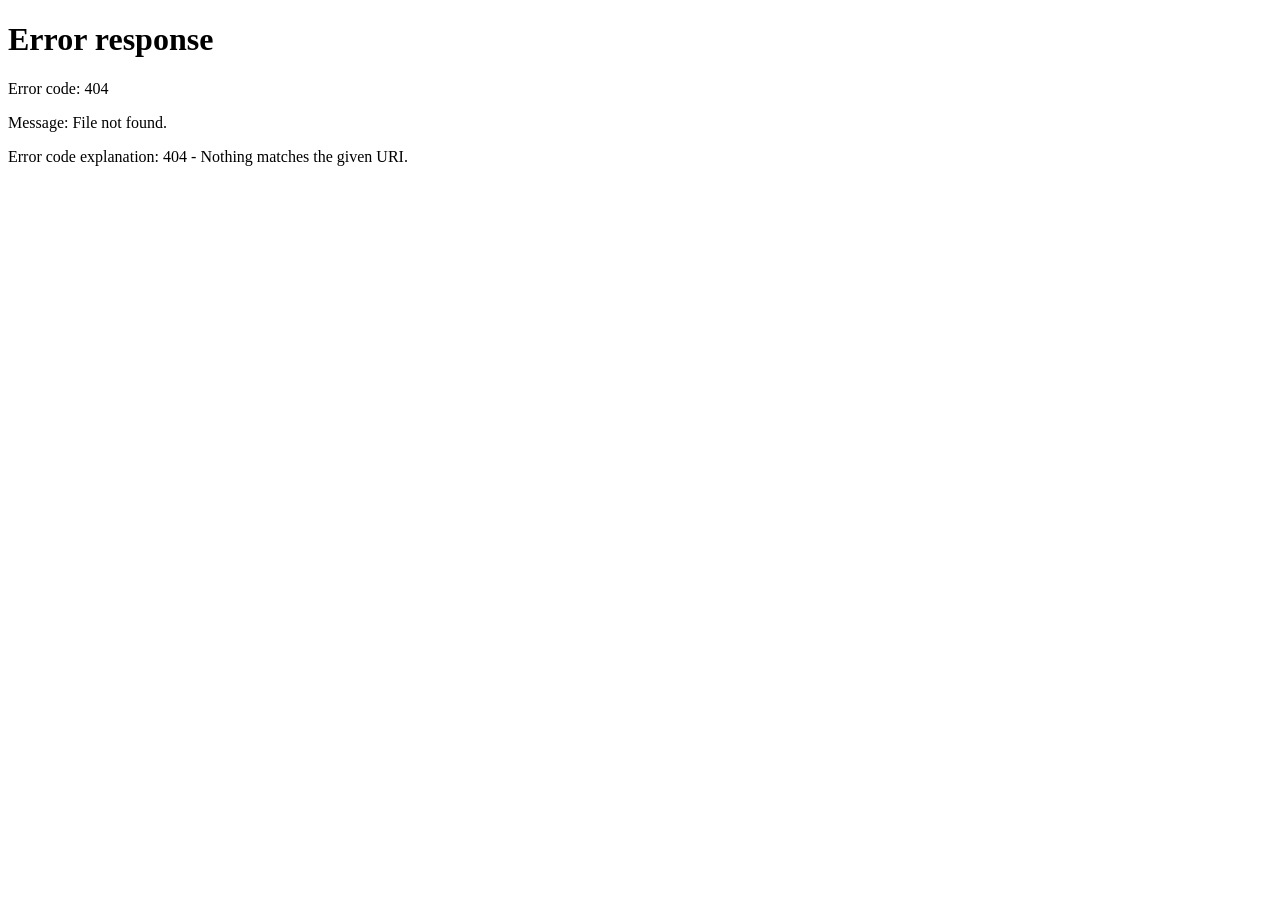
==== index.html @ 4e183e9c "Hardening: retirar el collector Flask inseguro y limpiar referencias - Elimina collector/ (CORS abie" ====
<!DOCTYPE html>
<html lang="es">
<head>
  <meta charset="utf-8" />
  <meta name="viewport" content="width=device-width, initial-scale=1, viewport-fit=cover" />

  <!-- Seguridad (CSP). connect-src permite el endpoint de Apps Script (captación de leads).
       frame-ancestors solo surte efecto como cabecera HTTP (p. ej. vía Cloudflare); en <meta> se ignora. -->
  <meta http-equiv="Content-Security-Policy" content="default-src 'self'; base-uri 'self'; object-src 'none'; script-src 'self'; style-src 'self' 'unsafe-inline' https://fonts.googleapis.com; font-src 'self' https://fonts.gstatic.com; img-src 'self' data: blob:; media-src 'self' blob:; connect-src 'self' https://script.google.com https://script.googleusercontent.com; manifest-src 'self'; worker-src 'none'; child-src 'none'; frame-src 'none'; form-action 'self'; frame-ancestors 'none'; upgrade-insecure-requests" />

  <!-- Título e indexación -->
  <title>Rhabit — App de calendario, hábitos y disciplina | Salta hoy</title>
  <meta name="description" content="Rhabit es una app de calendario que une tus hábitos, entrenos, estudio y metas y los convierte en una racha diaria. La app de hábitos y disciplina para ser constante. Apúntate a la lista de espera y llévate regalos exclusivos al lanzamiento." />
  <link rel="canonical" href="https://rhabit.app/" />
  <meta name="robots" content="index, follow, max-image-preview:large, max-snippet:-1, max-video-preview:-1" />
  <meta name="keywords" content="app de calendario, app de hábitos, app de disciplina, calendario de hábitos, seguimiento de hábitos, rachas, disciplina, constancia, entrenos, ejercicios animados, sesiones de estudio, metas, Rhabit" />
  <meta name="author" content="Rhabit" />
  <meta name="publisher" content="Rhabit" />

  <!-- Idioma -->
  <link rel="alternate" hreflang="es" href="https://rhabit.app/" />
  <link rel="alternate" hreflang="en" href="https://rhabit.app/en/" />
  <link rel="alternate" hreflang="de" href="https://rhabit.app/de/" />
  <link rel="alternate" hreflang="fr" href="https://rhabit.app/fr/" />
  <link rel="alternate" hreflang="it" href="https://rhabit.app/it/" />
  <link rel="alternate" hreflang="x-default" href="https://rhabit.app/" />

  <!-- Apariencia / plataforma -->
  <meta name="theme-color" content="#090906" />
  <meta name="color-scheme" content="dark" />
  <meta name="format-detection" content="telephone=no" />
  <meta name="referrer" content="strict-origin-when-cross-origin" />
  <meta name="application-name" content="Rhabit" />
  <meta name="apple-mobile-web-app-capable" content="yes" />
  <meta name="mobile-web-app-capable" content="yes" />
  <meta name="apple-mobile-web-app-status-bar-style" content="black-translucent" />
  <meta name="apple-mobile-web-app-title" content="Rhabit" />
  <meta name="msapplication-TileColor" content="#090906" />
  <meta name="msapplication-config" content="none" />

  <!-- Iconos y manifest -->
  <link rel="icon" href="favicon.ico" sizes="any" />
  <link rel="icon" href="assets/favicon-32.png" type="image/png" sizes="32x32" />
  <link rel="icon" href="assets/favicon-16.png" type="image/png" sizes="16x16" />
  <link rel="icon" href="assets/icon-512.png" type="image/png" sizes="512x512" />
  <link rel="apple-touch-icon" href="assets/apple-touch-icon.png" sizes="180x180" />
  <link rel="mask-icon" href="assets/mask-icon.svg" color="#ff7a1a" />
  <link rel="manifest" href="site.webmanifest" />

  <!-- Open Graph -->
  <meta property="og:type" content="website" />
  <meta property="og:site_name" content="Rhabit" />
  <meta property="og:locale" content="es_ES" />
  <meta property="og:url" content="https://rhabit.app/" />
  <meta property="og:title" content="Rhabit — App de calendario, hábitos y disciplina" />
  <meta property="og:description" content="La app de calendario que une tus hábitos, entrenos, estudio y metas en una racha diaria. Disciplina y constancia en una sola app. Apúntate a la lista de espera — regalos exclusivos para los primeros." />
  <meta property="og:image" content="https://rhabit.app/assets/og-image.png" />
  <meta property="og:image:secure_url" content="https://rhabit.app/assets/og-image.png" />
  <meta property="og:image:type" content="image/png" />
  <meta property="og:image:width" content="1200" />
  <meta property="og:image:height" content="630" />
  <meta property="og:image:alt" content="Rhabit — Salta hoy. Mañana estarás más cerca." />

  <!-- Twitter / X -->
  <meta name="twitter:card" content="summary_large_image" />
  <meta name="twitter:title" content="Rhabit — App de calendario, hábitos y disciplina" />
  <meta name="twitter:description" content="La app de calendario, hábitos y disciplina que une entrenos, estudio y metas en una racha diaria. Apúntate a la lista de espera." />
  <meta name="twitter:image" content="https://rhabit.app/assets/og-image.png" />
  <meta name="twitter:image:alt" content="Rhabit — Salta hoy. Mañana estarás más cerca." />

  <!-- Recursos: fuente e imagen LCP -->
  <link rel="preconnect" href="https://fonts.googleapis.com" />
  <link rel="preconnect" href="https://fonts.gstatic.com" crossorigin />
  <link rel="preload" as="image" href="assets/rabbit.png" fetchpriority="high" />
  <link rel="preload" as="image" href="assets/ex-curl-nobg.webp" />
  <link rel="preload" as="style" href="https://fonts.googleapis.com/css2?family=Inter:wght@400;500;600;700;800;900&display=swap" />
  <link href="https://fonts.googleapis.com/css2?family=Inter:wght@400;500;600;700;800;900&display=swap" rel="stylesheet" />
  <link rel="stylesheet" href="styles.css" />

  <!-- Datos estructurados (Schema.org / JSON-LD) -->
  <script type="application/ld+json">
  {
    "@context": "https://schema.org",
    "@graph": [
      {
        "@type": "Organization",
        "@id": "https://rhabit.app/#organization",
        "name": "Rhabit",
        "alternateName": "Rhabit: app de calendario, hábitos y disciplina",
        "description": "Rhabit es una app de calendario, hábitos y disciplina que reúne hábitos, entrenos de gimnasio, estudio y metas en un calendario y los convierte en una racha diaria.",
        "url": "https://rhabit.app/",
        "logo": {
          "@type": "ImageObject",
          "url": "https://rhabit.app/assets/icon.png",
          "width": 1024,
          "height": 1024
        }
      },
      {
        "@type": "WebSite",
        "@id": "https://rhabit.app/#website",
        "url": "https://rhabit.app/",
        "name": "Rhabit",
        "description": "App de calendario, hábitos y disciplina que une entrenos, estudio y metas y convierte tu constancia en una racha.",
        "inLanguage": "es",
        "publisher": { "@id": "https://rhabit.app/#organization" }
      },
      {
        "@type": "WebPage",
        "@id": "https://rhabit.app/#webpage",
        "url": "https://rhabit.app/",
        "name": "Rhabit — App de calendario, hábitos y disciplina",
        "isPartOf": { "@id": "https://rhabit.app/#website" },
        "about": { "@id": "https://rhabit.app/#app" },
        "inLanguage": "es",
        "primaryImageOfPage": "https://rhabit.app/assets/og-image.png"
      },
      {
        "@type": "MobileApplication",
        "@id": "https://rhabit.app/#app",
        "name": "Rhabit",
        "alternateName": "Rhabit: app de calendario, hábitos y disciplina",
        "applicationCategory": ["HealthApplication", "LifestyleApplication"],
        "operatingSystem": "iOS, Android",
        "description": "App de calendario, hábitos y disciplina que reúne entrenos, sesiones de estudio y metas y los convierte en una racha diaria. Incluye +600 ejercicios animados y +150 hábitos.",
        "url": "https://rhabit.app/",
        "image": "https://rhabit.app/assets/og-image.png",
        "screenshot": "https://rhabit.app/assets/og-image.png",
        "inLanguage": "es",
        "softwareVersion": "1.0",
        "featureList": [
          "Calendario que une hábitos, entrenos, estudio y metas",
          "Rachas diarias para mantener la constancia",
          "+600 ejercicios con animaciones en 3D",
          "+150 hábitos personalizables",
          "Registro de series, repeticiones y peso",
          "Sesiones de estudio y seguimiento de metas",
          "Estadísticas de un año"
        ],
        "publisher": { "@id": "https://rhabit.app/#organization" },
        "offers": {
          "@type": "Offer",
          "price": "0",
          "priceCurrency": "EUR",
          "availability": "https://schema.org/PreOrder"
        }
      },
      {
        "@type": "FAQPage",
        "@id": "https://rhabit.app/#faq",
        "mainEntity": [
          {
            "@type": "Question",
            "name": "¿Qué es Rhabit?",
            "acceptedAnswer": {
              "@type": "Answer",
              "text": "Rhabit es un calendario que une tus hábitos, entrenos, estudio y metas, y los convierte en una racha diaria que te ayuda a mantener la constancia."
            }
          },
          {
            "@type": "Question",
            "name": "¿Cuándo estará disponible?",
            "acceptedAnswer": {
              "@type": "Answer",
              "text": "Rhabit llegará próximamente a iOS y Android. Apúntate a la lista de espera para recibir el aviso de lanzamiento y regalos exclusivos."
            }
          },
          {
            "@type": "Question",
            "name": "¿Cuánto cuesta apuntarse a la lista de espera?",
            "acceptedAnswer": {
              "@type": "Answer",
              "text": "Es gratis. Solo dejas tu correo o un canal de contacto y te avisamos el día del lanzamiento; los primeros reciben regalos exclusivos."
            }
          },
          {
            "@type": "Question",
            "name": "¿Para qué sirve Rhabit?",
            "acceptedAnswer": {
              "@type": "Answer",
              "text": "Rhabit es una app de calendario, hábitos y disciplina: reúne tus hábitos diarios, entrenos de gimnasio, sesiones de estudio y metas en un mismo calendario y los convierte en una racha para mantener la constancia."
            }
          },
          {
            "@type": "Question",
            "name": "¿En qué plataformas estará disponible Rhabit?",
            "acceptedAnswer": {
              "@type": "Answer",
              "text": "Rhabit llegará a iOS (iPhone) y Android próximamente. Apúntate a la lista de espera para recibir el aviso el día del lanzamiento."
            }
          },
          {
            "@type": "Question",
            "name": "¿Rhabit es una app de hábitos o de calendario?",
            "acceptedAnswer": {
              "@type": "Answer",
              "text": "Es las dos cosas. Rhabit combina un calendario visual con un seguimiento de hábitos y rachas, y añade gimnasio, estudio y metas, para que gestiones toda tu disciplina desde una sola app."
            }
          },
          {
            "@type": "Question",
            "name": "¿Rhabit sirve para entrenar en el gimnasio?",
            "acceptedAnswer": {
              "@type": "Answer",
              "text": "Sí. Incluye un módulo de gimnasio con más de 600 ejercicios animados en 3D, registro de series, repeticiones y peso, y un mapa de los músculos trabajados en cada entrenamiento."
            }
          }
        ]
      },
      {
        "@type": "BreadcrumbList",
        "@id": "https://rhabit.app/#breadcrumb",
        "itemListElement": [
          {
            "@type": "ListItem",
            "position": 1,
            "name": "Inicio",
            "item": "https://rhabit.app/"
          },
          {
            "@type": "ListItem",
            "position": 2,
            "name": "Cómo funciona",
            "item": "https://rhabit.app/#features"
          },
          {
            "@type": "ListItem",
            "position": 3,
            "name": "La app",
            "item": "https://rhabit.app/#showcase"
          },
          {
            "@type": "ListItem",
            "position": 4,
            "name": "Preguntas frecuentes",
            "item": "https://rhabit.app/#faq"
          },
          {
            "@type": "ListItem",
            "position": 5,
            "name": "Apúntate",
            "item": "https://rhabit.app/#waitlist"
          }
        ]
      },
      {
        "@type": "SiteNavigationElement",
        "@id": "https://rhabit.app/#nav",
        "name": ["Cómo funciona", "La app", "Preguntas frecuentes", "Apúntate"],
        "url": [
          "https://rhabit.app/#features",
          "https://rhabit.app/#showcase",
          "https://rhabit.app/#faq",
          "https://rhabit.app/#waitlist"
        ]
      }
    ]
  }
  </script>
</head>
<body>

  <a class="skip-link" href="#top" data-i18n="skip">Saltar al contenido</a>

  <!-- Sprite de iconos (line-style, como la app) -->
  <svg width="0" height="0" style="position:absolute" aria-hidden="true">
    <symbol id="i-rocket" viewBox="0 0 24 24"><path d="M12 2.5c2.8 2 4.2 5 4.2 8.5L14 14h-4L7.8 11c0-3.5 1.4-6.5 4.2-8.5z"/><circle cx="12" cy="9" r="1.4"/><path d="M9.5 14.5 7 17c-1 1-1 3-1 3s2 0 3-1"/><path d="M14.5 14.5 17 17c1 1 1 3 1 3s-2 0-3-1"/></symbol>
    <symbol id="i-gift" viewBox="0 0 24 24"><path d="M20 11.5V20a1 1 0 0 1-1 1H5a1 1 0 0 1-1-1v-8.5"/><rect x="3" y="8" width="18" height="3.5" rx="1"/><path d="M12 8v13"/><path d="M12 8C11 4 7 4.5 7.5 6.8 7.8 8 10 8 12 8z"/><path d="M12 8c1-4 5-3.5 4.5-1.2C16.2 8 14 8 12 8z"/></symbol>
    <symbol id="i-check" viewBox="0 0 24 24"><path d="M4 12.5 9 17.5 20 6.5"/></symbol>
    <symbol id="i-flame" viewBox="0 0 24 24"><path d="M8.5 14.5A2.5 2.5 0 0 0 11 12c0-1.38-.5-2-1-3-1.072-2.143-.224-4.054 2-6 .5 2.5 2 4.9 4 6.5 2 1.6 3 3.5 3 5.5a7 7 0 1 1-14 0c0-1.153.433-2.294 1-3a2.5 2.5 0 0 0 2.5 2.5z"/></symbol>
    <symbol id="i-dumbbell" viewBox="0 0 24 24"><path d="M4 9v6"/><path d="M7 6.5v11"/><path d="M7 12h10"/><path d="M17 6.5v11"/><path d="M20 9v6"/></symbol>
    <symbol id="i-book" viewBox="0 0 24 24"><path d="M12 6.5C10.5 5.3 8 4.7 4 5.2v13c4-.5 6.5.1 8 1.3 1.5-1.2 4-1.8 8-1.3v-13c-4-.5-6.5.1-8 1.3z"/><path d="M12 6.5v13"/></symbol>
    <symbol id="i-droplet" viewBox="0 0 24 24"><path d="M12 3.2c3.4 3.8 6 6.4 6 9.8a6 6 0 0 1-12 0c0-3.4 2.6-6 6-9.8z"/></symbol>
    <symbol id="i-target" viewBox="0 0 24 24"><circle cx="12" cy="12" r="8.5"/><circle cx="12" cy="12" r="4.5"/><circle cx="12" cy="12" r="1.2" fill="currentColor" stroke="none"/></symbol>
    <symbol id="i-calendar" viewBox="0 0 24 24"><rect x="3.5" y="5" width="17" height="16" rx="2.5"/><path d="M3.5 9.5h17"/><path d="M8 3v4"/><path d="M16 3v4"/><path d="M7.5 13.5h2m3 0h2m-9 4h2m3 0h2"/></symbol>
    <symbol id="i-wind" viewBox="0 0 24 24"><path d="M4 8.5h9.5a2.5 2.5 0 1 0-2.5-2.5"/><path d="M4 12.5h13a2.5 2.5 0 1 1-2.5 2.5"/><path d="M4 16.5h6.5a2 2 0 1 1-2 2"/></symbol>
    <symbol id="i-leaf" viewBox="0 0 24 24"><path d="M4.5 19.5c-1-9 5.5-15 15-15 .5 9.5-6 15.5-15 15z"/><path d="M4.5 19.5C7.5 13 12 10.5 16 9.5"/></symbol>
    <symbol id="i-moon" viewBox="0 0 24 24"><path d="M20.5 14.5A8.5 8.5 0 0 1 9.5 3.5a8.5 8.5 0 1 0 11 11z"/></symbol>
    <symbol id="i-signal" viewBox="0 0 24 24"><path d="M4 18.5v-2.5"/><path d="M9 18.5v-6"/><path d="M14 18.5v-9.5"/><path d="M19 18.5v-13"/></symbol>
    <symbol id="i-battery" viewBox="0 0 24 24"><rect x="3" y="8.5" width="15" height="8" rx="2"/><path d="M20.5 11.5v3"/><rect x="5" y="10.5" width="8" height="4" rx="1" fill="currentColor" stroke="none"/></symbol>
    <symbol id="i-chevron-down" viewBox="0 0 24 24"><path d="M6 9.5 12 15l6-5.5"/></symbol>
    <symbol id="i-x" viewBox="0 0 24 24"><path d="M6 6l12 12M18 6 6 18"/></symbol>
    <symbol id="i-clock" viewBox="0 0 24 24"><circle cx="12" cy="12" r="8.5"/><path d="M12 7.5V12l3 2"/></symbol>
    <symbol id="i-swipe" viewBox="0 0 24 24"><path d="M4 12h16"/><path d="M7 9l-3 3 3 3"/><path d="M17 9l3 3-3 3"/></symbol>
    <symbol id="i-plus" viewBox="0 0 24 24"><path d="M12 5v14M5 12h14"/></symbol>
    <symbol id="i-play" viewBox="0 0 24 24"><path d="M8 5.5v13l11-6.5z" fill="currentColor" stroke="none"/></symbol>
    <symbol id="i-lock" viewBox="0 0 24 24"><rect x="5" y="11" width="14" height="9" rx="2"/><path d="M8 11V8a4 4 0 0 1 8 0v3"/></symbol>
    <symbol id="b-whatsapp" viewBox="0 0 24 24"><path d="M17.472 14.382c-.297-.149-1.758-.867-2.03-.967-.273-.099-.471-.148-.67.15-.197.297-.767.966-.94 1.164-.173.199-.347.223-.644.075-.297-.15-1.255-.463-2.39-1.475-.883-.788-1.48-1.761-1.653-2.059-.173-.297-.018-.458.13-.606.134-.133.297-.347.446-.52.149-.174.198-.298.298-.497.099-.198.05-.371-.025-.52-.075-.149-.669-1.612-.916-2.207-.242-.579-.487-.5-.669-.51-.173-.008-.371-.01-.57-.01-.198 0-.52.074-.792.372-.272.297-1.04 1.016-1.04 2.479 0 1.462 1.065 2.875 1.213 3.074.149.198 2.096 3.2 5.077 4.487.709.306 1.262.489 1.694.625.712.227 1.36.195 1.871.118.571-.085 1.758-.719 2.006-1.413.248-.694.248-1.289.173-1.413-.074-.124-.272-.198-.57-.347m-5.421 7.403h-.004a9.87 9.87 0 01-5.031-1.378l-.361-.214-3.741.982.998-3.648-.235-.374a9.86 9.86 0 01-1.51-5.26c.001-5.45 4.436-9.884 9.888-9.884 2.64 0 5.122 1.03 6.988 2.898a9.825 9.825 0 012.893 6.994c-.003 5.45-4.437 9.885-9.885 9.885M20.52 3.449C18.24 1.245 15.24 0 12.045 0 5.463 0 .104 5.359.101 11.892c0 2.096.549 4.14 1.595 5.945L0 24l6.335-1.652a11.882 11.882 0 005.71 1.454h.006c6.585 0 11.946-5.359 11.949-11.945a11.821 11.821 0 00-3.495-8.457z"/></symbol>
    <symbol id="b-instagram" viewBox="0 0 24 24"><path d="M12 2.163c3.204 0 3.584.012 4.85.07 3.252.148 4.771 1.691 4.919 4.919.058 1.265.069 1.645.069 4.849 0 3.205-.012 3.584-.069 4.849-.149 3.225-1.664 4.771-4.919 4.919-1.266.058-1.644.07-4.85.07-3.204 0-3.584-.012-4.849-.07-3.26-.149-4.771-1.699-4.919-4.92-.058-1.265-.07-1.644-.07-4.849 0-3.204.013-3.583.07-4.849.149-3.227 1.664-4.771 4.919-4.919 1.266-.057 1.645-.069 4.849-.069zM12 0C8.741 0 8.333.014 7.053.072 2.695.272.273 2.69.073 7.052.014 8.333 0 8.741 0 12c0 3.259.014 3.668.072 4.948.2 4.358 2.618 6.78 6.98 6.98C8.333 23.986 8.741 24 12 24c3.259 0 3.668-.014 4.948-.072 4.354-.2 6.782-2.618 6.979-6.98.059-1.28.073-1.689.073-4.948 0-3.259-.014-3.667-.072-4.947-.196-4.354-2.617-6.78-6.979-6.98C15.668.014 15.259 0 12 0zm0 5.838a6.162 6.162 0 100 12.324 6.162 6.162 0 000-12.324zM12 16a4 4 0 110-8 4 4 0 010 8zm6.406-11.845a1.44 1.44 0 100 2.881 1.44 1.44 0 000-2.881z"/></symbol>
    <symbol id="b-facebook" viewBox="0 0 24 24"><path d="M24 12.073c0-6.627-5.373-12-12-12s-12 5.373-12 12c0 5.99 4.388 10.954 10.125 11.854v-8.385H7.078v-3.47h3.047V9.43c0-3.007 1.792-4.669 4.533-4.669 1.312 0 2.686.235 2.686.235v2.953H15.83c-1.491 0-1.956.925-1.956 1.874v2.25h3.328l-.532 3.47h-2.796v8.385C19.612 23.027 24 18.062 24 12.073z"/></symbol>
    <symbol id="b-telegram" viewBox="0 0 24 24"><path d="M11.944 0A12 12 0 0 0 0 12a12 12 0 0 0 12 12 12 12 0 0 0 12-12A12 12 0 0 0 12 0a12 12 0 0 0-.056 0zm4.962 7.224c.1-.002.321.023.465.14a.506.506 0 0 1 .171.325c.016.093.036.306.02.472-.18 1.898-.962 6.502-1.36 8.627-.168.9-.499 1.201-.82 1.23-.696.065-1.225-.46-1.9-.902-1.056-.693-1.653-1.124-2.678-1.8-1.185-.78-.417-1.21.258-1.91.177-.184 3.247-2.977 3.307-3.23.007-.032.014-.15-.056-.212s-.174-.041-.249-.024c-.106.024-1.793 1.14-5.061 3.345-.48.33-.913.49-1.302.48-.428-.008-1.252-.241-1.865-.44-.752-.245-1.349-.374-1.297-.789.027-.216.325-.437.893-.663 3.498-1.524 5.83-2.529 6.998-3.014 3.332-1.386 4.025-1.627 4.476-1.635z"/></symbol>
    <symbol id="b-x" viewBox="0 0 24 24"><path d="M18.244 2.25h3.308l-7.227 8.26 8.502 11.24H16.17l-5.214-6.817L4.99 21.75H1.68l7.73-8.835L1.254 2.25H8.08l4.713 6.231zm-1.161 17.52h1.833L7.084 4.126H5.117z"/></symbol>
    <symbol id="b-tiktok" viewBox="0 0 24 24"><path d="M12.525.02c1.31-.02 2.61-.01 3.91-.02.08 1.53.63 3.09 1.75 4.17 1.12 1.11 2.7 1.62 4.24 1.79v4.03c-1.44-.05-2.89-.35-4.2-.97-.57-.26-1.1-.59-1.62-.93-.01 2.92.01 5.84-.02 8.75-.08 1.4-.54 2.79-1.35 3.94-1.31 1.92-3.58 3.17-5.91 3.21-1.43.08-2.86-.31-4.08-1.03-2.02-1.19-3.44-3.37-3.65-5.71-.02-.5-.03-1-.01-1.49.18-1.9 1.12-3.72 2.58-4.96 1.66-1.44 3.98-2.13 6.15-1.72.02 1.48-.04 2.96-.04 4.44-.99-.32-2.15-.23-3.02.37-.63.41-1.11 1.04-1.36 1.75-.21.51-.15 1.07-.14 1.61.24 1.64 1.82 3.02 3.5 2.87 1.12-.01 2.19-.66 2.77-1.61.19-.33.4-.67.41-1.06.1-1.79.06-3.57.07-5.36.01-4.03-.01-8.05.02-12.07z"/></symbol>
    <symbol id="b-apple" viewBox="0 0 24 24"><path d="M12.152 6.896c-.948 0-2.415-1.078-3.96-1.04-2.04.027-3.91 1.183-4.961 3.014-2.117 3.675-.546 9.103 1.519 12.09 1.013 1.454 2.208 3.09 3.792 3.039 1.52-.065 2.09-.987 3.935-.987 1.831 0 2.35.987 3.96.948 1.637-.026 2.676-1.48 3.676-2.948 1.156-1.688 1.636-3.325 1.662-3.415-.039-.013-3.182-1.221-3.22-4.857-.026-3.04 2.48-4.494 2.597-4.559-1.429-2.09-3.623-2.324-4.39-2.376-2-.156-3.675 1.09-4.61 1.09zM15.53 3.83c.843-1.012 1.4-2.427 1.245-3.83-1.207.052-2.662.805-3.532 1.818-.78.896-1.454 2.338-1.273 3.714 1.338.104 2.715-.688 3.559-1.701z"/></symbol>
    <symbol id="b-googleplay" viewBox="0 0 24 24"><path d="M3.609 1.814L13.792 12 3.609 22.186a.996.996 0 0 1-.61-.92V2.734a1 1 0 0 1 .61-.92zm10.89 10.893l2.302 2.302-10.937 6.333 8.635-8.635zm3.199-3.198l2.807 1.626a1 1 0 0 1 0 1.73l-2.808 1.626L15.293 12l2.405-2.491zM5.864 2.658L16.802 8.99l-2.302 2.302-8.636-8.635z"/></symbol>
  </svg>

  <!-- Fondo animado -->
  <div class="bg-grid" aria-hidden="true"></div>
  <div class="bg-glow bg-glow--1" aria-hidden="true"></div>
  <div class="bg-glow bg-glow--2" aria-hidden="true"></div>

  <!-- NAV -->
  <header class="nav">
    <div class="nav__inner">
      <a class="nav__brand" href="/">
        <img src="assets/rabbit.png" alt="Logo de Rhabit" class="nav__logo" width="40" height="40" decoding="async" />
        <span>Rhabit</span>
      </a>
      <nav class="nav__links">
        <a href="#features" data-i18n="nav.how">Cómo funciona</a>
        <a href="#showcase" data-i18n="nav.app">La app</a>
        <a href="donar.html" class="nav__support" data-i18n="nav.support">Apóyanos</a>
        <a href="#waitlist" class="nav__cta" data-i18n="nav.join">Apúntate</a>
        <div class="lang" id="lang">
          <button type="button" class="lang__btn" id="lang-btn" aria-haspopup="listbox" aria-expanded="false" aria-label="Idioma">
            <span id="lang-cur">ES</span>
            <svg class="lang__chev" viewBox="0 0 24 24" aria-hidden="true"><path d="M6 9.5 12 15l6-5.5"/></svg>
          </button>
          <ul class="lang__menu" id="lang-menu" role="listbox" hidden>
            <li class="lang__opt" role="option" data-lang="es">Español</li>
            <li class="lang__opt" role="option" data-lang="en">English</li>
            <li class="lang__opt" role="option" data-lang="de">Deutsch</li>
            <li class="lang__opt" role="option" data-lang="fr">Français</li>
            <li class="lang__opt" role="option" data-lang="it">Italiano</li>
          </ul>
        </div>
      </nav>
    </div>
  </header>

  <main id="top" tabindex="-1">

    <!-- HERO -->
    <section class="hero">
      <div class="hero__inner">
        <img src="assets/rabbit.png" alt="Rhabit, la mascota conejo de la app" class="hero__mascot" width="96" height="96" decoding="async" fetchpriority="high" />

        <span class="badge"><svg class="ico" aria-hidden="true" focusable="false"><use href="#i-rocket"/></svg> <span data-i18n="badge">Próximamente · Lista de espera abierta</span></span>

        <h1 class="hero__title" data-i18n-html="hero.title">
          Salta <span class="grad">hoy</span>.<br />
          Mañana estarás más cerca.
        </h1>

        <p class="hero__sub" data-i18n-html="hero.sub">
          Rhabit es un calendario que une tus <strong>hábitos</strong>, <strong>entrenos</strong>,
          <strong>estudio</strong> y <strong>metas</strong>, y los convierte en una racha que no querrás romper.
        </p>

        <!-- FORMULARIO DE CAPTACIÓN (lo más grande) -->
        <div class="waitlist" id="waitlist">
          <form id="waitlist-form" class="waitlist__form" novalidate>
            <div class="waitlist__row">
              <input
                type="email"
                id="email"
                name="email"
                class="waitlist__input"
                placeholder="tu@correo.com"
                data-i18n-ph="form.emailPh"
                autocomplete="email"
                required
                aria-label="Tu correo electrónico"
                data-i18n-aria="form.emailAria"
              />
              <button type="submit" class="waitlist__btn" data-i18n="form.notify">
                Avísame al salir
              </button>
            </div>
            <input type="text" id="hp-email" name="website" class="hp" tabindex="-1" autocomplete="off" aria-hidden="true" />
            <label class="waitlist__consent">
              <input type="checkbox" id="consent" required />
              <span data-i18n-html="form.consent">Acepto la <a href="/privacidad.html">política de privacidad</a> y recibir el aviso de lanzamiento.</span>
            </label>
            <p class="waitlist__hint" id="form-hint">
              <svg class="ico" aria-hidden="true" focusable="false"><use href="#i-gift"/></svg> <span data-i18n-html="hero.hint">Los que se apunten ahora reciben <strong>regalos exclusivos</strong> el día del lanzamiento.</span>
            </p>
          </form>

          <div class="altch" id="altch">
            <div class="altch__sep"><span data-i18n="altch.sep">o avísame por otra vía</span></div>
            <div class="altch__chips" id="altch-chips">
              <button type="button" class="altch__chip" data-ch="whatsapp"  aria-label="WhatsApp"  style="--bc:#25d366"><svg class="bico" aria-hidden="true" focusable="false"><use href="#b-whatsapp"/></svg></button>
              <button type="button" class="altch__chip" data-ch="instagram" aria-label="Instagram" style="--bc:#e1306c"><svg class="bico" aria-hidden="true" focusable="false"><use href="#b-instagram"/></svg></button>
              <button type="button" class="altch__chip" data-ch="facebook"  aria-label="Facebook"  style="--bc:#1877f2"><svg class="bico" aria-hidden="true" focusable="false"><use href="#b-facebook"/></svg></button>
              <button type="button" class="altch__chip" data-ch="telegram"  aria-label="Telegram"  style="--bc:#2aabee"><svg class="bico" aria-hidden="true" focusable="false"><use href="#b-telegram"/></svg></button>
              <button type="button" class="altch__chip" data-ch="x"         aria-label="X"          style="--bc:#e7e7e7"><svg class="bico" aria-hidden="true" focusable="false"><use href="#b-x"/></svg></button>
              <button type="button" class="altch__chip" data-ch="tiktok"    aria-label="TikTok"     style="--bc:#ff0050"><svg class="bico" aria-hidden="true" focusable="false"><use href="#b-tiktok"/></svg></button>
            </div>
            <form class="altch__form" id="altch-form" hidden novalidate>
              <div class="waitlist__row">
                <span class="altch__badge" id="altch-badge"><svg class="bico" aria-hidden="true" focusable="false"><use href="#b-whatsapp"/></svg></span>
                <input type="text" id="altch-input" class="waitlist__input" autocomplete="off" aria-label="Tu usuario o número" />
                <button type="submit" class="waitlist__btn" data-i18n="altch.notify">Avísame</button>
              </div>
              <input type="text" id="hp-alt" name="website" class="hp" tabindex="-1" autocomplete="off" aria-hidden="true" />
              <label class="waitlist__consent">
                <input type="checkbox" id="altch-consent" required />
                <span data-i18n-html="form.consent">Acepto la <a href="/privacidad.html">política de privacidad</a> y recibir el aviso de lanzamiento.</span>
              </label>
              <p class="waitlist__hint">
                <svg class="ico" aria-hidden="true" focusable="false"><use href="#i-check"/></svg> <span data-i18n-html="altch.hint">Te avisaremos por <strong id="altch-name">WhatsApp</strong> el día del lanzamiento.</span>
              </p>
            </form>
          </div>

          <div class="waitlist__success" id="waitlist-success" role="status" aria-live="polite" hidden>
            <div class="waitlist__check"><svg class="ico" aria-hidden="true" focusable="false"><use href="#i-check"/></svg></div>
            <h3>¡Estás dentro!</h3>
            <p>Te avisaremos en cuanto Rhabit esté disponible. Prepárate para tus <strong>regalos de bienvenida</strong> <svg class="ico" aria-hidden="true" focusable="false"><use href="#i-gift"/></svg></p>
          </div>
        </div>

        <ul class="hero__trust">
          <li><svg class="ico" aria-hidden="true" focusable="false"><use href="#i-check"/></svg> <span data-i18n="trust1">Sin spam, solo el aviso de lanzamiento</span></li>
          <li><svg class="ico" aria-hidden="true" focusable="false"><use href="#i-check"/></svg> <span data-i18n="trust2">Tu correo se guarda cifrado</span></li>
          <li><svg class="ico" aria-hidden="true" focusable="false"><use href="#i-check"/></svg> <span data-i18n="trust3">Regalos garantizados para los primeros</span></li>
        </ul>
      </div>
    </section>

    <!-- BANDA DE VALOR -->
    <section class="strip">
      <div class="strip__item"><span class="strip__num"><svg class="ico" aria-hidden="true" focusable="false"><use href="#i-signal"/></svg></span><span data-i18n="strip1">Estadísticas de un año</span></div>
      <div class="strip__item"><span class="strip__num"><svg class="ico" aria-hidden="true" focusable="false"><use href="#i-dumbbell"/></svg></span><span data-i18n="strip2">+600 ejercicios animados</span></div>
      <div class="strip__item"><span class="strip__num"><svg class="ico" aria-hidden="true" focusable="false"><use href="#i-flame"/></svg></span><span data-i18n="strip3">+150 hábitos</span></div>
      <div class="strip__item"><span class="strip__num"><svg class="ico" aria-hidden="true" focusable="false"><use href="#i-target"/></svg></span><span data-i18n="strip4">Metas y calendario</span></div>
    </section>

    <!-- FEATURES -->
    <section class="section" id="features">
      <div class="section__head">
        <span class="eyebrow" data-i18n="feat.eyebrow">Cómo funciona</span>
        <h2 data-i18n="feat.title">Simple de usar. Difícil de dejar.</h2>
        <p data-i18n="feat.sub">Eliges tu objetivo, Rhabit te propone hábitos a tu medida y tú solo tienes que ir marcando. Un salto no es nada. Saltar cada día lo es todo.</p>
      </div>

      <div class="steps">
        <div class="step">
          <div class="step__n">1</div>
          <h3 data-i18n="step1.t">Cuéntanos tu objetivo</h3>
          <p data-i18n="step1.p">Salud, forma física, estudio, calma… El onboarding te arma un plan de hábitos personalizado en segundos.</p>
        </div>
        <div class="step">
          <div class="step__n">2</div>
          <h3 data-i18n="step2.t">Marca tu día</h3>
          <p data-i18n="step2.p">Un toque para completar cada hábito, entreno o sesión. Sin fricción, sin menús eternos.</p>
        </div>
        <div class="step">
          <div class="step__n">3</div>
          <h3 data-i18n="step3.t">Mantén la racha</h3>
          <p data-i18n="step3.p">Ve tu progreso, celebra tus logros y no rompas la cadena. La constancia se vuelve adictiva.</p>
        </div>
      </div>
    </section>

    <!-- SHOWCASE con mockups 3D -->
    <section class="section showcase" id="showcase">
      <div class="section__head">
        <span class="eyebrow" data-i18n="show.eyebrow">Dentro de la app</span>
        <h2 data-i18n="show.title">Todo lo que Rhabit hace por ti</h2>
        <p data-i18n="show.sub">Entrenos animados, un calendario enfocado en disciplina y tus hábitos del día — todo en un diseño oscuro y elegante. Interactúa con las pantallas (solo son una muestra, sin funcionalidad real).</p>
      </div>

      <!-- Fila 1 -->
      <div class="feature-row">
        <div class="feature-row__text">
          <span class="pill" data-i18n="row1.pill">Entrenos</span>
          <h3 data-i18n="row1.t">Entrena con guía visual</h3>
          <p data-i18n="row1.p">Más de 600 ejercicios con animaciones en 3D que te muestran la técnica exacta. Registra series, repeticiones y peso, y deja que Rhabit lleve la cuenta de tu progreso.</p>
        </div>
        <div class="phone-stage">
          <div class="phone phone--tilt-r">
            <img class="phone__screen" src="assets/ex-curl-nobg.webp" alt="" aria-hidden="true" decoding="async" loading="eager" fetchpriority="high" />
          </div>
        </div>
      </div>

      <!-- Fila 2 (invertida) — CALENDARIO recreado -->
      <div class="feature-row feature-row--reverse">
        <div class="feature-row__text">
          <span class="pill" data-i18n="row2.pill">Organización</span>
          <h3 data-i18n="row2.t">Tu mes entero de un vistazo</h3>
          <p data-i18n="row2.p">El calendario reúne tus hábitos y rachas en una sola vista: cada día se colorea según lo que completaste. Y debajo, tus franjas horarias con lo que toca hoy. Toca un día o cambia de mes para explorarlo.</p>
        </div>
        <div class="phone-stage">
          <div class="phone phone--tilt-l">
            <div class="app-screen app-cal" id="cal-screen" aria-hidden="true">
              <div class="app-bar">
                <span>9:41</span>
                <span class="app-bar__ico"><svg class="ico" aria-hidden="true" focusable="false"><use href="#i-signal"/></svg><svg class="ico" aria-hidden="true" focusable="false"><use href="#i-battery"/></svg></span>
              </div>
              <div class="cal-head">
                <button class="cal-nav" data-cal-prev aria-label="Mes anterior" data-i18n-aria="aria.prevMonth">‹</button>
                <div class="cal-title" id="cal-title">Julio <b>2026</b></div>
                <button class="cal-nav" data-cal-next aria-label="Mes siguiente" data-i18n-aria="aria.nextMonth">›</button>
              </div>
              <div class="cal-filter"><span class="cal-dot"></span><span data-i18n="cal.filter">Todos los hábitos</span> <svg class="ico cal-chev"><use href="#i-chevron-down"/></svg></div>
              <div class="cal-weekdays">
                <span class="cal-wk"></span>
                <span>L</span><span>M</span><span>X</span><span>J</span><span>V</span><span>S</span><span>D</span>
              </div>
              <div class="cal-grid" id="cal-grid"><!-- generado por JS --></div>

              <!-- Franjas horarias del día (scrollable, cambia por día) -->
              <div class="sch">
                <div class="sch-title" id="sch-title">Hoy · <b>Miércoles 3</b></div>
                <div class="sch-scroll" id="sch-scroll">
                  <div class="sch-body" id="sch-body"><!-- generado por JS --></div>
                </div>
              </div>
            </div>
          </div>
        </div>
      </div>

      <!-- Fila 3 — HÁBITOS DEL DÍA recreado -->
      <div class="feature-row">
        <div class="feature-row__text">
          <span class="pill" data-i18n="row3.pill">Hábitos</span>
          <h3 data-i18n="row3.t">Repasa tu día con un swipe</h3>
          <p data-i18n="row3.p">Cada noche, Rhabit te muestra tus hábitos como tarjetas. Desliza a la derecha si lo hiciste, a la izquierda si no, o arriba para dejarlo para más tarde. Rápido, adictivo y satisfactorio. Pruébalo aquí mismo.</p>
        </div>
        <div class="phone-stage">
          <div class="phone phone--tilt-r">
            <div class="app-screen app-swipe" id="swipe-screen">
              <div class="app-bar">
                <span>9:41</span>
                <span class="app-bar__ico"><svg class="ico" aria-hidden="true" focusable="false"><use href="#i-signal"/></svg><svg class="ico" aria-hidden="true" focusable="false"><use href="#i-battery"/></svg></span>
              </div>
              <div class="sw-head">
                <div class="sw-head__text">
                  <span class="sw-kicker" data-i18n="sw.kicker">Revisar hábitos</span>
                  <h4 class="sw-title" data-i18n="sw.title">Swipe de hábitos</h4>
                </div>
              </div>
              <div class="sw-prog" id="sw-prog"><!-- segmentos por JS --></div>
              <div class="sw-deck" id="sw-deck"><!-- tarjetas por JS --></div>
              <div class="sw-actions">
                <button class="sw-btn sw-btn--fail" data-act="fail" aria-label="No hecho" data-i18n-aria="aria.fail"><svg class="ico" aria-hidden="true" focusable="false"><use href="#i-x"/></svg></button>
                <button class="sw-btn sw-btn--done" data-act="done" aria-label="Hecho" data-i18n-aria="aria.done"><svg class="ico" aria-hidden="true" focusable="false"><use href="#i-check"/></svg></button>
                <button class="sw-btn sw-btn--later" data-act="later" aria-label="Más tarde" data-i18n-aria="aria.later"><svg class="ico" aria-hidden="true" focusable="false"><use href="#i-clock"/></svg></button>
              </div>
            </div>
          </div>
        </div>
      </div>

      <!-- Fila 4 (invertida) — REGISTRO DE ENTRENO recreado -->
      <div class="feature-row feature-row--reverse">
        <div class="feature-row__text">
          <span class="pill" data-i18n="row4.pill">Entrenos</span>
          <h3 data-i18n="row4.t">Registra cada serie</h3>
          <p data-i18n="row4.p">Anota el peso y las repeticiones, marca cada serie completada y consulta la técnica del ejercicio en vídeo. Rhabit suma tu volumen y tus series al instante. Edita los valores y marca las series aquí mismo.</p>
        </div>
        <div class="phone-stage">
          <div class="phone phone--tilt-l">
            <div class="app-screen app-gym" id="gym-screen">
              <div class="app-bar">
                <span>9:41</span>
                <span class="app-bar__ico"><svg class="ico" aria-hidden="true" focusable="false"><use href="#i-signal"/></svg><svg class="ico" aria-hidden="true" focusable="false"><use href="#i-battery"/></svg></span>
              </div>
              <div class="gym-stats">
                <div class="gym-stat"><svg class="ico" aria-hidden="true" focusable="false"><use href="#i-clock"/></svg><b id="gym-time">12:04</b><span data-i18n="gym.time">Tiempo</span></div>
                <div class="gym-statdiv"></div>
                <div class="gym-stat"><b id="gym-vol">0</b><span data-i18n="gym.volume">Volumen</span></div>
                <div class="gym-statdiv"></div>
                <div class="gym-stat"><b id="gym-sets">0</b><span data-i18n="gym.series">Series</span></div>
                <div class="gym-statdiv"></div>
                <button type="button" class="gym-stat gym-stat--musc" id="gym-musc-btn" aria-label="Ver músculos trabajados" data-i18n-aria="aria.viewMuscles">
                  <span class="gym-musc-top"><img class="gym-musc-ico" src="assets/musculos/cuerpo.png" alt="" /><b id="gym-musc">0</b></span>
                  <span data-i18n="gym.muscles">Músculos</span>
                </button>
              </div>
              <div class="gym-scroll" id="gym-scroll"><!-- generado por JS --></div>

              <!-- Ventana emergente (dentro del móvil): detalle del ejercicio -->
              <div class="exmodal" id="exmodal" hidden>
                <div class="exmodal__backdrop" data-exclose></div>
                <div class="exmodal__sheet" role="dialog" aria-modal="true" aria-label="Detalle del ejercicio" data-i18n-aria="aria.exDetail">
                  <div class="exmodal__grab"></div>
                  <button class="exmodal__close" data-exclose aria-label="Cerrar" data-i18n-aria="aria.close"><svg class="ico" aria-hidden="true" focusable="false"><use href="#i-x"/></svg></button>
                  <video class="exmodal__video" id="exmodal-video" width="1396" height="800" loop muted playsinline preload="none" aria-hidden="true" tabindex="-1"></video>
                  <div class="exmodal__name" id="exmodal-name"></div>
                  <div class="exmodal__prs" id="exmodal-prs"><!-- generado por JS --></div>
                  <div class="exmodal__setstitle" data-i18n="ex.today">Series de hoy</div>
                  <div class="exmodal__sets" id="exmodal-sets"><!-- generado por JS --></div>
                </div>
              </div>

              <!-- Ventana emergente (dentro del móvil): mapa de músculos trabajados -->
              <div class="exmodal muscmodal" id="muscmodal" hidden>
                <div class="exmodal__backdrop" data-muscclose></div>
                <div class="exmodal__sheet" role="dialog" aria-modal="true" aria-label="Músculos trabajados" data-i18n-aria="musc.title">
                  <div class="exmodal__grab"></div>
                  <button class="exmodal__close" data-muscclose aria-label="Cerrar" data-i18n-aria="aria.close"><svg class="ico" aria-hidden="true" focusable="false"><use href="#i-x"/></svg></button>
                  <div class="exmodal__name" data-i18n="musc.title">Músculos trabajados</div>
                  <div class="bodymap" id="bodymap"><!-- generado por JS --></div>
                  <div class="musclist" id="musclist"><!-- generado por JS --></div>
                </div>
              </div>
            </div>
          </div>
        </div>
      </div>
    </section>

    <!-- GRID de funcionalidades -->
    <section class="section">
      <div class="section__head">
        <span class="eyebrow" data-i18n="grid.eyebrow">Todo en una app</span>
        <h2 data-i18n="grid.title">Una herramienta, cada rincón de tu día</h2>
      </div>
      <div class="grid">
        <article class="card"><span class="card__ico"><img src="assets/streak-rabbit.png" alt="" width="32" height="32" loading="lazy" decoding="async" /></span><h3 style="color:var(--accent)" data-i18n="card.streak.t">Rachas</h3><p data-i18n="card.streak.p">El conejo se enciende con tu constancia. No rompas la cadena.</p></article>
        <article class="card"><span class="card__ico"><img src="assets/gym-rabbit.png" alt="" width="53" height="32" loading="lazy" decoding="async" /></span><h3 style="color:var(--accent)" data-i18n="card.gym.t">Gimnasio</h3><p data-i18n="card.gym.p">Rutinas, series y +600 ejercicios animados en 3D.</p></article>
        <article class="card"><span class="card__ico"><img src="assets/study-rabbit.png" alt="" width="25" height="32" loading="lazy" decoding="async" /></span><h3 style="color:var(--accent)" data-i18n="card.study.t">Estudio</h3><p data-i18n="card.study.p">Sesiones cronometradas y seguimiento de tu foco.</p></article>
        <article class="card"><span class="card__ico"><img src="assets/water-rabbit.png" alt="" width="25" height="32" loading="lazy" decoding="async" /></span><h3 style="color:var(--accent)" data-i18n="card.water.t">Agua</h3><p data-i18n="card.water.p">Recuerda hidratarte y mide tu ingesta diaria.</p></article>
        <article class="card"><span class="card__ico"><img src="assets/goals-rabbit.png" alt="" width="25" height="32" loading="lazy" decoding="async" /></span><h3 style="color:var(--accent)" data-i18n="card.goals.t">Metas</h3><p data-i18n="card.goals.p">Objetivos a largo plazo con progreso visible.</p></article>
        <article class="card"><span class="card__ico"><img src="assets/calendar-icon.png" alt="" width="31" height="32" loading="lazy" decoding="async" /></span><h3 style="color:var(--accent)" data-i18n="card.cal.t">Calendario</h3><p data-i18n="card.cal.p">Toda tu semana de hábitos de un vistazo.</p></article>
        <article class="card"><span class="card__ico"><img src="assets/calm-rabbit.png" alt="" width="24" height="32" loading="lazy" decoding="async" /></span><h3 style="color:var(--accent)" data-i18n="card.calm.t">Calma</h3><p data-i18n="card.calm.p">Respiración guiada y hábitos de bienestar mental.</p></article>
        <article class="card"><span class="card__ico"><img src="assets/dark-moon.png" alt="" width="41" height="32" loading="lazy" decoding="async" /></span><h3 style="color:var(--accent)" data-i18n="card.dark.t">Modo oscuro</h3><p data-i18n="card.dark.p">Diseño elegante pensado para descansar la vista.</p></article>
      </div>

      <!-- Tarjetas de tienda (próximamente, aparecen al hacer scroll) -->
      <div class="storecards">
        <div class="storecard" aria-hidden="true">
          <img class="storecard__icon" src="assets/rabbit.png" alt="" width="52" height="52" loading="lazy" decoding="async" />
          <div class="storecard__info">
            <span class="storecard__soon"><svg class="ico" aria-hidden="true" focusable="false"><use href="#i-lock"/></svg> <span data-i18n="store.soon">Próximamente</span></span>
            <span class="storecard__name">Rhabit</span>
          </div>
          <div class="storecard__badge">
            <svg class="bico" aria-hidden="true" focusable="false"><use href="#b-apple"/></svg>
            <span><small data-i18n="store.on">Próximamente en</small><b>App Store</b></span>
          </div>
        </div>
        <div class="storecard" aria-hidden="true">
          <img class="storecard__icon" src="assets/rabbit.png" alt="" width="52" height="52" loading="lazy" decoding="async" />
          <div class="storecard__info">
            <span class="storecard__soon"><svg class="ico" aria-hidden="true" focusable="false"><use href="#i-lock"/></svg> <span data-i18n="store.soon">Próximamente</span></span>
            <span class="storecard__name">Rhabit</span>
          </div>
          <div class="storecard__badge">
            <svg class="bico" aria-hidden="true" focusable="false"><use href="#b-googleplay"/></svg>
            <span><small data-i18n="store.on">Próximamente en</small><b>Google Play</b></span>
          </div>
        </div>
      </div>
    </section>

    <!-- FAQ -->
    <section class="section faq" id="faq" aria-labelledby="faq-title">
      <div class="section__head">
        <span class="eyebrow" data-i18n="faq.eyebrow">Preguntas frecuentes</span>
        <h2 id="faq-title" data-i18n="faq.title">Todo lo que quieres saber de Rhabit</h2>
      </div>
      <div class="faq__list">
        <details class="faq__item">
          <summary data-i18n="faq.q1">¿Qué es Rhabit?</summary>
          <p data-i18n-html="faq.a1">Rhabit es un calendario que une tus <strong>hábitos</strong>, <strong>entrenos</strong>, <strong>estudio</strong> y <strong>metas</strong>, y los convierte en una racha diaria que te ayuda a mantener la constancia.</p>
        </details>
        <details class="faq__item">
          <summary data-i18n="faq.q2">¿Cuándo estará disponible?</summary>
          <p data-i18n-html="faq.a2">Rhabit llegará <strong>próximamente a iOS y Android</strong>. Apúntate a la lista de espera para recibir el aviso de lanzamiento y regalos exclusivos.</p>
        </details>
        <details class="faq__item">
          <summary data-i18n="faq.q3">¿Cuánto cuesta apuntarse a la lista de espera?</summary>
          <p data-i18n-html="faq.a3">Es <strong>gratis</strong>. Solo dejas tu correo o un canal de contacto y te avisamos el día del lanzamiento; los primeros reciben regalos exclusivos.</p>
        </details>
        <details class="faq__item">
          <summary data-i18n="faq.q4">¿Para qué sirve Rhabit?</summary>
          <p data-i18n-html="faq.a4">Rhabit es una <strong>app de calendario, hábitos y disciplina</strong>: reúne tus hábitos diarios, entrenos de gimnasio, sesiones de estudio y metas en un mismo calendario y los convierte en una racha para mantener la constancia.</p>
        </details>
        <details class="faq__item">
          <summary data-i18n="faq.q5">¿En qué plataformas estará disponible Rhabit?</summary>
          <p data-i18n-html="faq.a5">Rhabit llegará <strong>a iOS (iPhone) y Android</strong> próximamente. Apúntate a la lista de espera para recibir el aviso el día del lanzamiento.</p>
        </details>
        <details class="faq__item">
          <summary data-i18n="faq.q6">¿Rhabit es una app de hábitos o de calendario?</summary>
          <p data-i18n-html="faq.a6">Es <strong>las dos cosas</strong>. Rhabit combina un calendario visual con un seguimiento de hábitos y rachas, y añade gimnasio, estudio y metas, para que gestiones toda tu disciplina desde una sola app.</p>
        </details>
        <details class="faq__item">
          <summary data-i18n="faq.q7">¿Rhabit sirve para entrenar en el gimnasio?</summary>
          <p data-i18n-html="faq.a7">Sí. Incluye un módulo de gimnasio con <strong>+600 ejercicios animados en 3D</strong>, registro de series, repeticiones y peso, y un mapa de los músculos trabajados en cada entrenamiento.</p>
        </details>
      </div>
    </section>

    <!-- CTA FINAL -->
    <section class="section finalcta">
      <div class="finalcta__box">
        <div class="finalcta__media">
          <video class="finalcta__video" id="cta-celebrate" src="assets/celebrate.mp4" width="1428" height="1372" autoplay muted playsinline preload="metadata" aria-hidden="true" tabindex="-1"></video>
          <video class="finalcta__video finalcta__video--breath" id="cta-breathe" src="assets/breathe.mp4" width="1428" height="1372" loop muted playsinline preload="none" aria-hidden="true" tabindex="-1"></video>
          <div class="finalcta__ring"></div>
          <div class="finalcta__fade"></div>
        </div>
        <div class="finalcta__content">
          <h2 data-i18n-html="cta.title">Sé de los primeros en <span class="grad">Rhabit</span></h2>
          <p data-i18n-html="cta.p">Apúntate y te avisamos al lanzamiento — con <strong>regalos exclusivos</strong>.</p>
          <a href="#waitlist" class="btn-lg"><svg class="ico" aria-hidden="true" focusable="false"><use href="#i-gift"/></svg> <span data-i18n="cta.btn">Quiero mi plaza</span></a>
        </div>
      </div>
    </section>

  </main>

  <footer class="footer">
    <div class="footer__brand">
      <img src="assets/rabbit.png" alt="" width="28" height="28" loading="lazy" decoding="async" aria-hidden="true" />
      <span>Rhabit</span>
    </div>
    <p data-i18n="footer.tagline">No avanzas de un salto. Avanzas cada salto.</p>
    <small>© <span id="year"></span> <span data-i18n="footer.copyTail">Rhabit · Próximamente en iOS y Android</span></small>
  </footer>

  <script src="i18n.js"></script>
  <script src="script.js"></script>
</body>
</html>
---- styles.css ----
:root{
  --bg:#090906;
  --surface:#17120f;
  --surface-alt:#221c17;
  --accent:#ff7a1a;
  --accent-soft:#c45b12;
  --gold:#f5b14a;
  --text:#ffffff;
  --dim:#c2b8a8;
  --border:#2c241d;
  --radius:20px;
  --maxw:1360px;
  --ease:cubic-bezier(.2,.7,.2,1);
}

*{box-sizing:border-box;margin:0;padding:0}
html{scroll-behavior:smooth}
body{
  font-family:'Inter',system-ui,sans-serif;
  background:var(--bg);
  color:var(--text);
  line-height:1.55;
  overflow-x:hidden;
  -webkit-font-smoothing:antialiased;
  zoom:1.6;
}
img{max-width:100%;display:block}
a{color:inherit;text-decoration:none}

.grad{
  background:linear-gradient(100deg,var(--accent),var(--gold));
  -webkit-background-clip:text;background-clip:text;color:transparent;
}

/* ---------- Fondo ---------- */
.bg-grid{
  position:fixed;inset:0;z-index:-2;
  background-image:
    linear-gradient(rgba(255,122,26,.035) 1px,transparent 1px),
    linear-gradient(90deg,rgba(255,122,26,.035) 1px,transparent 1px);
  background-size:56px 56px;
  mask-image:radial-gradient(ellipse 80% 60% at 50% 0%,#000 30%,transparent 75%);
}
.bg-glow{position:fixed;z-index:-1;border-radius:50%;filter:blur(120px);opacity:.5;pointer-events:none}
.bg-glow--1{width:520px;height:520px;background:rgba(255,122,26,.32);top:-160px;left:-100px}
.bg-glow--2{width:480px;height:480px;background:rgba(245,177,74,.18);top:20%;right:-140px}

/* ---------- Nav ---------- */
.nav{
  position:sticky;top:0;z-index:50;width:100%;
  background:rgba(9,9,6,.55);
  border-bottom:1px solid var(--border);
  backdrop-filter:blur(12px);
}
.nav__inner{
  display:flex;align-items:center;justify-content:space-between;
  max-width:var(--maxw);margin:0 auto;padding:16px clamp(20px,4vw,32px);
}
.nav__brand{display:flex;align-items:center;gap:10px;font-weight:800;font-size:20px}
.nav__logo{width:34px;height:34px;border-radius:9px}
.nav__links{display:flex;align-items:center;gap:28px;font-weight:500;font-size:15px;color:var(--dim)}
.nav__links a:hover{color:var(--text)}
.nav__cta{
  background:var(--accent);color:#1a0f04!important;padding:9px 18px;border-radius:999px;font-weight:700;
}
.nav__cta:hover{background:var(--gold)}
/* Selector de idioma propio (estilo de la web) */
.lang{position:relative}
.lang__btn{
  display:inline-flex;align-items:center;gap:6px;
  background:var(--surface);color:var(--text);border:1px solid var(--border);
  border-radius:999px;padding:7px 12px;font-family:inherit;font-size:13px;font-weight:700;
  letter-spacing:.03em;cursor:pointer;transition:border-color .2s,background .2s;
}
.lang__btn:hover{border-color:var(--accent-soft)}
.lang__chev{width:13px;height:13px;fill:none;stroke:var(--dim);stroke-width:2.4;stroke-linecap:round;stroke-linejoin:round;transition:transform .2s}
.lang[aria-open="true"] .lang__chev{transform:rotate(180deg)}
.lang__menu{
  position:absolute;top:calc(100% + 8px);right:0;z-index:60;min-width:154px;margin:0;padding:6px;list-style:none;
  background:var(--surface);border:1px solid var(--border);border-radius:14px;
  box-shadow:0 18px 44px rgba(0,0,0,.55);animation:langpop .18s var(--ease);
}
.lang__menu[hidden]{display:none}
@keyframes langpop{from{opacity:0;transform:translateY(-6px)}to{opacity:1;transform:none}}
.lang__opt{padding:9px 12px;border-radius:9px;font-size:14px;color:var(--dim);cursor:pointer;transition:background .15s,color .15s}
.lang__opt:hover{background:var(--surface-alt);color:var(--text)}
.lang__opt[aria-selected="true"]{color:var(--accent);font-weight:700}
@media(max-width:640px){.nav__links a:not(.nav__cta):not(.nav__support){display:none}}
/* En muy estrecho, deja solo el logo para que quepa todo el menú */
@media(max-width:400px){.nav__brand span{display:none}}

/* ---------- Hero ---------- */
.hero{max-width:var(--maxw);margin:0 auto;padding:56px 24px 32px;text-align:center}
.hero__inner{max-width:760px;margin:0 auto;display:flex;flex-direction:column;align-items:center}
.hero__mascot{
  width:104px;height:104px;border-radius:26px;margin-bottom:26px;
  box-shadow:0 0 0 1px var(--border),0 20px 60px rgba(255,122,26,.28);
  animation:heroPop .7s var(--ease) both, float 5s var(--ease) .7s infinite;
}
@keyframes float{0%,100%{transform:translateY(0)}50%{transform:translateY(-10px)}}
@keyframes heroPop{from{opacity:0;transform:scale(.85)}to{opacity:1;transform:scale(1)}}

/* Entrada escalonada del hero al cargar */
.hero__inner > .badge,
.hero__title,
.hero__sub,
.hero__inner > .waitlist,
.hero__trust{opacity:0;animation:heroIn .7s var(--ease) forwards}
.hero__inner > .badge{animation-delay:.08s}
.hero__title{animation-delay:.18s}
.hero__sub{animation-delay:.3s}
.hero__inner > .waitlist{animation-delay:.42s}
.hero__trust{animation-delay:.54s}
@keyframes heroIn{from{opacity:0;transform:translateY(18px)}to{opacity:1;transform:none}}

/* Shimmer del texto en degradado */
.grad{background-size:220% 100%;animation:gradmove 7s linear infinite}
@keyframes gradmove{0%{background-position:0% 50%}100%{background-position:220% 50%}}

.badge{
  display:inline-block;font-size:13px;font-weight:600;color:var(--gold);
  background:rgba(245,177,74,.1);border:1px solid rgba(245,177,74,.32);
  padding:7px 16px;border-radius:999px;margin-bottom:22px;
}
.hero__title{font-size:clamp(38px,7vw,64px);font-weight:900;line-height:1.05;letter-spacing:-.02em}
.hero__sub{font-size:clamp(16px,2.4vw,19px);color:var(--dim);margin:22px auto 0;max-width:620px}
.hero__sub strong{color:var(--text);font-weight:600}

/* ---------- Waitlist ---------- */
.waitlist{width:100%;max-width:560px;margin:34px auto 0;scroll-margin-top:100px}
.waitlist__row{
  display:flex;gap:10px;background:var(--surface);
  border:1px solid var(--border);border-radius:16px;padding:8px;
  box-shadow:0 24px 60px rgba(0,0,0,.5);
  transition:border-color .25s,box-shadow .25s;
}
.waitlist__row:focus-within{border-color:var(--accent);box-shadow:0 24px 60px rgba(255,122,26,.25)}
.waitlist__input{
  flex:1;background:transparent;border:0;outline:none;color:var(--text);
  font-size:17px;padding:14px 16px;font-family:inherit;
}
.waitlist__input::placeholder{color:#8f8578}
.waitlist__btn{
  background:linear-gradient(100deg,var(--accent),var(--accent-soft));
  color:#fff;border:0;border-radius:11px;font-family:inherit;font-size:16px;font-weight:700;
  padding:0 24px;cursor:pointer;white-space:nowrap;transition:transform .15s,filter .2s;
}
.waitlist__btn:hover{filter:brightness(1.1)}
.waitlist__btn:active{transform:scale(.97)}
/* Barrido de brillo periódico en los CTA principales */
.waitlist__btn,.btn-lg{position:relative;overflow:hidden}
.waitlist__btn::after,.btn-lg::after{
  content:"";position:absolute;top:0;left:-70%;width:45%;height:100%;pointer-events:none;
  background:linear-gradient(100deg,transparent,rgba(255,255,255,.4),transparent);
  transform:skewX(-20deg);animation:shine 4s ease-in-out infinite;
}
@keyframes shine{0%{left:-70%}35%,100%{left:140%}}
.waitlist__hint{margin-top:14px;font-size:14.5px;color:var(--dim)}
.waitlist__hint strong{color:var(--gold)}
/* Honeypot anti-spam: invisible y fuera de flujo, pero presente para los bots. */
.hp{position:absolute!important;left:-9999px;top:auto;width:1px;height:1px;opacity:0;pointer-events:none}
/* Consentimiento RGPD */
.waitlist__consent{display:flex;gap:9px;align-items:flex-start;margin-top:12px;font-size:13px;line-height:1.4;color:var(--dim);text-align:left}
.waitlist__consent input{margin-top:2px;flex:0 0 auto;accent-color:var(--accent);cursor:pointer}
.waitlist__consent a{color:var(--accent);text-decoration:underline}
.waitlist__consent.invalid{color:var(--accent)}
.waitlist__input.invalid{color:#ff9e7a}

/* --- Vías alternativas al correo --- */
.altch{margin-top:18px}
.altch__sep{display:flex;align-items:center;gap:14px;color:var(--dim);font-size:13px}
.altch__sep::before,.altch__sep::after{content:"";height:1px;flex:1;background:var(--border)}
.altch__chips{display:flex;flex-wrap:wrap;justify-content:center;gap:10px;margin-top:14px}
.altch__chip{
  width:46px;height:46px;border-radius:50%;display:grid;place-items:center;cursor:pointer;
  background:var(--surface);border:1px solid var(--border);color:var(--dim);
  transition:transform .15s,border-color .2s,color .2s,background .2s;
}
.altch__chip .bico{width:22px;height:22px}
@media(hover:hover){.altch__chip:hover{color:var(--bc);border-color:var(--bc);transform:translateY(-2px)}}
.altch__chip.sel{color:var(--bc);border-color:var(--bc);background:color-mix(in srgb,var(--bc) 12%,transparent)}
.altch__form{margin-top:14px}
.altch__badge{display:grid;place-items:center;width:44px;flex:none;color:var(--ch,#25d366)}
.altch__badge .bico{width:22px;height:22px}
.bico{width:1em;height:1em;flex:none;display:inline-block;vertical-align:-.14em;fill:currentColor;stroke:none}

.waitlist__success{
  background:var(--surface);border:1px solid var(--accent-soft);border-radius:18px;
  padding:32px 28px;text-align:center;animation:pop .4s var(--ease);
}
@keyframes pop{from{transform:scale(.92);opacity:0}to{transform:scale(1);opacity:1}}
.waitlist__check{
  width:56px;height:56px;border-radius:50%;margin:0 auto 14px;
  display:grid;place-items:center;color:#1a0f04;
  background:linear-gradient(100deg,var(--accent),var(--gold));
}
.waitlist__check .ico{width:28px;height:28px;stroke-width:2.6}
.waitlist__success h3{font-size:22px;margin-bottom:6px}
.waitlist__success p{color:var(--dim);font-size:15px}

.hero__trust{
  list-style:none;display:flex;flex-wrap:wrap;justify-content:center;gap:8px 22px;
  margin-top:24px;font-size:13.5px;color:#8a8072;
}

/* ---------- Strip ---------- */
.strip{
  max-width:var(--maxw);margin:40px auto;padding:0 24px;
  display:flex;flex-wrap:wrap;justify-content:center;gap:14px;
}
.strip__item{
  display:flex;align-items:center;gap:10px;font-weight:600;font-size:15px;
  background:var(--surface);border:1px solid var(--border);border-radius:999px;padding:10px 20px;
}
.strip__num{font-size:19px}

/* ---------- Section base ---------- */
.section{max-width:var(--maxw);margin:0 auto;padding:80px 24px;position:relative}
/* Línea separadora superior (se desvanece en los extremos) */
.section::before{
  content:"";position:absolute;top:0;left:24px;right:24px;height:1px;
  background:linear-gradient(90deg,transparent,var(--border) 18%,var(--border) 82%,transparent);
}
.section__head{max-width:640px;margin:0 auto 52px;text-align:center}
.eyebrow{
  display:inline-block;font-size:13px;font-weight:700;letter-spacing:.14em;text-transform:uppercase;
  color:var(--accent);margin-bottom:14px;
}
.section__head h2{font-size:clamp(28px,4.5vw,44px);font-weight:800;letter-spacing:-.02em;line-height:1.1}
/* Solo este título equilibra líneas para evitar el huérfano "ti" en móvil */
#showcase .section__head h2{text-wrap:balance}
.section__head p{color:var(--dim);margin-top:16px;font-size:17px}

/* ---------- Steps ---------- */
.steps{display:grid;grid-template-columns:repeat(3,1fr);gap:22px}
.step{
  background:var(--surface);border:1px solid var(--border);border-radius:var(--radius);padding:30px 26px;
  position:relative;overflow:hidden;transition:transform .3s var(--ease),border-color .3s;
}
.step:hover{transform:translateY(-6px);border-color:var(--accent-soft)}
.step__n{
  width:44px;height:44px;border-radius:12px;display:grid;place-items:center;
  font-weight:800;font-size:20px;color:var(--accent);
  background:rgba(255,122,26,.1);border:1px solid rgba(255,122,26,.3);margin-bottom:18px;
}
.step h3{font-size:20px;margin-bottom:8px}
.step p{color:var(--dim);font-size:15.5px}
@media(max-width:820px){.steps{grid-template-columns:1fr}}

/* ---------- Showcase / feature rows ---------- */
.showcase{perspective:1600px}
.feature-row{
  display:flex;flex-wrap:wrap;justify-content:center;align-items:center;
  gap:clamp(40px,6vw,88px);
  padding:56px 0;border-top:1px solid var(--border);
}
.feature-row__text{flex:1 1 360px;max-width:460px}
.feature-row--reverse .feature-row__text{order:2}
.feature-row--reverse .phone-stage{order:1}
/* La primera fila (bajo el título del showcase) sin línea superior */
.section__head + .feature-row{border-top:0}
.feature-row__text .pill{
  display:inline-block;font-size:12.5px;font-weight:700;color:var(--gold);
  background:rgba(245,177,74,.1);border:1px solid rgba(245,177,74,.3);
  padding:5px 13px;border-radius:999px;margin-bottom:16px;
}
.feature-row__text h3{font-size:clamp(24px,3.5vw,34px);font-weight:800;letter-spacing:-.01em;line-height:1.15}
.feature-row__text p{color:var(--dim);margin-top:14px;font-size:17px;max-width:440px}

/* Mockup teléfono con inclinación 3D */
.phone-stage{display:flex;flex:0 0 auto;justify-content:center;perspective:1400px}
.phone{
  width:266px;aspect-ratio:9/19.5;border-radius:40px;padding:11px;
  background:linear-gradient(160deg,#2a221c,#0e0b09);
  border:1px solid #33291f;
  box-shadow:
    0 40px 80px rgba(0,0,0,.6),
    0 0 0 2px rgba(0,0,0,.4) inset,
    0 0 60px rgba(255,122,26,.12);
  transition:transform .5s var(--ease),box-shadow .5s var(--ease);
  position:relative;
  /* Capa de composición estable desde el primer pintado: sin esto el borde/
     sombra redondeados salen con un artefacto en la esquina bajo la rotación
     3D que solo se corrige al hacer scroll (repintado). translateZ(0) va
     horneado en las transformaciones de abajo para forzar la capa ya. */
  -webkit-backface-visibility:hidden;
  backface-visibility:hidden;
}
.phone::before{
  content:"";position:absolute;top:16px;left:50%;transform:translateX(-50%);
  width:78px;height:7px;border-radius:99px;background:#000;z-index:3;
}
.phone video,
.phone__screen{
  width:100%;height:100%;object-fit:cover;border-radius:30px;background:#211b16;display:block;
}
.phone--tilt-r{transform:rotateY(-16deg) rotateX(4deg) rotateZ(1deg) translateZ(0)}
.phone--tilt-l{transform:rotateY(16deg) rotateX(4deg) rotateZ(-1deg) translateZ(0)}
/* Al enderezarse en hover, quita la sombra negra proyectada (deja solo el brillo) */
.phone:hover{
  transform:rotateY(0) rotateX(0) scale(1.03);
  box-shadow:0 0 0 2px rgba(0,0,0,.4) inset,0 0 70px rgba(255,122,26,.18);
}

@media(max-width:820px){
  .feature-row{gap:34px;text-align:center;padding:44px 0}
  .feature-row__text{flex-basis:auto;max-width:520px}
  .feature-row--reverse .feature-row__text{order:1}
  .feature-row--reverse .phone-stage{order:2}
  .feature-row__text p{margin-left:auto;margin-right:auto}
}

/* ---------- Iconos (line-style) ---------- */
.ico{
  width:1em;height:1em;flex:none;display:inline-block;vertical-align:-.14em;
  fill:none;stroke:currentColor;stroke-width:2;stroke-linecap:round;stroke-linejoin:round;
}
.badge .ico,.waitlist__hint .ico,.btn-lg .ico{
  width:1.05em;height:1.05em;margin-right:.15em;vertical-align:-.16em;
}
.waitlist__hint .ico{stroke:var(--gold)}
.hero__trust .ico{stroke:var(--accent);width:.95em;height:.95em}
.strip__num .ico{width:20px;height:20px;stroke:var(--accent)}
.strip__num img{width:auto;height:20px;display:block;object-fit:contain}
.card__ico .ico{width:26px;height:26px;stroke:var(--accent)}
.finalcta__box .btn-lg .ico{stroke:#fff}

/* ---------- Pantallas de app recreadas ---------- */
.app-screen{
  width:100%;height:100%;border-radius:30px;overflow:hidden;
  background:var(--bg);color:var(--text);
  display:flex;flex-direction:column;
  font-size:12px;user-select:none;
}
.app-bar{
  display:flex;justify-content:space-between;align-items:center;
  padding:13px 18px 6px;font-size:11px;font-weight:600;color:var(--dim);
}
.app-bar__ico{display:flex;align-items:center;gap:5px}
.app-bar__ico .ico{width:14px;height:14px;stroke:var(--dim)}

/* --- Registro de entreno --- */
.app-gym{padding:0;position:relative}
.gym-stats{
  display:flex;align-items:center;justify-content:space-between;
  padding:8px 14px 10px;border-bottom:1px solid var(--border);
}
.gym-stat{display:flex;flex-direction:column;align-items:center;gap:1px;flex:1;min-width:0}
.gym-stat .ico{width:12px;height:12px;stroke:var(--accent);margin-bottom:1px}
.gym-stat b{font-size:14px;font-weight:800;color:var(--text);line-height:1}
.gym-stat span{font-size:9px;color:var(--dim);text-transform:uppercase;letter-spacing:.04em}
.gym-statdiv{width:1px;height:22px;background:var(--border);flex:none}
.gym-stat--musc{background:none;border:0;padding:0;cursor:pointer;font:inherit}
.gym-stat--musc:active{transform:scale(.94)}
.gym-musc-top{position:relative;overflow:hidden;border-radius:8px;display:flex;align-items:center;gap:4px;margin-bottom:1px;padding:1px 3px}
.gym-musc-ico{width:16px;height:16px;object-fit:contain;display:block}

/* --- Mapa de músculos (dentro del modal) --- */
.bodymap{position:relative;width:82%;margin:14px auto 0;aspect-ratio:1367/1148;overflow:hidden}
.bodymap img{position:absolute;inset:0;width:100%;height:100%;object-fit:cover;transform:scale(1.012)}
.musclist{display:flex;flex-direction:column;gap:12px;margin-top:16px}
.muscrow{display:flex;flex-direction:column;gap:6px}
.muscrow__top{display:flex;align-items:center;justify-content:space-between;gap:8px}
.muscrow__name{font-size:12.5px;font-weight:600;color:var(--text);text-transform:capitalize}
.muscrow__lvl{
  min-width:26px;padding:2px 6px;border-radius:6px;text-align:center;
  background:rgba(255,122,26,.16);color:var(--accent);font-size:9.5px;font-weight:800;
}
.muscrow__track{height:8px;border-radius:6px;overflow:hidden;background:rgba(255,122,26,.12)}
.muscrow__fill{height:100%;border-radius:6px;background:var(--accent)}
.muscempty{text-align:center;color:var(--dim);font-size:12px;font-style:italic;margin-top:14px}
.gym-scroll{flex:1;overflow-y:auto;padding:12px;display:flex;flex-direction:column;gap:14px}
.gym-scroll::-webkit-scrollbar{width:0}
.gym-ex{background:var(--surface);border:1px solid var(--border);border-radius:14px;padding:10px}
.gym-exhead{display:flex;align-items:center;gap:9px;margin-bottom:9px}
.gym-thumb{
  width:38px;height:38px;border-radius:50%;flex:none;object-fit:cover;background:#000;
  border:1px solid var(--border);
}
.gym-thumbbtn{
  position:relative;width:38px;height:38px;flex:none;padding:0;border:0;background:none;
  cursor:pointer;border-radius:50%;overflow:hidden;
}
/* Barrido de brillo periódico (estilo botón "Quiero mi plaza") */
.gym-thumbbtn::after,.gym-musc-top::after{
  content:"";position:absolute;top:0;left:-80%;width:55%;height:100%;pointer-events:none;z-index:3;
  background:linear-gradient(100deg,transparent,rgba(255,255,255,.55),transparent);
  transform:skewX(-20deg);animation:iconShine 6s ease-in-out infinite;
}
.gym-musc-top::after{animation-delay:3s}
@keyframes iconShine{0%,60%{left:-80%}80%,100%{left:150%}}
@media(prefers-reduced-motion:reduce){.gym-thumbbtn::after,.gym-musc-top::after{animation:none}}
.gym-thumbbtn .gym-thumb{width:100%;height:100%}
.gym-thumbbtn .gym-thumb-play{
  position:absolute;inset:0;display:grid;place-items:center;border-radius:50%;
  background:rgba(0,0,0,.4);color:#fff;transition:background .15s;
}
.gym-thumbbtn .gym-thumb-play .ico{width:15px;height:15px;stroke:none}
.gym-thumbbtn:hover .gym-thumb-play{background:rgba(0,0,0,.15)}
.gym-thumbbtn:active{transform:scale(.94)}

/* --- Ventana emergente del ejercicio (dentro del móvil) --- */
.exmodal{position:absolute;inset:0;z-index:20;display:flex;align-items:flex-end}
.exmodal[hidden]{display:none}
.exmodal__backdrop{position:absolute;inset:0;background:rgba(0,0,0,.6);backdrop-filter:blur(2px)}
.exmodal__sheet{
  position:relative;width:100%;max-height:96%;overflow-y:auto;
  background:var(--surface);border:1px solid var(--border);border-bottom:0;
  border-radius:22px 22px 30px 30px;padding:8px 14px 16px;
  box-shadow:0 -20px 50px rgba(0,0,0,.5);animation:sheetup .32s var(--ease);
}
.exmodal__sheet::-webkit-scrollbar{width:0}
@keyframes sheetup{from{transform:translateY(100%)}to{transform:translateY(0)}}
.exmodal__grab{width:34px;height:4px;border-radius:99px;background:var(--border);margin:2px auto 10px}
.exmodal__close{
  position:absolute;top:12px;right:12px;width:26px;height:26px;border-radius:50%;
  background:rgba(0,0,0,.45);border:0;color:#fff;display:grid;place-items:center;cursor:pointer;z-index:2;
}
.exmodal__close .ico{width:14px;height:14px}
.exmodal__video{width:100%;aspect-ratio:4/3;object-fit:cover;border-radius:14px;background:#000;display:block}
.exmodal__name{text-align:center;font-weight:800;font-size:15px;margin-top:10px}
.exmodal__prs{display:flex;gap:6px;margin-top:12px}
.expr{
  flex:1;background:var(--bg);border:1px solid var(--border);border-radius:10px;
  padding:7px 4px;text-align:center;
}
.expr b{display:block;font-size:12.5px;font-weight:800;color:var(--accent)}
.expr span{display:block;font-size:8px;color:var(--dim);text-transform:uppercase;letter-spacing:.03em;margin-top:2px}
.exmodal__setstitle{font-size:9.5px;font-weight:700;color:var(--dim);text-transform:uppercase;letter-spacing:.05em;margin:14px 2px 6px}
.exmodal__sets{display:flex;flex-direction:column;gap:10px}
.exset{
  display:flex;align-items:center;gap:10px;padding:9px 12px;border-radius:9px;
  background:var(--bg);border:1px solid var(--border);font-size:11.5px;
}
.exset b{flex:none;width:46px;color:var(--dim);font-weight:700}
.exset__data{flex:1;text-align:center;color:var(--text);font-weight:600;font-variant-numeric:tabular-nums}
.exset__vol{flex:none;min-width:46px;text-align:right;color:var(--accent);font-weight:800;font-variant-numeric:tabular-nums}
.exset.done{border-color:var(--accent-soft)}
.exset .exmark{
  width:16px;height:16px;aspect-ratio:1;flex:0 0 16px;border-radius:50%;display:grid;place-items:center;
  border:1.5px solid var(--border);color:transparent;
}
.exset.done .exmark{
  border:0;background:linear-gradient(100deg,var(--accent),var(--gold));color:#1a0f04;
}
.exmark .ico{width:12px;height:12px;stroke-width:3}
.gym-exname{flex:1;font-size:12.5px;font-weight:700;color:var(--text);line-height:1.2}
.gym-more{color:var(--dim);letter-spacing:1px;font-weight:800;cursor:pointer;padding:0 2px}
.gym-colhead{
  display:flex;align-items:center;gap:6px;padding:0 2px 5px;
  font-size:8.5px;font-weight:700;color:var(--dim);text-transform:uppercase;letter-spacing:.04em;
}
.gym-c-num{width:26px;flex:none;text-align:center}
.gym-c-prev{width:46px;flex:none;text-align:center}
.gym-c-kg,.gym-c-reps{flex:1;text-align:center}
.gym-c-tick{width:30px;flex:none}
.gym-setrow{
  display:flex;align-items:center;gap:6px;padding:5px 2px;border-radius:9px;
  transition:background .2s;
}
.gym-setrow.done{background:color-mix(in srgb,var(--accent) 13%,transparent)}
.gym-snum{
  width:26px;flex:none;text-align:center;font-size:12px;font-weight:700;color:var(--dim);
}
.gym-setrow.done .gym-snum{color:var(--accent)}
.gym-prev{width:46px;flex:none;text-align:center;font-size:10px;color:var(--dim)}
.gym-inp{
  flex:1;min-width:0;width:100%;text-align:center;font-family:inherit;
  background:var(--bg);border:1px solid var(--border);border-radius:8px;
  color:var(--text);font-size:12.5px;font-weight:600;padding:5px 2px;outline:none;
  transition:border-color .15s;
}
.gym-inp:focus{border-color:var(--accent)}
.gym-setrow.done .gym-inp{background:transparent;border-color:transparent;color:var(--text)}
.gym-tick{
  width:30px;flex:none;display:grid;place-items:center;
}
.gym-tickbtn{
  width:24px;height:24px;border-radius:8px;cursor:pointer;display:grid;place-items:center;
  background:var(--surface-alt);border:1px solid var(--border);color:var(--dim);
  transition:background .15s,color .15s,border-color .15s,transform .12s;
}
.gym-tickbtn .ico{width:13px;height:13px;stroke-width:3}
.gym-tickbtn:active{transform:scale(.9)}
.gym-setrow.done .gym-tickbtn{
  background:linear-gradient(100deg,var(--accent),var(--gold));color:#1a0f04;border-color:transparent;
}
.gym-addset{
  display:flex;align-items:center;justify-content:center;gap:5px;width:100%;margin-top:8px;
  background:transparent;border:1px dashed var(--border);border-radius:9px;
  color:var(--accent);font-family:inherit;font-size:11px;font-weight:700;padding:7px;cursor:pointer;
  transition:background .15s,border-color .15s;
}
.gym-addset:hover{background:color-mix(in srgb,var(--accent) 8%,transparent);border-color:var(--accent-soft)}
.gym-addset .ico{width:12px;height:12px;stroke:var(--accent);stroke-width:2.6}

/* --- Calendario --- */
.app-cal{padding:0 12px 12px}
.cal-head{
  display:flex;align-items:center;justify-content:space-between;padding:6px 6px 4px;
}
.cal-title{font-size:16px;font-weight:700}
.cal-title b{color:var(--accent);font-weight:700}
.cal-nav{
  width:28px;height:28px;border-radius:9px;border:1px solid var(--border);
  background:var(--surface);color:var(--dim);font-size:16px;line-height:1;cursor:pointer;
  display:grid;place-items:center;transition:background .15s,color .15s;
}
.cal-nav:hover{background:var(--surface-alt);color:var(--text)}
.cal-filter{
  display:flex;align-items:center;gap:6px;font-size:10.5px;color:var(--dim);
  background:var(--surface);border:1px solid var(--border);border-radius:999px;
  padding:5px 11px;width:fit-content;margin:6px 2px 8px;cursor:pointer;
}
.cal-dot{width:7px;height:7px;border-radius:50%;background:var(--accent)}
.cal-chev{margin-left:1px;opacity:.7}
.cal-weekdays{
  display:grid;grid-template-columns:18px repeat(7,1fr);
  text-align:center;font-size:9px;font-weight:700;color:var(--dim);
  padding-bottom:4px;
}
.cal-wk{}
.cal-grid{display:flex;flex-direction:column;gap:2px}
/* Transición de cambio de mes (slide + fade direccional) */
.cal-grid.anim-next{animation:calslide-next .34s var(--ease)}
.cal-grid.anim-prev{animation:calslide-prev .34s var(--ease)}
.cal-title.anim-next,.cal-title.anim-prev{animation:caltitle .34s var(--ease)}
@keyframes calslide-next{
  0%{opacity:0;transform:translateX(22px)}
  100%{opacity:1;transform:translateX(0)}
}
@keyframes calslide-prev{
  0%{opacity:0;transform:translateX(-22px)}
  100%{opacity:1;transform:translateX(0)}
}
@keyframes caltitle{
  0%{opacity:0;transform:translateY(-4px)}
  100%{opacity:1;transform:translateY(0)}
}
.cal-week{display:grid;grid-template-columns:18px repeat(7,1fr);align-items:center}
.cal-weeknum{font-size:8px;font-weight:700;color:var(--textDimLight,rgba(194,184,168,.4));text-align:center;opacity:.5}
.cal-day{
  aspect-ratio:1;display:flex;flex-direction:column;align-items:center;justify-content:center;
  position:relative;cursor:pointer;
}
.cal-day.dim{opacity:.22}
.cal-day__inner{
  width:78%;aspect-ratio:1;border-radius:7px;display:grid;place-items:center;
  position:relative;font-size:11px;font-weight:600;
  border:1px solid transparent;transition:border-color .15s,background .15s;
}
.cal-day:hover .cal-day__inner{background:rgba(255,255,255,.05)}
/* anillo de hábitos (progreso) — SVG vectorial, nítido a cualquier zoom */
.cal-ring{
  position:absolute;inset:-3px;width:calc(100% + 6px);height:calc(100% + 6px);
  transform:rotate(-90deg);pointer-events:none;overflow:visible;
}
.cal-ring circle{fill:none;stroke-width:2.6}
.cal-ring__bg{stroke:rgba(255,122,26,.16)}
.cal-ring__fg{stroke:var(--accent-soft);stroke-linecap:round;transition:stroke-dasharray .4s var(--ease)}
/* Día de hoy: círculo relleno concéntrico con el anillo de progreso (sin borde cuadrado que choque) */
.cal-day.today .cal-day__inner{border-color:transparent;border-radius:50%;background:rgba(255,122,26,.24)}
.cal-day.today .cal-day__num{color:#fff;font-weight:800}
/* En el día de hoy, el anillo resalta un poco más sobre el relleno */
.cal-day.today .cal-ring__bg{stroke:rgba(0,0,0,.28)}
.cal-day.today .cal-ring__fg{stroke:var(--gold)}
.cal-day.sel .cal-day__inner{border-color:var(--accent)}
.cal-day__num{position:relative;z-index:1}
/* Día con meta/evento: celda tintada, borde y glow del color de la meta */
.cal-day.has-event .cal-day__inner{
  background:color-mix(in srgb,var(--ec) 30%,transparent);
  border-color:var(--ec);
  box-shadow:0 0 9px color-mix(in srgb,var(--ec) 60%,transparent);
}
.cal-day.has-event .cal-day__num{color:#fff;font-weight:800}
.cal-day.has-event .cal-day__inner{animation:evpulse 2s var(--ease) infinite}
@keyframes evpulse{
  0%,100%{box-shadow:0 0 6px color-mix(in srgb,var(--ec) 45%,transparent)}
  50%{box-shadow:0 0 12px color-mix(in srgb,var(--ec) 85%,transparent)}
}
/* Insignia con el icono de la meta */
.cal-day__evbadge{
  position:absolute;top:-5px;right:-5px;width:13px;height:13px;border-radius:50%;
  background:var(--ec);display:grid;place-items:center;z-index:2;
  box-shadow:0 0 6px var(--ec);
}
.cal-day__evbadge .ico{width:8px;height:8px;stroke:#1a0f04;stroke-width:2.6;fill:none}
/* franjas horarias (scrollable) */
.sch{
  display:flex;flex-direction:column;flex:1;min-height:0;
  margin-top:8px;padding-top:8px;border-top:1px solid var(--border);
}
.sch-title{font-size:11px;font-weight:600;color:var(--dim);padding:0 2px 6px}
.sch-title b{color:var(--text)}
.sch-scroll{
  flex:1;min-height:0;overflow-y:auto;position:relative;
  scrollbar-width:thin;scrollbar-color:var(--border) transparent;
}
.sch-scroll::-webkit-scrollbar{width:4px}
.sch-scroll::-webkit-scrollbar-thumb{background:var(--border);border-radius:99px}
.sch-body{position:relative}
.sch-hour{
  border-top:1px solid var(--border);position:relative;margin-left:42px;
}
.sch-hour span{
  position:absolute;left:-42px;top:-6px;width:36px;text-align:right;
  font-size:9px;font-weight:600;color:var(--dim);
}
.sch-block{
  position:absolute;left:48px;right:6px;
  display:flex;align-items:center;gap:7px;overflow:hidden;
  border-radius:9px;padding:0 9px;
  background:color-mix(in srgb,var(--c) 16%,var(--surface));
  border:1px solid color-mix(in srgb,var(--c) 45%,transparent);
  border-left:3px solid var(--c);
}
.sch-block .ico{width:14px;height:14px;stroke:var(--c)}
.sch-block span{display:flex;flex-direction:column;min-width:0}
.sch-block b{font-size:11px;font-weight:700;line-height:1.1}
.sch-block small{font-size:8.5px;color:var(--dim);white-space:nowrap;overflow:hidden;text-overflow:ellipsis}
/* Bloque de meta/evento: borde punteado y etiqueta */
.sch-block--goal{
  border-style:dashed;
  background:color-mix(in srgb,var(--c) 22%,var(--surface));
}
.sch-block--goal::after{
  content:"META";position:absolute;top:3px;right:6px;
  font-size:6.5px;font-weight:800;letter-spacing:.08em;color:var(--c);opacity:.9;
}
.sch-empty{
  position:absolute;left:48px;right:6px;text-align:center;
  font-size:10px;color:var(--dim);opacity:.7;
  border:1px dashed var(--border);border-radius:9px;padding:8px 0;
}

/* --- Swipe de hábitos --- */
.app-swipe{padding:0 14px 14px}
.sw-head{display:flex;align-items:flex-start;justify-content:space-between;padding:8px 2px 10px}
.sw-kicker{
  display:block;font-size:9px;font-weight:800;letter-spacing:.14em;text-transform:uppercase;
  color:var(--accent);margin-bottom:3px;
}
.sw-title{font-size:21px;font-weight:800;letter-spacing:-.02em;line-height:1}
/* Progreso segmentado (tipo historias) */
.sw-prog{display:flex;gap:4px;padding:2px 2px 12px}
.sw-seg{flex:1;height:4px;border-radius:99px;background:var(--white05);overflow:hidden}
.sw-seg span{display:block;height:100%;width:0;border-radius:99px;background:var(--accent);transition:width .35s var(--ease)}
.sw-seg.on span{width:100%}

.sw-deck{position:relative;flex:1;min-height:0;margin-bottom:12px}
.sw-card{
  position:absolute;inset:0;
  display:flex;flex-direction:column;align-items:center;justify-content:center;text-align:center;
  background:
    radial-gradient(120% 80% at 50% 0%,color-mix(in srgb,var(--c) 18%,transparent),transparent 70%),
    var(--surface);
  border:1px solid var(--border);border-radius:22px;
  padding:16px;overflow:hidden;
  box-shadow:0 18px 40px rgba(0,0,0,.45);
  touch-action:none;cursor:grab;will-change:transform;
}
.sw-card:active{cursor:grabbing}
.sw-card.leaving{transition:transform .34s var(--ease),opacity .34s var(--ease)}
/* Lavado de color al arrastrar */
.sw-wash{position:absolute;inset:0;background:var(--c);opacity:0;pointer-events:none;z-index:1;transition:opacity .1s}
.sw-chip,.sw-hero,.sw-name,.sw-prompt{position:relative;z-index:2}
.sw-chip{
  display:inline-flex;align-items:center;gap:5px;align-self:center;
  font-size:9px;font-weight:800;letter-spacing:.1em;color:var(--accent);
  background:rgba(255,122,26,.12);border:1px solid rgba(255,122,26,.32);
  border-radius:999px;padding:4px 10px;
}
.sw-chip i{width:5px;height:5px;border-radius:50%;background:var(--accent)}
.sw-hero{
  width:100px;height:100px;border-radius:50%;margin:14px 0 12px;
  display:grid;place-items:center;
  background:color-mix(in srgb,var(--c) 14%,transparent);
  border:2px solid var(--c);
}
.sw-hero .ico{width:50px;height:50px;stroke:var(--c);stroke-width:1.7}
.sw-hero--vid{background:none;border:0}
.sw-hero--vid{width:auto;height:auto;margin:-10px 0 1px}
.sw-hero--vid img{width:180px;height:auto;aspect-ratio:300/283;display:block;pointer-events:none;user-select:none;-webkit-user-drag:none}
.sw-name{font-size:19px;font-weight:800;line-height:1.15}
.sw-prompt{font-size:12px;color:var(--dim);margin-top:6px}
/* Pista de deslizamiento (durante la intro) */
.sw-swipehint{
  position:absolute;bottom:14px;left:50%;transform:translateX(-50%);
  display:flex;align-items:center;gap:6px;white-space:nowrap;
  font-size:10px;font-weight:600;color:var(--text);
  background:var(--white10);border:1px solid var(--border);
  border-radius:999px;padding:6px 12px;z-index:3;
  opacity:0;transition:opacity .3s;
}
.sw-swipehint .ico{width:14px;height:14px}
.sw-card.intro .sw-swipehint{opacity:1}
/* Sellos */
.sw-stamp{
  position:absolute;top:14px;display:flex;align-items:center;gap:4px;z-index:3;
  font-size:13px;font-weight:800;letter-spacing:.04em;text-transform:uppercase;
  border:2.5px solid currentColor;border-radius:8px;padding:3px 8px;
  opacity:0;transition:opacity .12s;
}
.sw-stamp .ico{width:14px;height:14px;stroke-width:3}
.sw-stamp--done{right:14px;top:18px;transform:rotate(12deg);color:var(--gold)}
.sw-stamp--fail{left:14px;top:18px;transform:rotate(-12deg);color:var(--danger)}
.sw-stamp--later{left:50%;top:14px;transform:translateX(-50%) rotate(-4deg);color:var(--accent)}
/* Botones de acción */
.sw-actions{display:flex;justify-content:center;align-items:center;gap:22px}
.sw-btn{
  width:56px;height:56px;border-radius:50%;cursor:pointer;
  display:grid;place-items:center;background:var(--surface);
  border:1.5px solid currentColor;transition:transform .12s,background .18s,filter .2s;
}
.sw-btn .ico{width:24px;height:24px;stroke-width:2.8}
.sw-btn:active{transform:scale(.9)}
.sw-btn--fail{color:var(--danger)}
.sw-btn--fail:hover{background:rgba(239,91,60,.12)}
.sw-btn--later{color:var(--accent)}
.sw-btn--later:hover{background:rgba(255,122,26,.12)}
/* "Hecho": central, grande y relleno (dorado) */
.sw-btn--done{
  width:70px;height:70px;color:#0c0a08;
  background:var(--gold);border-color:var(--gold);
  box-shadow:0 8px 22px rgba(245,177,74,.45);
}
.sw-btn--done .ico{width:32px;height:32px}
.sw-btn--done:hover{filter:brightness(1.06)}
/* Estado final */
.sw-done{
  position:absolute;inset:0;display:flex;flex-direction:column;
  align-items:center;justify-content:center;text-align:center;gap:6px;
  background:var(--surface);border:1px solid var(--border);border-radius:22px;padding:20px;
  animation:pop .35s var(--ease);
}
.sw-done__ring{
  width:64px;height:64px;border-radius:50%;display:grid;place-items:center;margin-bottom:6px;
  background:linear-gradient(100deg,var(--accent),var(--gold));color:#1a0f04;
}
.sw-done__ring .ico{width:32px;height:32px;stroke-width:2.8}
.sw-done h4{font-size:19px;font-weight:800}
.sw-done p{font-size:12px;color:var(--dim)}
.sw-restart{
  margin-top:10px;font-size:12px;font-weight:700;color:var(--accent);cursor:pointer;
  background:rgba(255,122,26,.1);border:1px solid rgba(255,122,26,.3);border-radius:999px;padding:7px 16px;
}

/* ---------- Grid ---------- */
.grid{display:grid;grid-template-columns:repeat(4,1fr);gap:18px}
.card{
  background:var(--surface);border:1px solid var(--border);border-radius:16px;padding:24px 22px;
  transition:transform .25s var(--ease),border-color .25s,background .25s;
}
.card:hover{transform:translateY(-5px);border-color:var(--accent-soft);background:var(--surface-alt)}
.card__ico{font-size:28px;display:block;margin-bottom:12px}
.card__ico img{width:auto;height:32px;display:block;object-fit:contain}
.card h3{font-size:18px;margin-bottom:6px}
.card p{color:var(--dim);font-size:14.5px}
@media(max-width:900px){.grid{grid-template-columns:repeat(2,1fr)}}
@media(max-width:480px){.grid{grid-template-columns:1fr}}

/* ---------- Final CTA (como la bienvenida de la app: vídeo + degradado inferior + texto solapado) ---------- */
/* Tarjetas de tienda (próximamente), en vertical al final del apartado */
.storecards{display:flex;flex-wrap:wrap;justify-content:center;align-items:stretch;gap:16px;margin-top:44px}
.storecard{
  width:100%;max-width:400px;cursor:pointer;
  display:flex;align-items:center;gap:15px;
  padding:16px 18px;border-radius:18px;
  background:linear-gradient(160deg,#232323,#0d0d0d);
  border:1px solid #3a3a3a;
  box-shadow:0 18px 40px rgba(0,0,0,.5),0 0 0 1px rgba(255,255,255,.02) inset;
  filter:grayscale(1);opacity:0;transform:translateY(34px);
  transition:transform .7s var(--ease),opacity .6s var(--ease),filter .35s var(--ease),box-shadow .35s var(--ease),border-color .35s;
}
/* Aparecen al hacer scroll (una a una) */
.storecard.shown{opacity:.72;transform:none}
/* Hover/clic: se realza y recupera color, como al desbloquearse */
.storecard.shown:hover{
  opacity:1;filter:grayscale(0);transform:translateY(-3px) scale(1.02);
  border-color:var(--accent-soft);
  box-shadow:0 26px 55px rgba(0,0,0,.6),0 0 0 1px var(--accent-soft) inset;
}
.storecard.shown:active{transform:translateY(-1px) scale(1.005)}
.storecard__icon{
  width:52px;height:52px;flex:none;border-radius:14px;border:1px solid #4a4a4a;
  box-shadow:0 8px 20px rgba(0,0,0,.5);
}
.storecard__info{display:flex;flex-direction:column;align-items:flex-start;gap:5px;flex:1;min-width:0}
.storecard__soon{
  display:inline-flex;align-items:center;gap:5px;
  font-size:9.5px;font-weight:800;letter-spacing:.1em;text-transform:uppercase;
  color:#0c0c0c;background:linear-gradient(100deg,#fff,#cfcfcf);border-radius:999px;padding:4px 11px;
}
.storecard__soon .ico{width:10px;height:10px;stroke:#0c0c0c;stroke-width:2.4}
.storecard__name{font-size:18px;font-weight:800;color:#fff;letter-spacing:-.01em}
.storecard__badge{
  display:inline-flex;align-items:center;gap:9px;flex:none;
  background:#000;border:1px solid #555;border-radius:12px;padding:8px 14px;
}
.storecard__badge .bico{width:24px;height:24px;fill:#fff}
.storecard__badge span{display:flex;flex-direction:column;line-height:1.12;text-align:left}
.storecard__badge small{font-size:8px;color:#bbb;letter-spacing:.02em}
.storecard__badge b{font-size:14px;font-weight:700;color:#fff}
@media(max-width:460px){
  .storecard{flex-wrap:wrap;justify-content:center;text-align:center}
  .storecard__info{align-items:center;flex-basis:auto}
  .storecard__badge{margin-top:2px}
}

.finalcta__box{
  position:relative;max-width:600px;margin:0 auto;overflow:hidden;
  border-radius:28px;background:#000;
  box-shadow:0 30px 70px rgba(0,0,0,.5);
}
/* Marco en primer plano, rodeándolo todo (vídeo + bloque de texto) */
.finalcta__box::after{
  content:"";position:absolute;inset:0;z-index:5;pointer-events:none;
  border:1.5px solid var(--accent-soft);border-radius:28px;
}
/* Área del vídeo: margen negro (fondo del box) a izquierda/derecha/abajo del vídeo */
.finalcta__media{
  position:relative;margin:0 20px 20px;aspect-ratio:560/420;
  border-radius:16px;overflow:hidden;background:#000;
}
.finalcta__video{
  position:absolute;inset:0;width:100%;height:100%;
  object-fit:cover;object-position:center 20%;z-index:0;   /* menos recorte arriba */
}
/* Vídeo de respiración: encima del de celebración, aparece con crossfade al terminar */
.finalcta__video--breath{opacity:0;transition:opacity .45s var(--ease)}
.finalcta__video--breath.shown{opacity:1}
/* Aro luminoso girando sobre el conejo — igual que la app (ProcessingScreen).
   Centrado sobre el círculo pintado del vídeo; base opaca + segmento superior lit. */
@property --ring-angle{syntax:'<angle>';inherits:false;initial-value:0deg}
.finalcta__ring{
  position:absolute;left:50%;top:66%;width:75.5%;aspect-ratio:1;z-index:1;
  transform:translate(-50%,-50%);border-radius:50%;pointer-events:none;
  background:conic-gradient(from var(--ring-angle),
    rgba(115,55,12,.5),rgba(255,179,102,.7),rgba(115,55,12,.5));
  -webkit-mask:radial-gradient(farthest-side,transparent calc(100% - 3.6px),#000 calc(100% - 3.6px));
  mask:radial-gradient(farthest-side,transparent calc(100% - 3.6px),#000 calc(100% - 3.6px));
  animation:ctaGlow 5s ease-in-out infinite alternate;
}
@keyframes ctaGlow{from{--ring-angle:-70deg}to{--ring-angle:70deg}}
@media(prefers-reduced-motion:reduce){.finalcta__ring{animation:none}}
/* Degradado inferior IGUAL que la app (welcomeFade): band inferior, transparente → negro */
.finalcta__fade{
  position:absolute;left:0;right:0;bottom:0;height:28%;z-index:2;pointer-events:none;
  background:linear-gradient(to bottom,
    rgba(0,0,0,0) 0%,
    rgba(0,0,0,.92) 55%,
    #000 100%);
}
/* Bloque negro ADICIONAL bajo el vídeo (mismo color de fondo) con el texto completo */
.finalcta__content{
  position:relative;z-index:2;margin-top:-30px;      /* sube el texto 30px (sin cambiar la caja/marco) */
  transform:translateY(-60px);                        /* sube más sin afectar layout ni margen inferior */
  display:flex;flex-direction:column;align-items:center;text-align:center;
  padding:14px 28px 14px;                    /* padding-bottom = margen negro bajo el botón (−20px) */
}
.finalcta__box h2{font-size:clamp(22px,3.8vw,32px);font-weight:900}
.finalcta__box p{color:var(--dim);margin:8px auto 18px;max-width:400px;font-size:14.5px}
.finalcta__box p strong{color:var(--gold)}
.finalcta__box .btn-lg{font-size:16px;padding:13px 28px}
@media(max-width:560px){
  .finalcta__content{padding:12px 18px 26px}
  .finalcta__box h2{font-size:clamp(19px,5vw,26px)}
}
.btn-lg{
  display:inline-block;background:linear-gradient(100deg,var(--accent),var(--accent-soft));
  color:#fff;font-weight:700;font-size:18px;padding:16px 36px;border-radius:14px;
  box-shadow:0 16px 40px rgba(255,122,26,.35);transition:transform .15s,filter .2s;
}
.btn-lg:hover{filter:brightness(1.1)}
.btn-lg:active{transform:scale(.97)}

/* ---------- Footer ---------- */
.footer{
  max-width:var(--maxw);margin:0 auto;padding:56px 24px 48px;text-align:center;
  border-top:1px solid var(--border);color:var(--dim);
}
.footer__brand{display:inline-flex;align-items:center;gap:10px;font-weight:800;font-size:20px;color:var(--text);margin-bottom:10px}
.footer__brand img{width:30px;height:30px;border-radius:8px}
.footer p{font-size:15px}
.footer small{display:block;margin-top:14px;color:#6f665a;font-size:13px}

/* ---------- Reveal on scroll ---------- */
.reveal{opacity:0;transform:translateY(24px);transition:opacity .7s var(--ease),transform .7s var(--ease)}
.reveal.in{opacity:1;transform:none}
@media(prefers-reduced-motion:reduce){
  .reveal{opacity:1;transform:none}
  .hero__mascot,.grad,.cal-day.has-event .cal-day__inner{animation:none}
  .hero__inner > .badge,.hero__title,.hero__sub,.hero__inner > .waitlist,.hero__trust{opacity:1;animation:none}
  .waitlist__btn::after,.btn-lg::after{display:none}
  *{scroll-behavior:auto}
}

/* ---------- Ajustes para móvil ---------- */
/* El zoom global solo aplica en pantallas grandes */
@media(max-width:900px){
  body{zoom:1}
}
@media(max-width:640px){
  .nav__inner{padding:12px 16px;gap:10px}
  .nav__brand{font-size:18px;flex:none}
  .nav__logo{width:28px;height:28px}
  .nav__links{gap:12px;font-size:14px;flex:none}
  .nav__support{font-size:13.5px}
  .nav__cta{padding:8px 13px;font-size:13.5px}
  .lang__btn{padding:6px 9px;font-size:12px;gap:4px}

  .hero{padding:34px 20px 18px}
  .hero__mascot{width:88px;height:88px;margin-bottom:20px}
  .hero__sub{margin-top:18px}

  .section{padding:54px 20px}
  .section::before{left:20px;right:20px}
  .section__head{margin-bottom:32px}

  .strip{margin:26px auto;gap:9px;padding:0 18px}
  .strip__item{font-size:13.5px;padding:9px 15px}

  /* Formulario de correo apilado y botón a ancho completo */
  .waitlist{margin-top:26px}
  .waitlist__row{flex-direction:column;gap:8px;padding:10px}
  .waitlist__input{text-align:center;padding:13px 14px}
  .waitlist__btn{width:100%;padding:14px}

  .feature-row{padding:38px 0}
  .feature-row__text p{font-size:16px}

  .footer{padding:44px 20px 40px}
}
/* Evita cualquier desbordamiento horizontal en pantallas muy estrechas */
@media(max-width:360px){
  .phone{width:min(266px,86vw)}
  .storecard{padding:14px}
}

/* ── FAQ ─────────────────────────────────────────────── */
.faq__list{max-width:760px;margin:0 auto;display:flex;flex-direction:column;gap:12px}
.faq__item{background:var(--surface);border:1px solid var(--border);border-radius:16px;padding:0 20px;transition:border-color .3s var(--ease)}
.faq__item[open]{border-color:var(--accent-soft)}
.faq__item summary{list-style:none;cursor:pointer;padding:17px 0;font-weight:700;font-size:16.5px;color:var(--text);display:flex;justify-content:space-between;align-items:center;gap:16px}
.faq__item summary::-webkit-details-marker{display:none}
.faq__item summary::after{content:"";width:10px;height:10px;border-right:2px solid var(--dim);border-bottom:2px solid var(--dim);transform:rotate(45deg);transition:transform .3s var(--ease);flex:0 0 auto;margin-right:3px}
.faq__item[open] summary::after{transform:rotate(-135deg)}
.faq__item summary:focus-visible{outline:2px solid var(--accent);outline-offset:4px;border-radius:6px}
.faq__item p{color:var(--dim);font-size:15px;line-height:1.6;padding:0 0 18px}

/* ── Accesibilidad: enlace de salto y focus visible ── */
.skip-link{position:absolute;left:-9999px;top:0;z-index:200;background:var(--accent);color:#1a0f04;padding:10px 16px;border-radius:0 0 10px 0;font-weight:700}
.skip-link:focus{left:0}
a:focus-visible,button:focus-visible,input:focus-visible,summary:focus-visible{outline:2px solid var(--accent);outline-offset:3px}
/* El contenedor <main> es objetivo del enlace de salto (tabindex -1); su outline
   por defecto se ve como una línea/caja azul en móvil. Lo quitamos. */
main:focus,main:focus-visible{outline:none}
/* Sin destello azul del tap en móvil */
html{-webkit-tap-highlight-color:transparent}
@media (prefers-reduced-motion:reduce){*{animation-duration:.001ms!important;animation-iteration-count:1!important;transition-duration:.001ms!important;scroll-behavior:auto!important}}

/* ── Donaciones ── */
.donate .section__head{max-width:660px}
.donate__grid{display:grid;grid-template-columns:1.05fr 1fr;gap:22px;max-width:980px;margin:0 auto;align-items:stretch}
.donate__card{
  position:relative;overflow:hidden;
  background:linear-gradient(180deg,var(--surface-alt),var(--surface));
  border:1px solid var(--border);border-radius:22px;padding:28px 26px;
  box-shadow:0 20px 50px rgba(0,0,0,.35);
}
.donate__card::before{content:"";position:absolute;top:0;left:0;right:0;height:3px;
  background:linear-gradient(90deg,var(--accent),var(--gold));opacity:.9}
.donate__progress{display:flex;flex-direction:column;text-align:center}
.donate__raised{display:flex;flex-direction:column;align-items:center;gap:5px;margin-bottom:18px}
.donate__raised b{font-size:52px;font-weight:900;line-height:1;
  background:linear-gradient(100deg,var(--accent),var(--gold));-webkit-background-clip:text;background-clip:text;color:transparent;
  filter:drop-shadow(0 4px 22px rgba(255,122,26,.3))}
.donate__raised span{font-size:11.5px;color:var(--dim);text-transform:uppercase;letter-spacing:.16em}
.donate__track{position:relative;height:14px;border-radius:99px;background:rgba(255,122,26,.12);overflow:hidden;
  box-shadow:inset 0 1px 3px rgba(0,0,0,.45)}
.donate__fill{height:100%;border-radius:99px;background:linear-gradient(90deg,var(--accent),var(--gold));
  box-shadow:0 0 16px rgba(255,122,26,.5);transition:width .8s var(--ease)}
.donate__goalinfo{margin-top:12px;font-size:13.5px;color:var(--dim)}
.donate__goalinfo b{color:var(--text);font-weight:800}
.donate__btn{margin-top:24px;width:100%;justify-content:center;font-size:16px}
.donate__methods{margin-top:12px;font-size:12px;color:var(--dim);text-align:center;line-height:1.5}
.donate__mtitle{font-size:13px;text-transform:uppercase;letter-spacing:.09em;color:var(--dim);margin-bottom:16px;font-weight:800}
.donate__milestones{display:flex;flex-direction:column;gap:10px}
.dmile{display:flex;gap:13px;align-items:flex-start;padding:12px 13px;border-radius:14px;
  border:1px solid transparent;opacity:.6;transition:opacity .3s,background .3s,border-color .3s}
.dmile.on{opacity:1;background:rgba(255,122,26,.06);border-color:rgba(255,122,26,.22)}
.dmile__ico{flex:none;width:32px;height:32px;border-radius:50%;display:grid;place-items:center;
  background:rgba(255,255,255,.05);border:1px solid var(--border);color:var(--dim)}
.dmile.on .dmile__ico{background:linear-gradient(135deg,var(--accent),var(--accent-soft));border-color:transparent;color:#fff}
.dmile__ico .ico{width:15px;height:15px}
.dmile__body{flex:1;min-width:0}
.dmile__top{display:flex;align-items:baseline;justify-content:space-between;gap:10px}
.dmile__top b{font-size:14px}
.dmile.on .dmile__top b{color:var(--accent)}
.dmile__amt{font-size:13px;font-weight:800;color:var(--dim);white-space:nowrap}
.dmile.on .dmile__amt{color:var(--accent)}
.dmile__body p{font-size:12.5px;color:var(--dim);margin-top:3px;line-height:1.45}
.donate__about{max-width:720px;margin:34px auto 0;text-align:center;
  background:var(--surface);border:1px solid var(--border);border-radius:22px;padding:32px 28px}
.donate__about h3{font-size:19px;margin-bottom:12px}
.donate__about p{color:var(--dim);font-size:15px;line-height:1.65;margin-top:12px}
@media(max-width:720px){.donate__grid{grid-template-columns:1fr}.donate__raised b{font-size:46px}}

/* Botón volver de la página de donaciones */
.donate__backwrap{text-align:center;margin-top:34px}
.btn-back{
  display:inline-flex;align-items:center;gap:8px;
  background:var(--surface);border:1px solid var(--border);color:var(--text);
  padding:11px 22px;border-radius:999px;font-weight:700;font-size:15px;
  transition:border-color .2s,transform .15s,background .2s;
}
.btn-back:hover{border-color:var(--accent-soft);background:var(--surface-alt)}
.btn-back:active{transform:scale(.97)}
.btn-back .ico{width:17px;height:17px}
.donate__link{color:inherit;font-weight:inherit;text-decoration:underline;text-decoration-color:rgba(194,184,168,.45);text-underline-offset:2px;transition:color .2s}
.donate__link:hover{color:var(--accent);text-decoration-color:var(--accent)}
.donate__img{margin-top:auto;width:100%;max-width:210px;height:auto;align-self:center;padding-top:4px;filter:drop-shadow(0 12px 30px rgba(255,122,26,.18))}
/* En PC la imagen crece para rellenar el alto sobrante de la tarjeta */
@media(min-width:721px){
  .donate__img{margin-top:16px;max-width:none;width:100%;height:auto;
    flex:1 1 auto;min-height:140px;object-fit:contain;object-position:center bottom;align-self:stretch;padding-top:0}
}
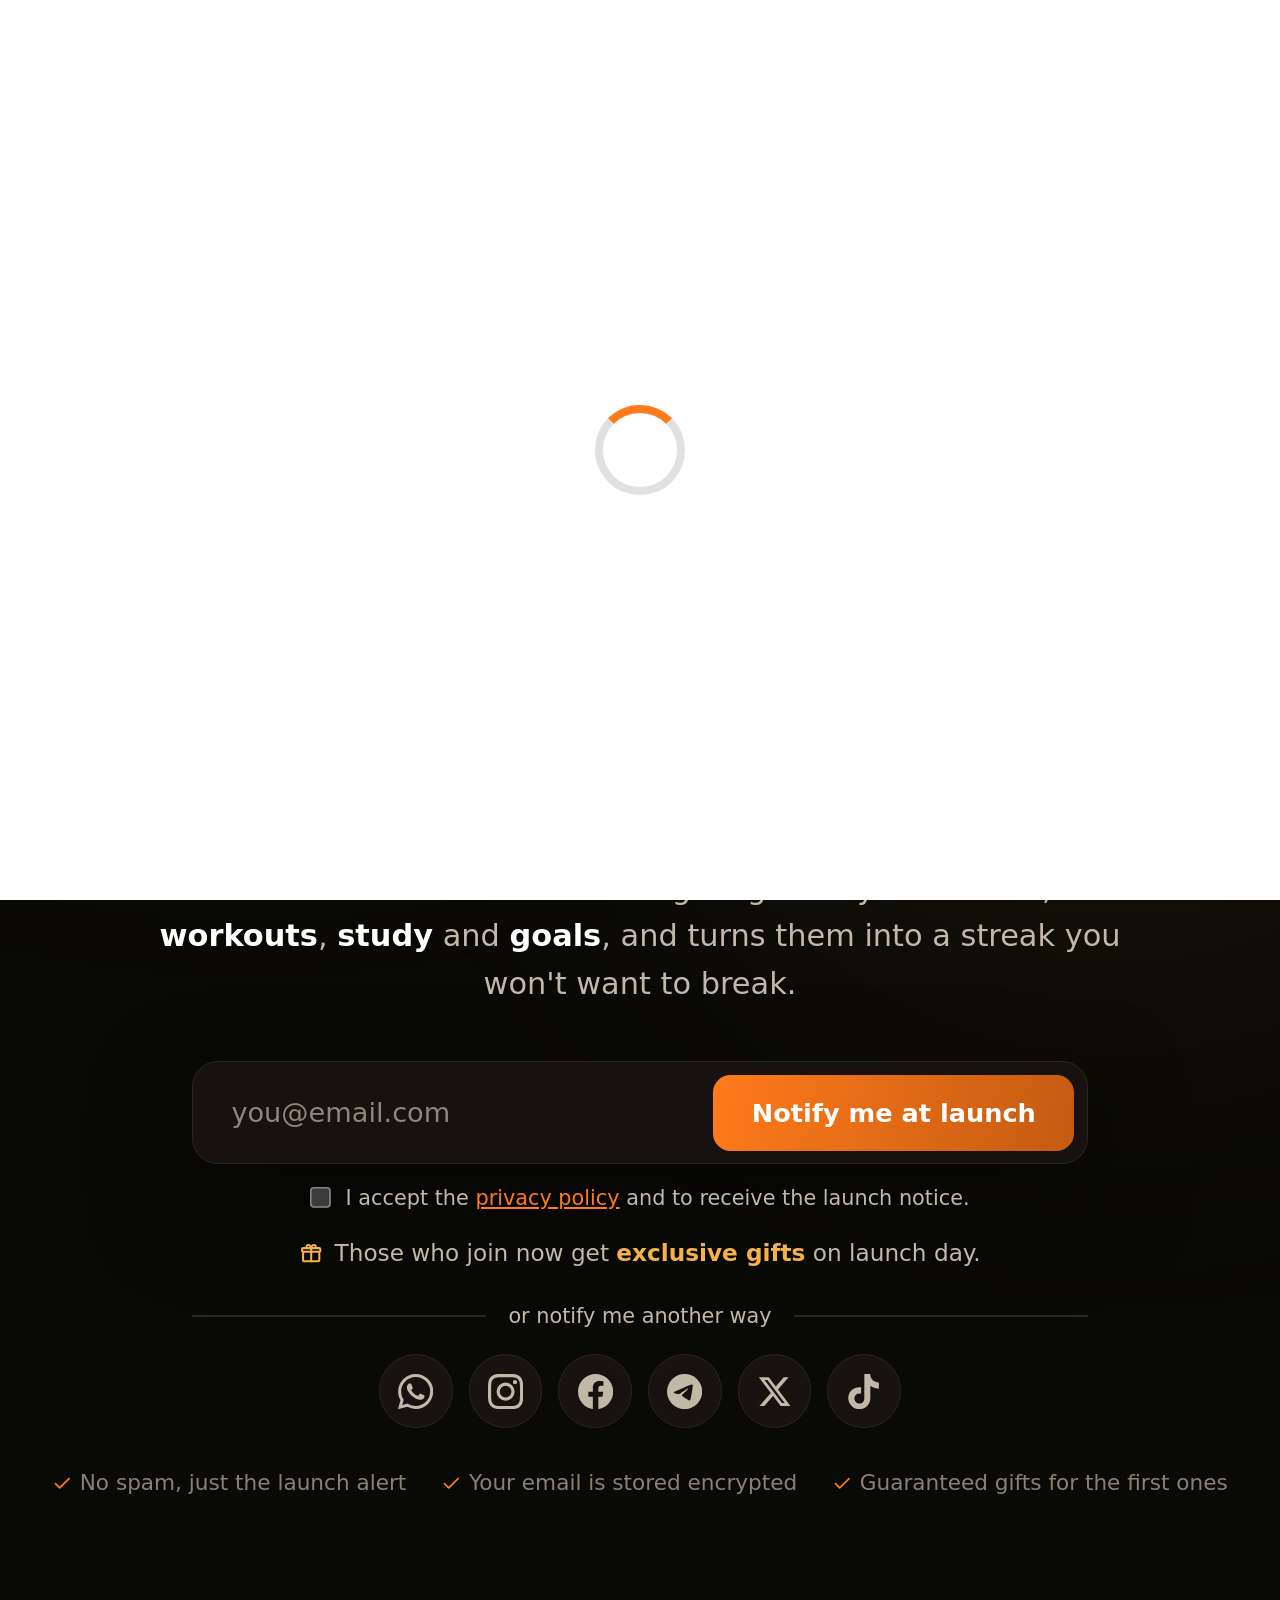
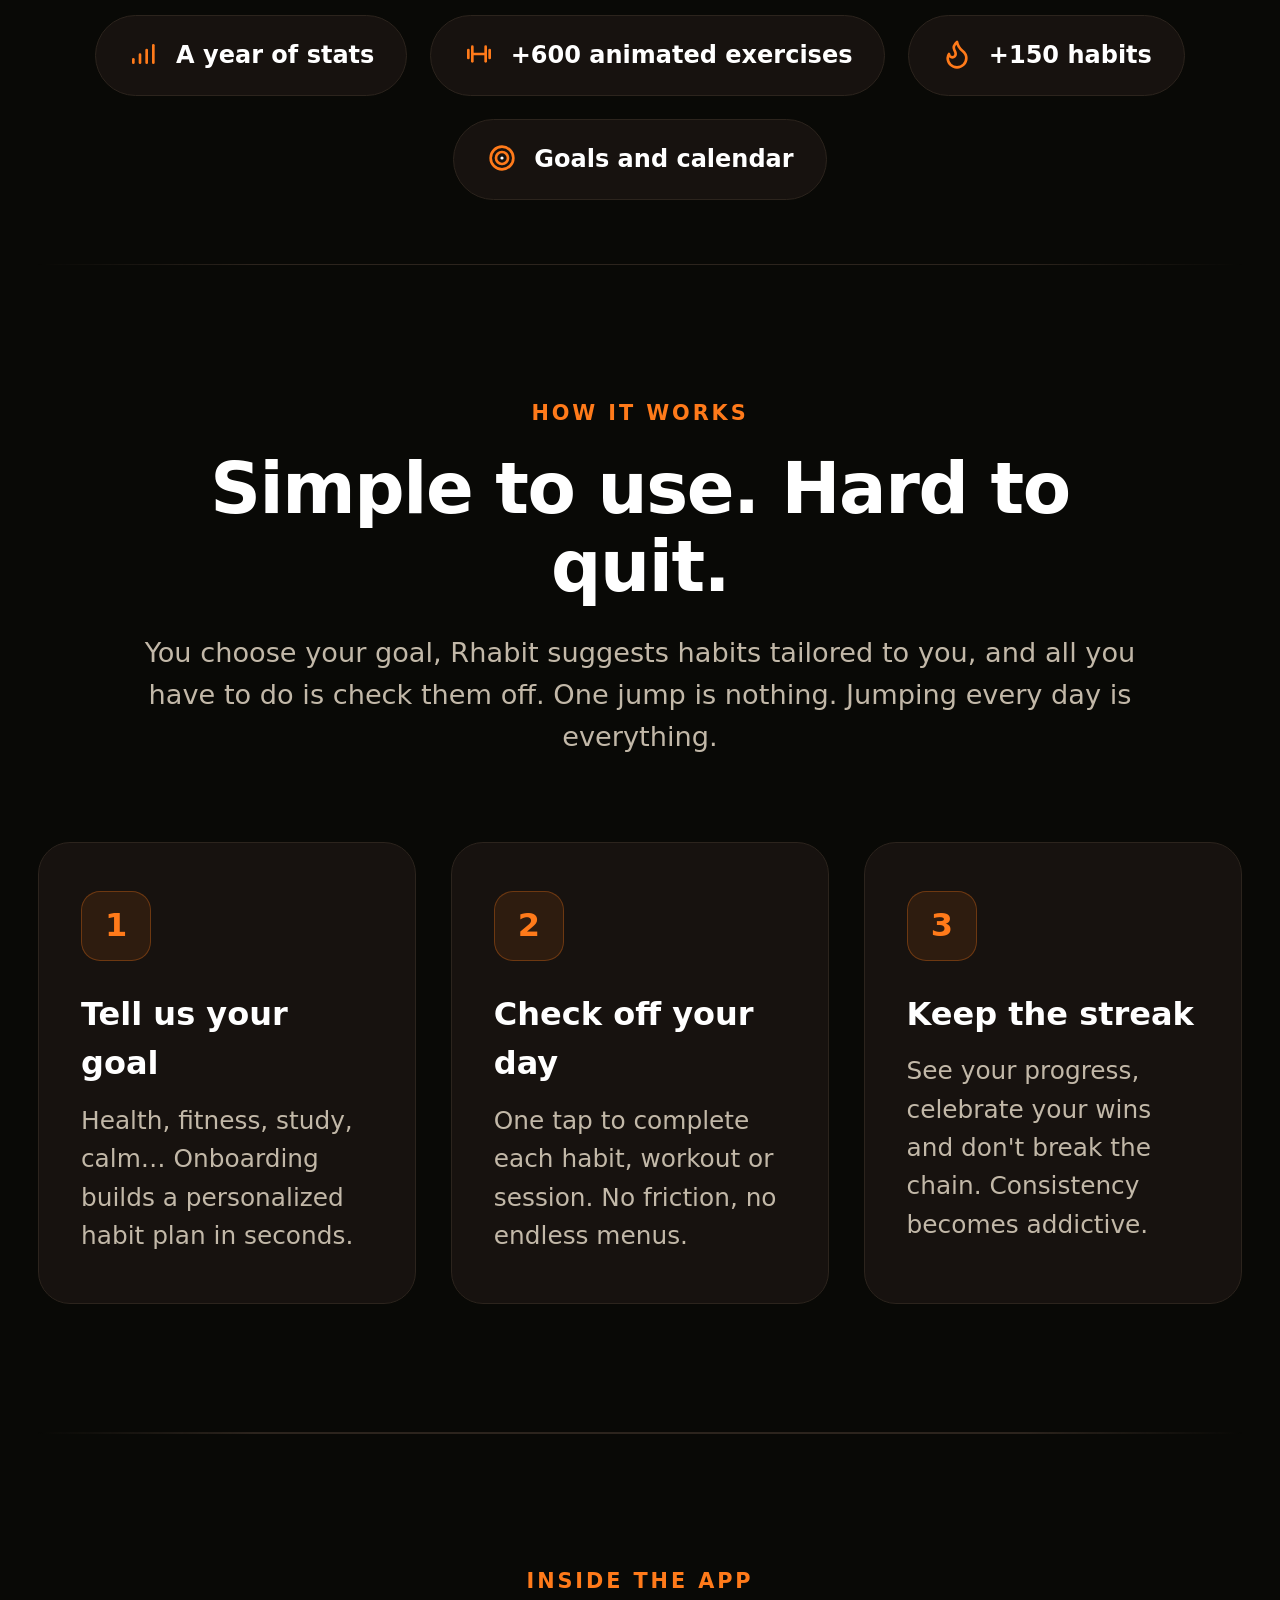
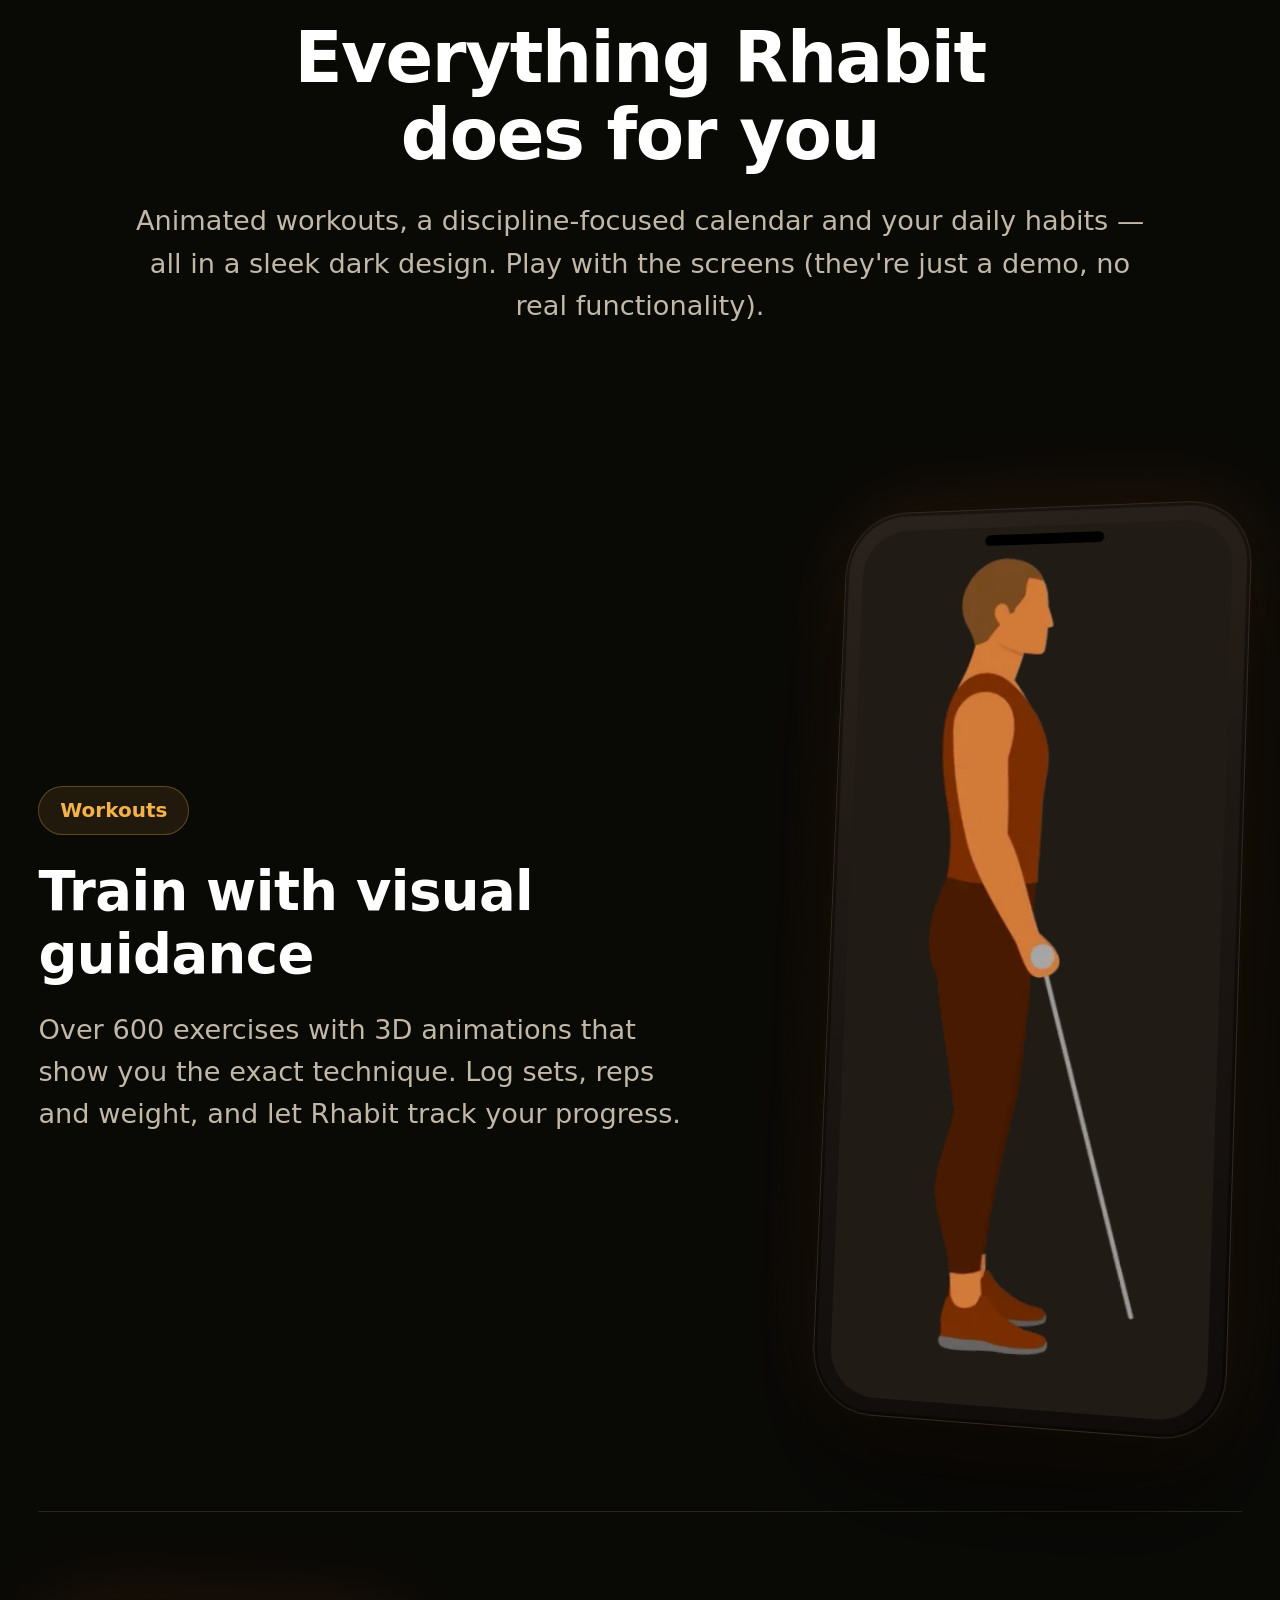
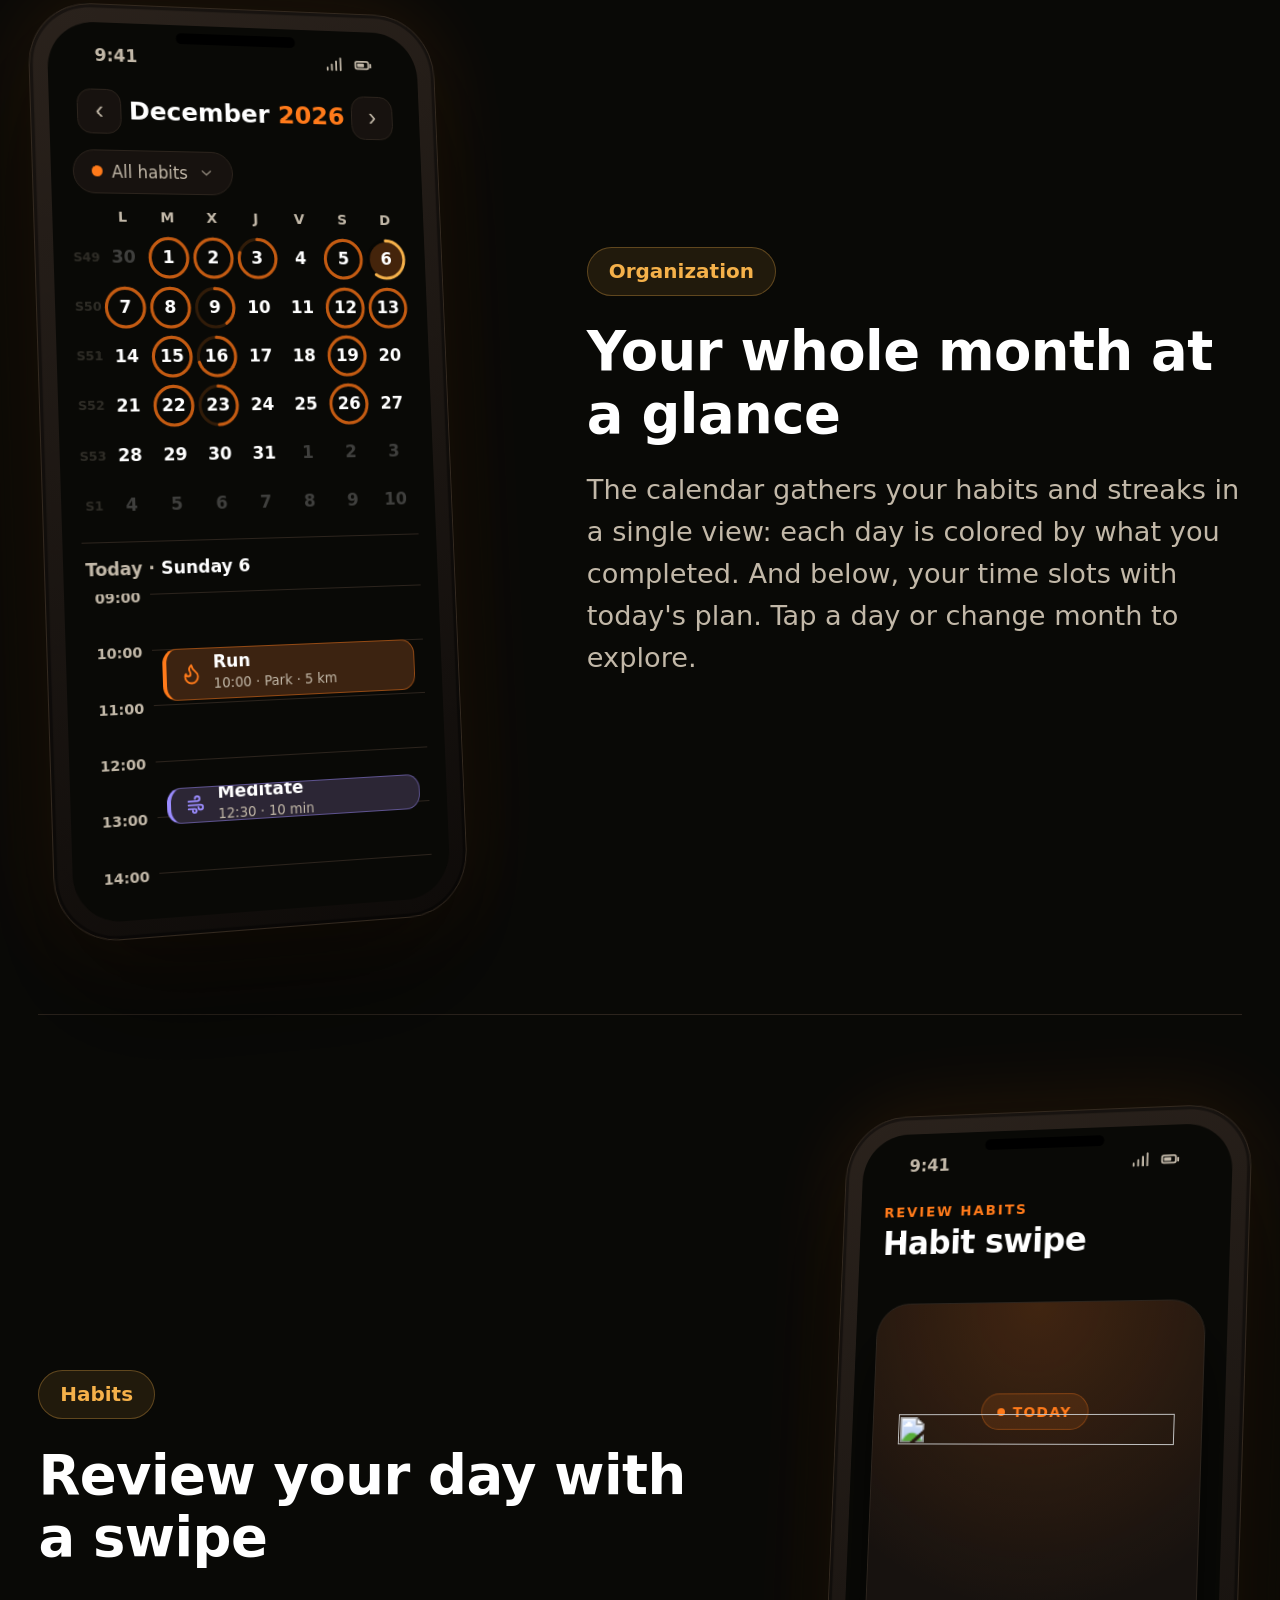
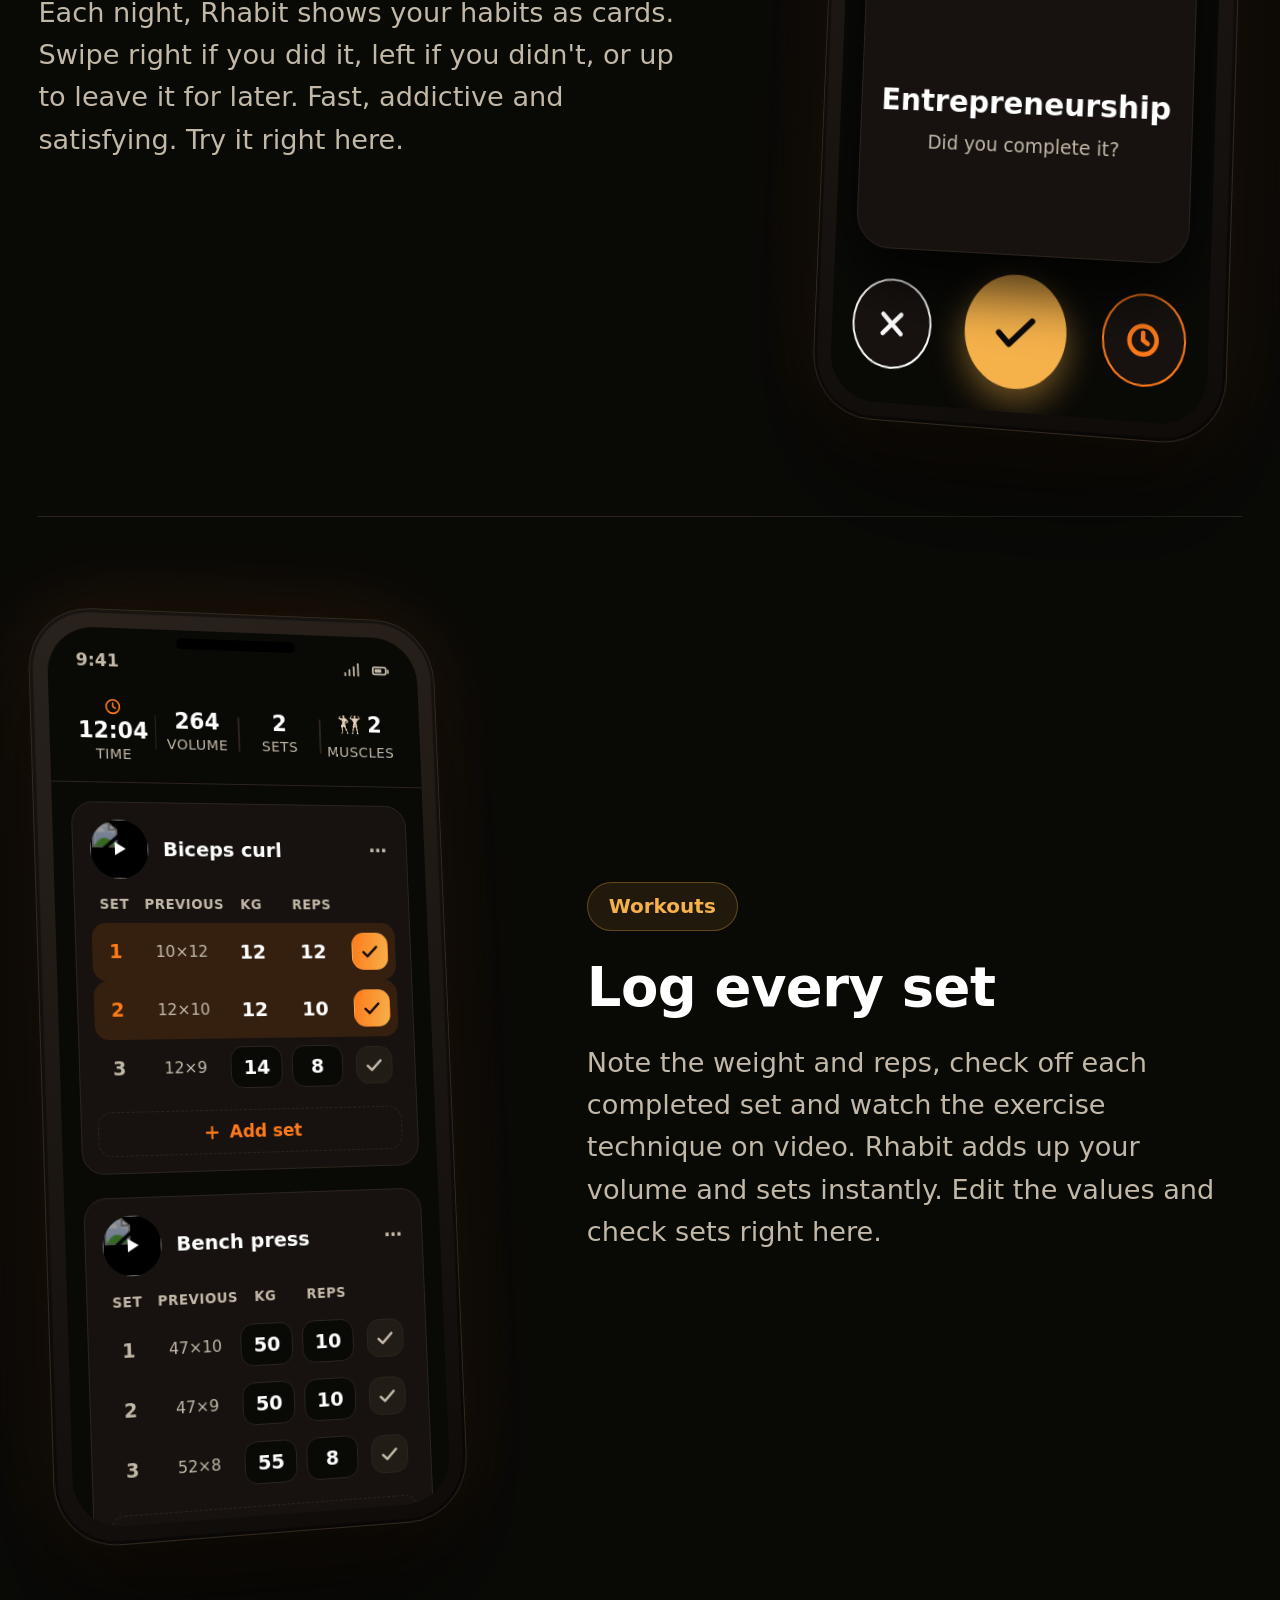
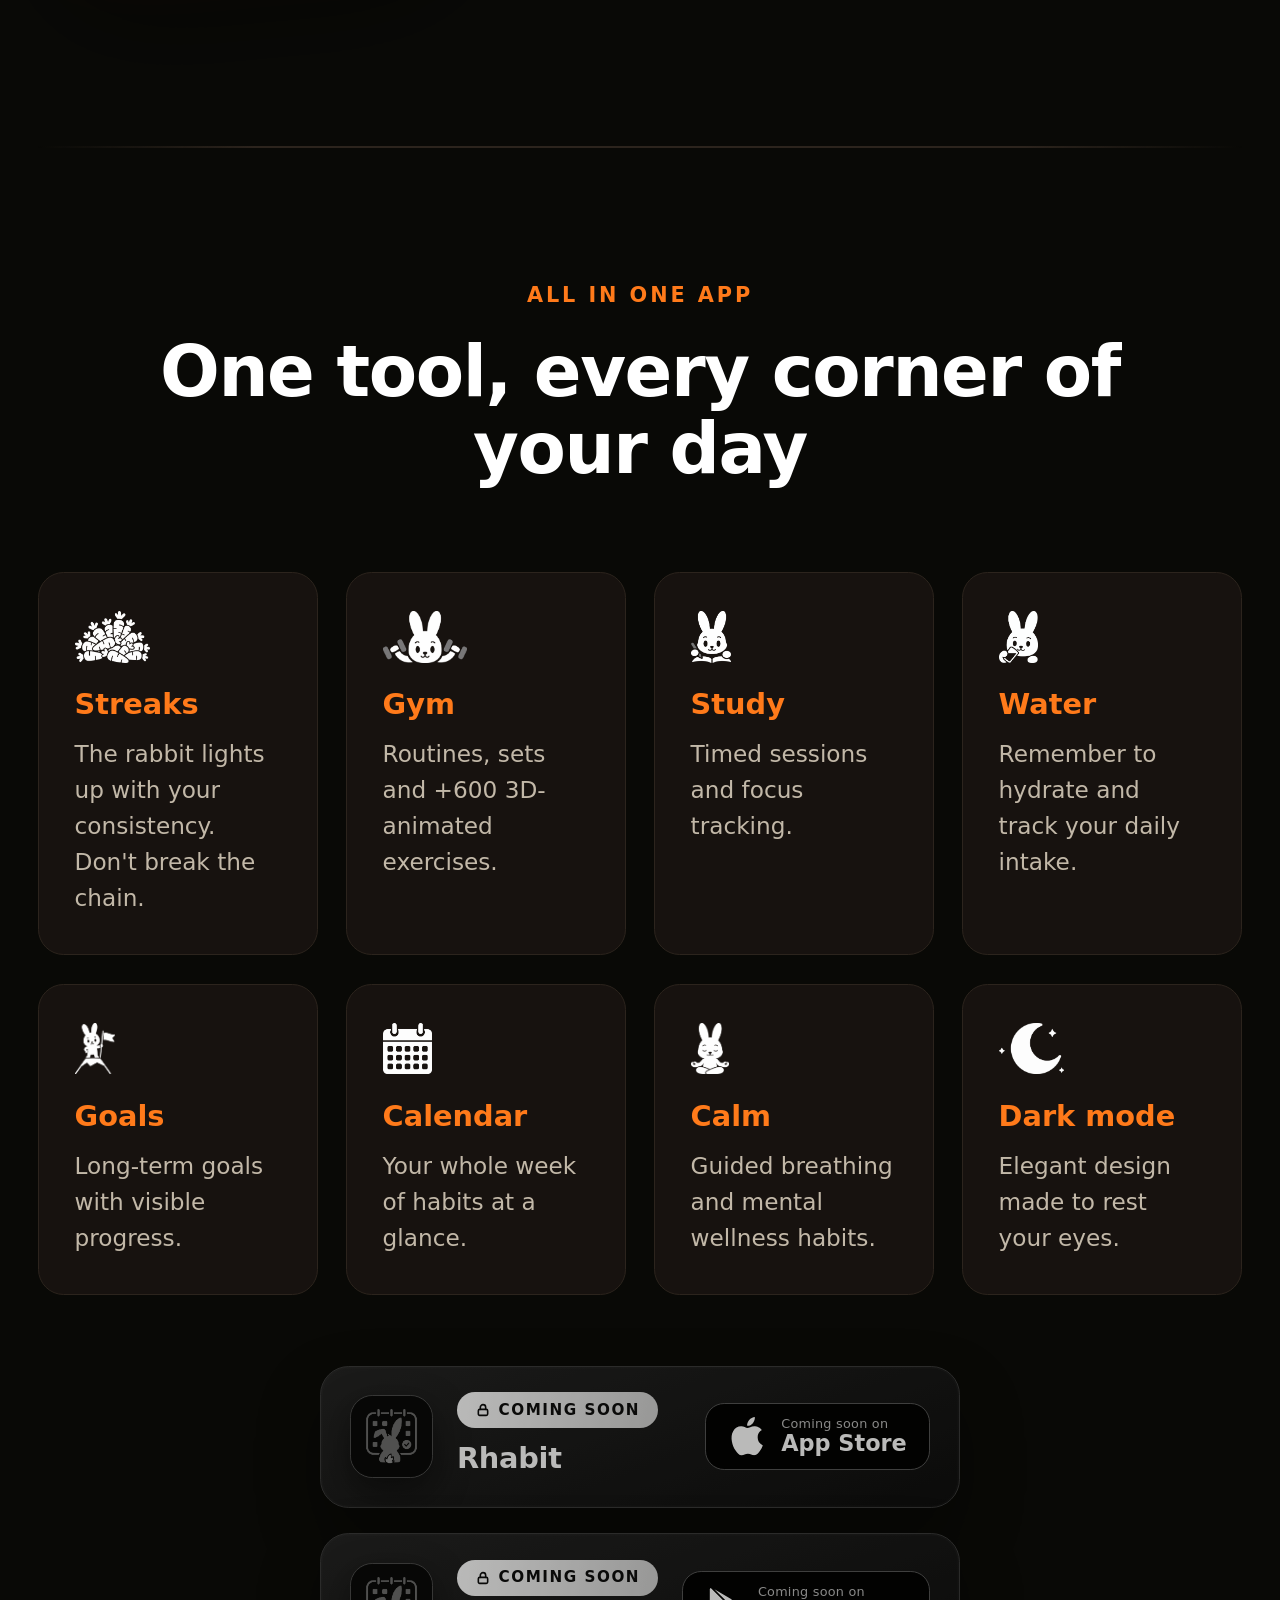
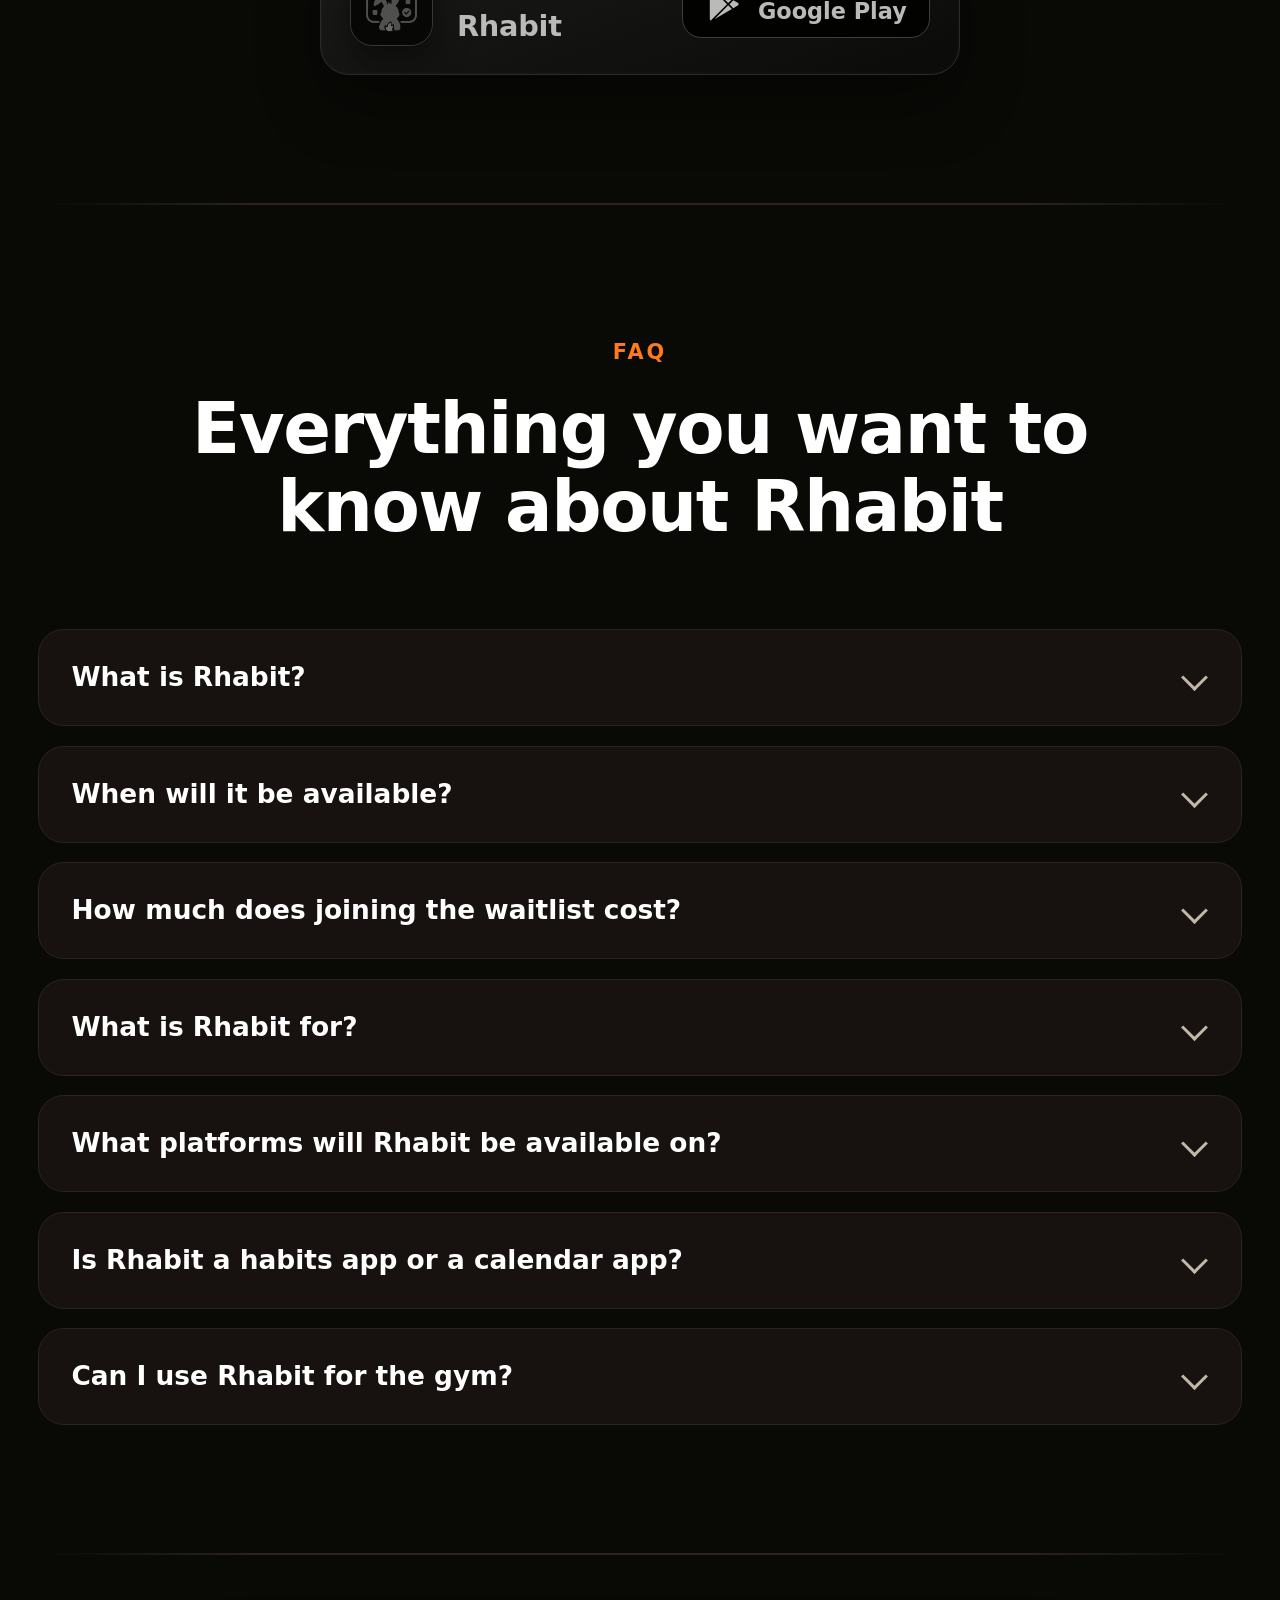
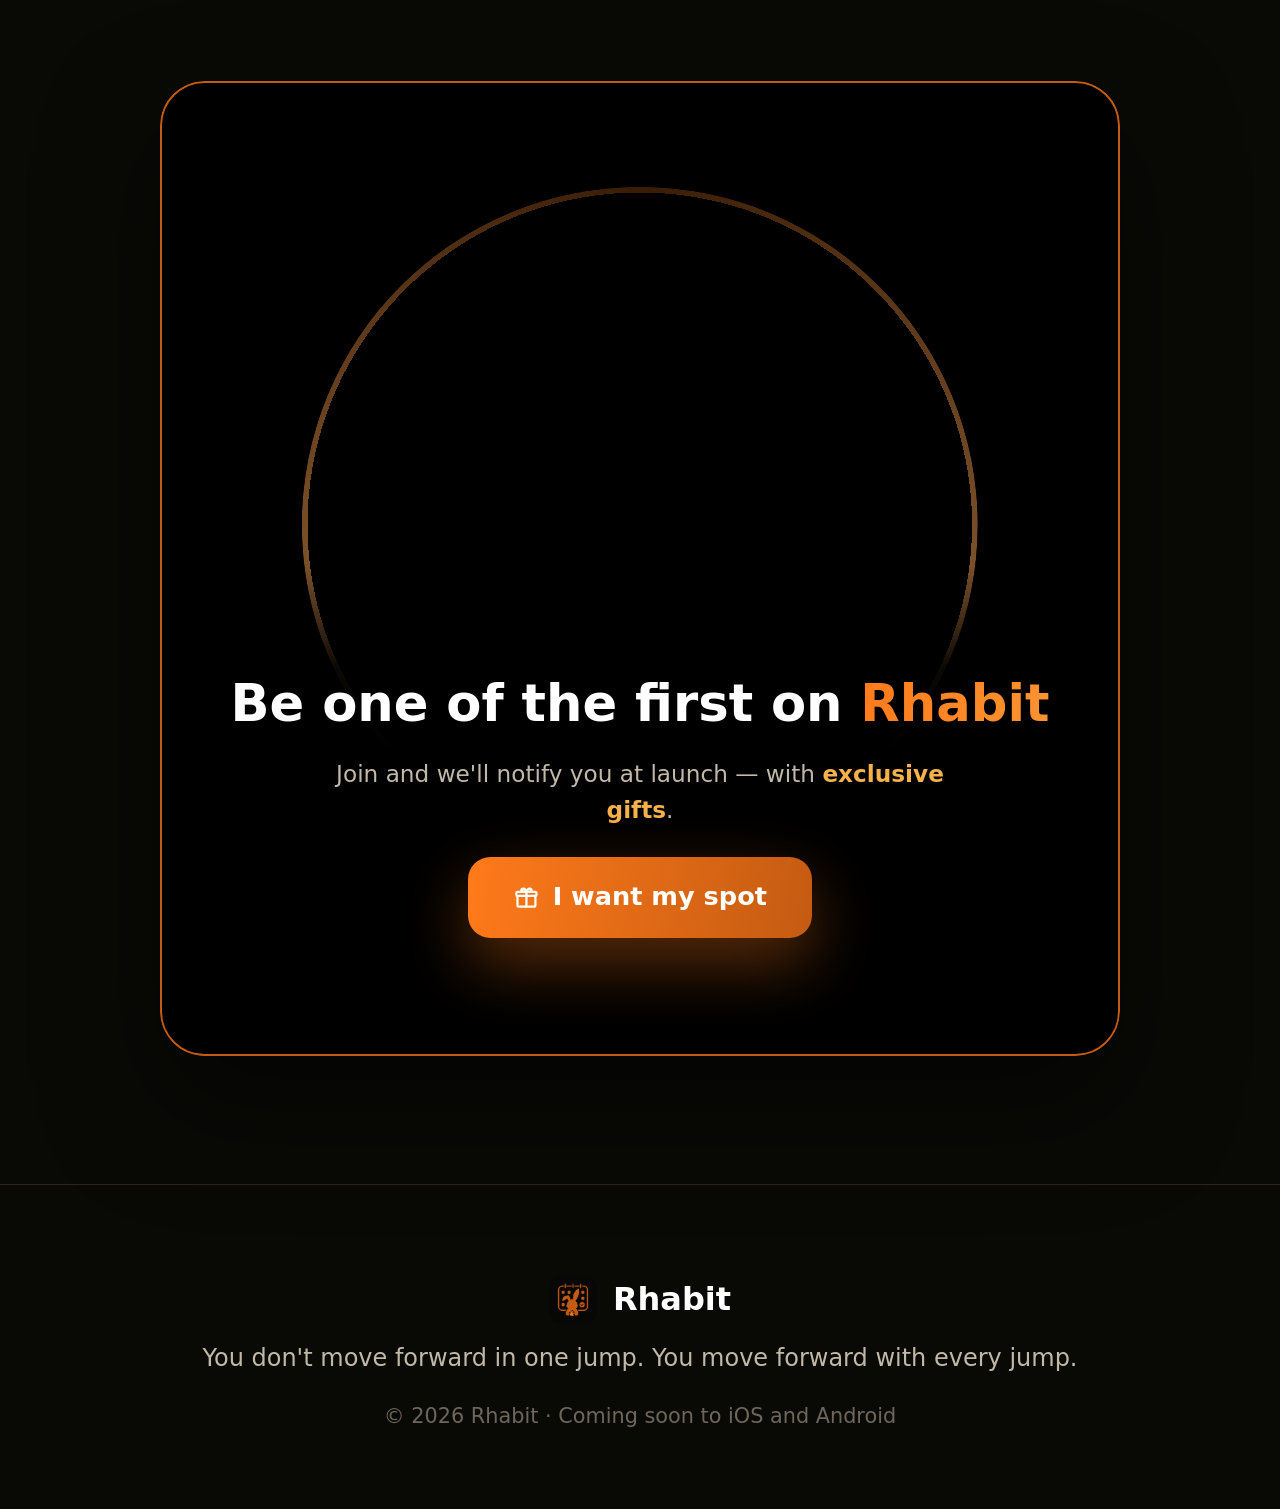
==== commit 79a00360: "Anade pantalla de carga blanca (spinner) que cubre la pagina hasta que todo esta cargado; en todas l" ====
--- a/index.html
+++ b/index.html
@@ -260,6 +260,19 @@
 </head>
 <body>
 
+  <!-- Pantalla de carga: cubre la página hasta que todo está cargado -->
+  <div id="site-loader" role="status" aria-label="Cargando"><div class="sl-spin"></div></div>
+  <script>
+    (function () {
+      var l = document.getElementById("site-loader"); if (!l) return;
+      var hide = function () { l.classList.add("hidden"); };
+      var ready = function () { requestAnimationFrame(function () { setTimeout(hide, 200); }); };
+      if (document.readyState === "complete") ready();
+      else window.addEventListener("load", ready);
+      setTimeout(hide, 12000); // seguridad: nunca dejar la carga atascada
+    })();
+  </script>
+
   <a class="skip-link" href="#top" data-i18n="skip">Saltar al contenido</a>
 
   <!-- Sprite de iconos (line-style, como la app) -->
--- a/styles.css
+++ b/styles.css
@@ -160,11 +160,27 @@
 /* Honeypot anti-spam: invisible y fuera de flujo, pero presente para los bots. */
 .hp{position:absolute!important;left:-9999px;top:auto;width:1px;height:1px;opacity:0;pointer-events:none}
 /* Consentimiento RGPD */
-.waitlist__consent{display:flex;gap:9px;align-items:flex-start;margin-top:12px;font-size:13px;line-height:1.4;color:var(--dim);text-align:left}
+.waitlist__consent{display:flex;gap:9px;align-items:flex-start;justify-content:center;margin-top:12px;font-size:13px;line-height:1.4;color:var(--dim);text-align:center}
 .waitlist__consent input{margin-top:2px;flex:0 0 auto;accent-color:var(--accent);cursor:pointer}
 .waitlist__consent a{color:var(--accent);text-decoration:underline}
-.waitlist__consent.invalid{color:var(--accent)}
+/* Estado obligatorio no marcado: rojo suave en etiqueta, enlace y casilla */
+.waitlist__consent.invalid{color:#ff6b6b}
+.waitlist__consent.invalid a{color:#ff6b6b}
+.waitlist__consent.invalid input{accent-color:#ff6b6b;outline:2px solid rgba(255,107,107,.55);outline-offset:2px;border-radius:3px}
+.waitlist__hint.error{color:#ff6b6b}
+.waitlist__hint.error strong{color:#ff6b6b}
 .waitlist__input.invalid{color:#ff9e7a}
+/* Spinner de "procesando" en el botón de envío.
+   Va en ::before (el ::after ya lo usa el barrido de brillo, que se oculta). */
+.waitlist__btn.loading{color:transparent!important;pointer-events:none}
+.waitlist__btn.loading::after{display:none}
+.waitlist__btn.loading::before{
+  content:"";position:absolute;top:50%;left:50%;width:18px;height:18px;
+  margin:-9px 0 0 -9px;box-sizing:border-box;background:none;
+  border:2px solid rgba(255,255,255,.4);border-top-color:#fff;border-radius:50%;
+  transform:rotate(0);animation:btnspin .6s linear infinite;
+}
+@keyframes btnspin{from{transform:rotate(0)}to{transform:rotate(360deg)}}
 
 /* --- Vías alternativas al correo --- */
 .altch{margin-top:18px}
@@ -279,12 +295,6 @@
     0 0 60px rgba(255,122,26,.12);
   transition:transform .5s var(--ease),box-shadow .5s var(--ease);
   position:relative;
-  /* Capa de composición estable desde el primer pintado: sin esto el borde/
-     sombra redondeados salen con un artefacto en la esquina bajo la rotación
-     3D que solo se corrige al hacer scroll (repintado). translateZ(0) va
-     horneado en las transformaciones de abajo para forzar la capa ya. */
-  -webkit-backface-visibility:hidden;
-  backface-visibility:hidden;
 }
 .phone::before{
   content:"";position:absolute;top:16px;left:50%;transform:translateX(-50%);
@@ -294,8 +304,8 @@
 .phone__screen{
   width:100%;height:100%;object-fit:cover;border-radius:30px;background:#211b16;display:block;
 }
-.phone--tilt-r{transform:rotateY(-16deg) rotateX(4deg) rotateZ(1deg) translateZ(0)}
-.phone--tilt-l{transform:rotateY(16deg) rotateX(4deg) rotateZ(-1deg) translateZ(0)}
+.phone--tilt-r{transform:rotateY(-16deg) rotateX(4deg) rotateZ(1deg)}
+.phone--tilt-l{transform:rotateY(16deg) rotateX(4deg) rotateZ(-1deg)}
 /* Al enderezarse en hover, quita la sombra negra proyectada (deja solo el brillo) */
 .phone:hover{
   transform:rotateY(0) rotateX(0) scale(1.03);
@@ -1025,3 +1035,12 @@
   .donate__img{margin-top:16px;max-width:none;width:100%;height:auto;
     flex:1 1 auto;min-height:140px;object-fit:contain;object-position:center bottom;align-self:stretch;padding-top:0}
 }
+
+/* ---------- Pantalla de carga (se oculta cuando la página está cargada) ---------- */
+#site-loader{position:fixed;inset:0;z-index:99999;background:#fff;display:grid;place-items:center;
+  transition:opacity .45s ease,visibility .45s ease}
+#site-loader.hidden{opacity:0;visibility:hidden;pointer-events:none}
+#site-loader .sl-spin{width:56px;height:56px;border-radius:50%;
+  border:5px solid rgba(20,15,11,.12);border-top-color:var(--accent);animation:slspin .8s linear infinite}
+@keyframes slspin{to{transform:rotate(360deg)}}
+@media(prefers-reduced-motion:reduce){#site-loader .sl-spin{animation-duration:1.6s}}
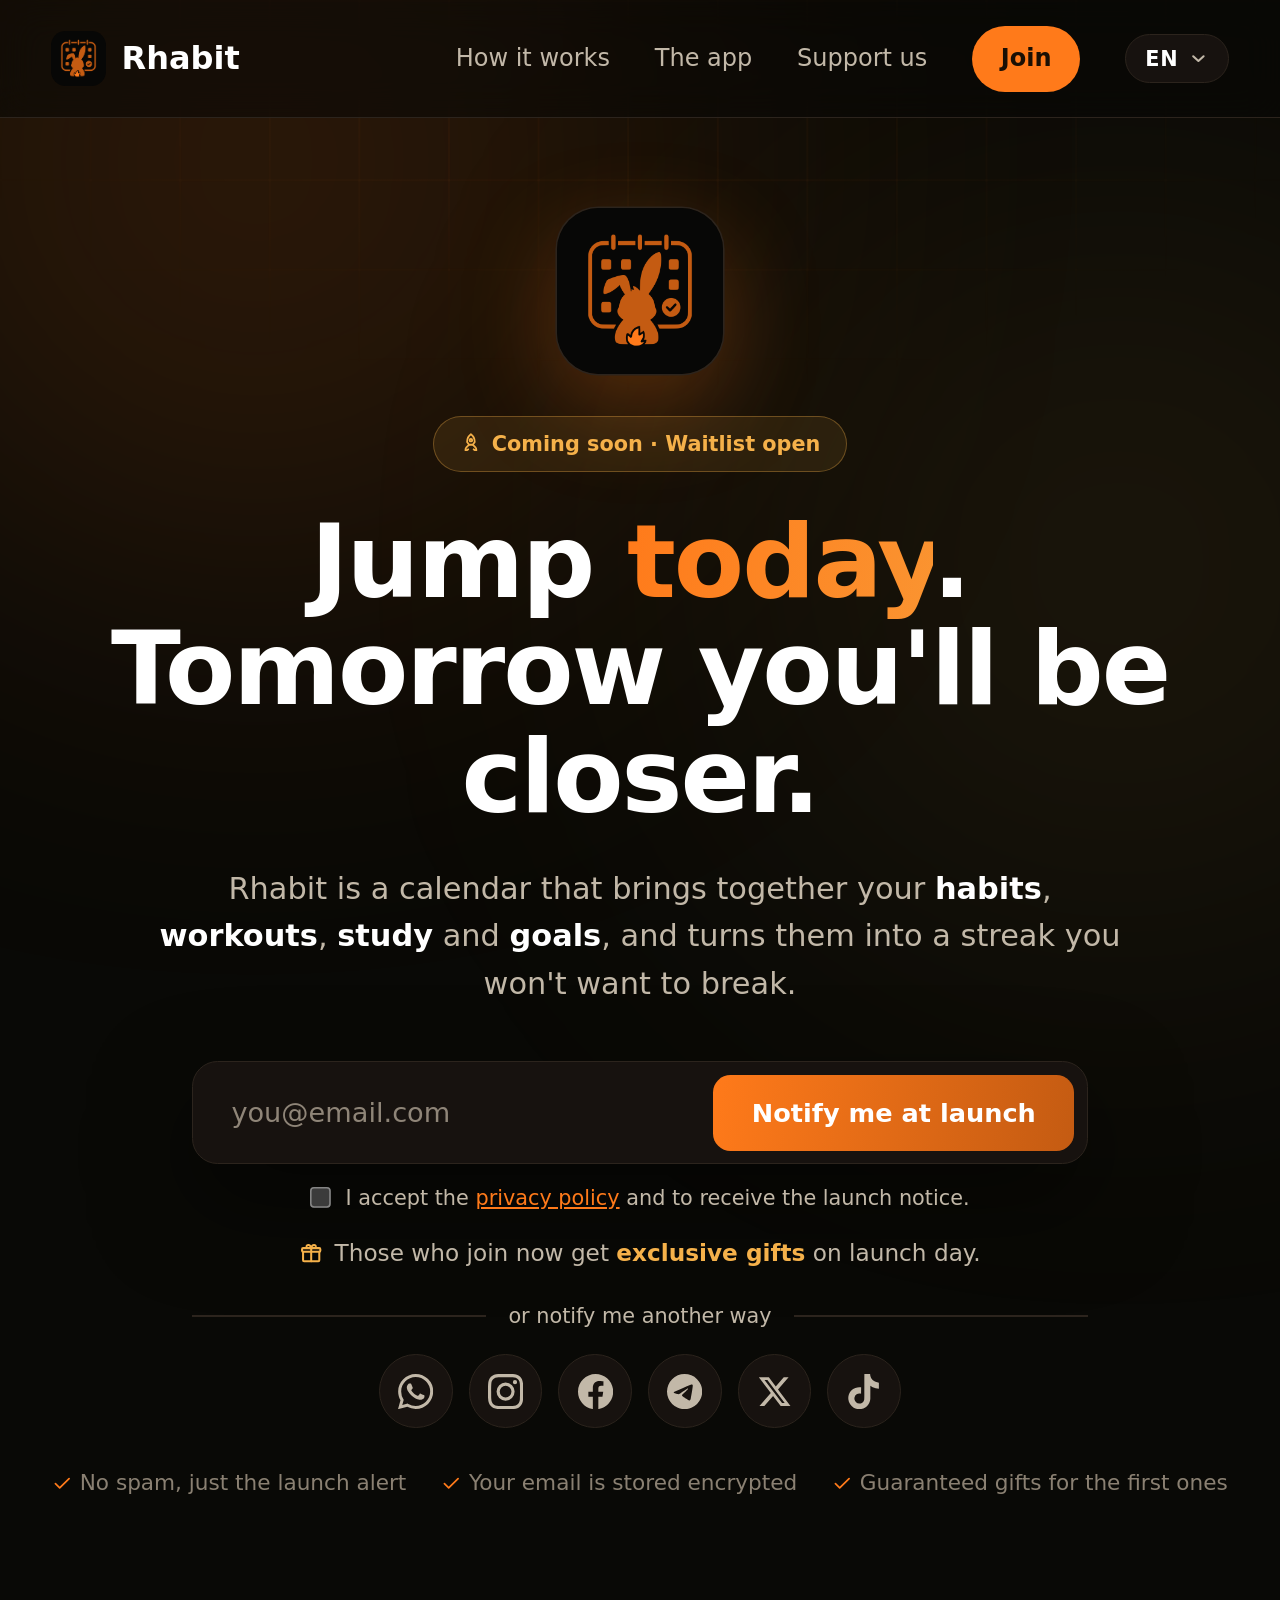
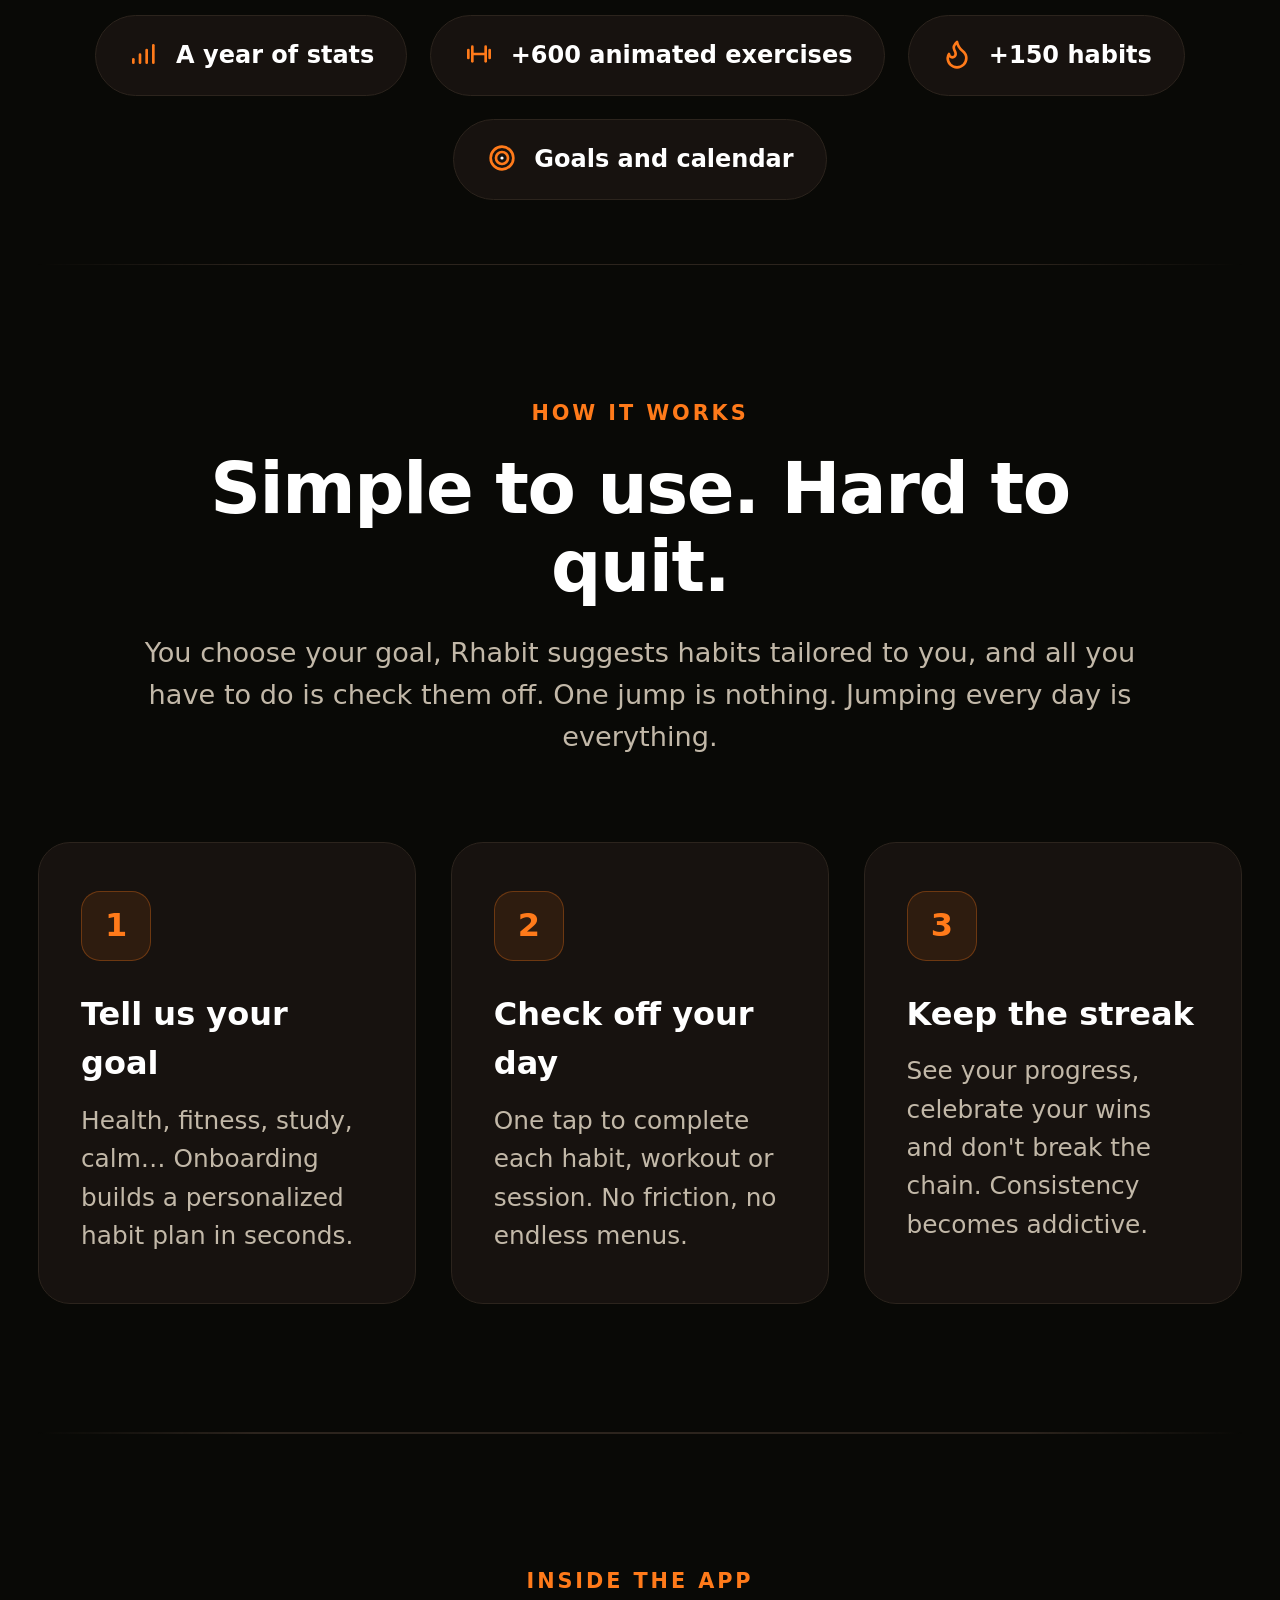
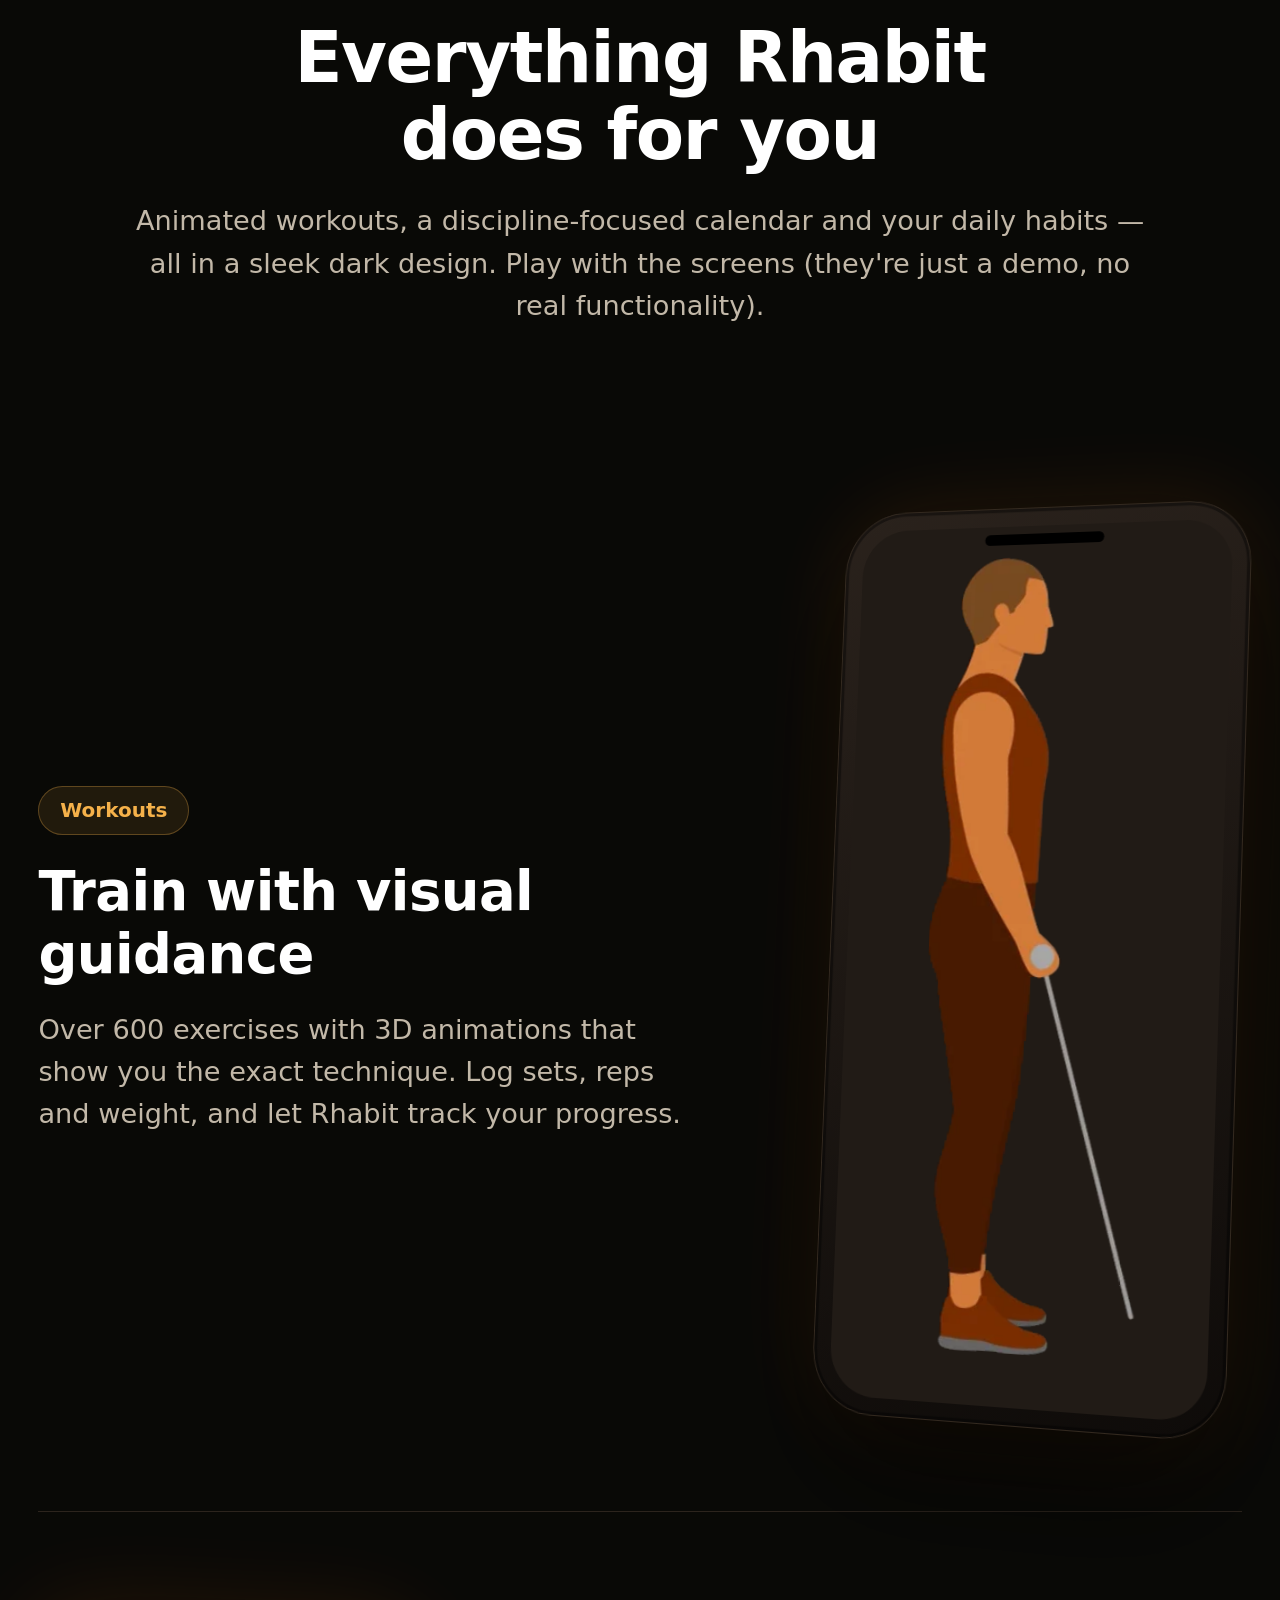
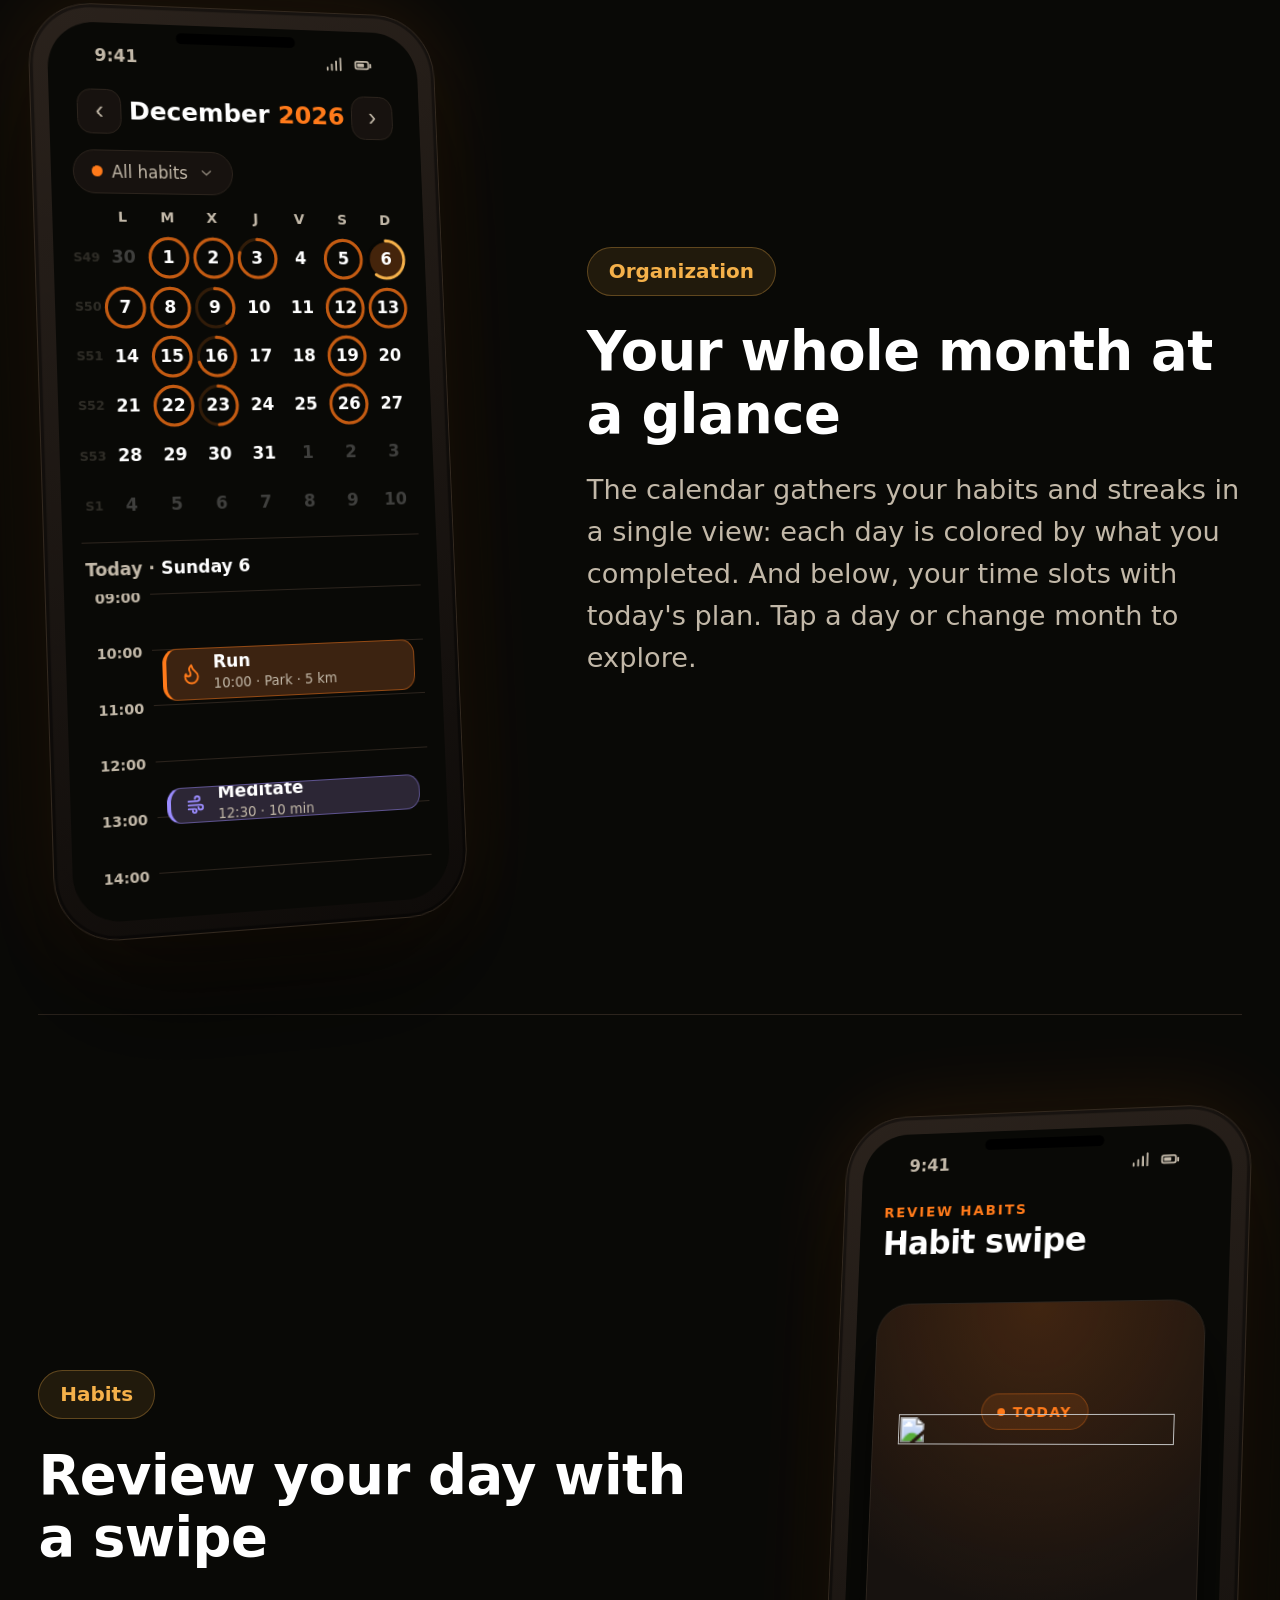
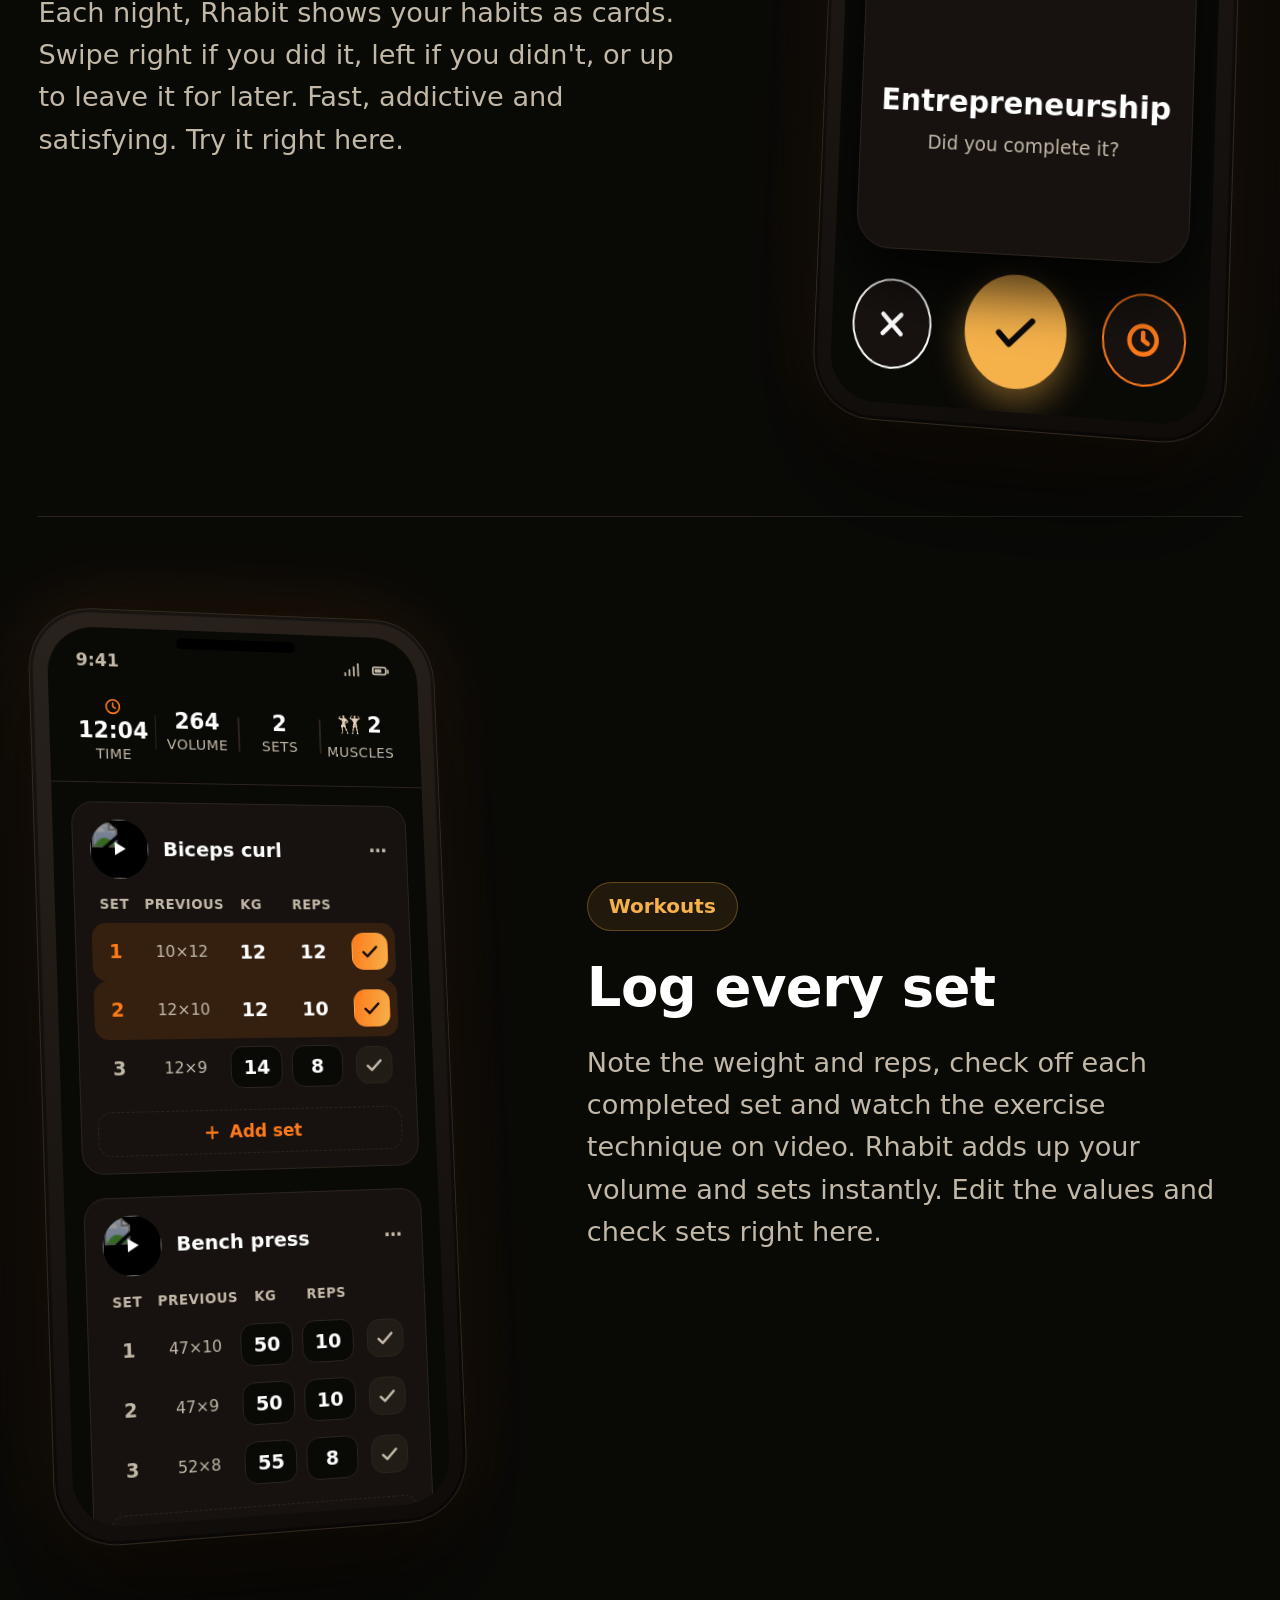
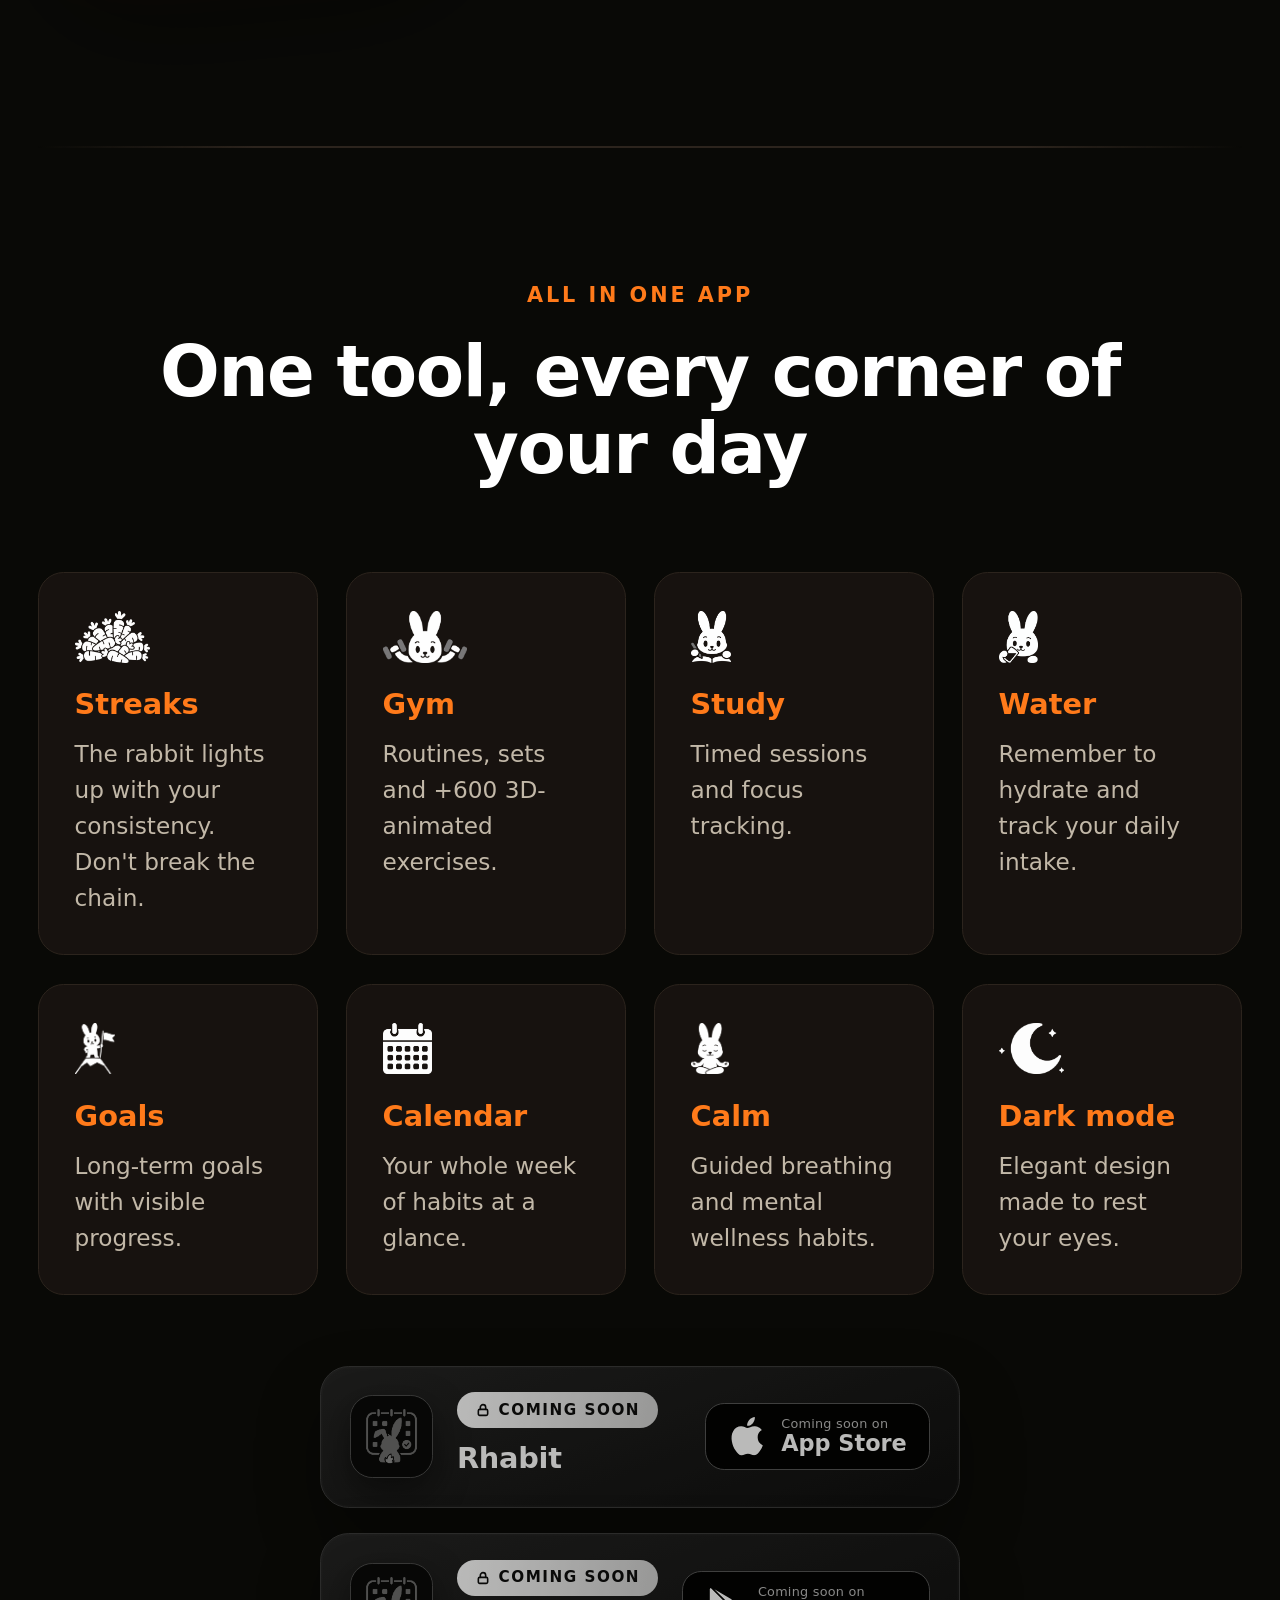
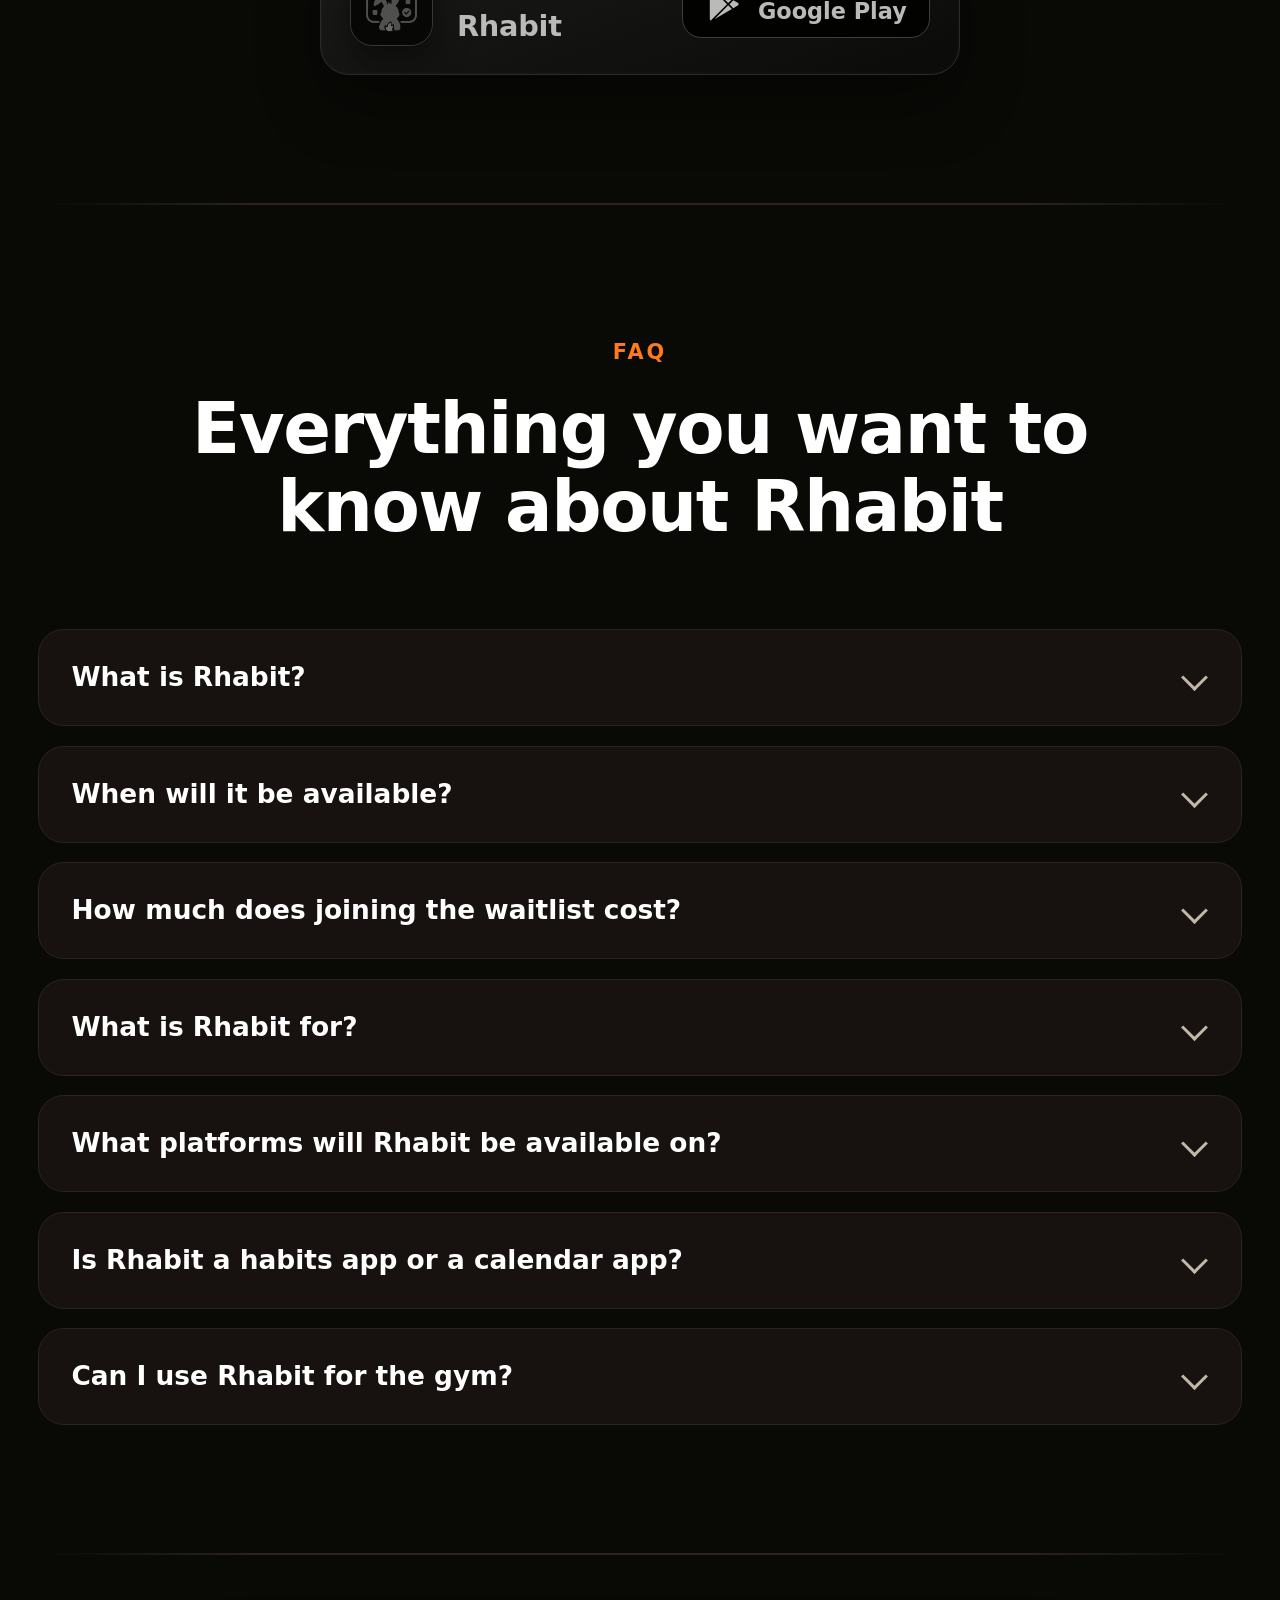
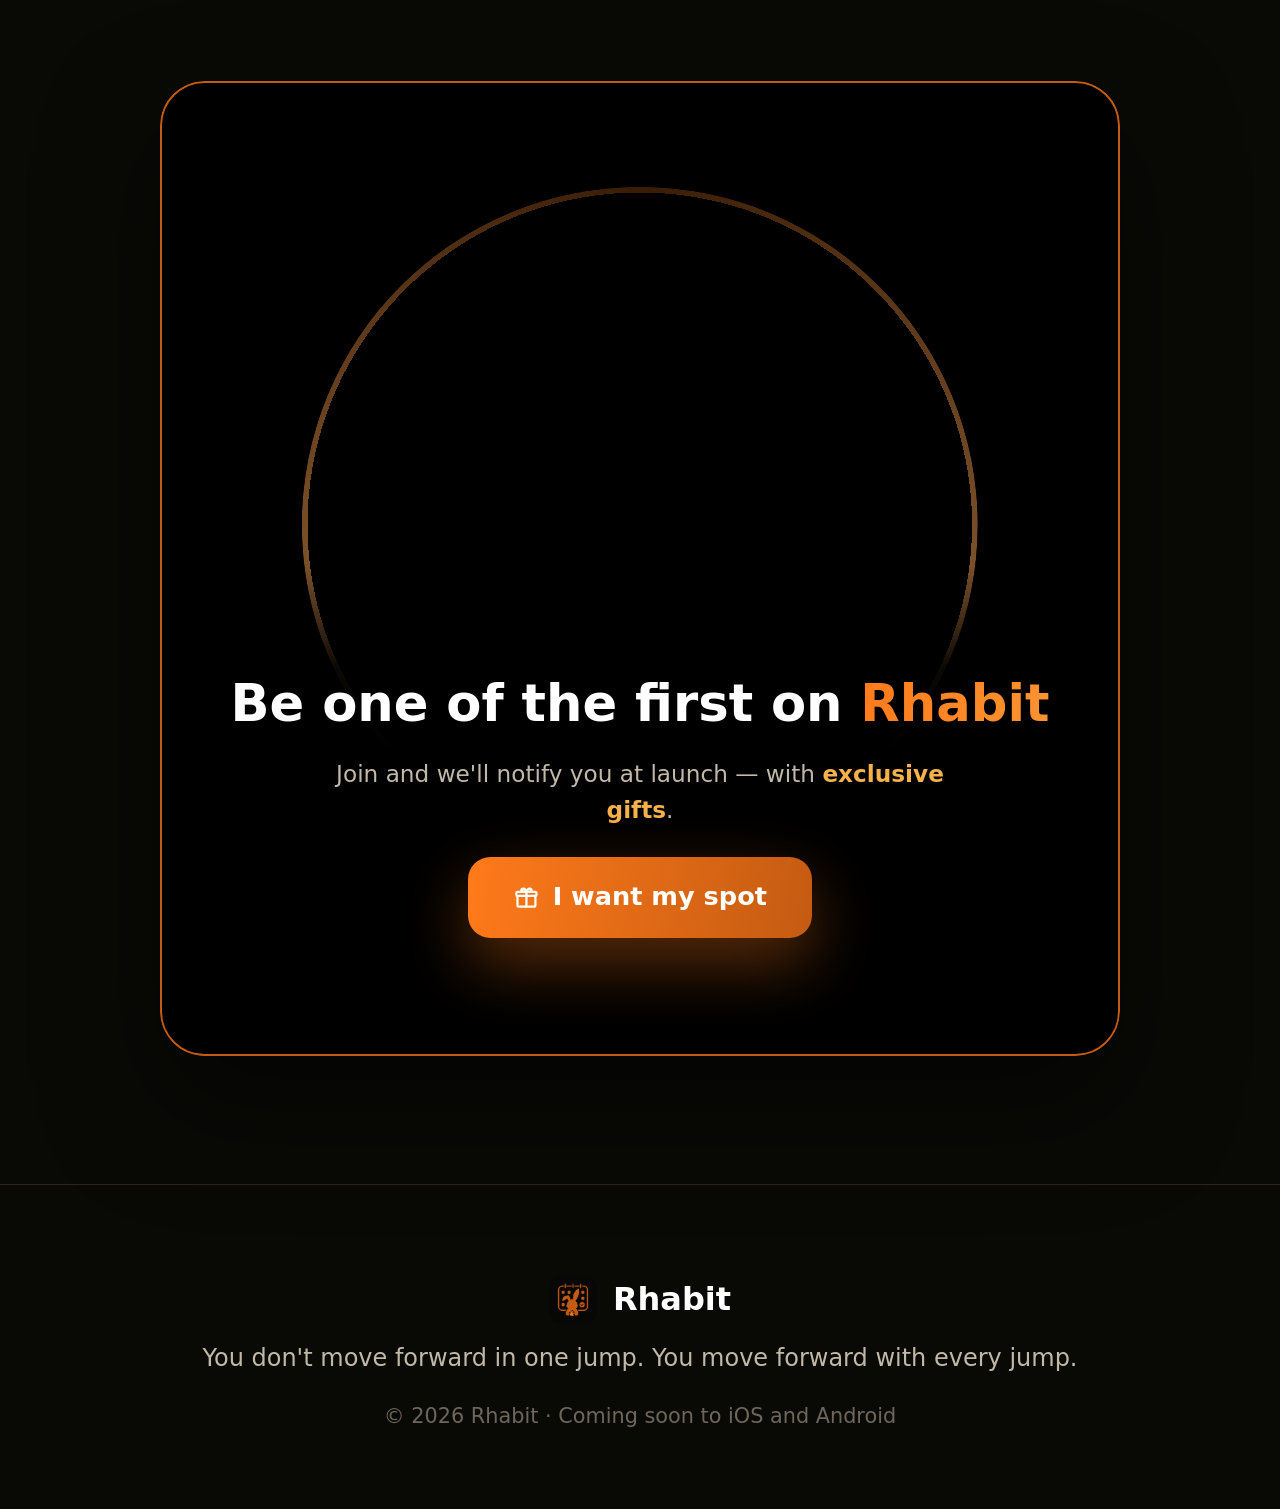
==== commit 1b166adc: "Fix loader infinito: la CSP (script-src 'self') bloqueaba el script inline; mover el ocultado de la " ====
--- a/index.html
+++ b/index.html
@@ -260,18 +260,9 @@
 </head>
 <body>
 
-  <!-- Pantalla de carga: cubre la página hasta que todo está cargado -->
+  <!-- Pantalla de carga: cubre la página hasta que todo está cargado.
+       El script que la oculta va en script.js (la CSP bloquea scripts inline). -->
   <div id="site-loader" role="status" aria-label="Cargando"><div class="sl-spin"></div></div>
-  <script>
-    (function () {
-      var l = document.getElementById("site-loader"); if (!l) return;
-      var hide = function () { l.classList.add("hidden"); };
-      var ready = function () { requestAnimationFrame(function () { setTimeout(hide, 200); }); };
-      if (document.readyState === "complete") ready();
-      else window.addEventListener("load", ready);
-      setTimeout(hide, 12000); // seguridad: nunca dejar la carga atascada
-    })();
-  </script>
 
   <a class="skip-link" href="#top" data-i18n="skip">Saltar al contenido</a>
 
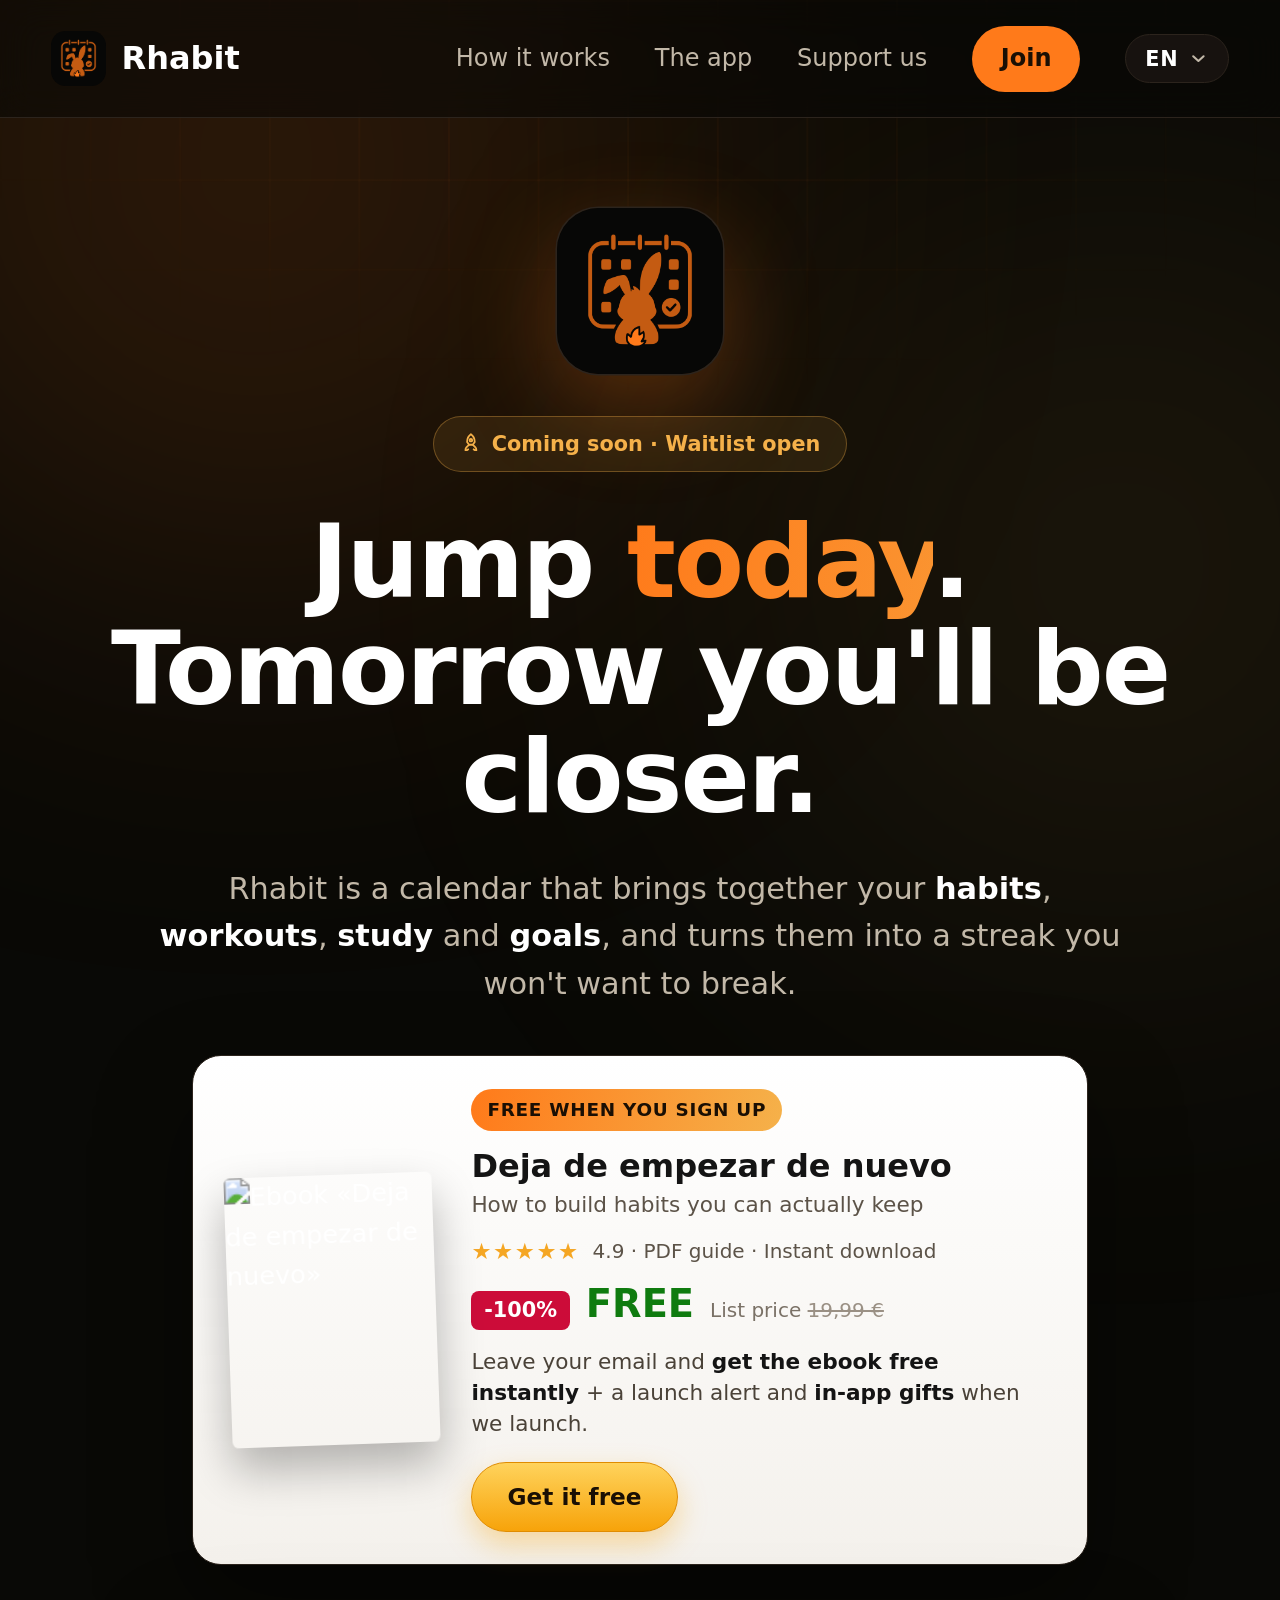
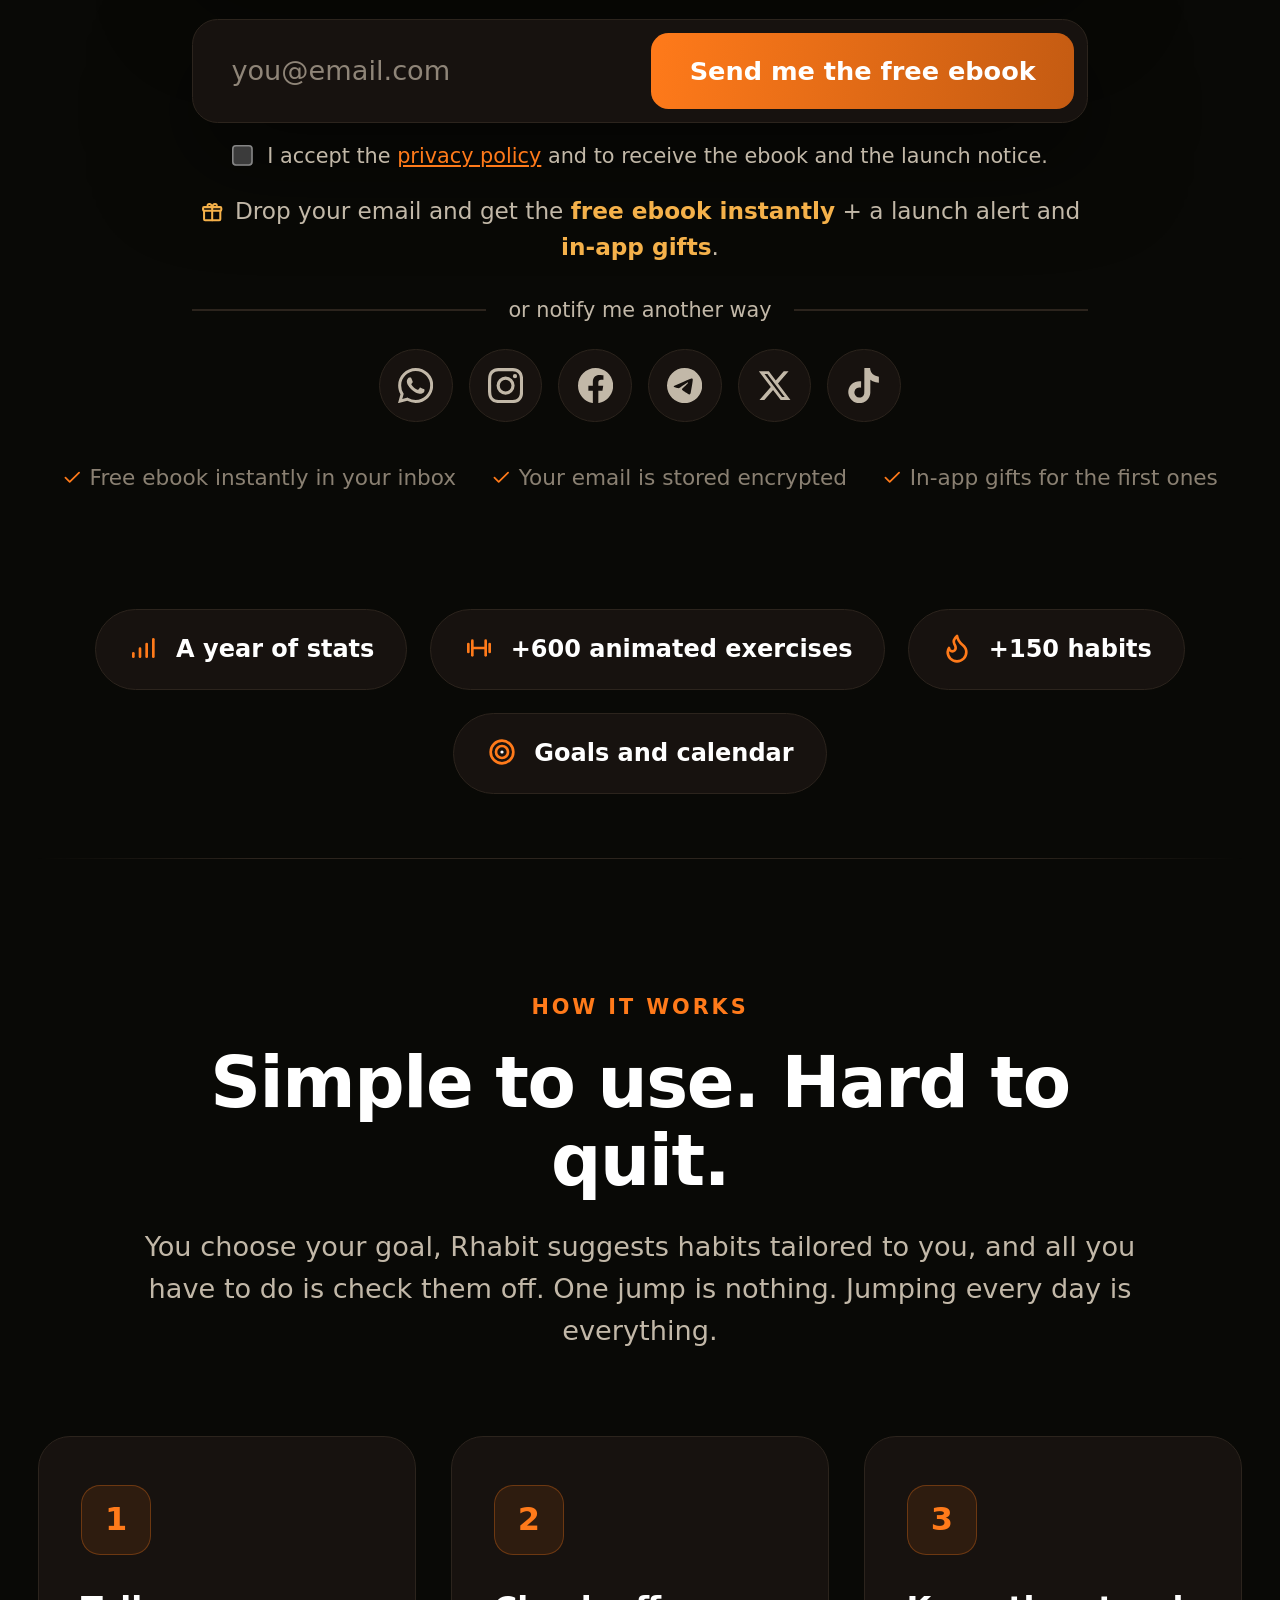
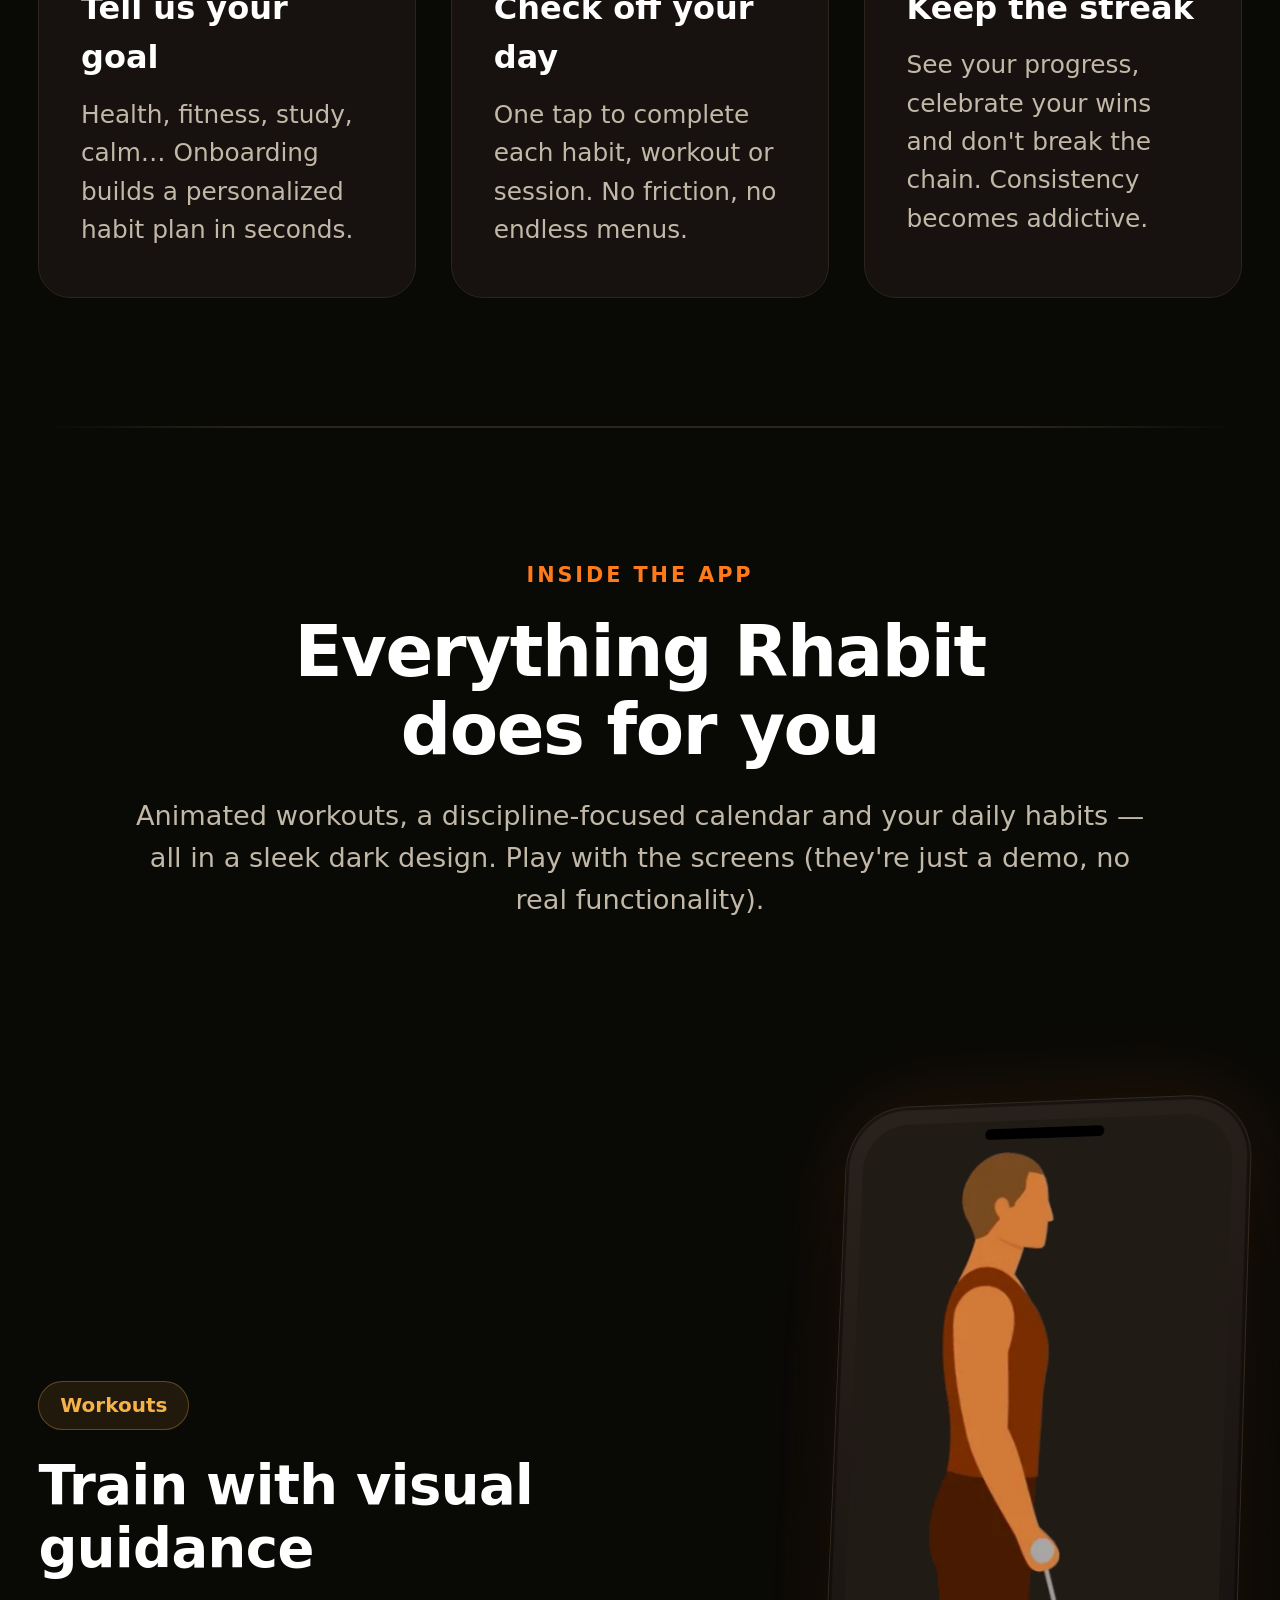
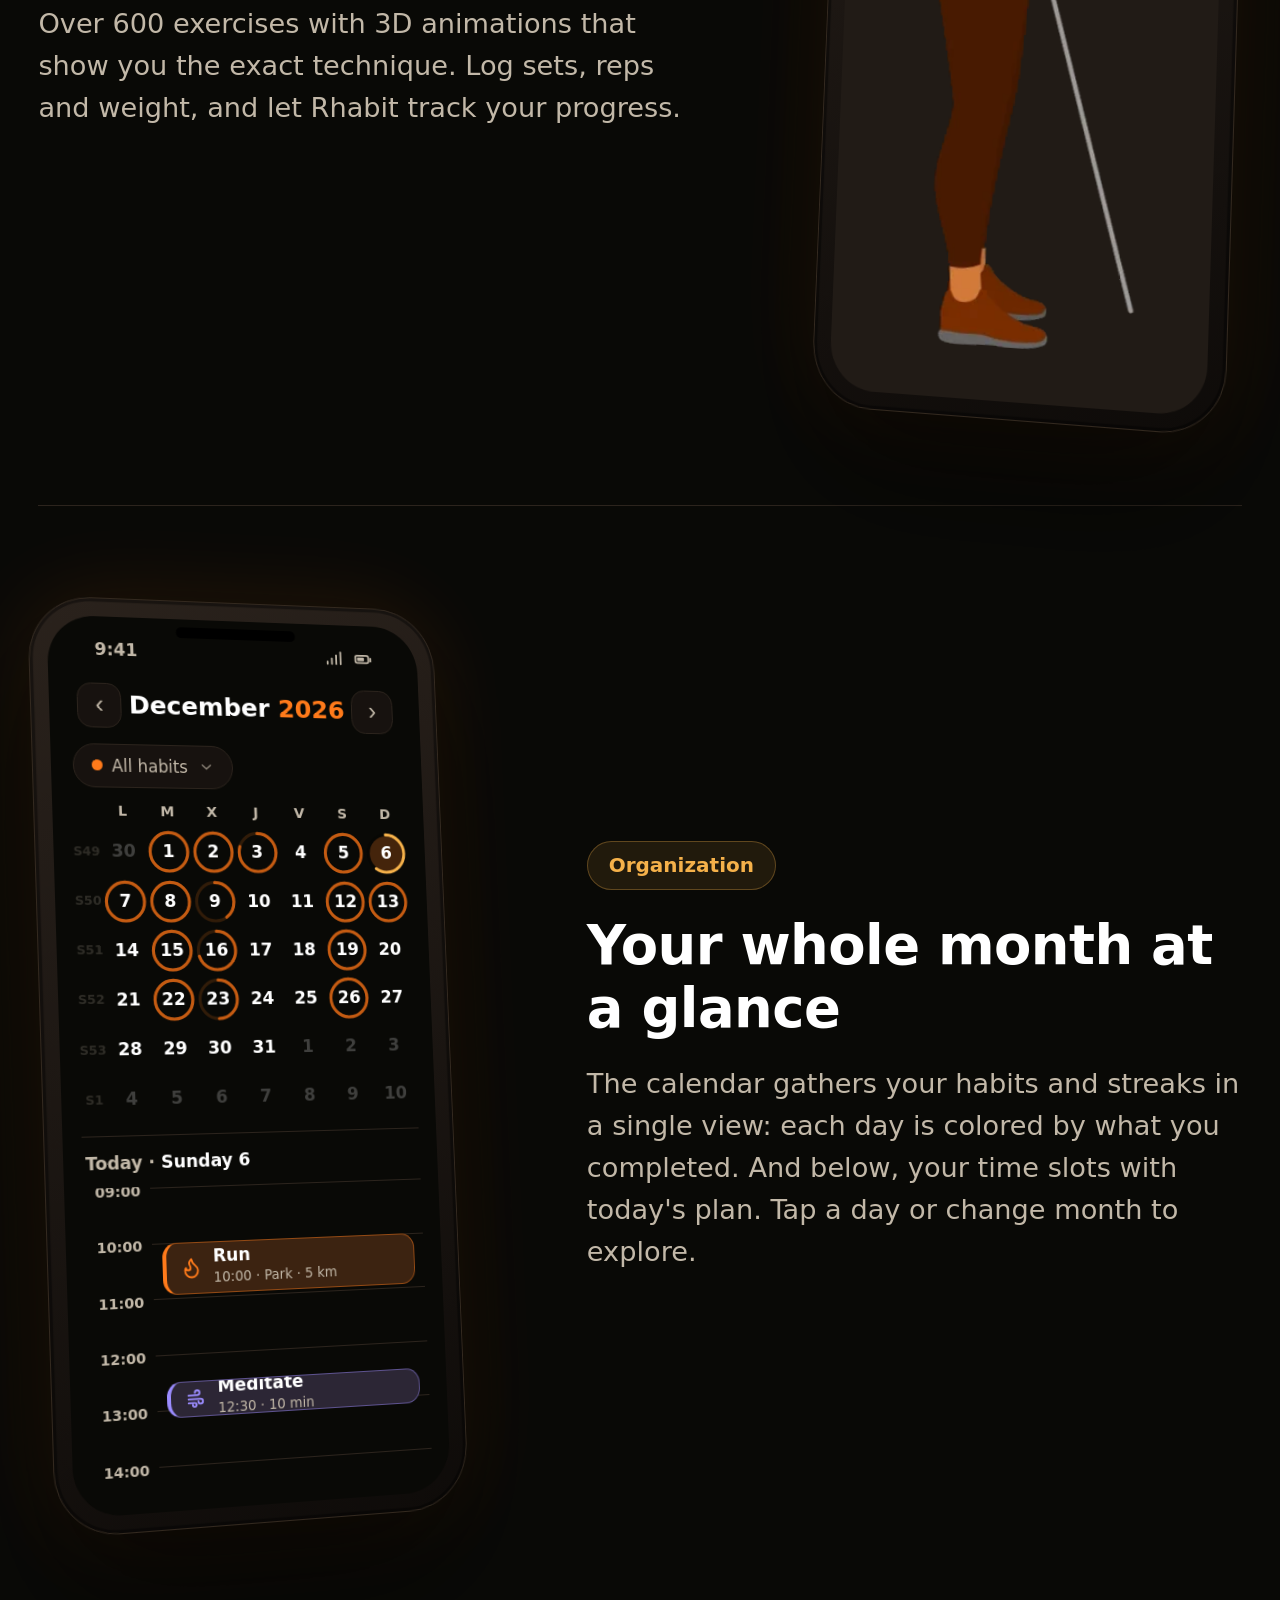
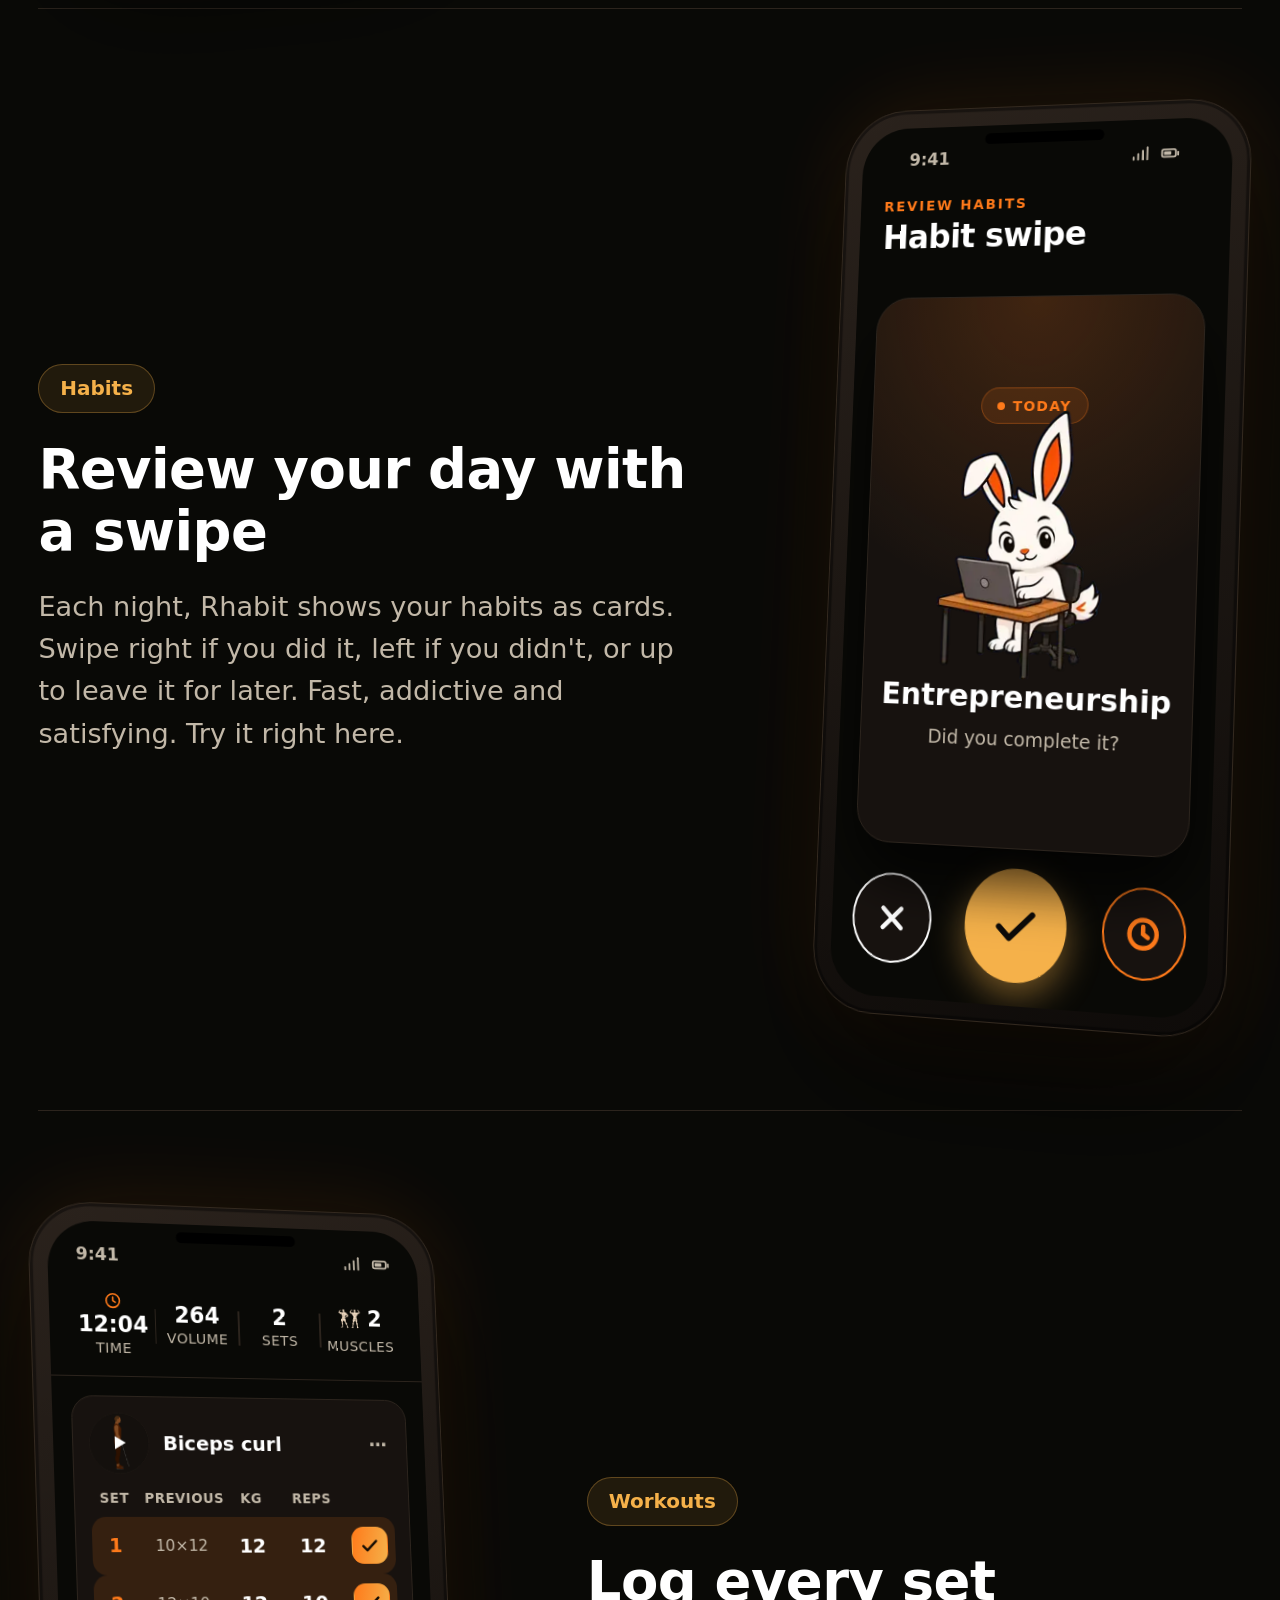
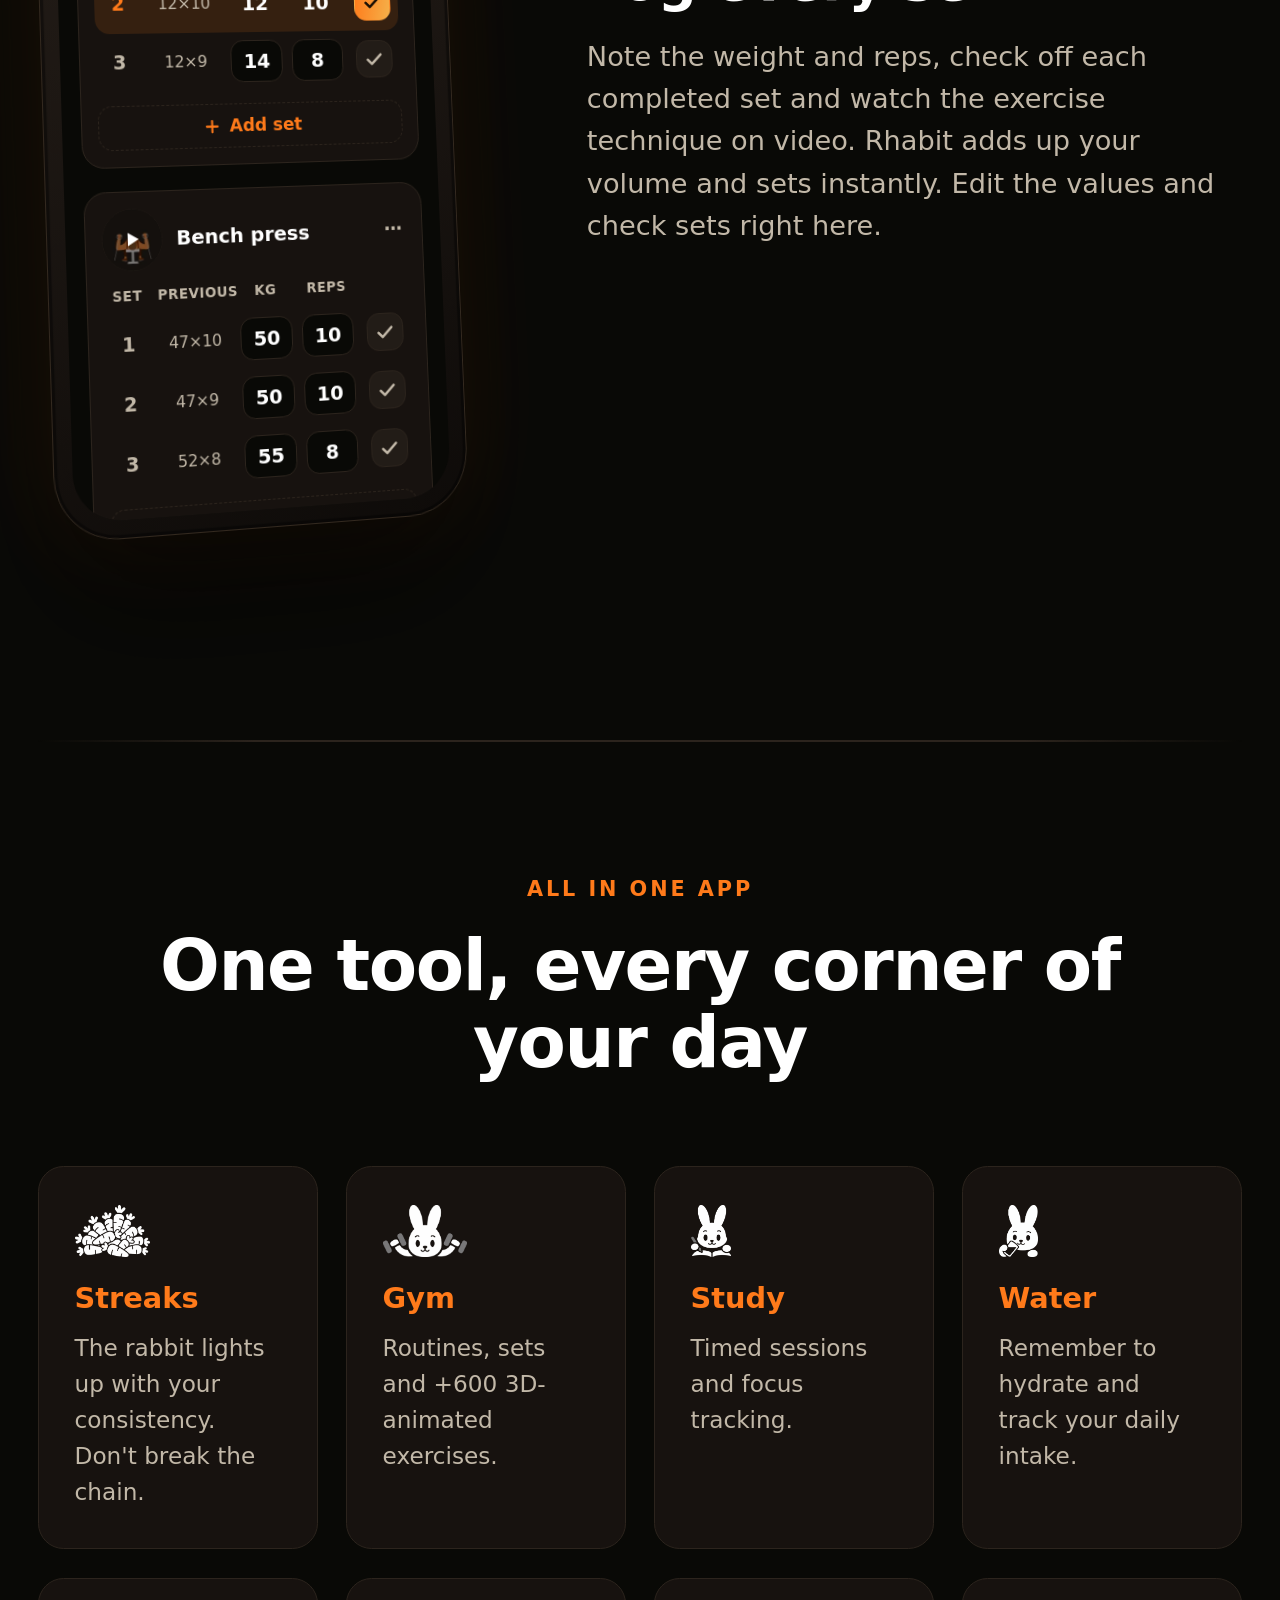
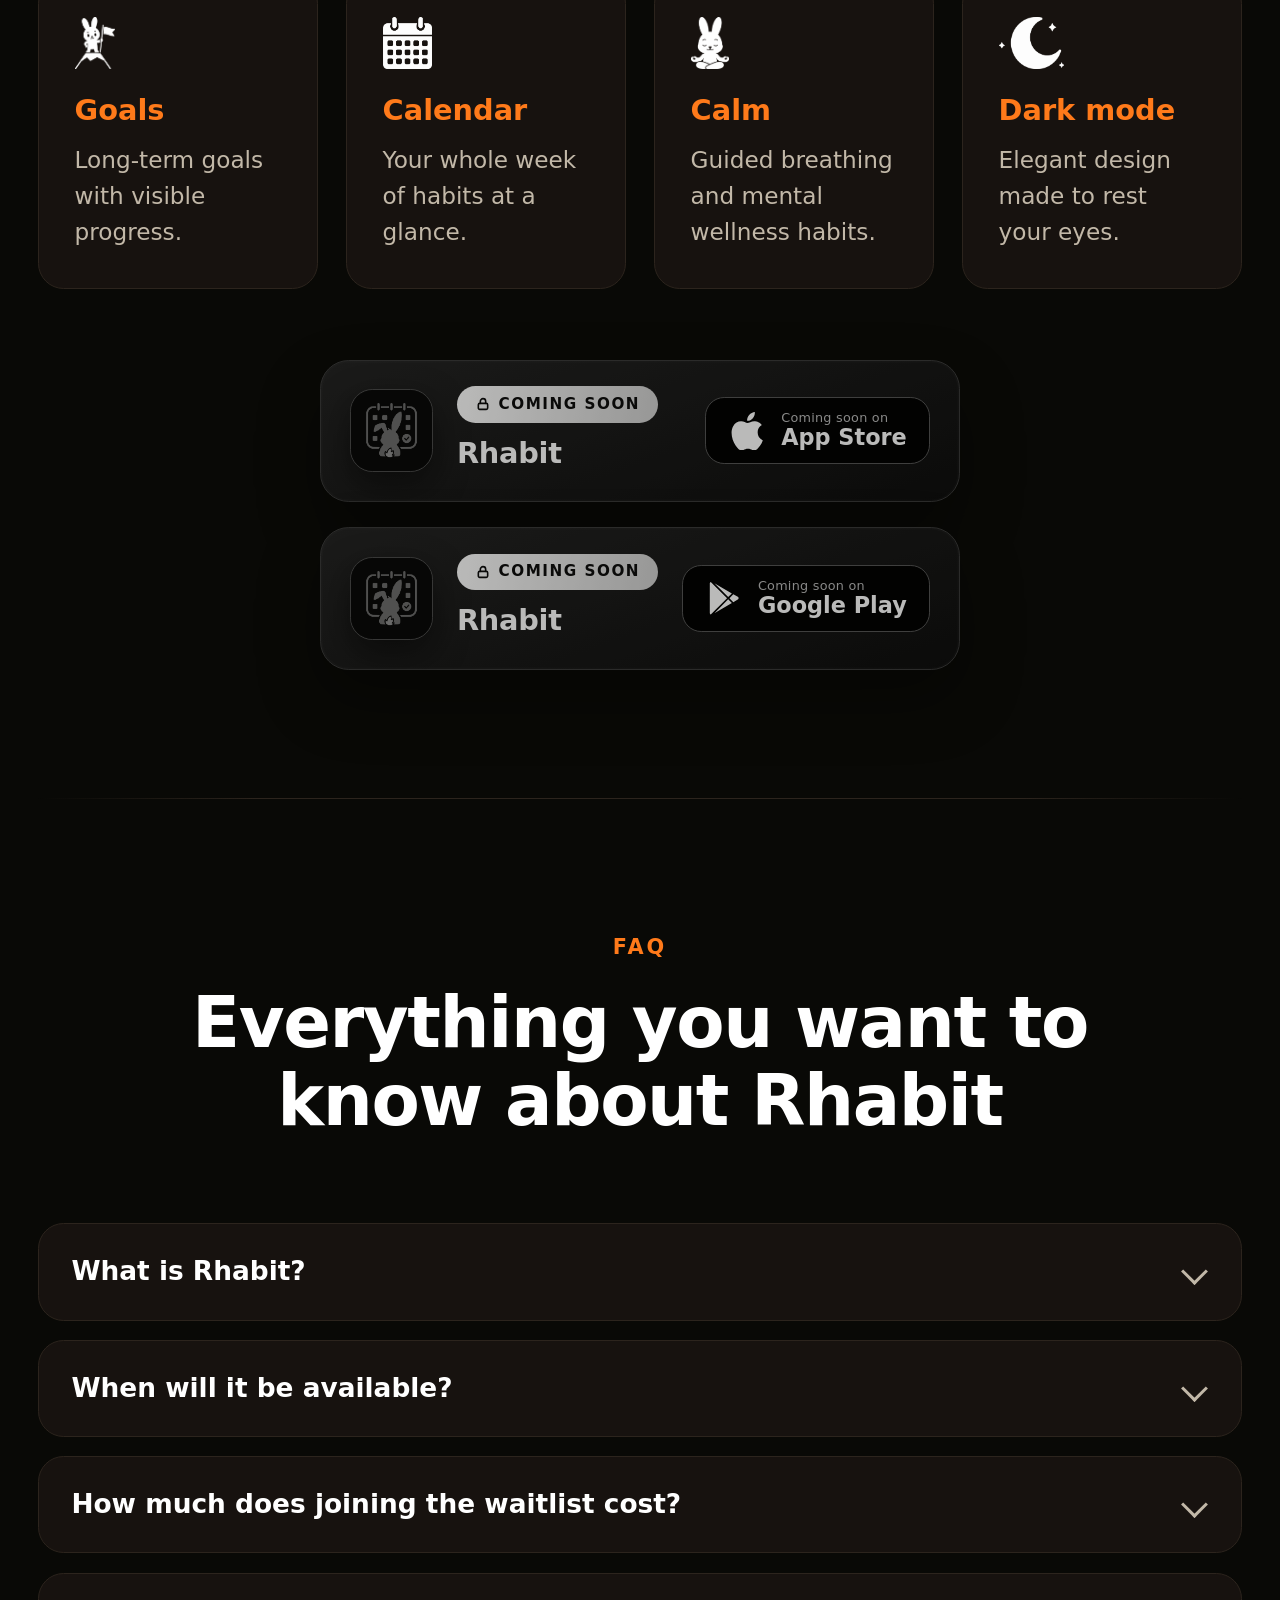
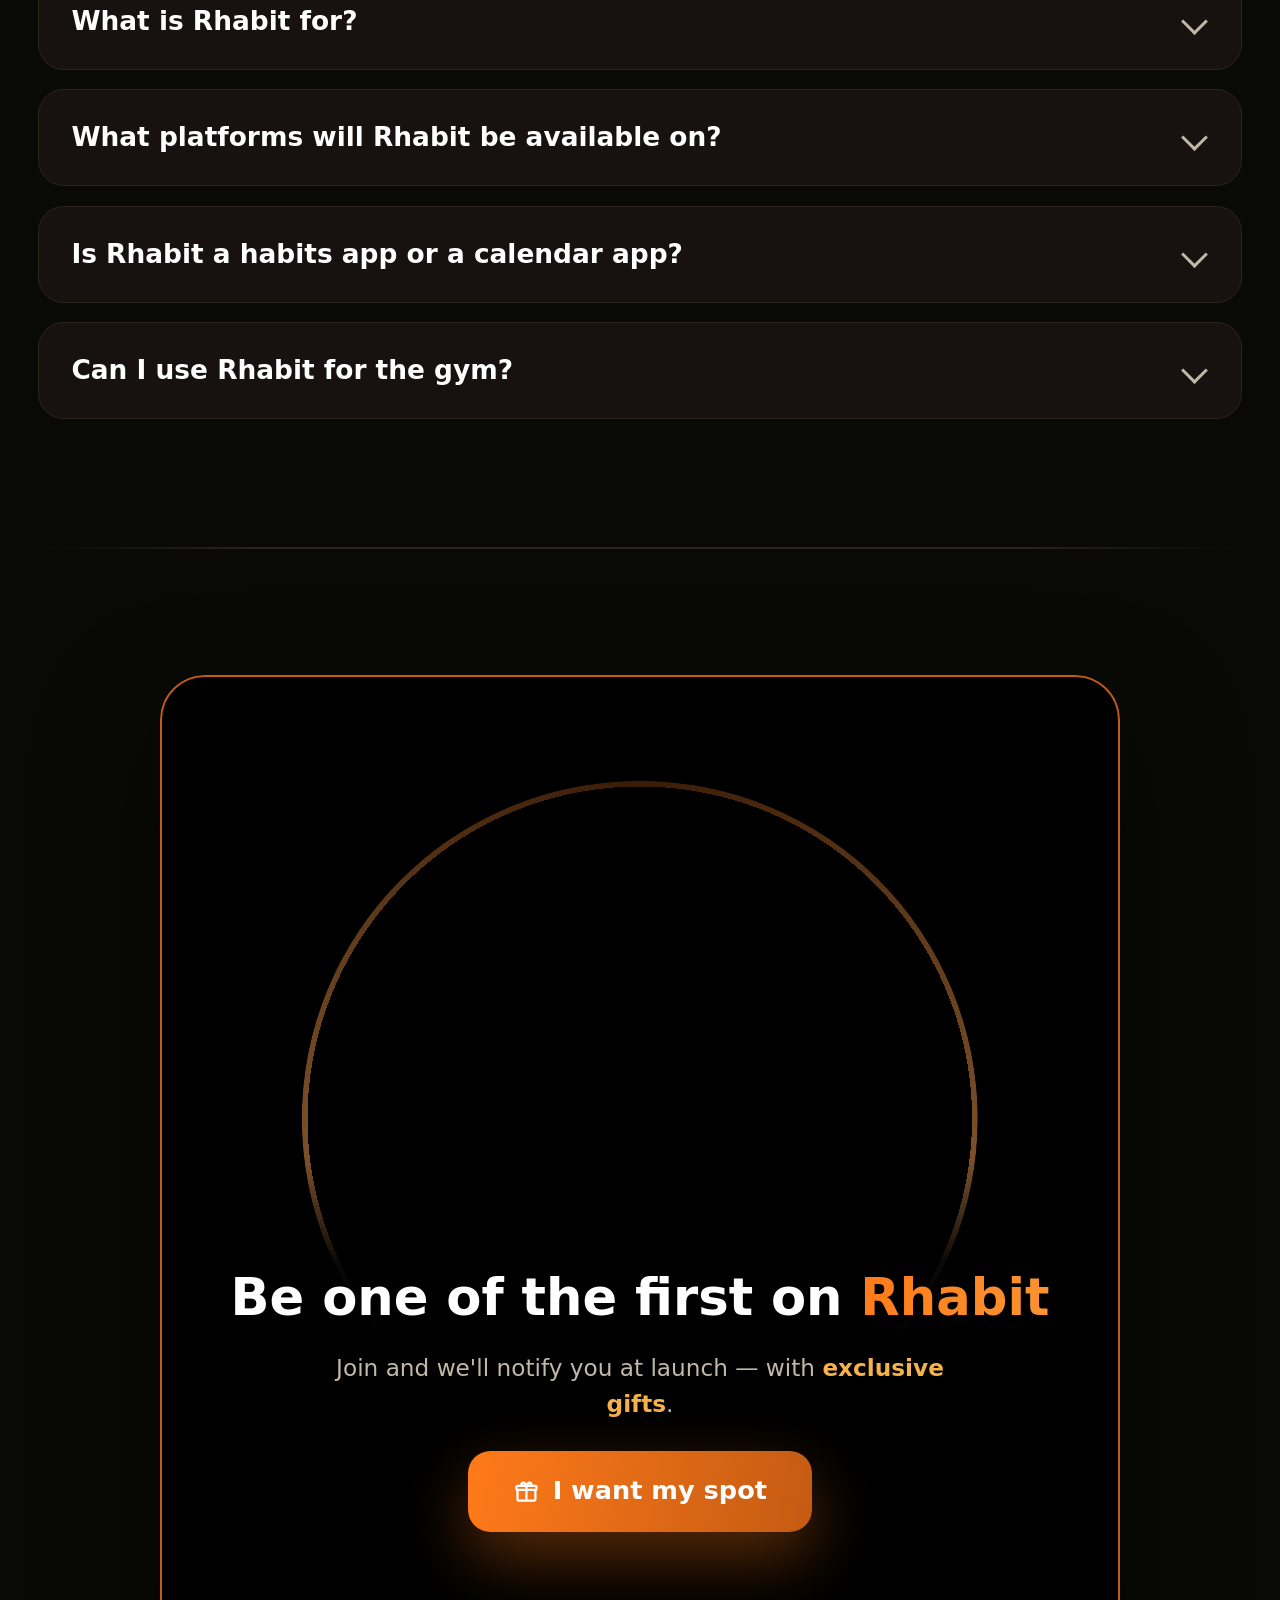
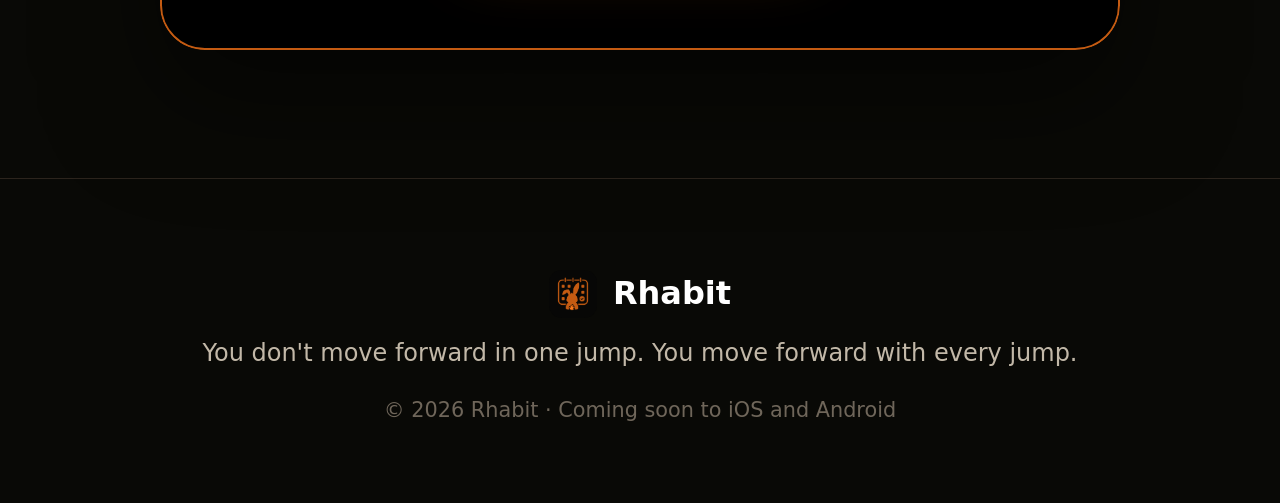
==== commit b34f526e: "Enfoca el registro en el ebook gratis: tarjeta estilo tienda (portada, -100%, precio tachado, GRATIS" ====
--- a/index.html
+++ b/index.html
@@ -352,6 +352,29 @@
           <strong>estudio</strong> y <strong>metas</strong>, y los convierte en una racha que no querrás romper.
         </p>
 
+        <!-- OFERTA EBOOK (estilo tienda) -->
+        <div class="ebook" id="ebook">
+          <div class="ebook__media">
+            <img src="assets/ebook.png" alt="Ebook «Deja de empezar de nuevo»" class="ebook__cover" width="240" height="312" decoding="async" />
+          </div>
+          <div class="ebook__info">
+            <span class="ebook__tag" data-i18n="ebook.tag">Gratis al registrarte</span>
+            <h2 class="ebook__title">Deja de empezar de nuevo</h2>
+            <p class="ebook__sub" data-i18n="ebook.sub">Cómo crear hábitos que realmente puedas mantener</p>
+            <div class="ebook__rating">
+              <span class="ebook__stars" aria-hidden="true">★★★★★</span>
+              <span class="ebook__meta" data-i18n="ebook.meta">4,9 · Guía en PDF · Descarga inmediata</span>
+            </div>
+            <div class="ebook__price">
+              <span class="ebook__off">-100%</span>
+              <span class="ebook__now" data-i18n="ebook.free">GRATIS</span>
+              <span class="ebook__was"><span data-i18n="ebook.listlabel">Precio de lista</span> <s>19,99&nbsp;€</s></span>
+            </div>
+            <p class="ebook__deal" data-i18n-html="ebook.deal">Deja tu correo y <strong>recibes el ebook gratis al instante</strong> + aviso y <strong>regalos en la app</strong> cuando lancemos.</p>
+            <a href="#email" class="ebook__cta" data-i18n="ebook.cta">Conseguirlo gratis</a>
+          </div>
+        </div>
+
         <!-- FORMULARIO DE CAPTACIÓN (lo más grande) -->
         <div class="waitlist" id="waitlist">
           <form id="waitlist-form" class="waitlist__form" novalidate>
@@ -369,16 +392,16 @@
                 data-i18n-aria="form.emailAria"
               />
               <button type="submit" class="waitlist__btn" data-i18n="form.notify">
-                Avísame al salir
+                Enviarme el ebook gratis
               </button>
             </div>
             <input type="text" id="hp-email" name="website" class="hp" tabindex="-1" autocomplete="off" aria-hidden="true" />
             <label class="waitlist__consent">
               <input type="checkbox" id="consent" required />
-              <span data-i18n-html="form.consent">Acepto la <a href="/privacidad.html">política de privacidad</a> y recibir el aviso de lanzamiento.</span>
+              <span data-i18n-html="form.consent">Acepto la <a href="/privacidad.html">política de privacidad</a> y recibir el ebook y el aviso de lanzamiento.</span>
             </label>
             <p class="waitlist__hint" id="form-hint">
-              <svg class="ico" aria-hidden="true" focusable="false"><use href="#i-gift"/></svg> <span data-i18n-html="hero.hint">Los que se apunten ahora reciben <strong>regalos exclusivos</strong> el día del lanzamiento.</span>
+              <svg class="ico" aria-hidden="true" focusable="false"><use href="#i-gift"/></svg> <span data-i18n-html="hero.hint">Pon tu correo y recibes el <strong>ebook gratis al instante</strong> + aviso y <strong>regalos en la app</strong> al lanzar.</span>
             </p>
           </form>
 
@@ -401,25 +424,25 @@
               <input type="text" id="hp-alt" name="website" class="hp" tabindex="-1" autocomplete="off" aria-hidden="true" />
               <label class="waitlist__consent">
                 <input type="checkbox" id="altch-consent" required />
-                <span data-i18n-html="form.consent">Acepto la <a href="/privacidad.html">política de privacidad</a> y recibir el aviso de lanzamiento.</span>
+                <span data-i18n-html="form.consent">Acepto la <a href="/privacidad.html">política de privacidad</a> y recibir el ebook y el aviso de lanzamiento.</span>
               </label>
               <p class="waitlist__hint">
-                <svg class="ico" aria-hidden="true" focusable="false"><use href="#i-check"/></svg> <span data-i18n-html="altch.hint">Te avisaremos por <strong id="altch-name">WhatsApp</strong> el día del lanzamiento.</span>
+                <svg class="ico" aria-hidden="true" focusable="false"><use href="#i-check"/></svg> <span data-i18n-html="altch.hint">Te enviamos el <strong>ebook gratis</strong> por <strong id="altch-name">WhatsApp</strong> y te avisamos, con regalos en la app, al lanzar.</span>
               </p>
             </form>
           </div>
 
           <div class="waitlist__success" id="waitlist-success" role="status" aria-live="polite" hidden>
             <div class="waitlist__check"><svg class="ico" aria-hidden="true" focusable="false"><use href="#i-check"/></svg></div>
-            <h3>¡Estás dentro!</h3>
-            <p>Te avisaremos en cuanto Rhabit esté disponible. Prepárate para tus <strong>regalos de bienvenida</strong> <svg class="ico" aria-hidden="true" focusable="false"><use href="#i-gift"/></svg></p>
+            <h3 data-i18n="success.title">¡Estás dentro!</h3>
+            <p><span data-i18n-html="success.text">Revisa tu correo: tu <strong>ebook gratis</strong> va de camino. Y tendrás <strong>regalos en la app</strong> el día del lanzamiento</span> <svg class="ico" aria-hidden="true" focusable="false"><use href="#i-gift"/></svg></p>
           </div>
         </div>
 
         <ul class="hero__trust">
-          <li><svg class="ico" aria-hidden="true" focusable="false"><use href="#i-check"/></svg> <span data-i18n="trust1">Sin spam, solo el aviso de lanzamiento</span></li>
+          <li><svg class="ico" aria-hidden="true" focusable="false"><use href="#i-check"/></svg> <span data-i18n="trust1">Ebook gratis al instante en tu correo</span></li>
           <li><svg class="ico" aria-hidden="true" focusable="false"><use href="#i-check"/></svg> <span data-i18n="trust2">Tu correo se guarda cifrado</span></li>
-          <li><svg class="ico" aria-hidden="true" focusable="false"><use href="#i-check"/></svg> <span data-i18n="trust3">Regalos garantizados para los primeros</span></li>
+          <li><svg class="ico" aria-hidden="true" focusable="false"><use href="#i-check"/></svg> <span data-i18n="trust3">Regalos en la app para los primeros</span></li>
         </ul>
       </div>
     </section>
--- a/styles.css
+++ b/styles.css
@@ -217,6 +217,54 @@
 .hero__trust{
   list-style:none;display:flex;flex-wrap:wrap;justify-content:center;gap:8px 22px;
   margin-top:24px;font-size:13.5px;color:#8a8072;
+}
+
+/* ---------- Oferta ebook (estilo tienda) ---------- */
+.ebook{
+  width:100%;max-width:560px;margin:30px auto 0;
+  display:flex;gap:22px;align-items:center;text-align:left;
+  background:linear-gradient(180deg,#ffffff,#f4f1ec);
+  border:1px solid var(--border);border-radius:18px;
+  padding:20px 22px;box-shadow:0 26px 60px rgba(0,0,0,.4);
+}
+.ebook__media{flex:0 0 auto;display:grid;place-items:center}
+.ebook__cover{
+  width:130px;height:auto;border-radius:4px;
+  box-shadow:0 14px 28px rgba(0,0,0,.28);transform:rotate(-2deg);
+}
+.ebook__info{flex:1 1 auto;min-width:0;color:#1a140d}
+.ebook__tag{
+  display:inline-block;font-size:11.5px;font-weight:800;letter-spacing:.04em;text-transform:uppercase;
+  color:#1a0f04;background:linear-gradient(100deg,var(--accent),var(--gold));
+  padding:4px 10px;border-radius:999px;
+}
+.ebook__title{font-size:20px;line-height:1.2;margin:10px 0 2px;color:#141414;font-weight:800}
+.ebook__sub{font-size:13.5px;color:#5c5348;margin:0 0 8px}
+.ebook__rating{display:flex;align-items:center;gap:8px;font-size:12.5px;color:#5c5348;margin-bottom:10px}
+.ebook__stars{color:#f5a623;letter-spacing:1px;font-size:14px}
+.ebook__price{display:flex;align-items:baseline;gap:10px;flex-wrap:wrap;margin-bottom:10px}
+.ebook__off{
+  background:#cc0c39;color:#fff;font-weight:800;font-size:13px;
+  padding:2px 8px;border-radius:5px;
+}
+.ebook__now{color:#0f7b0f;font-weight:900;font-size:24px;line-height:1}
+.ebook__was{font-size:12.5px;color:#7a7166}
+.ebook__was s{color:#9a9084}
+.ebook__deal{font-size:13.5px;line-height:1.45;color:#4a4238;margin-bottom:14px}
+.ebook__deal strong{color:#141414}
+.ebook__cta{
+  display:inline-block;background:linear-gradient(180deg,#ffd35c,#f7a30a);
+  color:#1a0f04;font-weight:800;font-size:14.5px;
+  padding:10px 22px;border-radius:999px;border:1px solid #e08c00;
+  box-shadow:0 8px 18px rgba(247,163,10,.35);transition:filter .15s var(--ease),transform .1s var(--ease);
+}
+.ebook__cta:hover{filter:brightness(1.05)}
+.ebook__cta:active{transform:scale(.97)}
+@media(max-width:520px){
+  .ebook{flex-direction:column;text-align:center;gap:16px;padding:22px 18px}
+  .ebook__info{text-align:center}
+  .ebook__rating,.ebook__price{justify-content:center}
+  .ebook__cover{width:150px}
 }
 
 /* ---------- Strip ---------- */
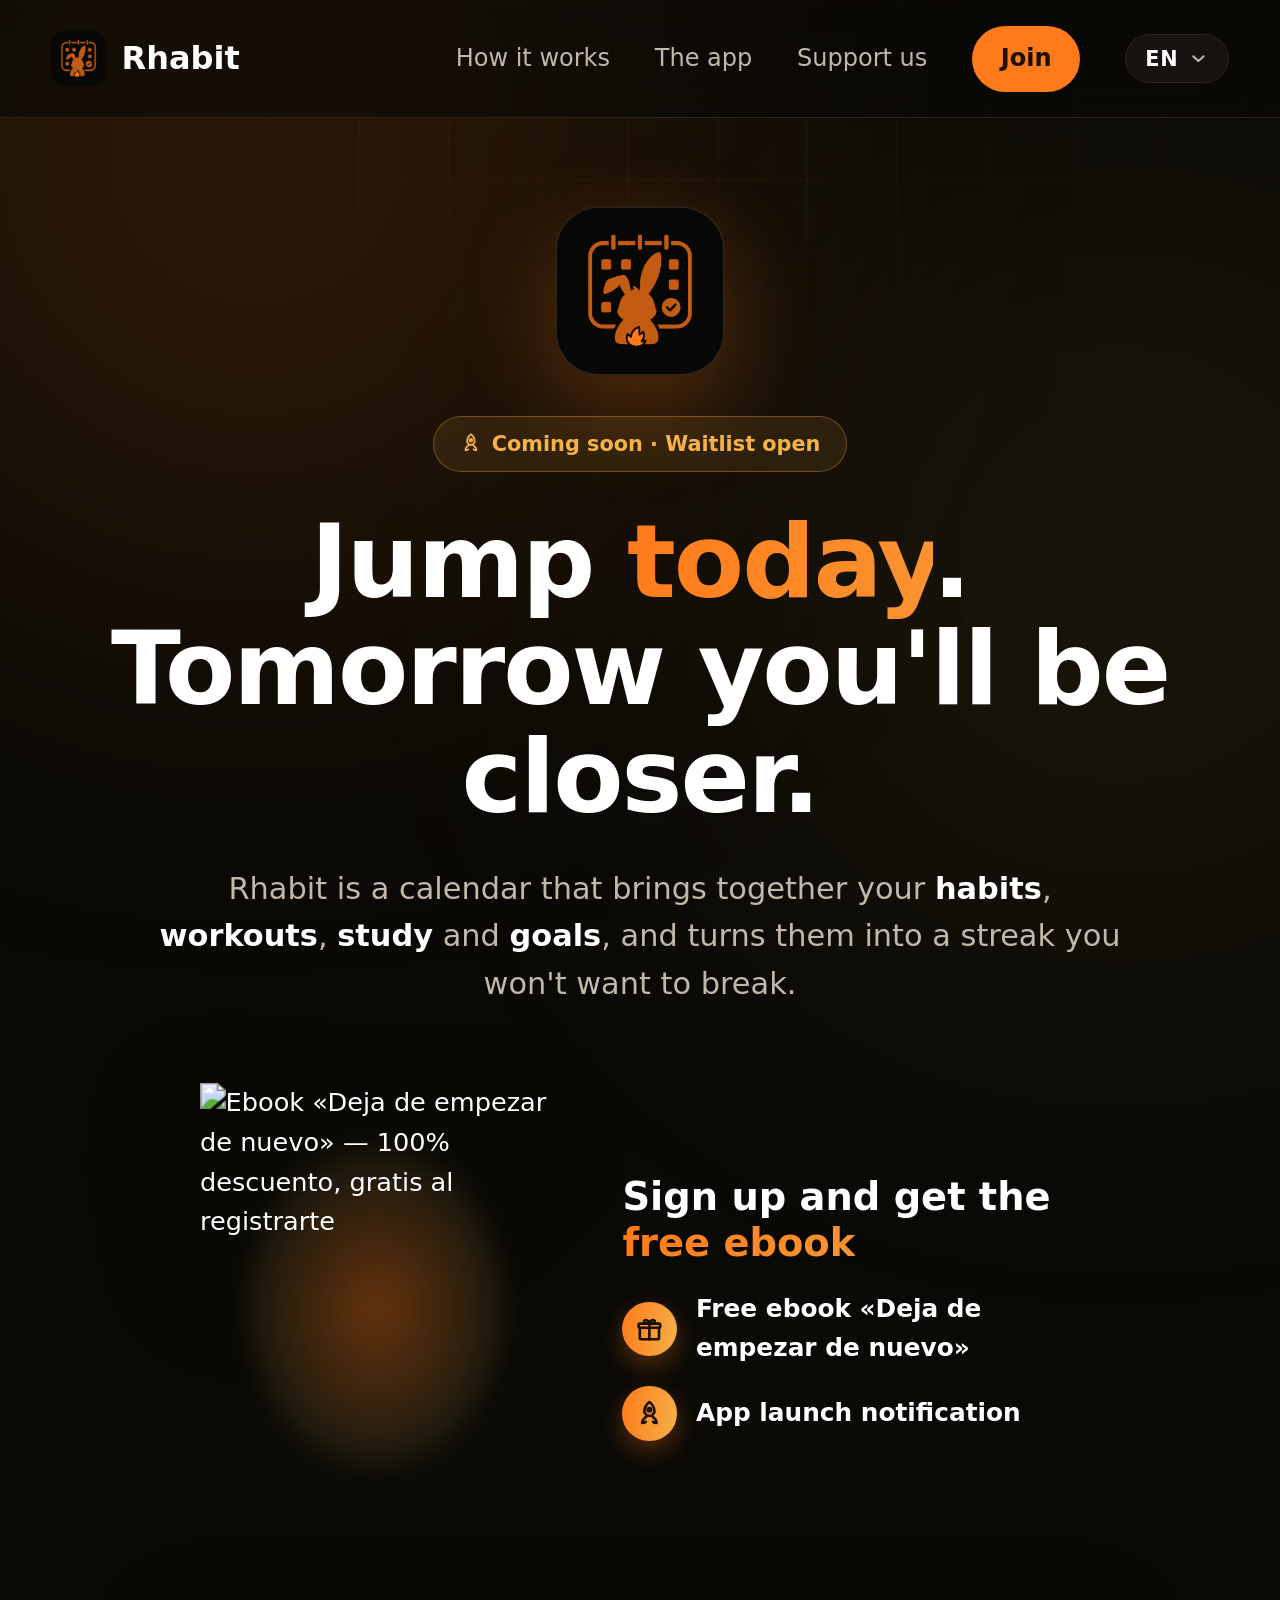
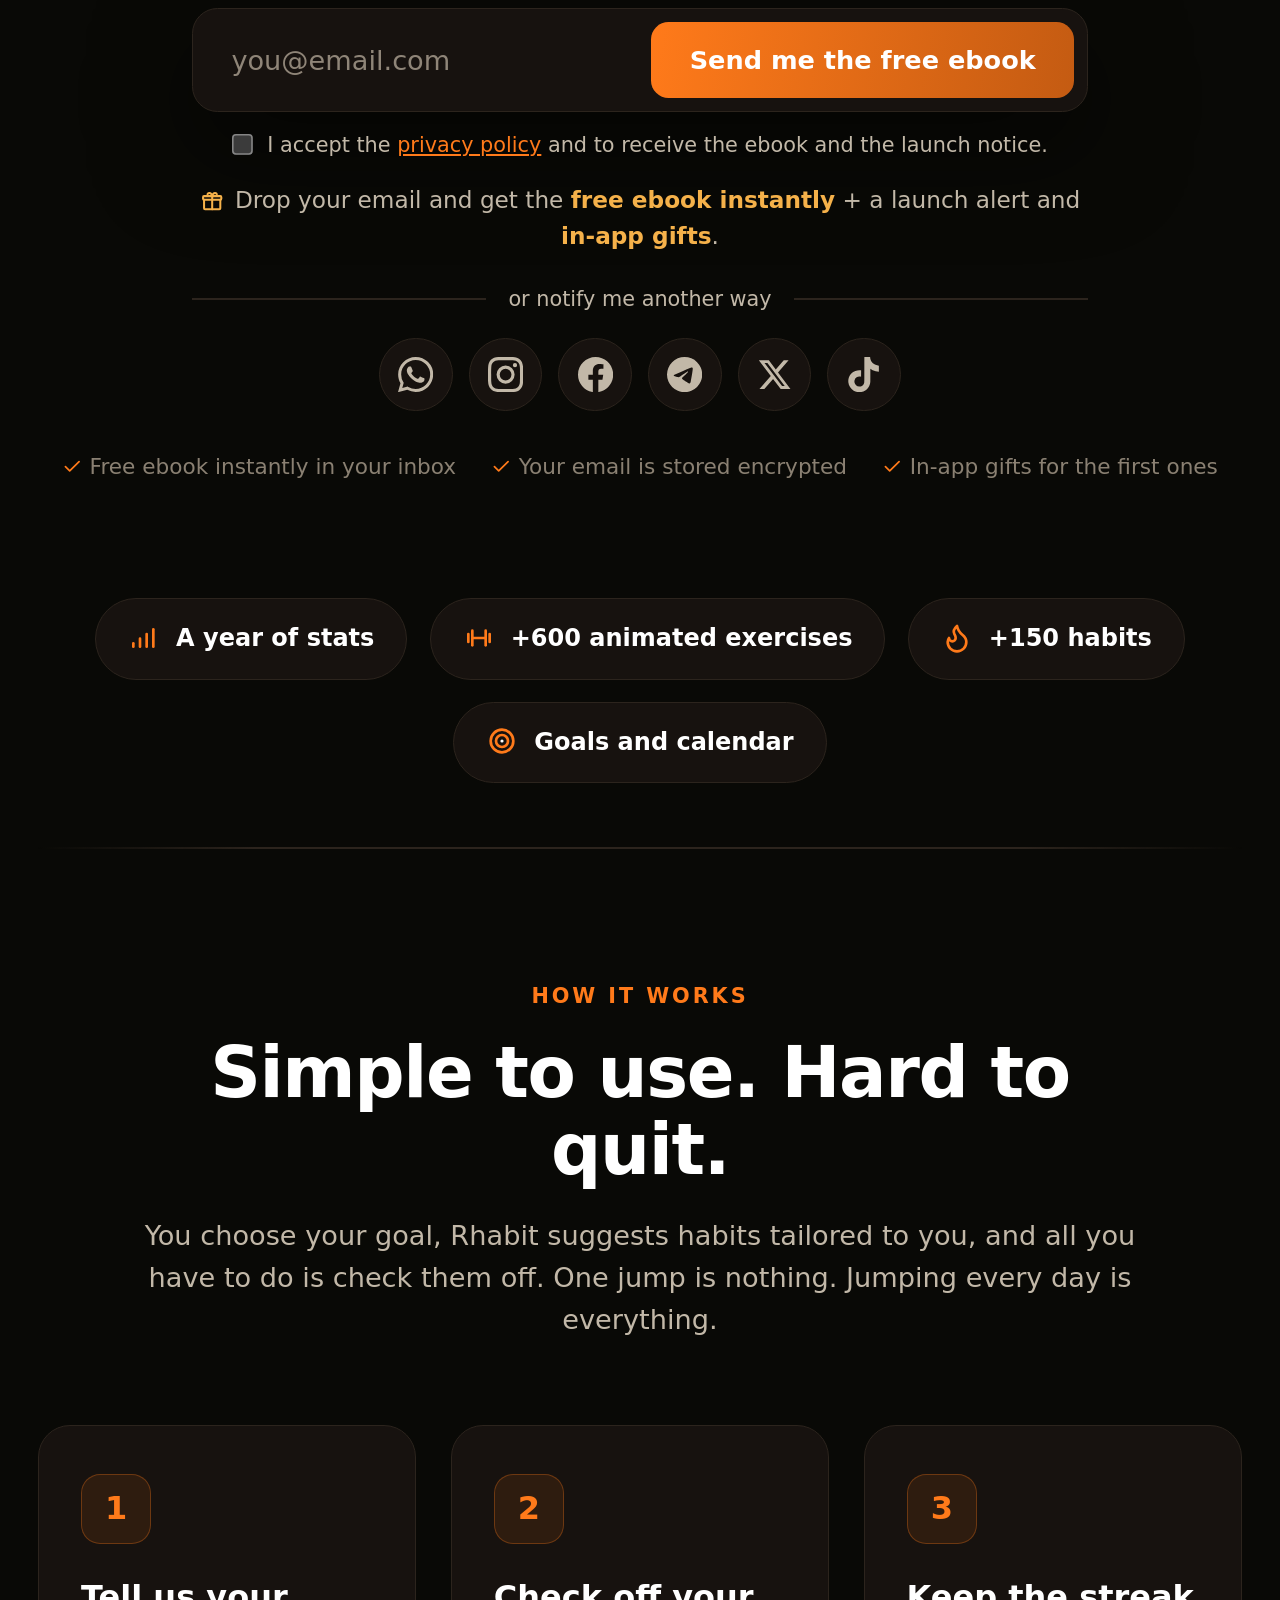
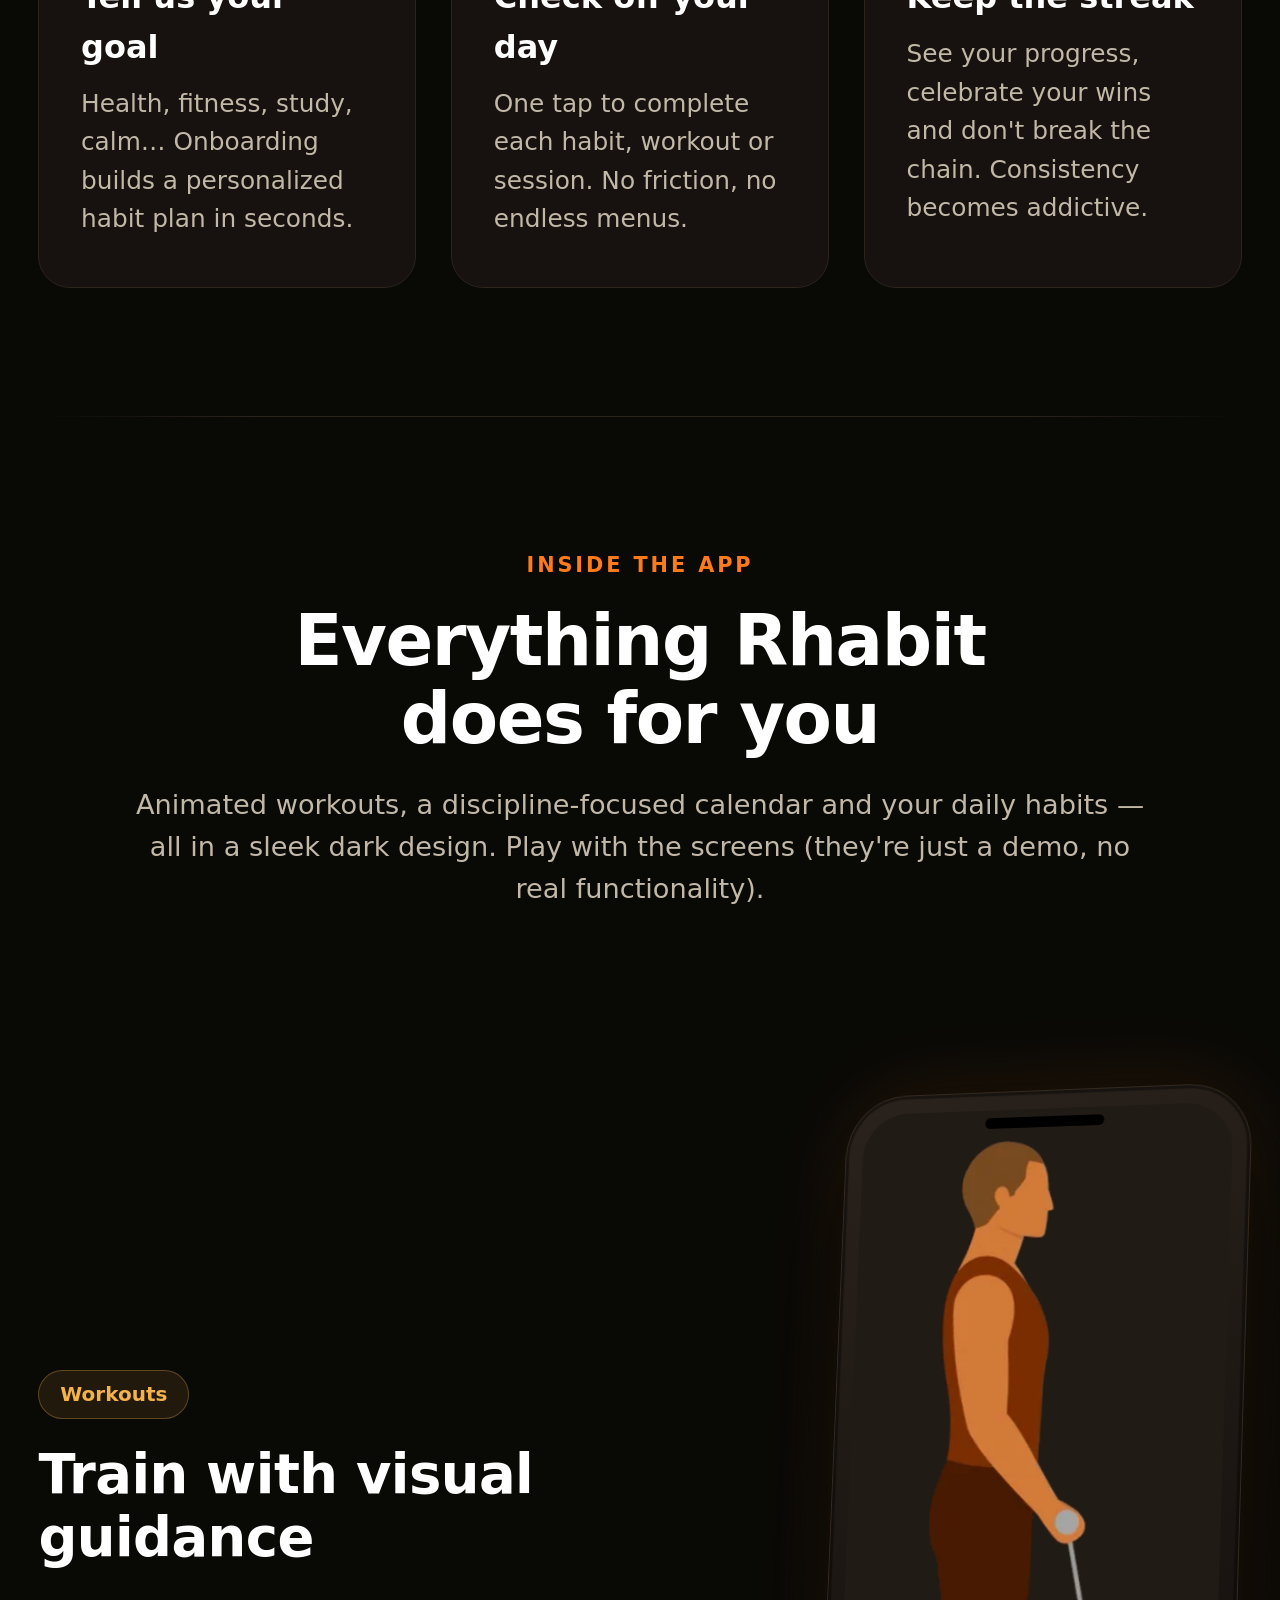
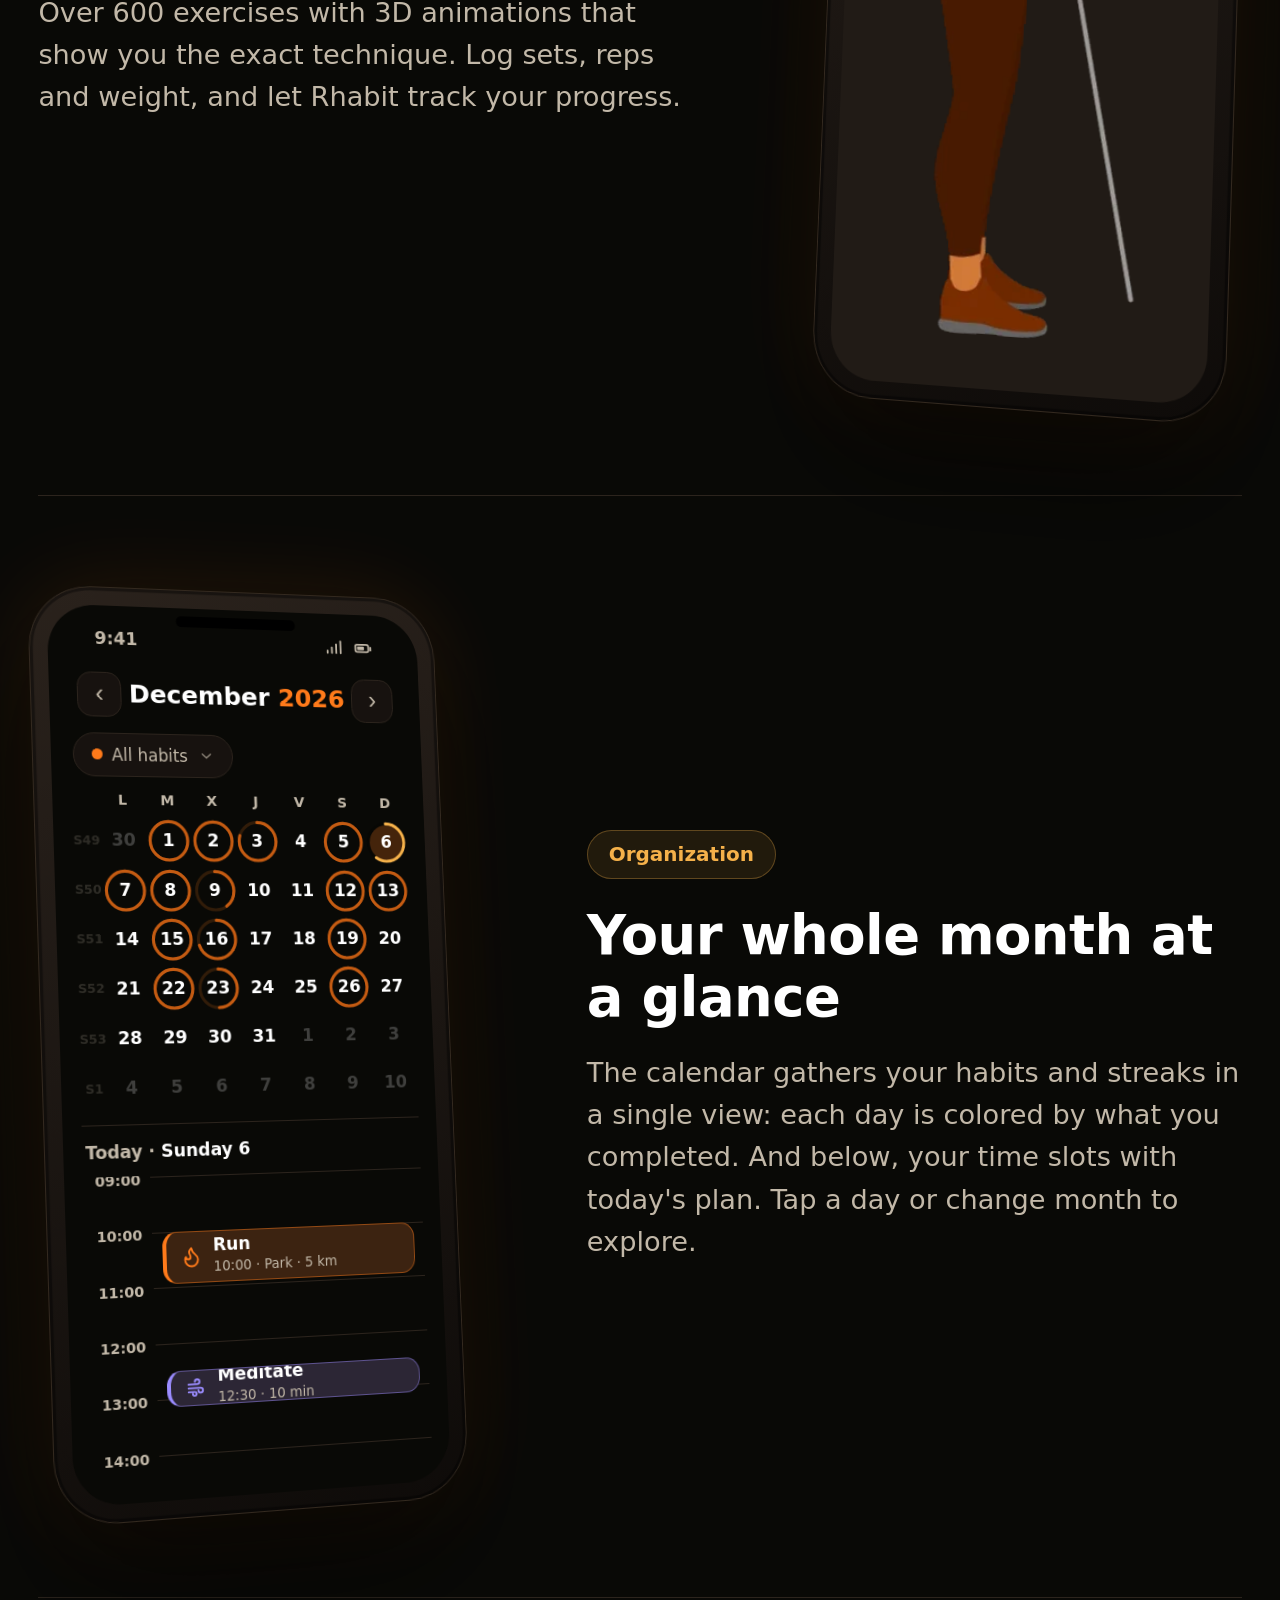
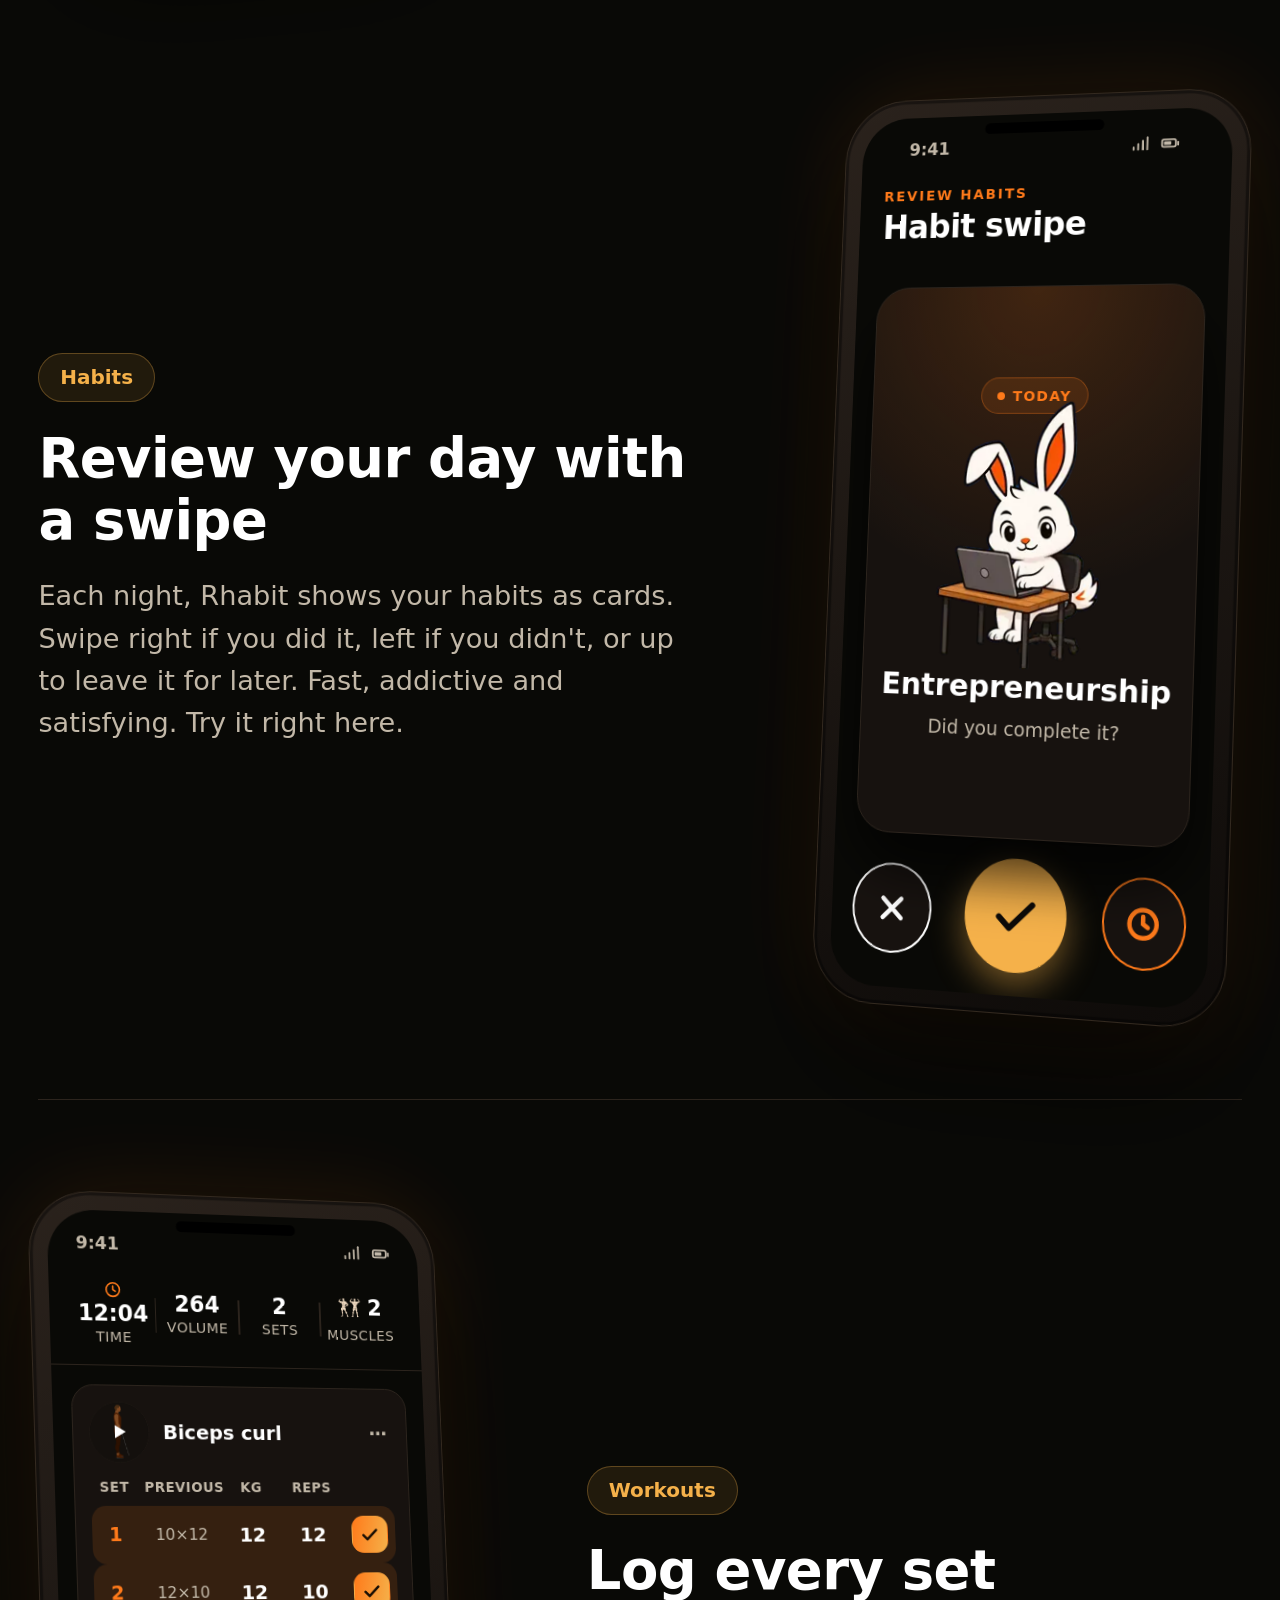
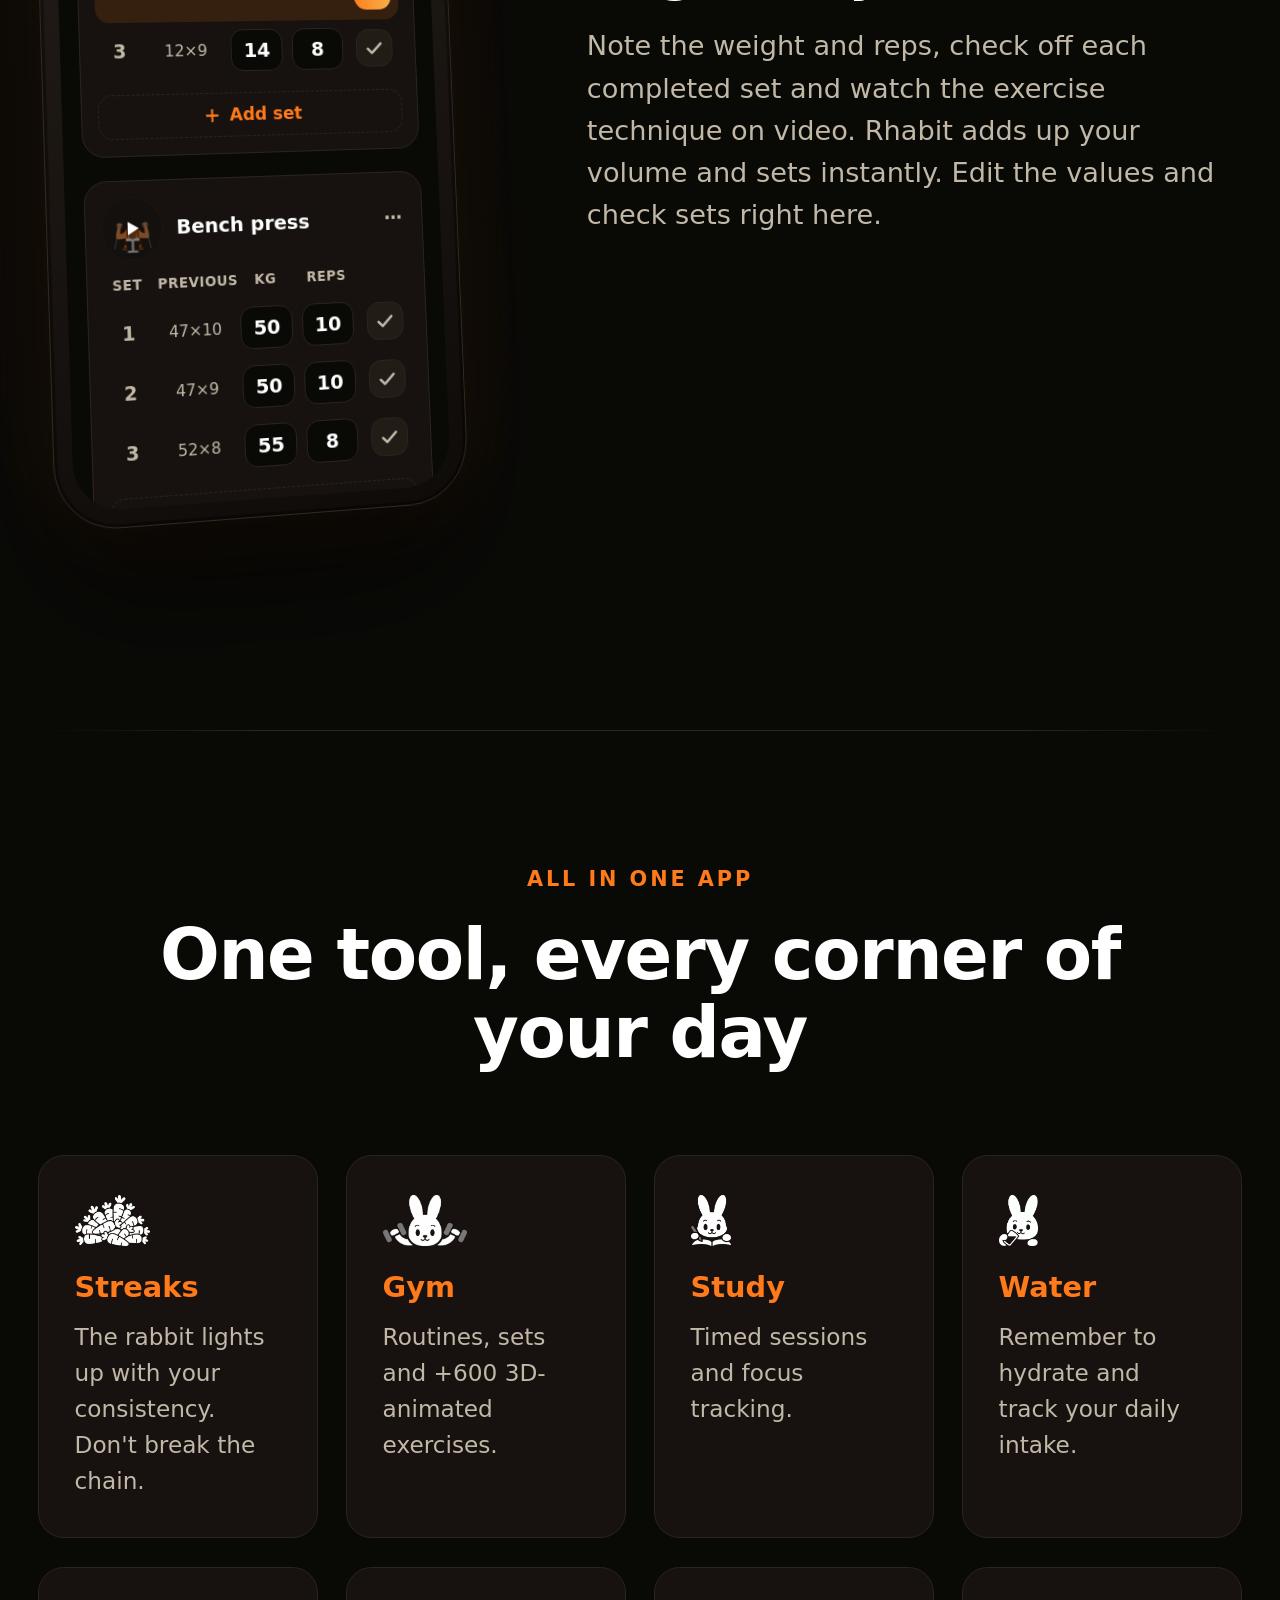
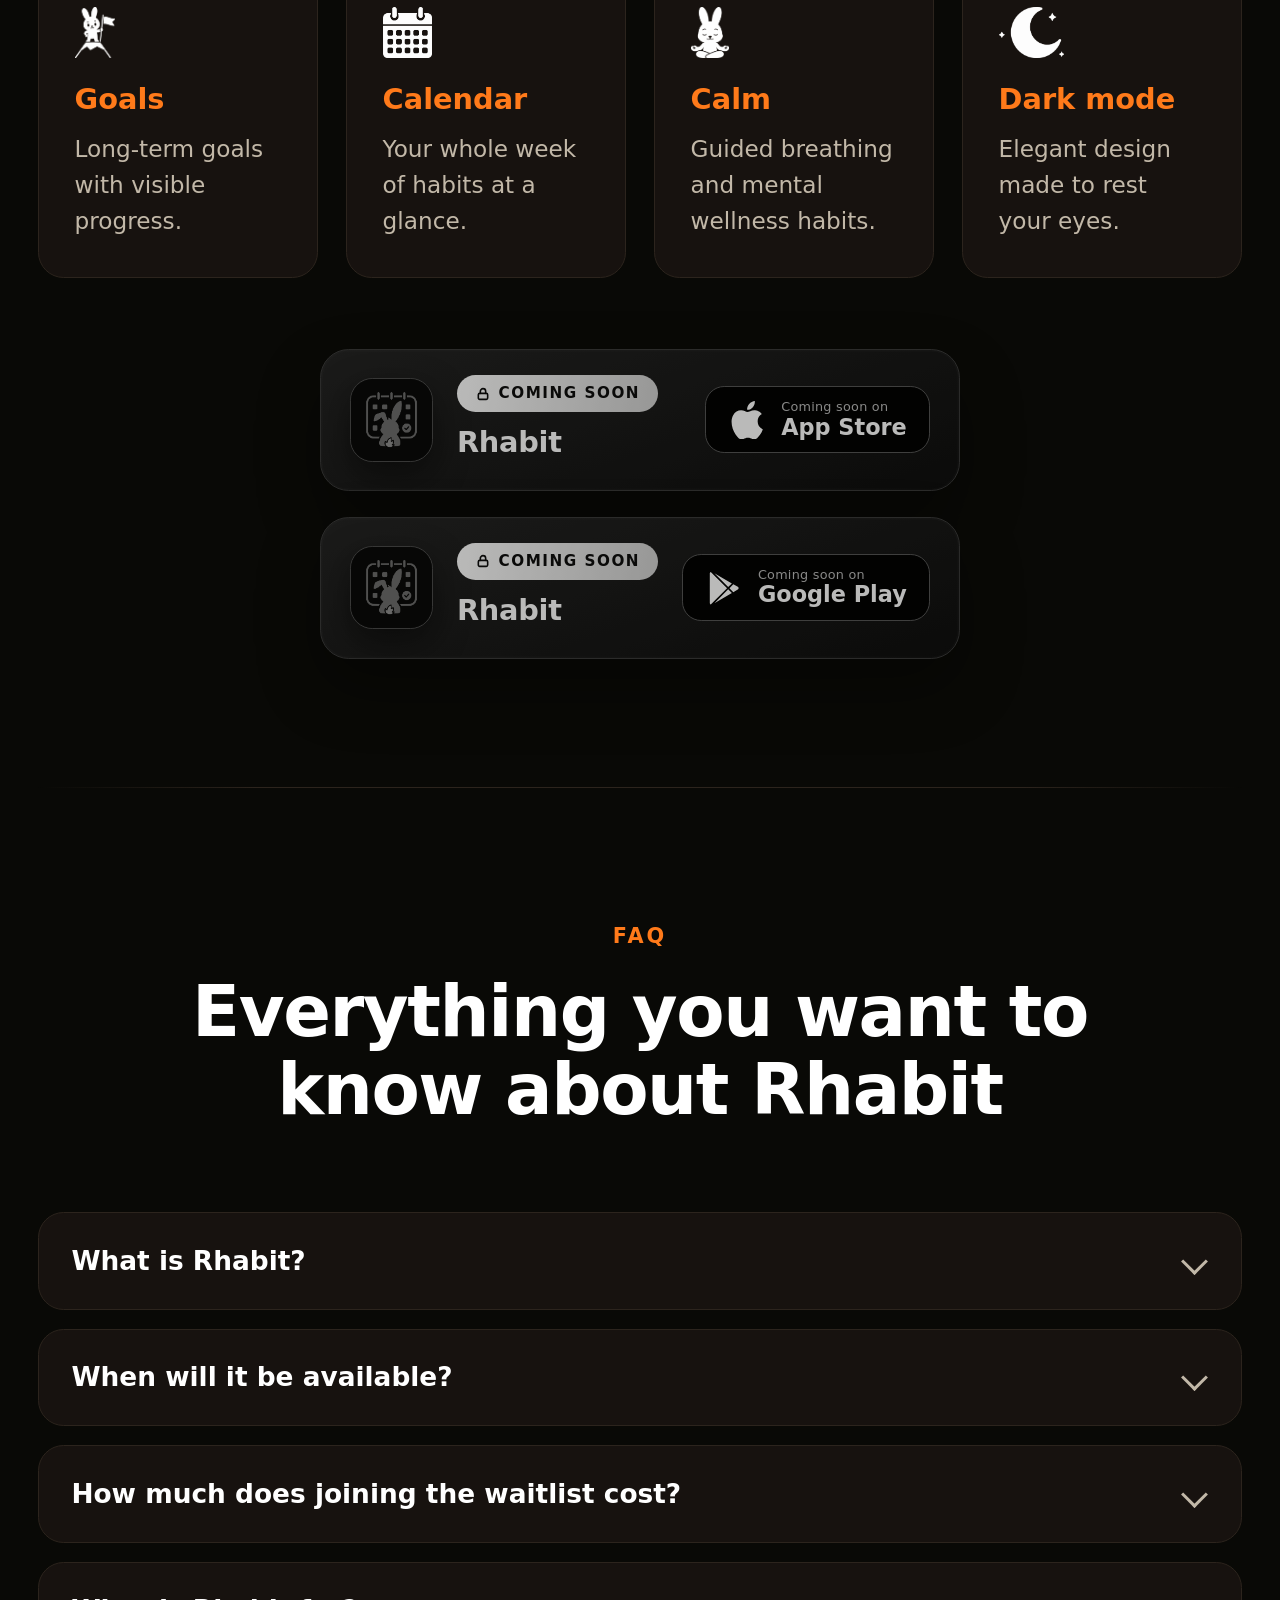
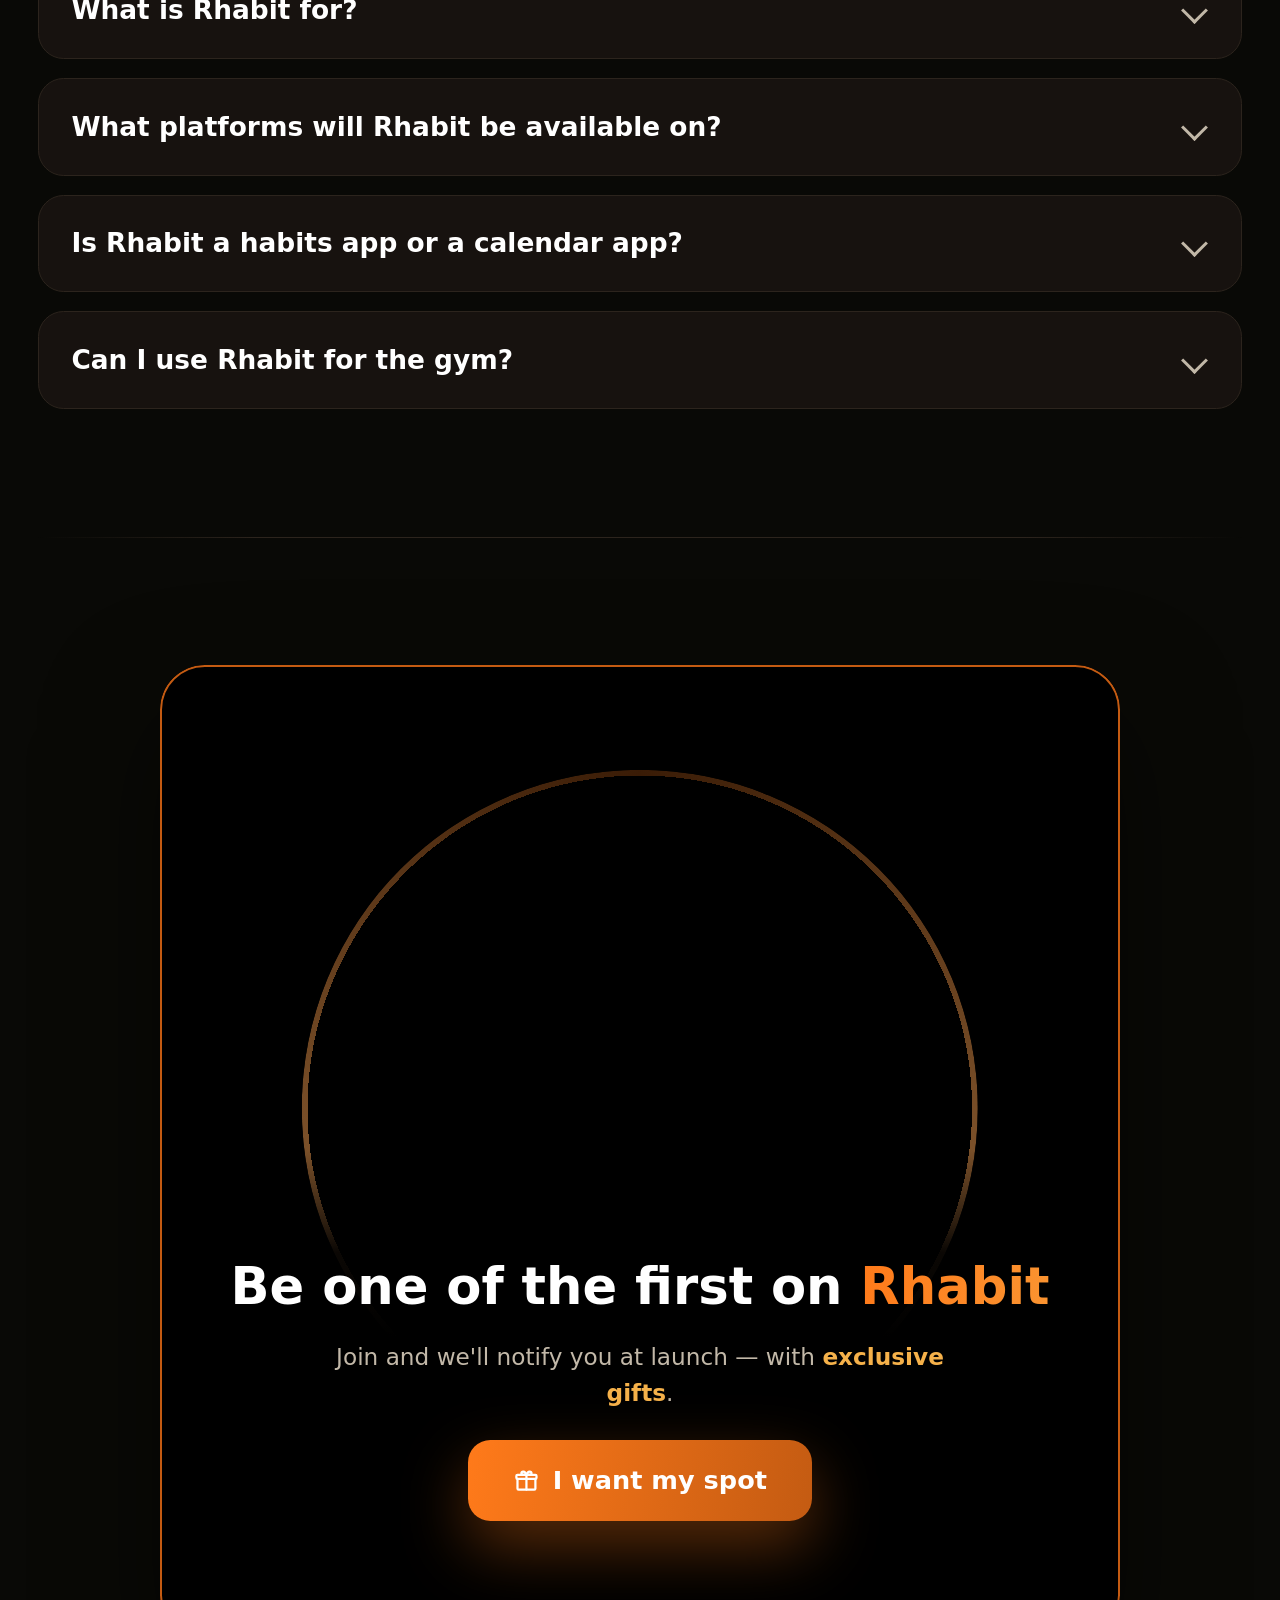
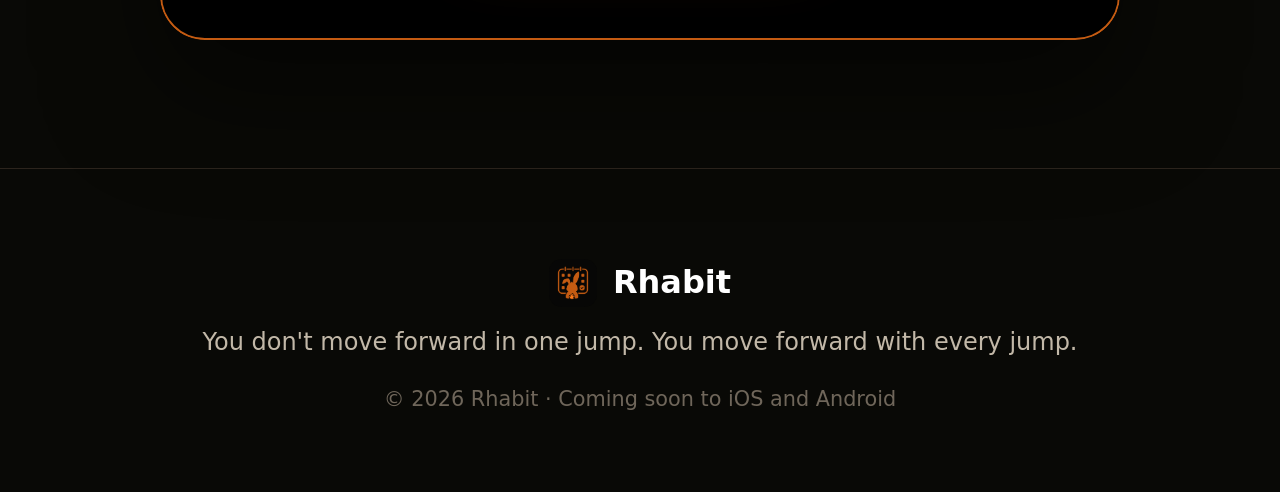
==== commit e32fda6b: "Ebook: tarjeta minimalista con portada nueva (100% dcto + precio incrustados), libro flotante animad" ====
--- a/index.html
+++ b/index.html
@@ -352,26 +352,17 @@
           <strong>estudio</strong> y <strong>metas</strong>, y los convierte en una racha que no querrás romper.
         </p>
 
-        <!-- OFERTA EBOOK (estilo tienda) -->
+        <!-- OFERTA EBOOK -->
         <div class="ebook" id="ebook">
           <div class="ebook__media">
-            <img src="assets/ebook.png" alt="Ebook «Deja de empezar de nuevo»" class="ebook__cover" width="240" height="312" decoding="async" />
+            <img src="assets/ebook.png" alt="Ebook «Deja de empezar de nuevo» — 100% descuento, gratis al registrarte" class="ebook__cover" width="300" height="382" decoding="async" />
           </div>
           <div class="ebook__info">
-            <span class="ebook__tag" data-i18n="ebook.tag">Gratis al registrarte</span>
-            <h2 class="ebook__title">Deja de empezar de nuevo</h2>
-            <p class="ebook__sub" data-i18n="ebook.sub">Cómo crear hábitos que realmente puedas mantener</p>
-            <div class="ebook__rating">
-              <span class="ebook__stars" aria-hidden="true">★★★★★</span>
-              <span class="ebook__meta" data-i18n="ebook.meta">4,9 · Guía en PDF · Descarga inmediata</span>
-            </div>
-            <div class="ebook__price">
-              <span class="ebook__off">-100%</span>
-              <span class="ebook__now" data-i18n="ebook.free">GRATIS</span>
-              <span class="ebook__was"><span data-i18n="ebook.listlabel">Precio de lista</span> <s>19,99&nbsp;€</s></span>
-            </div>
-            <p class="ebook__deal" data-i18n-html="ebook.deal">Deja tu correo y <strong>recibes el ebook gratis al instante</strong> + aviso y <strong>regalos en la app</strong> cuando lancemos.</p>
-            <a href="#email" class="ebook__cta" data-i18n="ebook.cta">Conseguirlo gratis</a>
+            <h2 class="ebook__title" data-i18n-html="ebook.title">Regístrate y llévate el <span class="grad">ebook gratis</span></h2>
+            <ul class="ebook__perks">
+              <li><span class="ebook__ic"><svg class="ico" aria-hidden="true" focusable="false"><use href="#i-gift"/></svg></span> <span data-i18n="ebook.perk1">Ebook «Deja de empezar de nuevo» gratis</span></li>
+              <li><span class="ebook__ic"><svg class="ico" aria-hidden="true" focusable="false"><use href="#i-rocket"/></svg></span> <span data-i18n="ebook.perk2">Aviso del lanzamiento de la app</span></li>
+            </ul>
           </div>
         </div>
 
--- a/styles.css
+++ b/styles.css
@@ -219,52 +219,52 @@
   margin-top:24px;font-size:13.5px;color:#8a8072;
 }
 
-/* ---------- Oferta ebook (estilo tienda) ---------- */
+/* ---------- Oferta ebook (minimal + libro flotante) ---------- */
 .ebook{
-  width:100%;max-width:560px;margin:30px auto 0;
-  display:flex;gap:22px;align-items:center;text-align:left;
-  background:linear-gradient(180deg,#ffffff,#f4f1ec);
-  border:1px solid var(--border);border-radius:18px;
-  padding:20px 22px;box-shadow:0 26px 60px rgba(0,0,0,.4);
-}
-.ebook__media{flex:0 0 auto;display:grid;place-items:center}
+  width:100%;max-width:600px;margin:34px auto 0;
+  display:flex;gap:30px;align-items:center;justify-content:center;text-align:left;
+}
+.ebook__media{flex:0 0 auto;position:relative;padding:14px}
+/* Glow cálido detrás del libro */
+.ebook__media::before{
+  content:"";position:absolute;inset:0;z-index:0;border-radius:50%;
+  background:radial-gradient(closest-side,rgba(255,122,26,.38),rgba(245,177,74,.12) 55%,transparent 72%);
+  filter:blur(6px);animation:ebookGlow 4.5s ease-in-out infinite;
+}
 .ebook__cover{
-  width:130px;height:auto;border-radius:4px;
-  box-shadow:0 14px 28px rgba(0,0,0,.28);transform:rotate(-2deg);
-}
-.ebook__info{flex:1 1 auto;min-width:0;color:#1a140d}
-.ebook__tag{
-  display:inline-block;font-size:11.5px;font-weight:800;letter-spacing:.04em;text-transform:uppercase;
-  color:#1a0f04;background:linear-gradient(100deg,var(--accent),var(--gold));
-  padding:4px 10px;border-radius:999px;
-}
-.ebook__title{font-size:20px;line-height:1.2;margin:10px 0 2px;color:#141414;font-weight:800}
-.ebook__sub{font-size:13.5px;color:#5c5348;margin:0 0 8px}
-.ebook__rating{display:flex;align-items:center;gap:8px;font-size:12.5px;color:#5c5348;margin-bottom:10px}
-.ebook__stars{color:#f5a623;letter-spacing:1px;font-size:14px}
-.ebook__price{display:flex;align-items:baseline;gap:10px;flex-wrap:wrap;margin-bottom:10px}
-.ebook__off{
-  background:#cc0c39;color:#fff;font-weight:800;font-size:13px;
-  padding:2px 8px;border-radius:5px;
-}
-.ebook__now{color:#0f7b0f;font-weight:900;font-size:24px;line-height:1}
-.ebook__was{font-size:12.5px;color:#7a7166}
-.ebook__was s{color:#9a9084}
-.ebook__deal{font-size:13.5px;line-height:1.45;color:#4a4238;margin-bottom:14px}
-.ebook__deal strong{color:#141414}
-.ebook__cta{
-  display:inline-block;background:linear-gradient(180deg,#ffd35c,#f7a30a);
-  color:#1a0f04;font-weight:800;font-size:14.5px;
-  padding:10px 22px;border-radius:999px;border:1px solid #e08c00;
-  box-shadow:0 8px 18px rgba(247,163,10,.35);transition:filter .15s var(--ease),transform .1s var(--ease);
-}
-.ebook__cta:hover{filter:brightness(1.05)}
-.ebook__cta:active{transform:scale(.97)}
-@media(max-width:520px){
-  .ebook{flex-direction:column;text-align:center;gap:16px;padding:22px 18px}
-  .ebook__info{text-align:center}
-  .ebook__rating,.ebook__price{justify-content:center}
-  .ebook__cover{width:150px}
+  position:relative;z-index:1;width:220px;height:auto;
+  filter:drop-shadow(0 26px 34px rgba(0,0,0,.55));
+  animation:ebookFloat 5s ease-in-out infinite;transform-origin:center;
+}
+.ebook__info{flex:0 1 300px;min-width:0}
+.ebook__title{font-size:24px;line-height:1.18;font-weight:800;margin-bottom:16px}
+.ebook__perks{list-style:none;display:flex;flex-direction:column;gap:12px}
+.ebook__perks li{
+  display:flex;align-items:center;gap:12px;font-size:15.5px;font-weight:600;color:var(--text);
+}
+.ebook__ic{
+  flex:0 0 auto;width:34px;height:34px;border-radius:50%;display:grid;place-items:center;color:#1a0f04;
+  background:linear-gradient(100deg,var(--accent),var(--gold));box-shadow:0 6px 16px rgba(255,122,26,.32);
+}
+.ebook__ic .ico{width:18px;height:18px;stroke-width:2.2}
+@keyframes ebookFloat{
+  0%,100%{transform:translateY(0) rotate(-2.5deg)}
+  50%{transform:translateY(-14px) rotate(1.5deg)}
+}
+@keyframes ebookGlow{
+  0%,100%{opacity:.7;transform:scale(.97)}
+  50%{opacity:1;transform:scale(1.05)}
+}
+@media(max-width:560px){
+  .ebook{flex-direction:column;gap:14px;text-align:center;margin-top:26px}
+  .ebook__cover{width:190px}
+  .ebook__info{flex:1 1 auto}
+  .ebook__perks li{justify-content:center;text-align:left}
+  .ebook__title{font-size:21px;margin-bottom:14px}
+}
+@media(prefers-reduced-motion:reduce){
+  .ebook__cover{animation:none;transform:rotate(-2deg)}
+  .ebook__media::before{animation:none}
 }
 
 /* ---------- Strip ---------- */
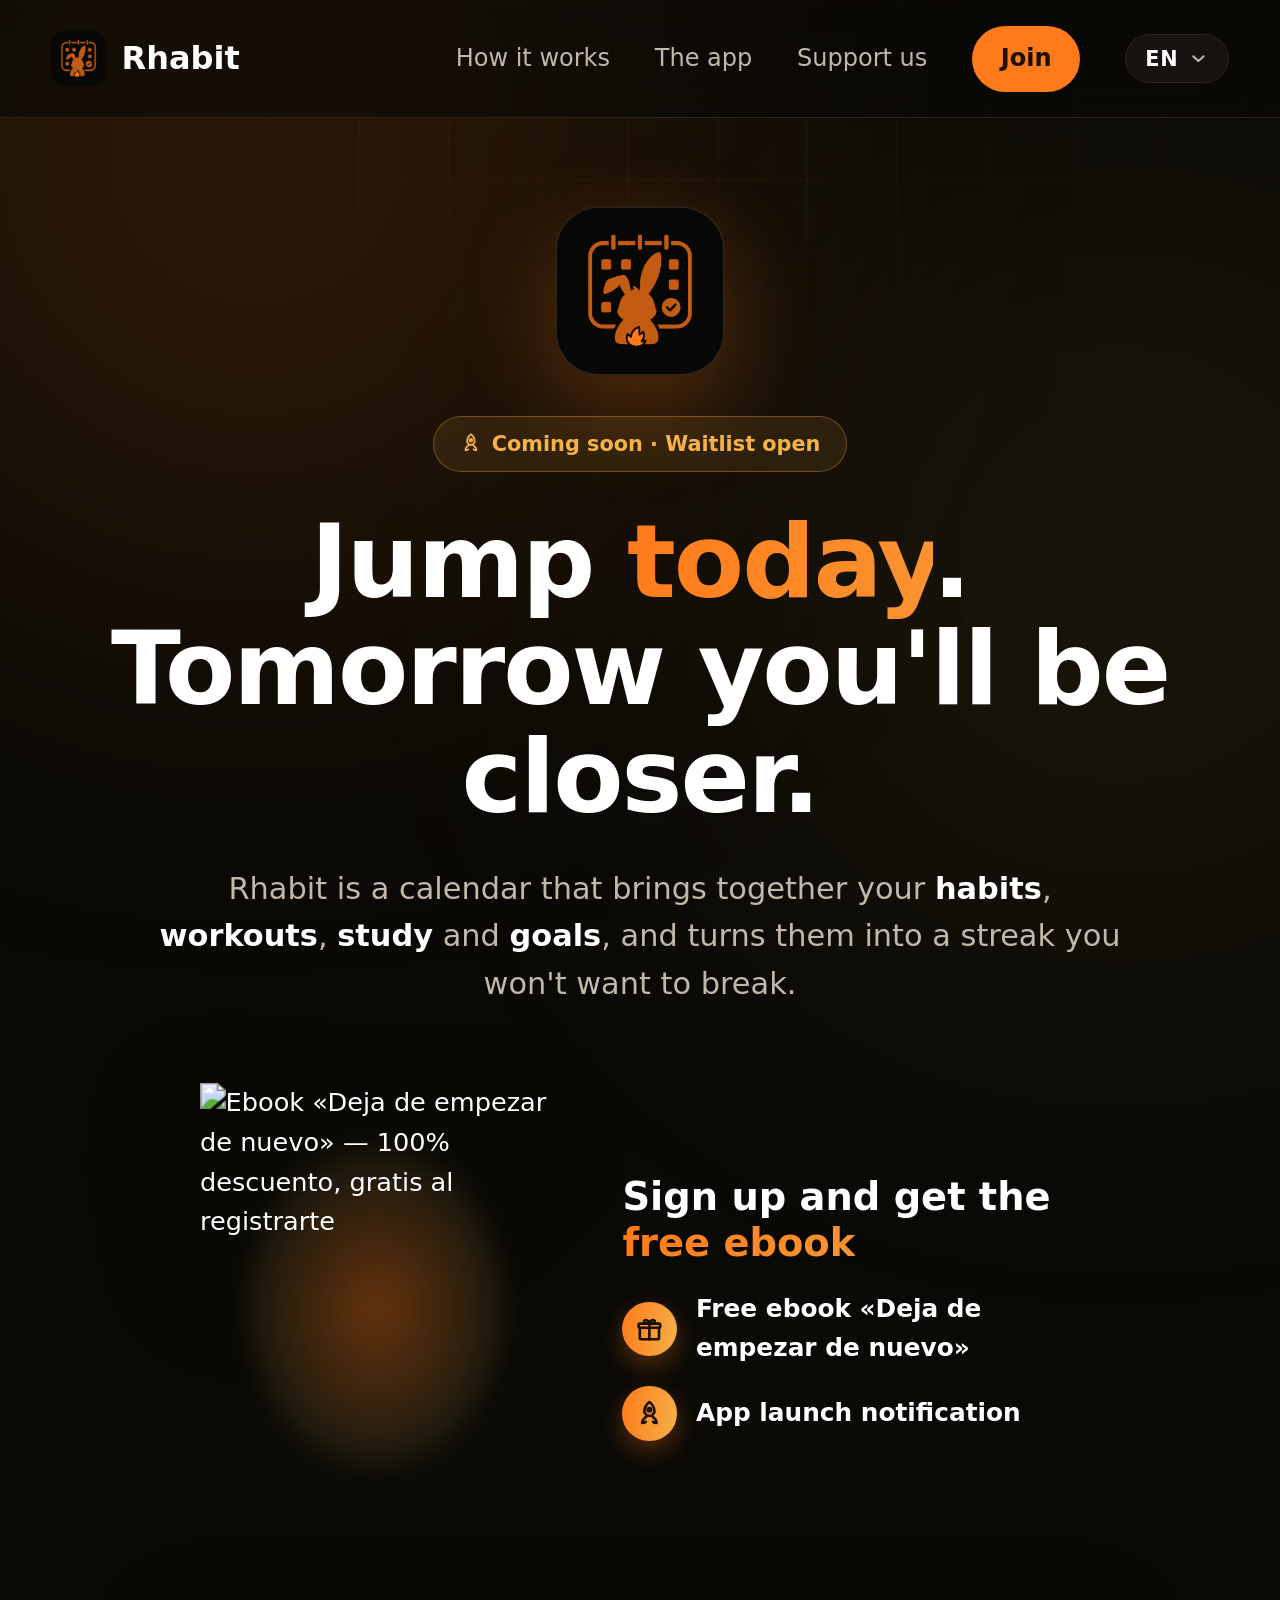
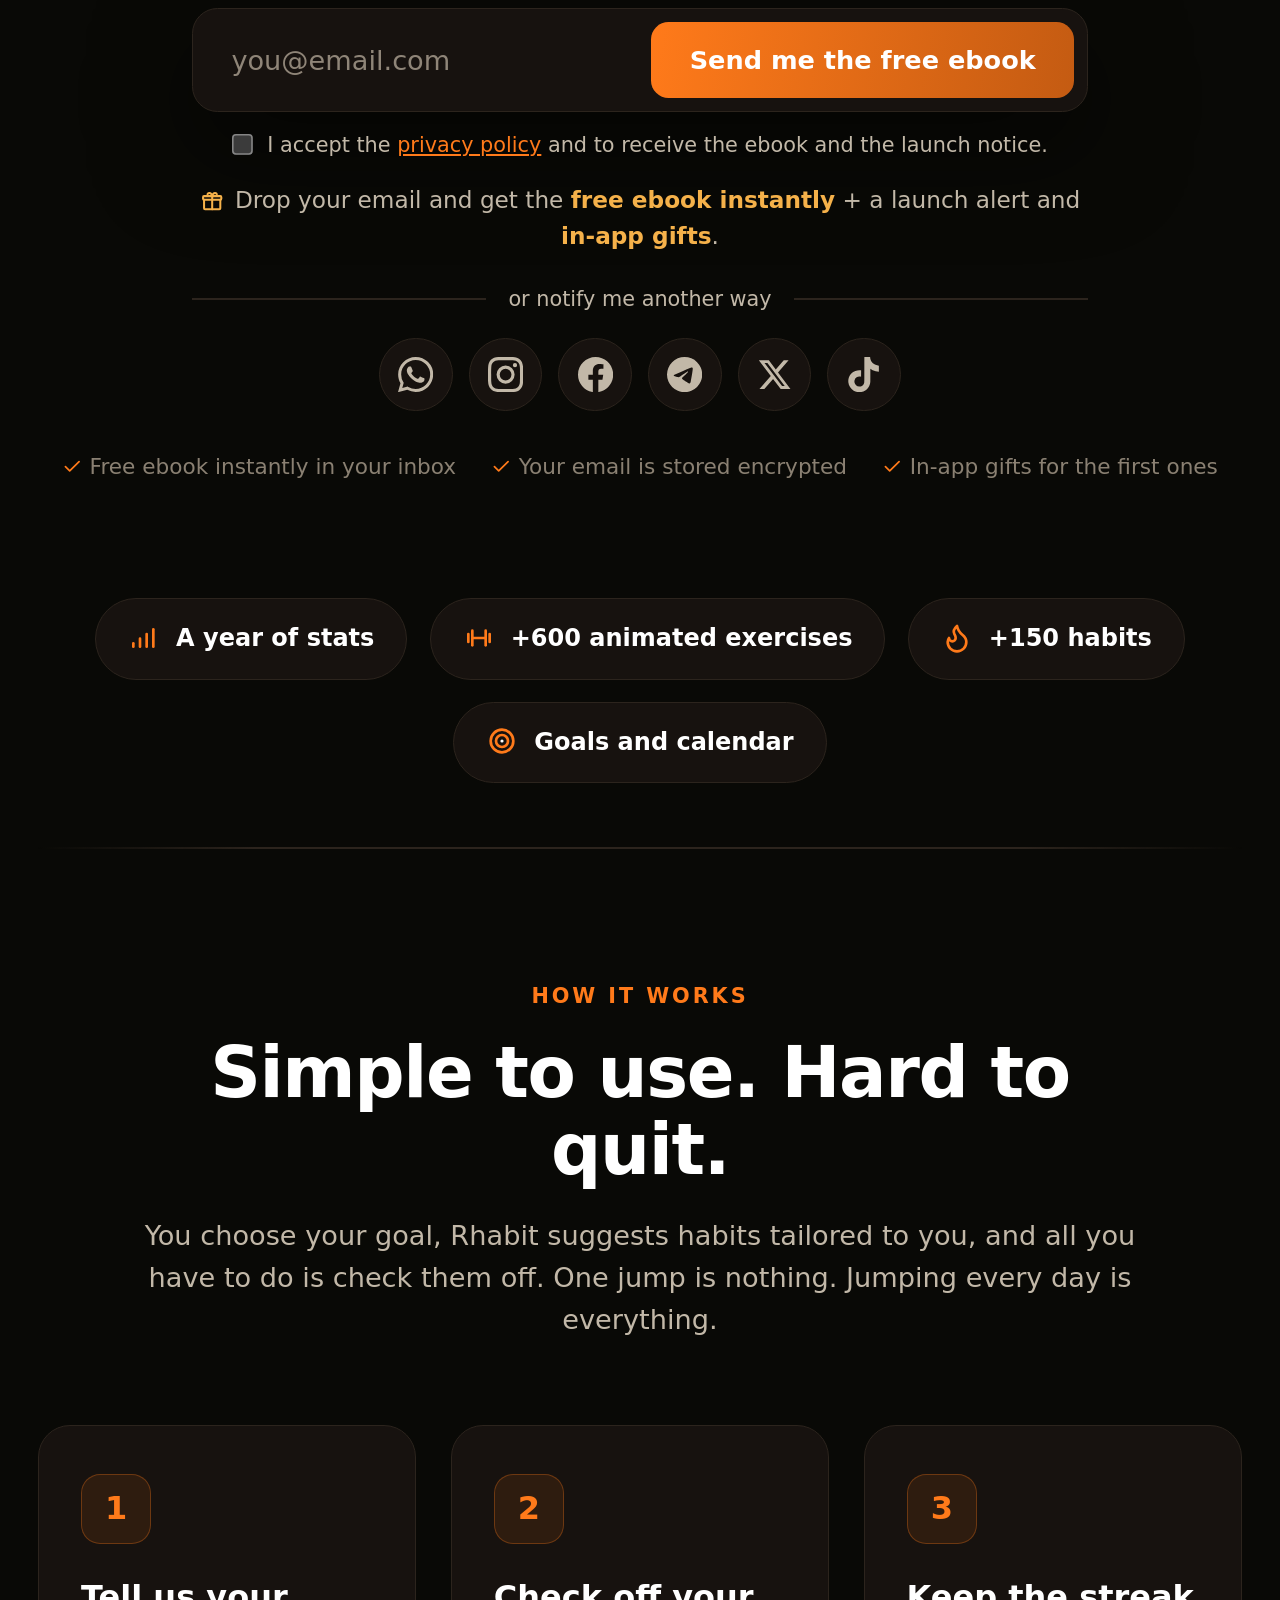
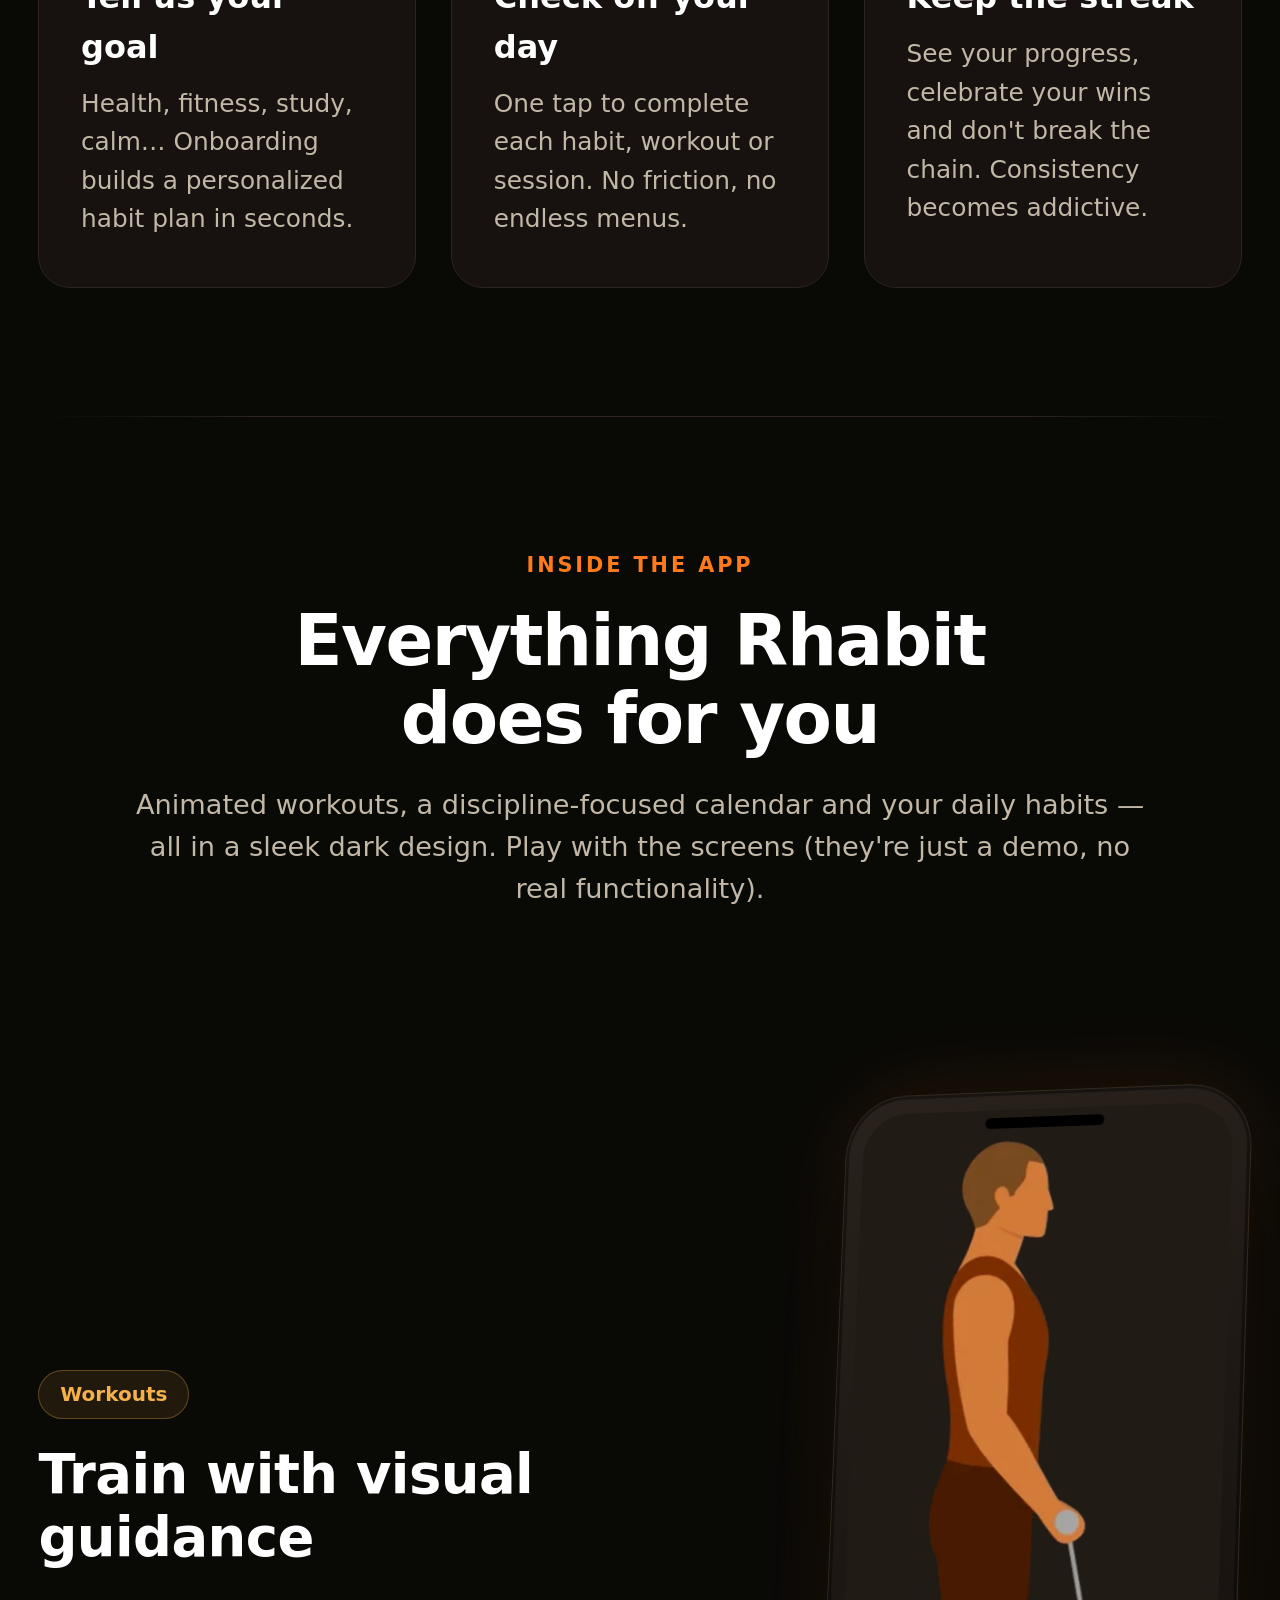
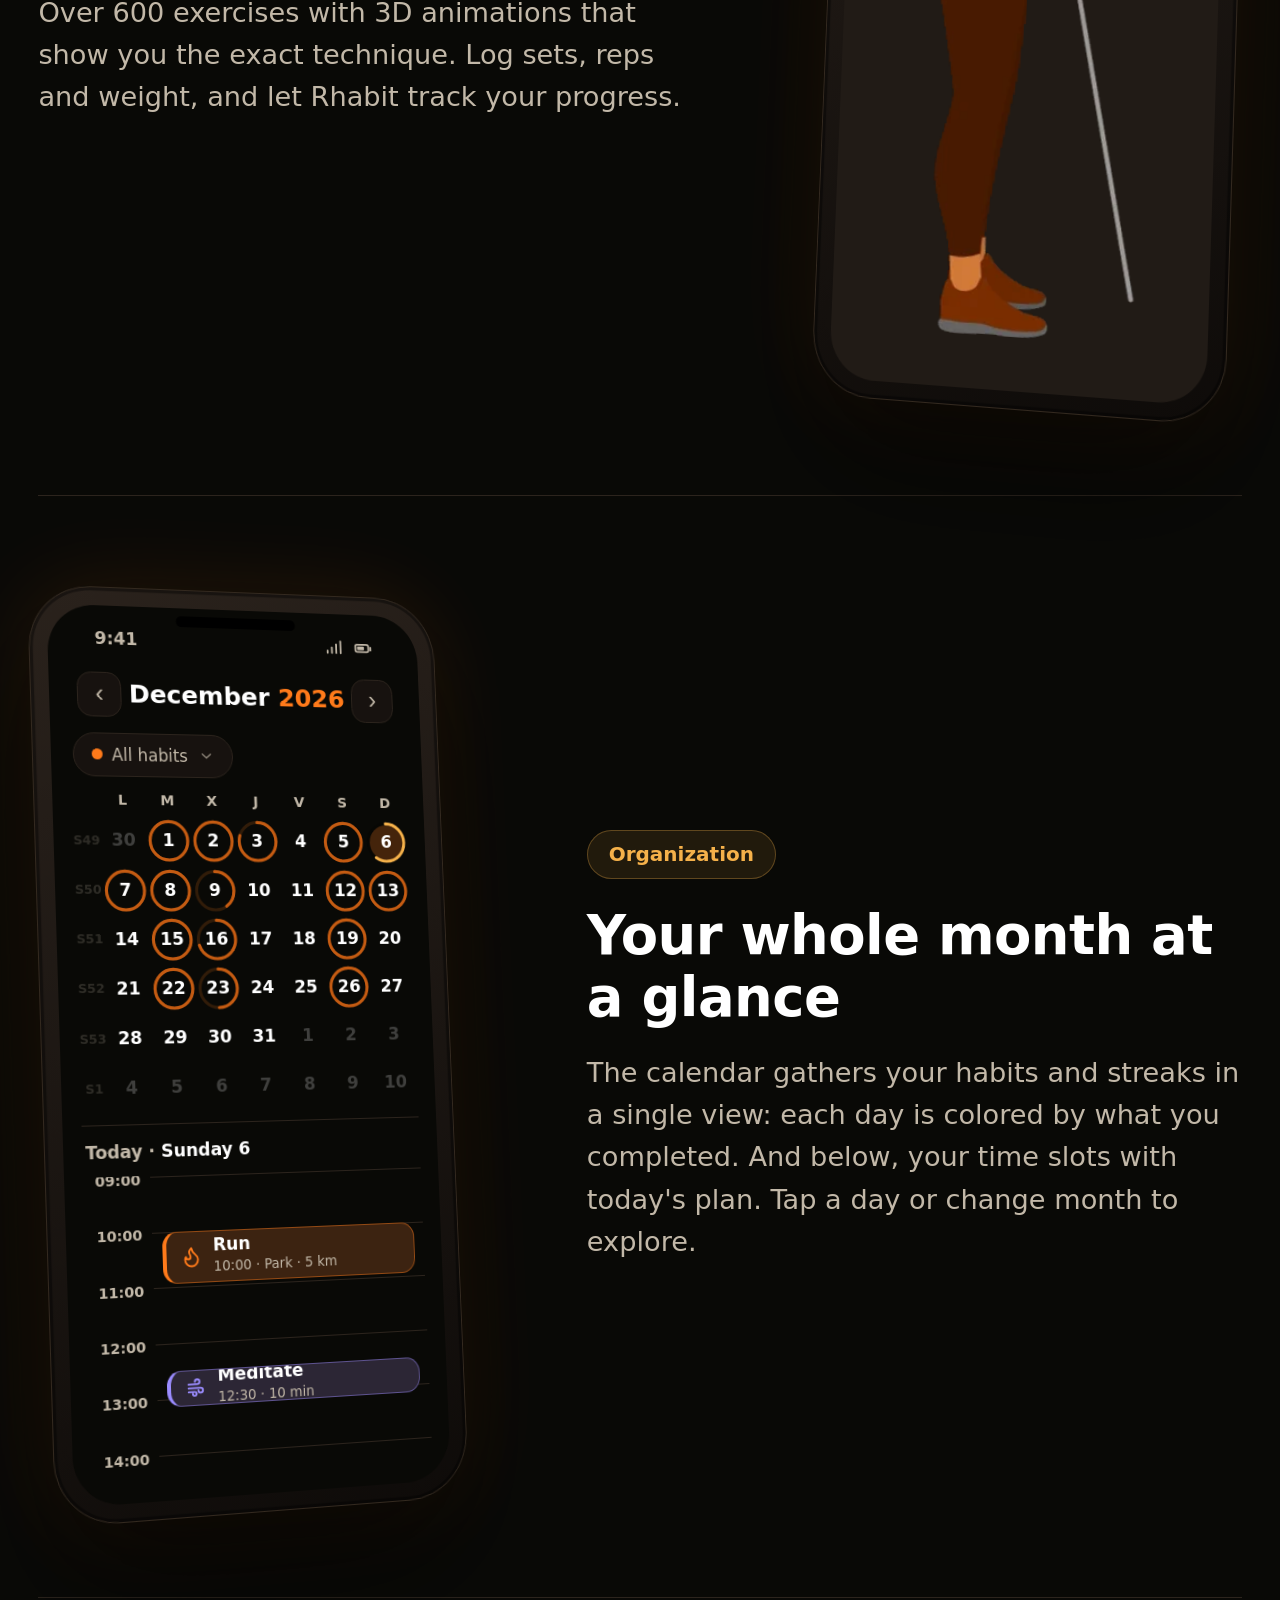
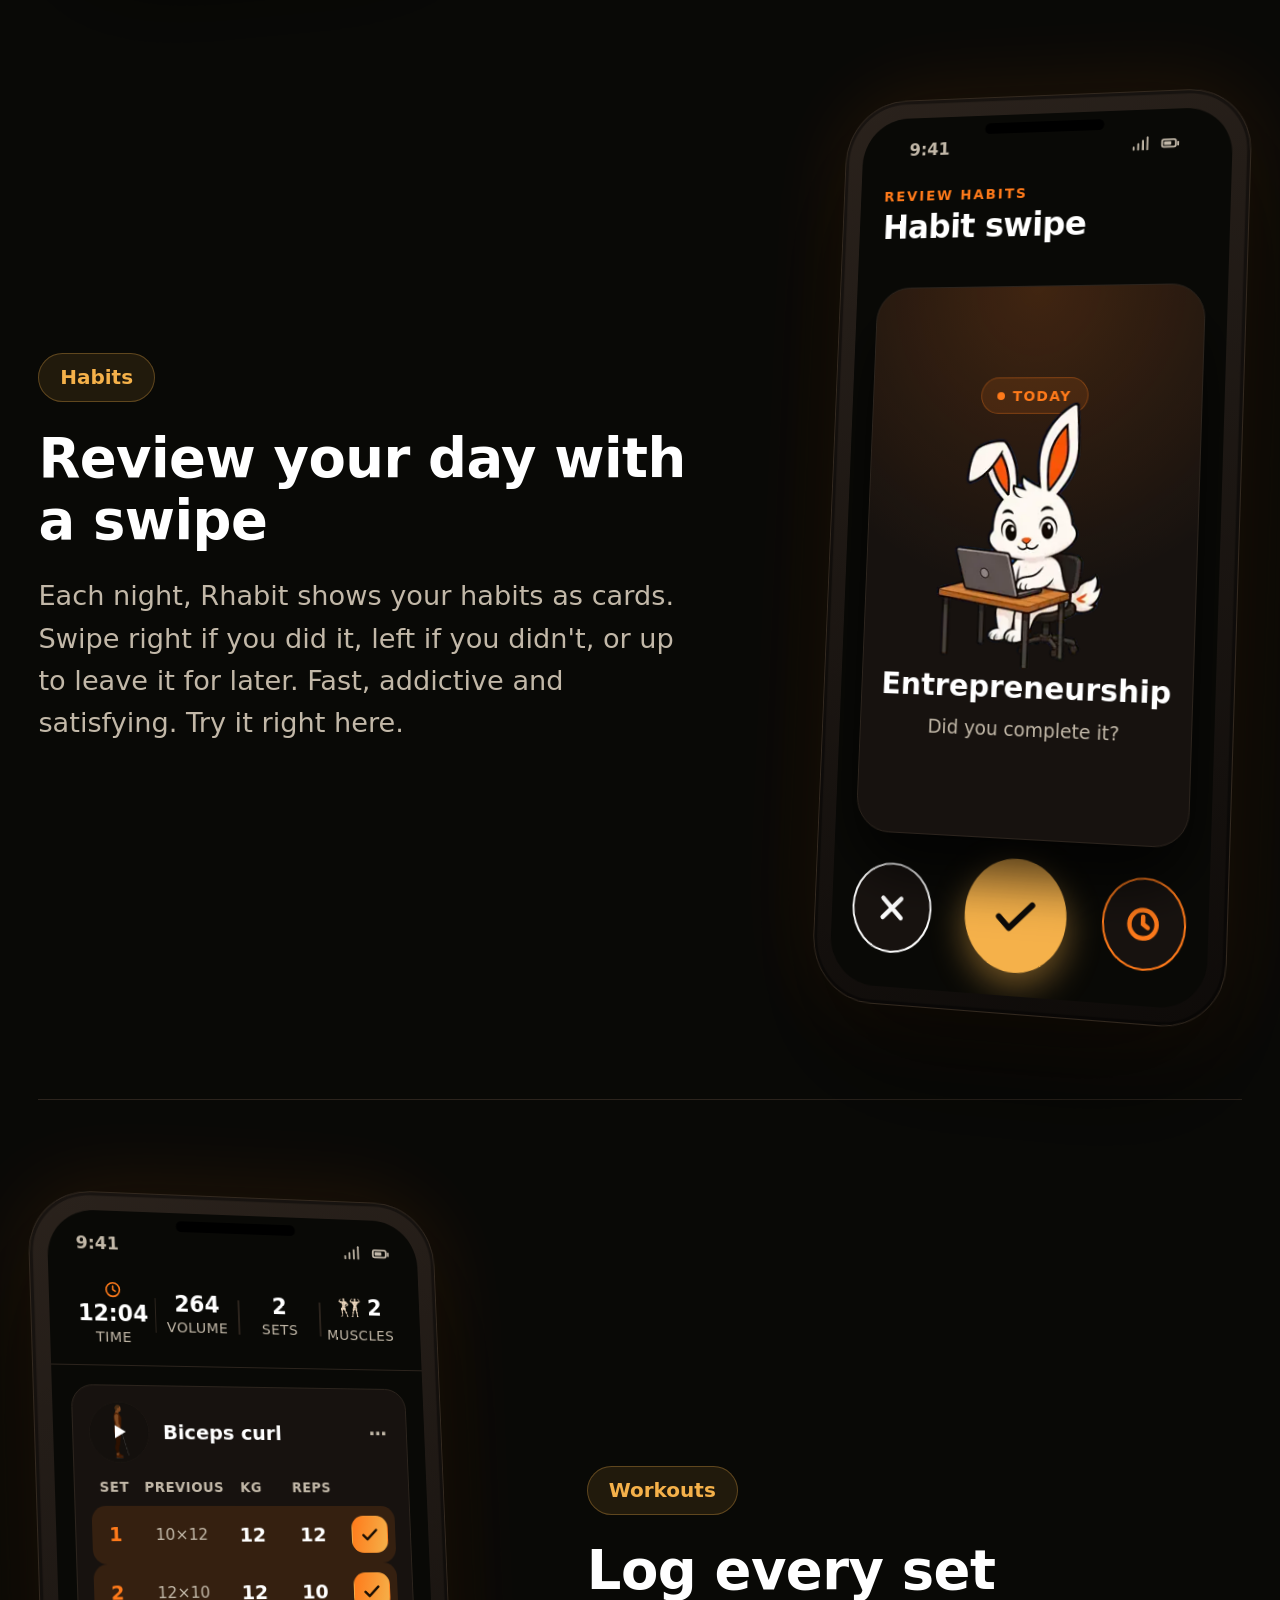
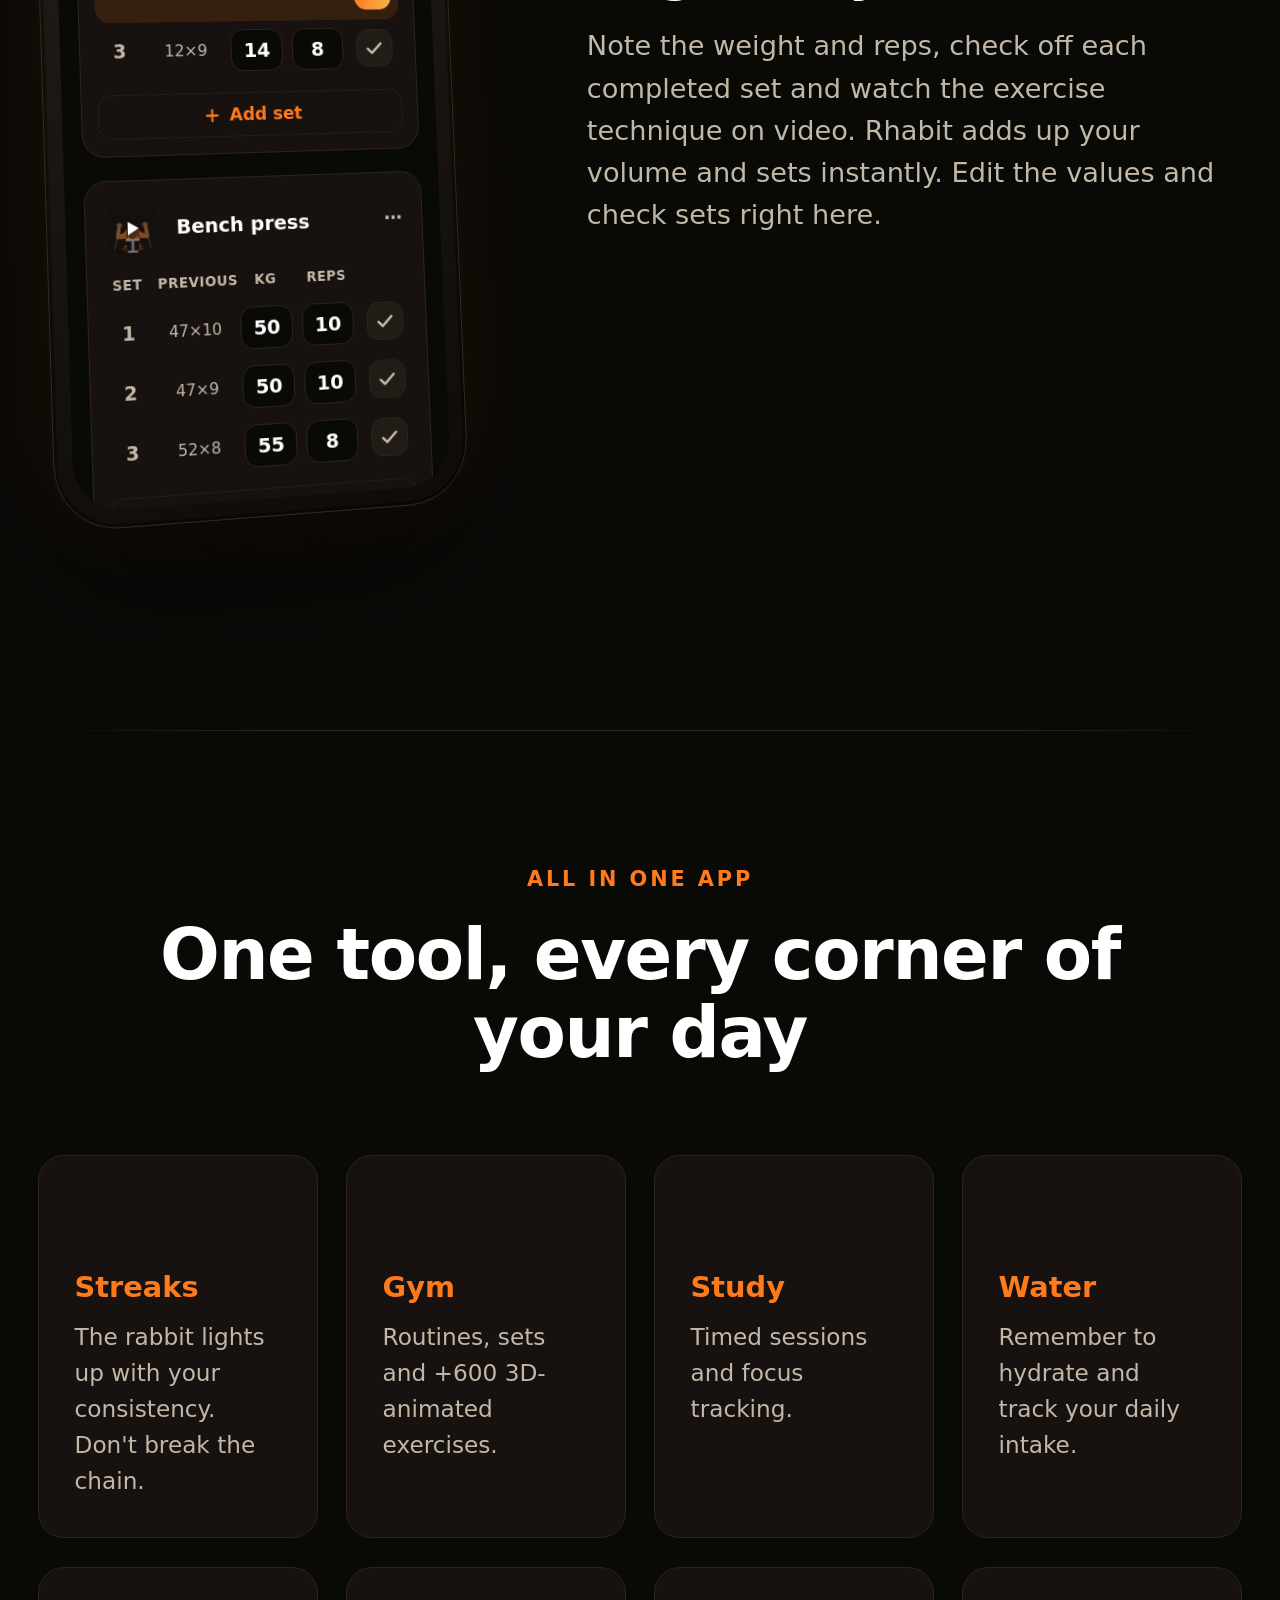
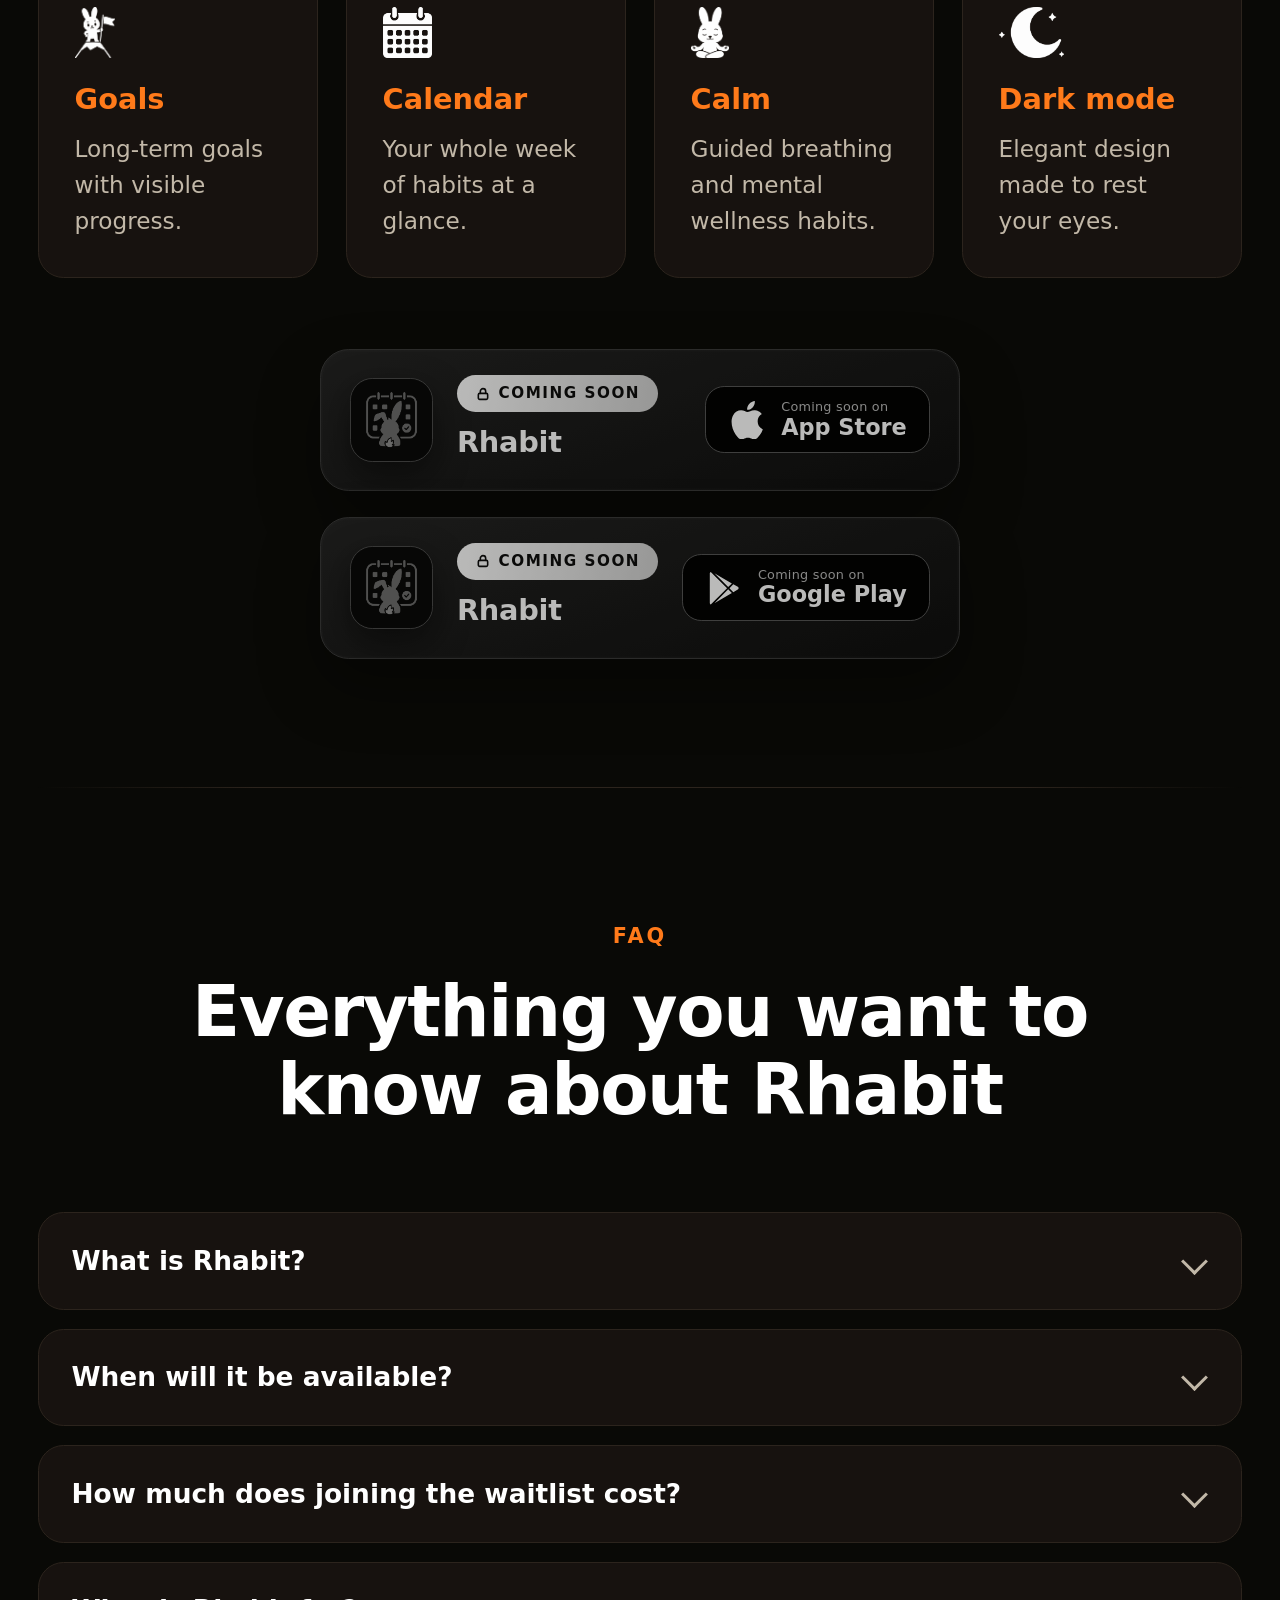
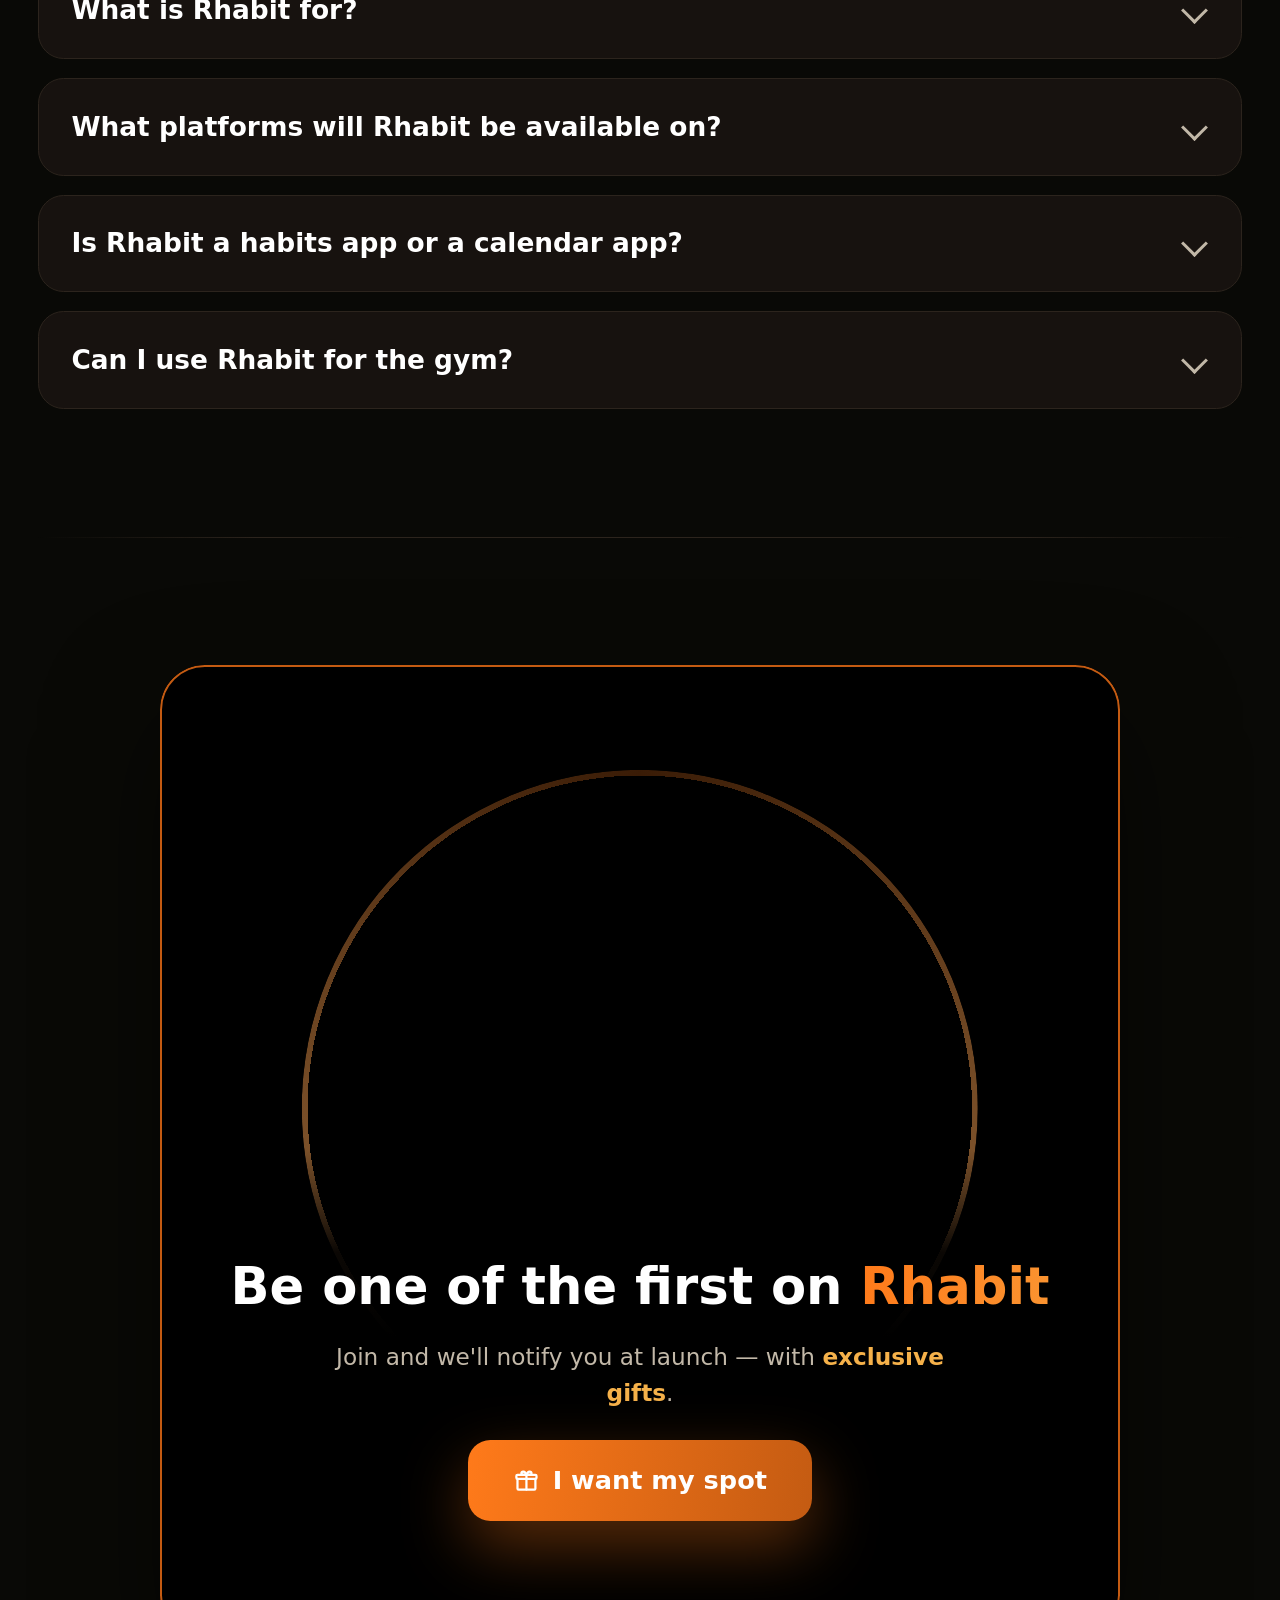
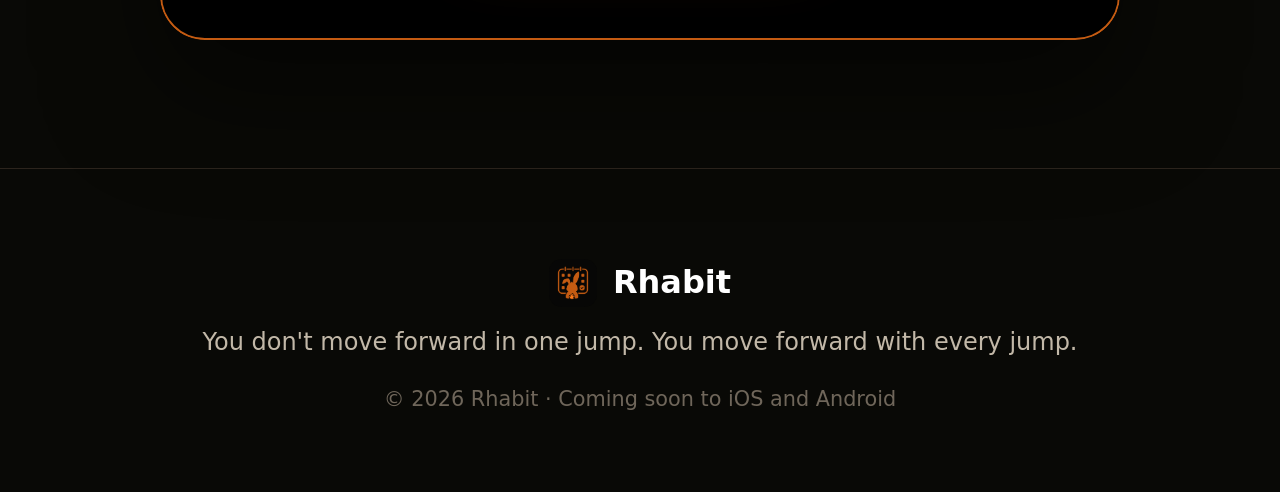
==== commit f19cca3d: "Descarga del ebook al registrarse por redes: publica assets/ebook.pdf y dispara la descarga automáti" ====
--- a/index.html
+++ b/index.html
@@ -426,7 +426,10 @@
           <div class="waitlist__success" id="waitlist-success" role="status" aria-live="polite" hidden>
             <div class="waitlist__check"><svg class="ico" aria-hidden="true" focusable="false"><use href="#i-check"/></svg></div>
             <h3 data-i18n="success.title">¡Estás dentro!</h3>
-            <p><span data-i18n-html="success.text">Revisa tu correo: tu <strong>ebook gratis</strong> va de camino. Y tendrás <strong>regalos en la app</strong> el día del lanzamiento</span> <svg class="ico" aria-hidden="true" focusable="false"><use href="#i-gift"/></svg></p>
+            <p><span id="success-text" data-i18n-html="success.text">Revisa tu correo: tu <strong>ebook gratis</strong> va de camino. Y tendrás <strong>regalos en la app</strong> el día del lanzamiento</span> <svg class="ico" aria-hidden="true" focusable="false"><use href="#i-gift"/></svg></p>
+            <a id="ebook-download" class="ebook-dl" href="/assets/ebook.pdf" download="Deja de empezar de nuevo.pdf" data-i18n="ebook.download" hidden>
+              Descargar el ebook
+            </a>
           </div>
         </div>
 
--- a/styles.css
+++ b/styles.css
@@ -213,6 +213,16 @@
 .waitlist__check .ico{width:28px;height:28px;stroke-width:2.6}
 .waitlist__success h3{font-size:22px;margin-bottom:6px}
 .waitlist__success p{color:var(--dim);font-size:15px}
+.ebook-dl{
+  display:inline-flex;align-items:center;gap:8px;margin-top:16px;
+  background:linear-gradient(100deg,var(--accent),var(--accent-soft));
+  color:#1a0f04;font-weight:800;font-size:15px;
+  padding:12px 26px;border-radius:999px;
+  box-shadow:0 12px 26px rgba(255,122,26,.32);transition:filter .15s var(--ease),transform .1s var(--ease);
+}
+.ebook-dl::before{content:"↓";font-weight:900;font-size:17px}
+.ebook-dl:hover{filter:brightness(1.08)}
+.ebook-dl:active{transform:scale(.97)}
 
 .hero__trust{
   list-style:none;display:flex;flex-wrap:wrap;justify-content:center;gap:8px 22px;
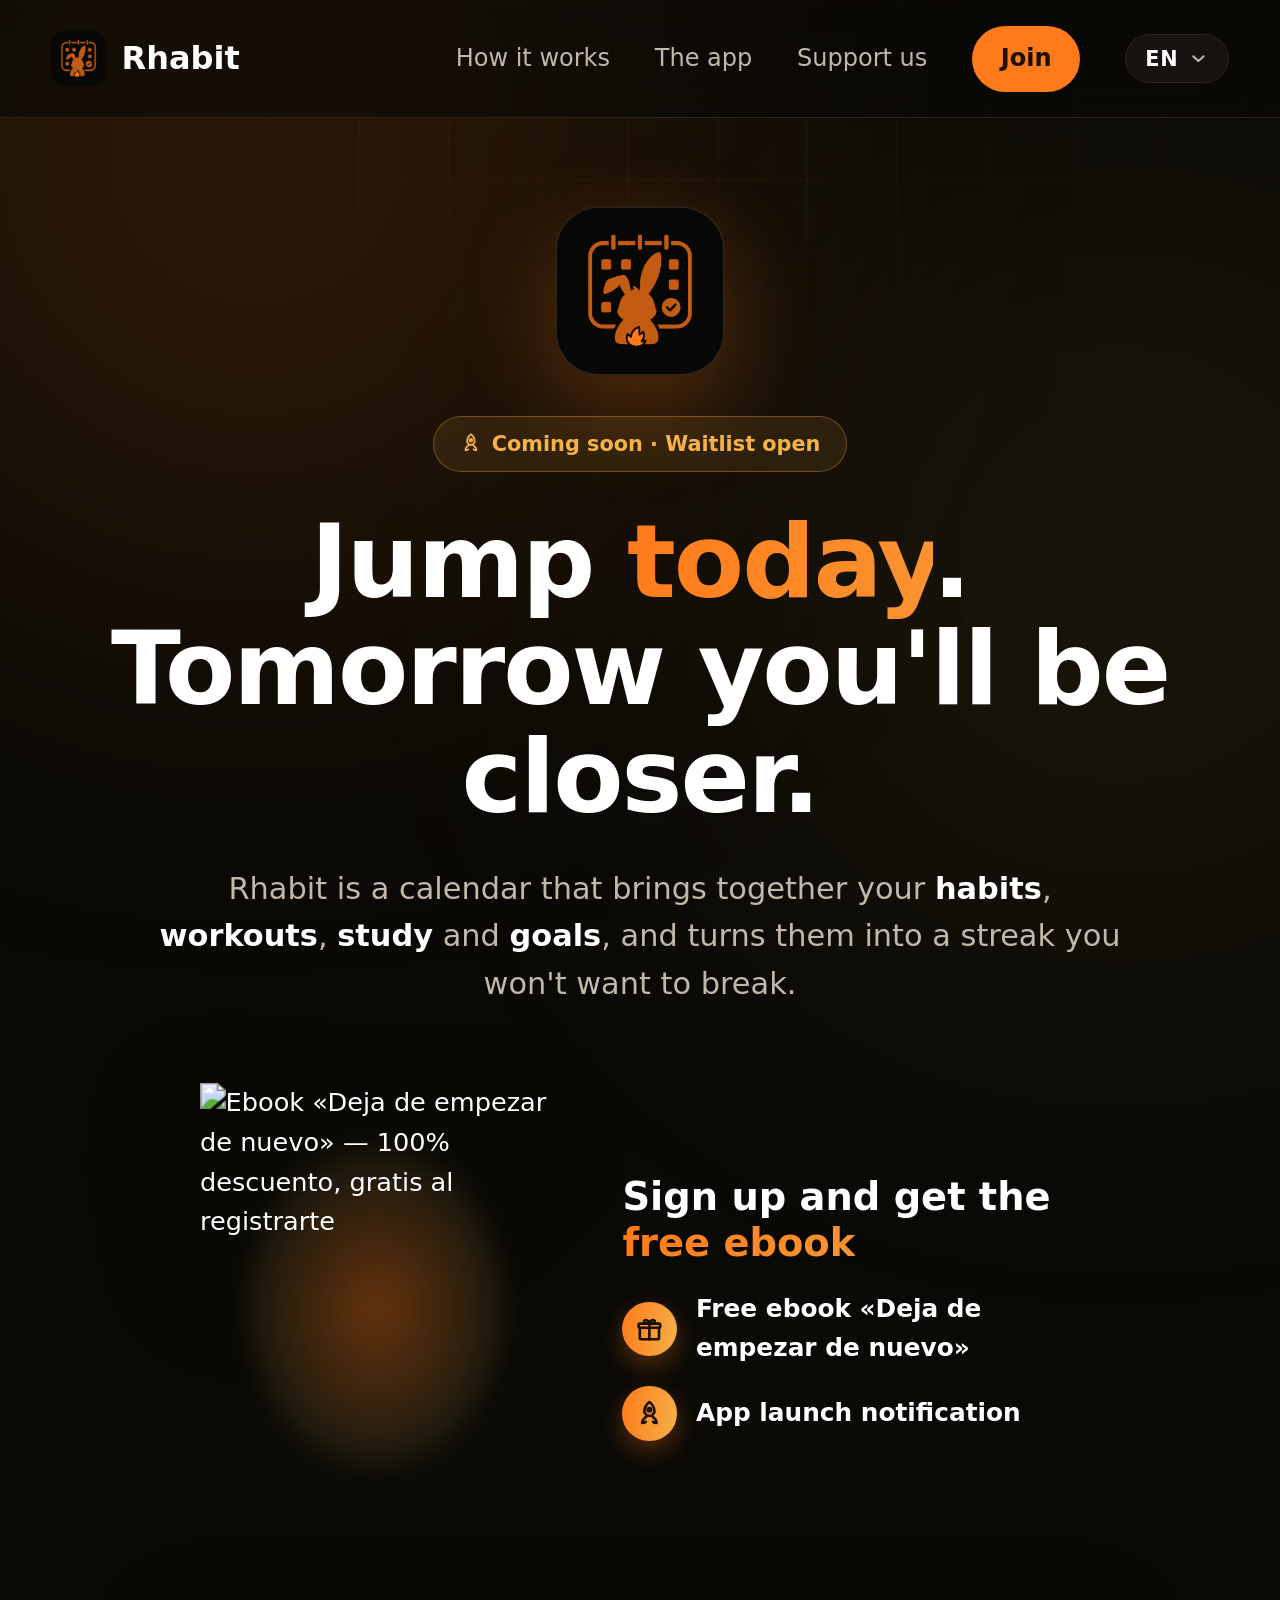
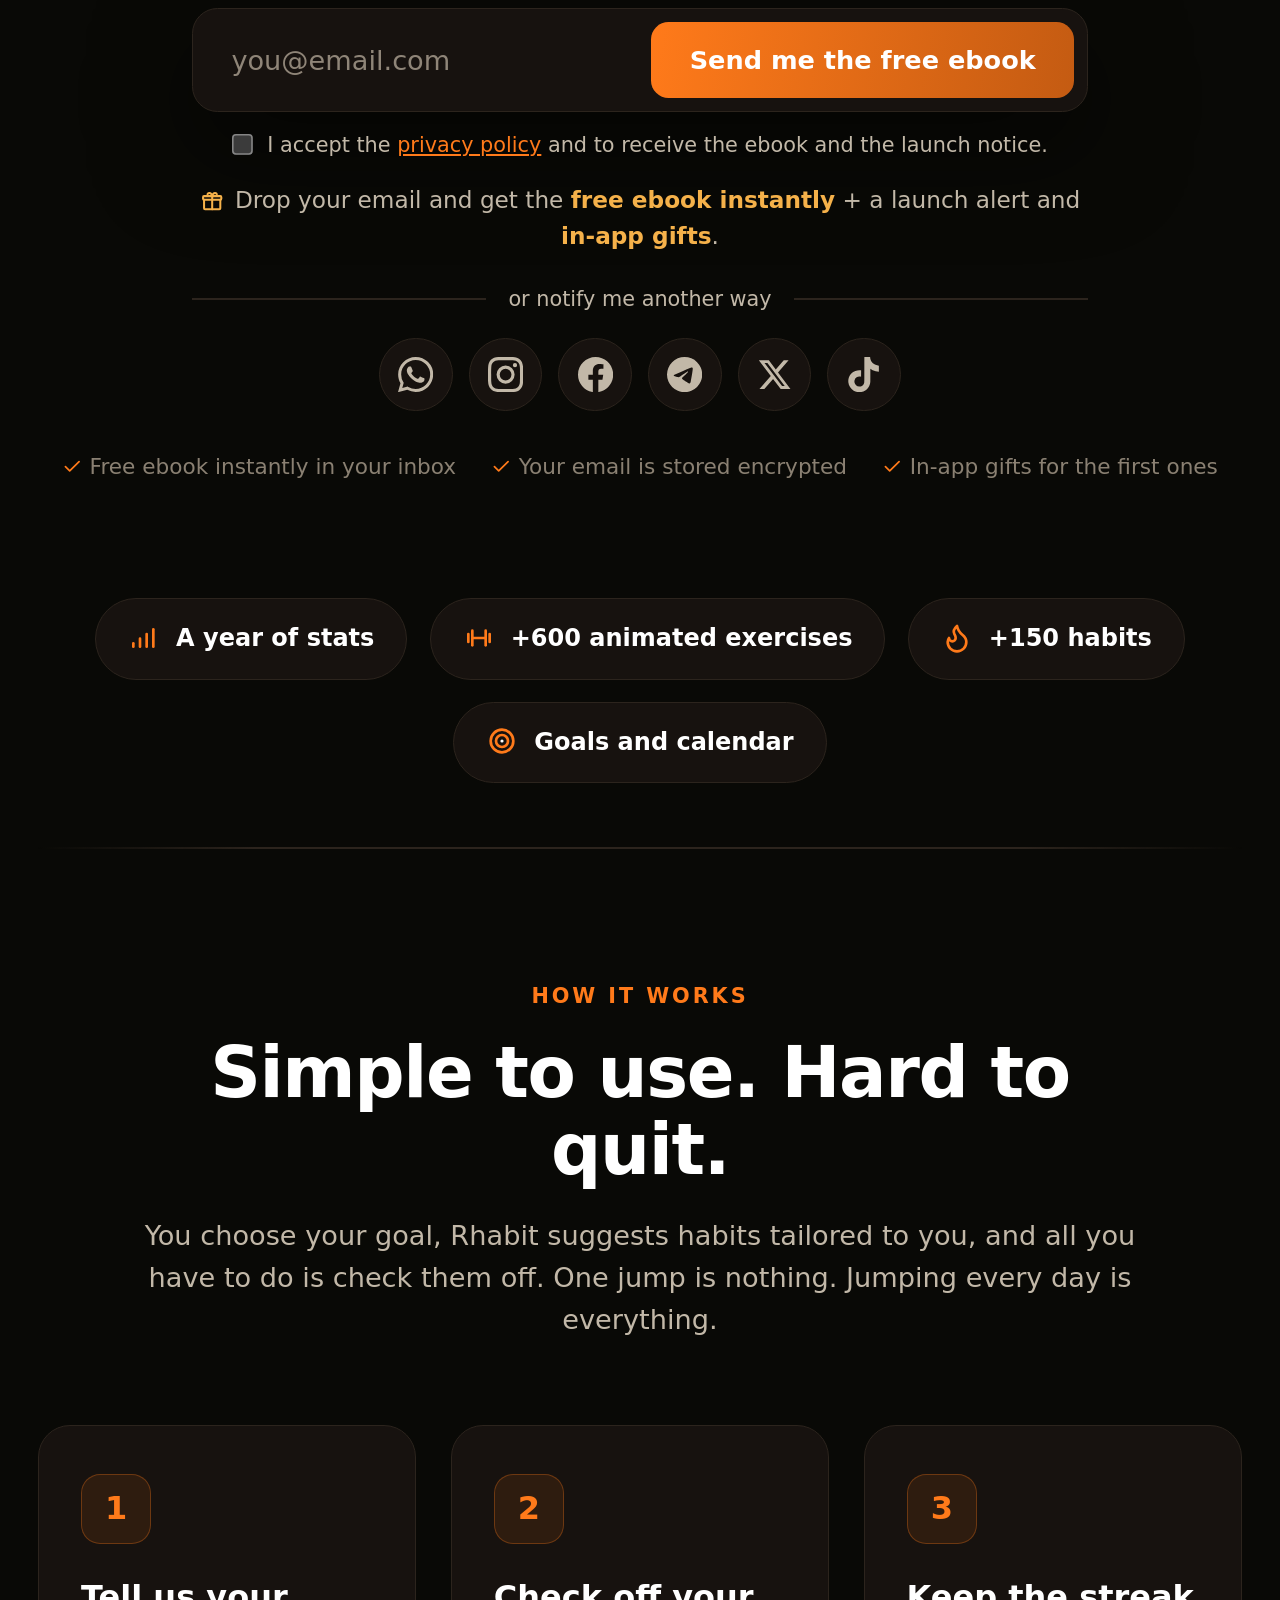
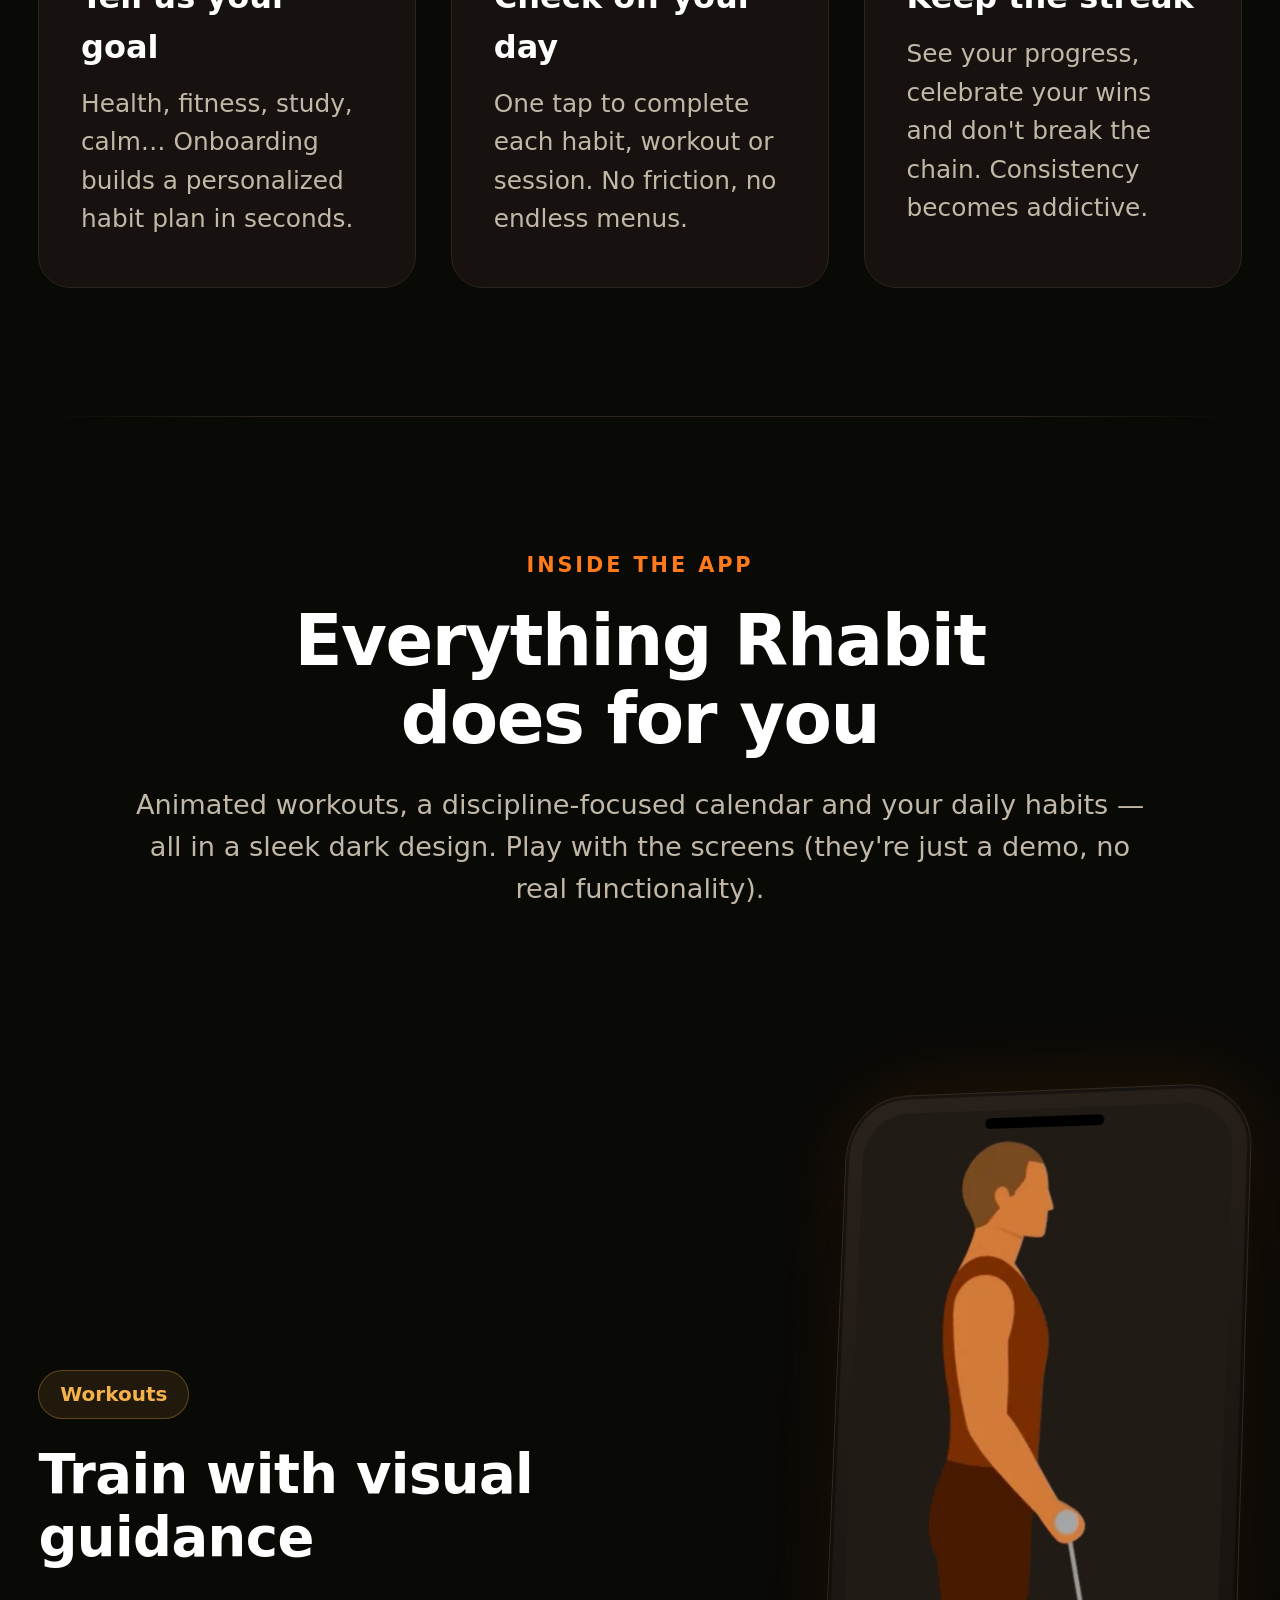
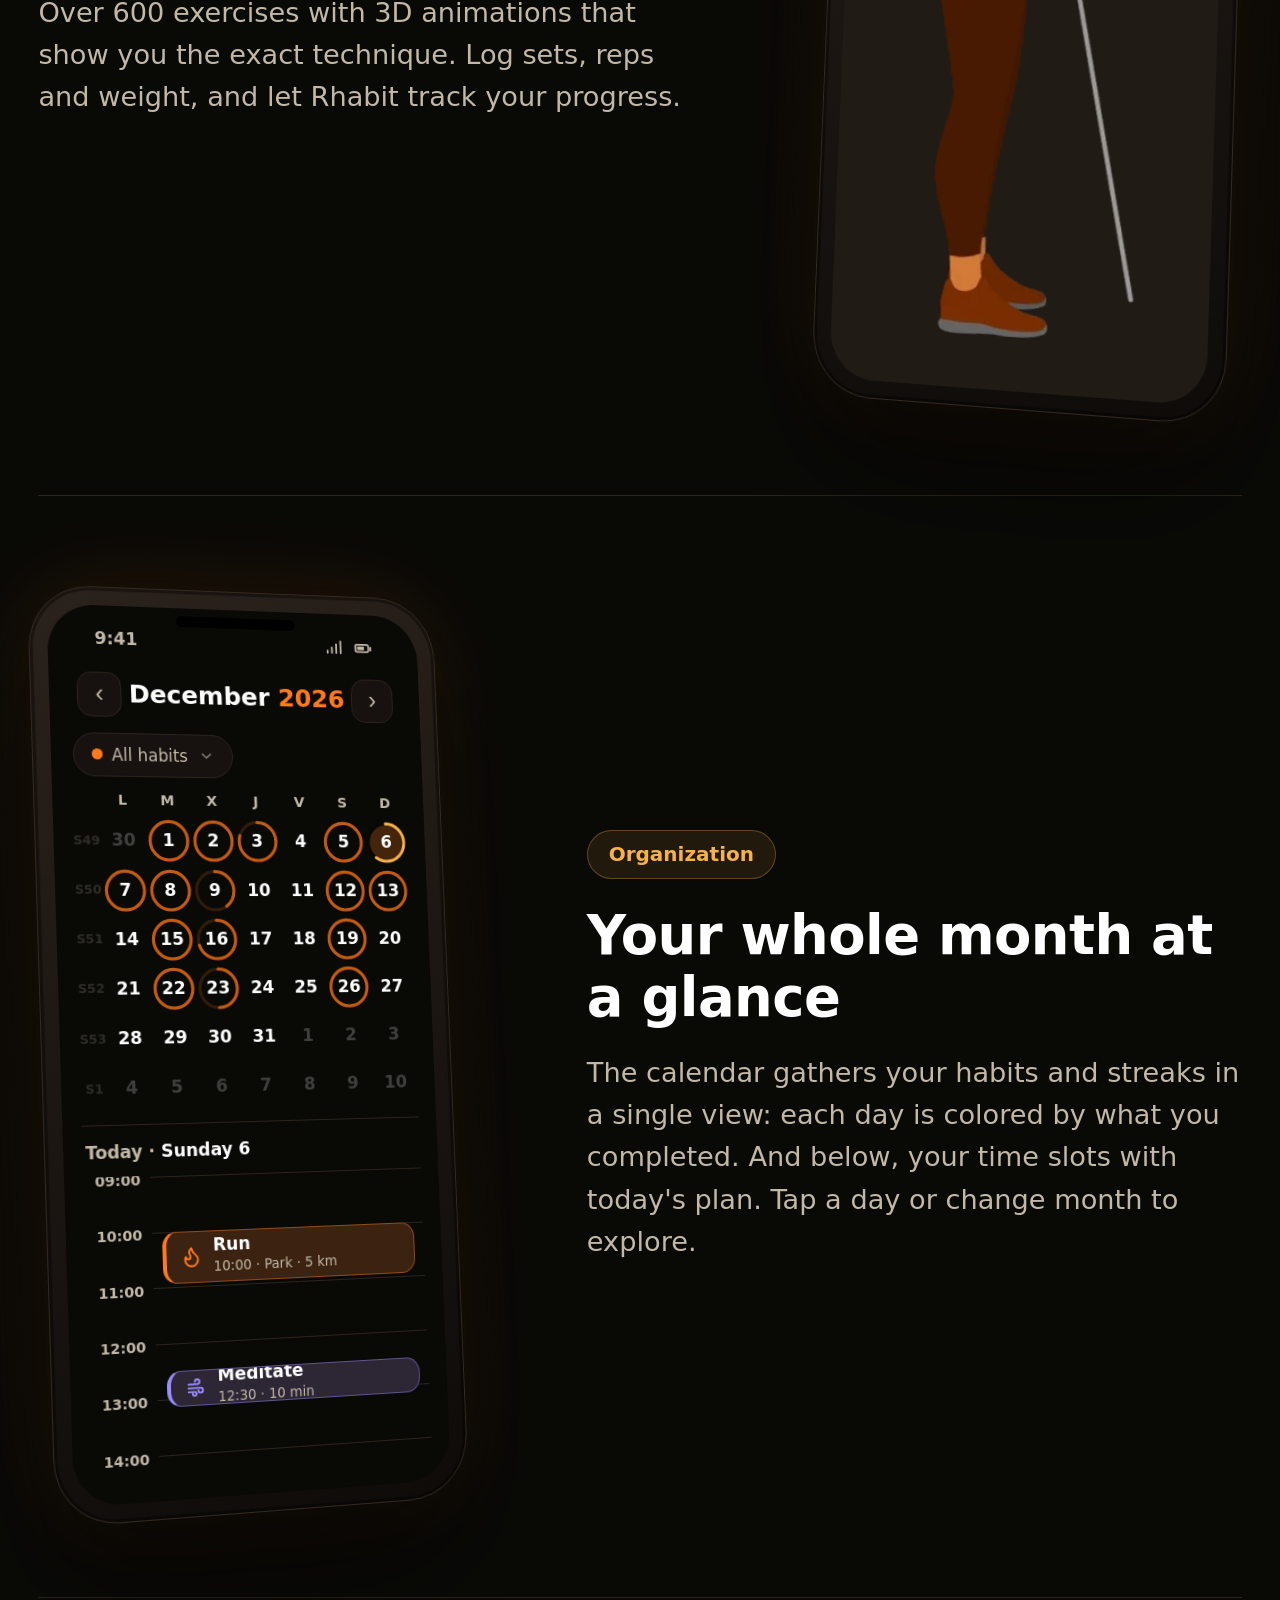
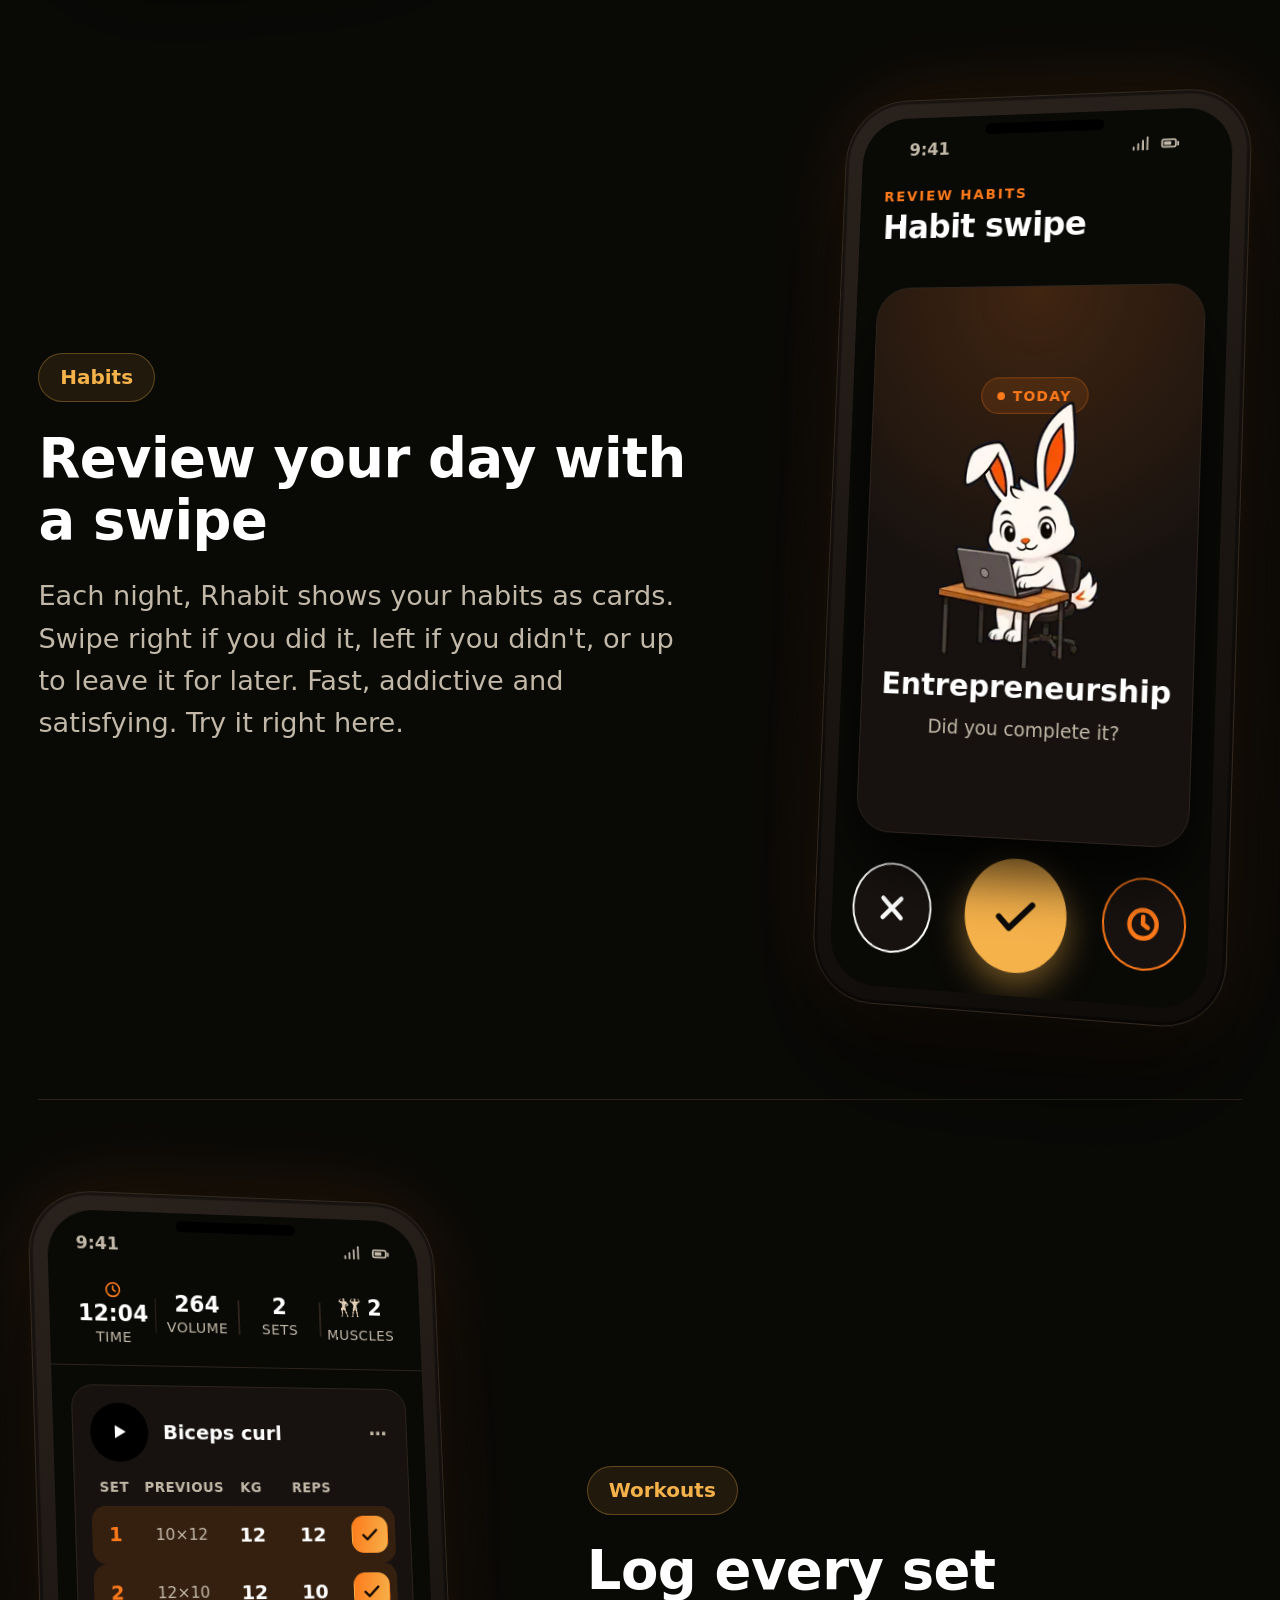
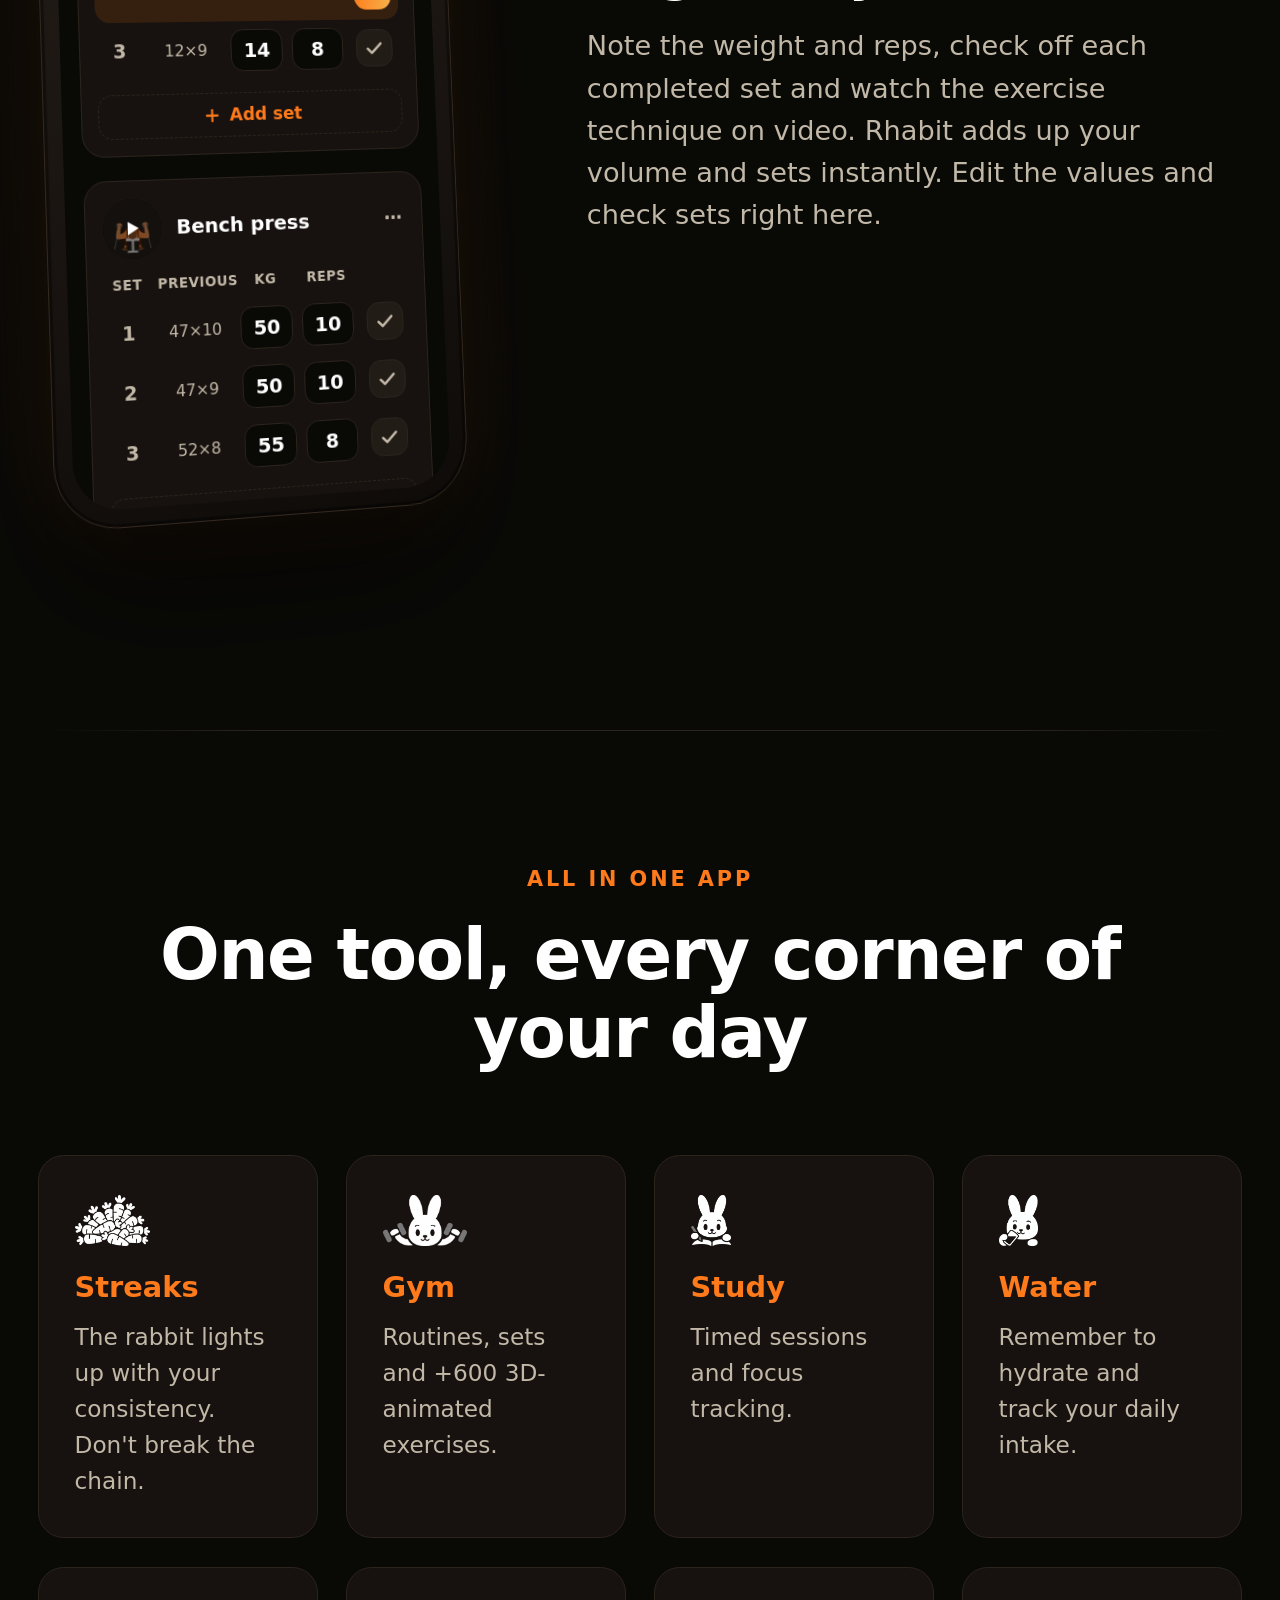
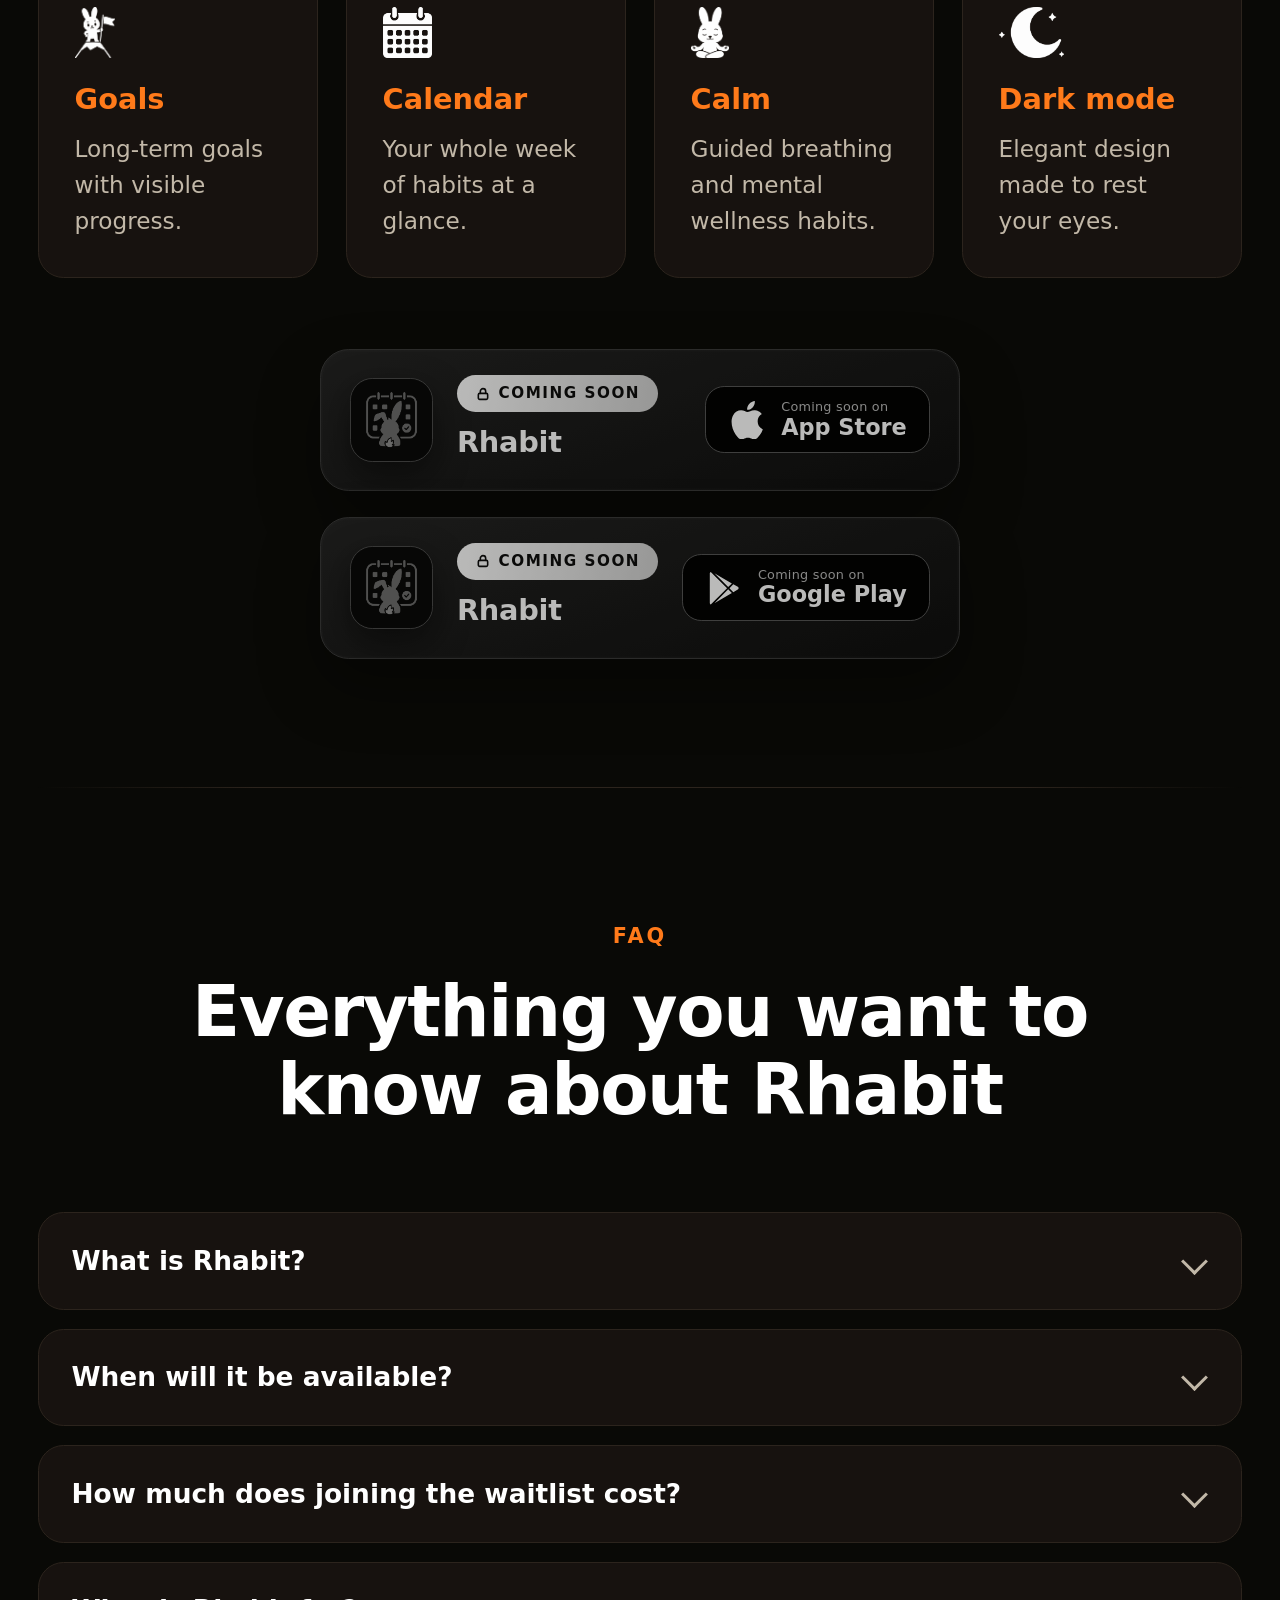
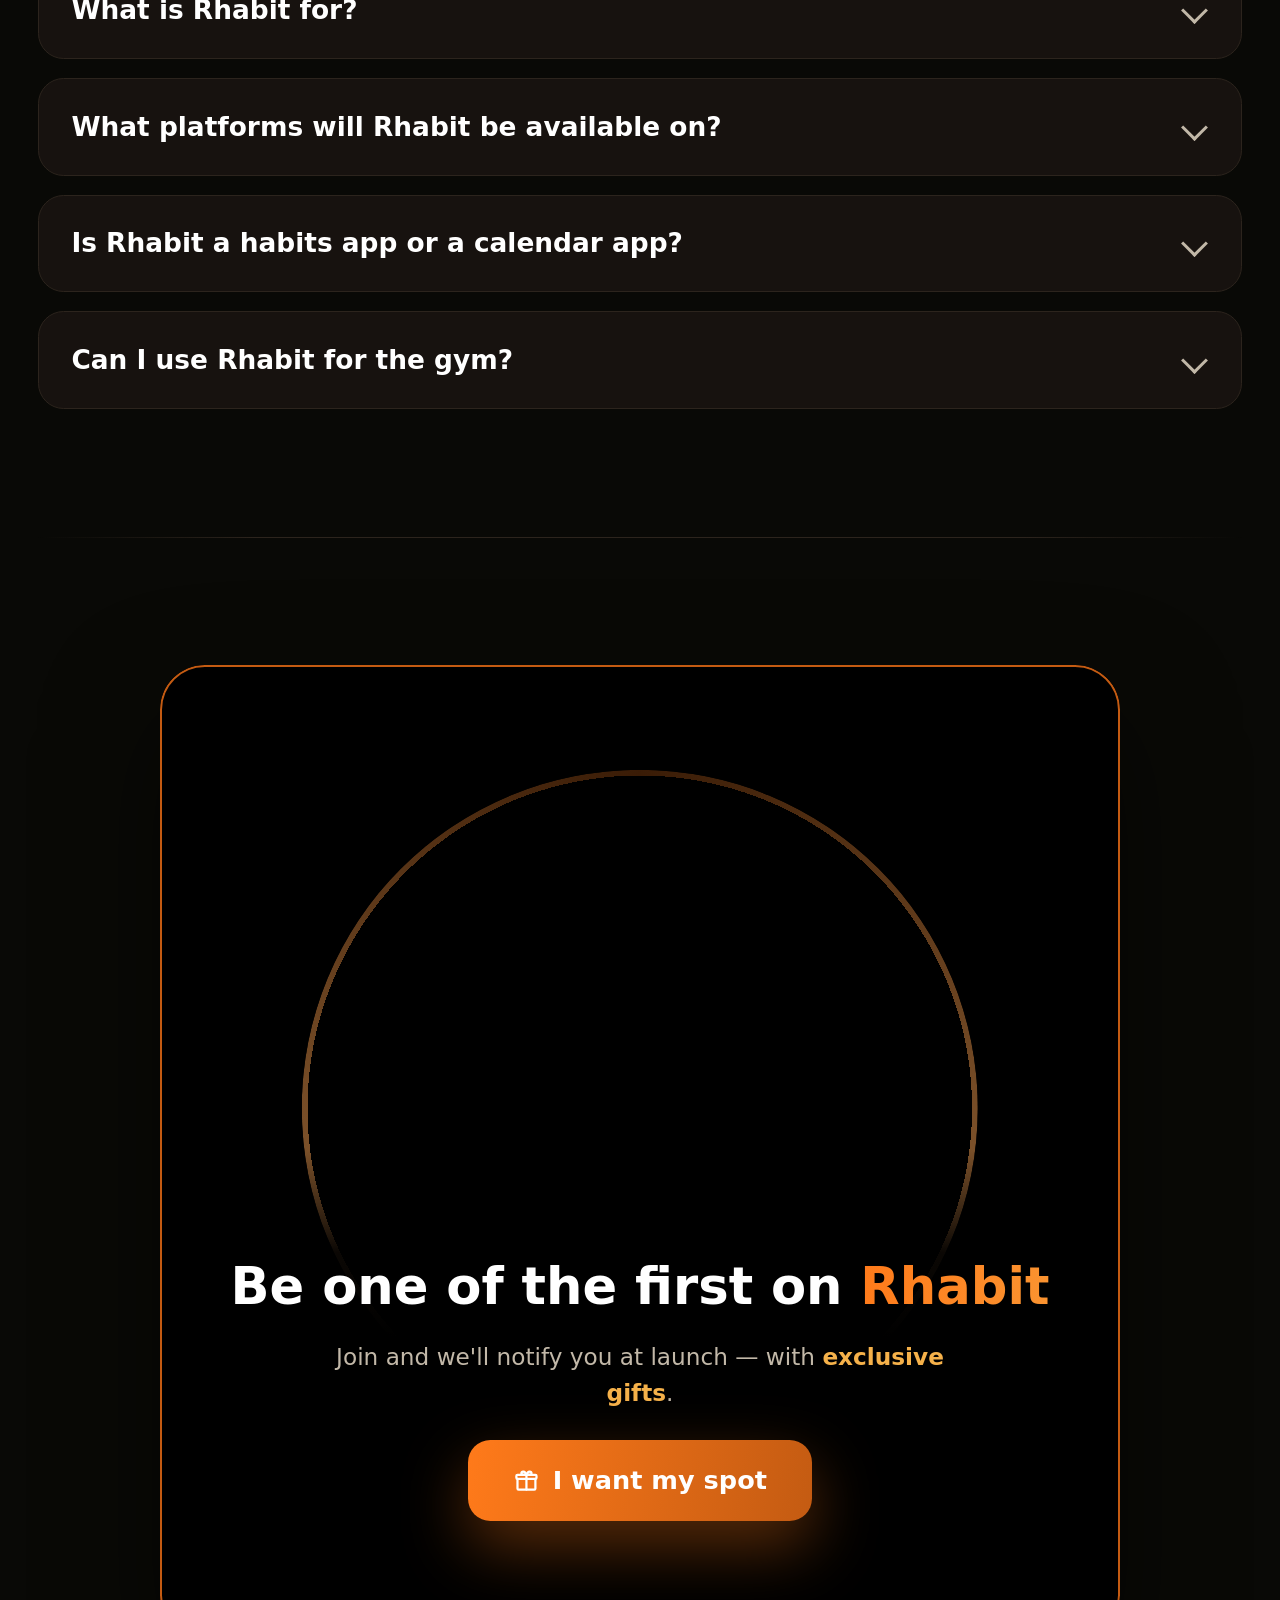
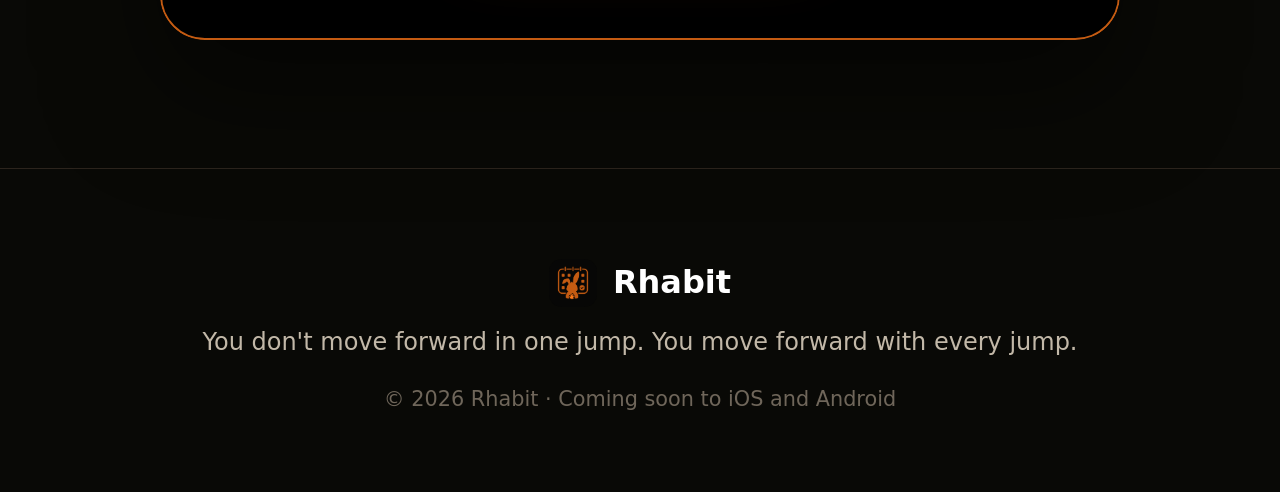
==== commit d1ef70c0: "Ofusca el PDF del ebook: nombre con hash (ebook-660a9dc4c5b76b39.pdf) para que la URL no sea adivina" ====
--- a/index.html
+++ b/index.html
@@ -427,7 +427,7 @@
             <div class="waitlist__check"><svg class="ico" aria-hidden="true" focusable="false"><use href="#i-check"/></svg></div>
             <h3 data-i18n="success.title">¡Estás dentro!</h3>
             <p><span id="success-text" data-i18n-html="success.text">Revisa tu correo: tu <strong>ebook gratis</strong> va de camino. Y tendrás <strong>regalos en la app</strong> el día del lanzamiento</span> <svg class="ico" aria-hidden="true" focusable="false"><use href="#i-gift"/></svg></p>
-            <a id="ebook-download" class="ebook-dl" href="/assets/ebook.pdf" download="Deja de empezar de nuevo.pdf" data-i18n="ebook.download" hidden>
+            <a id="ebook-download" class="ebook-dl" href="/assets/ebook-660a9dc4c5b76b39.pdf" download="Deja de empezar de nuevo.pdf" data-i18n="ebook.download" hidden>
               Descargar el ebook
             </a>
           </div>
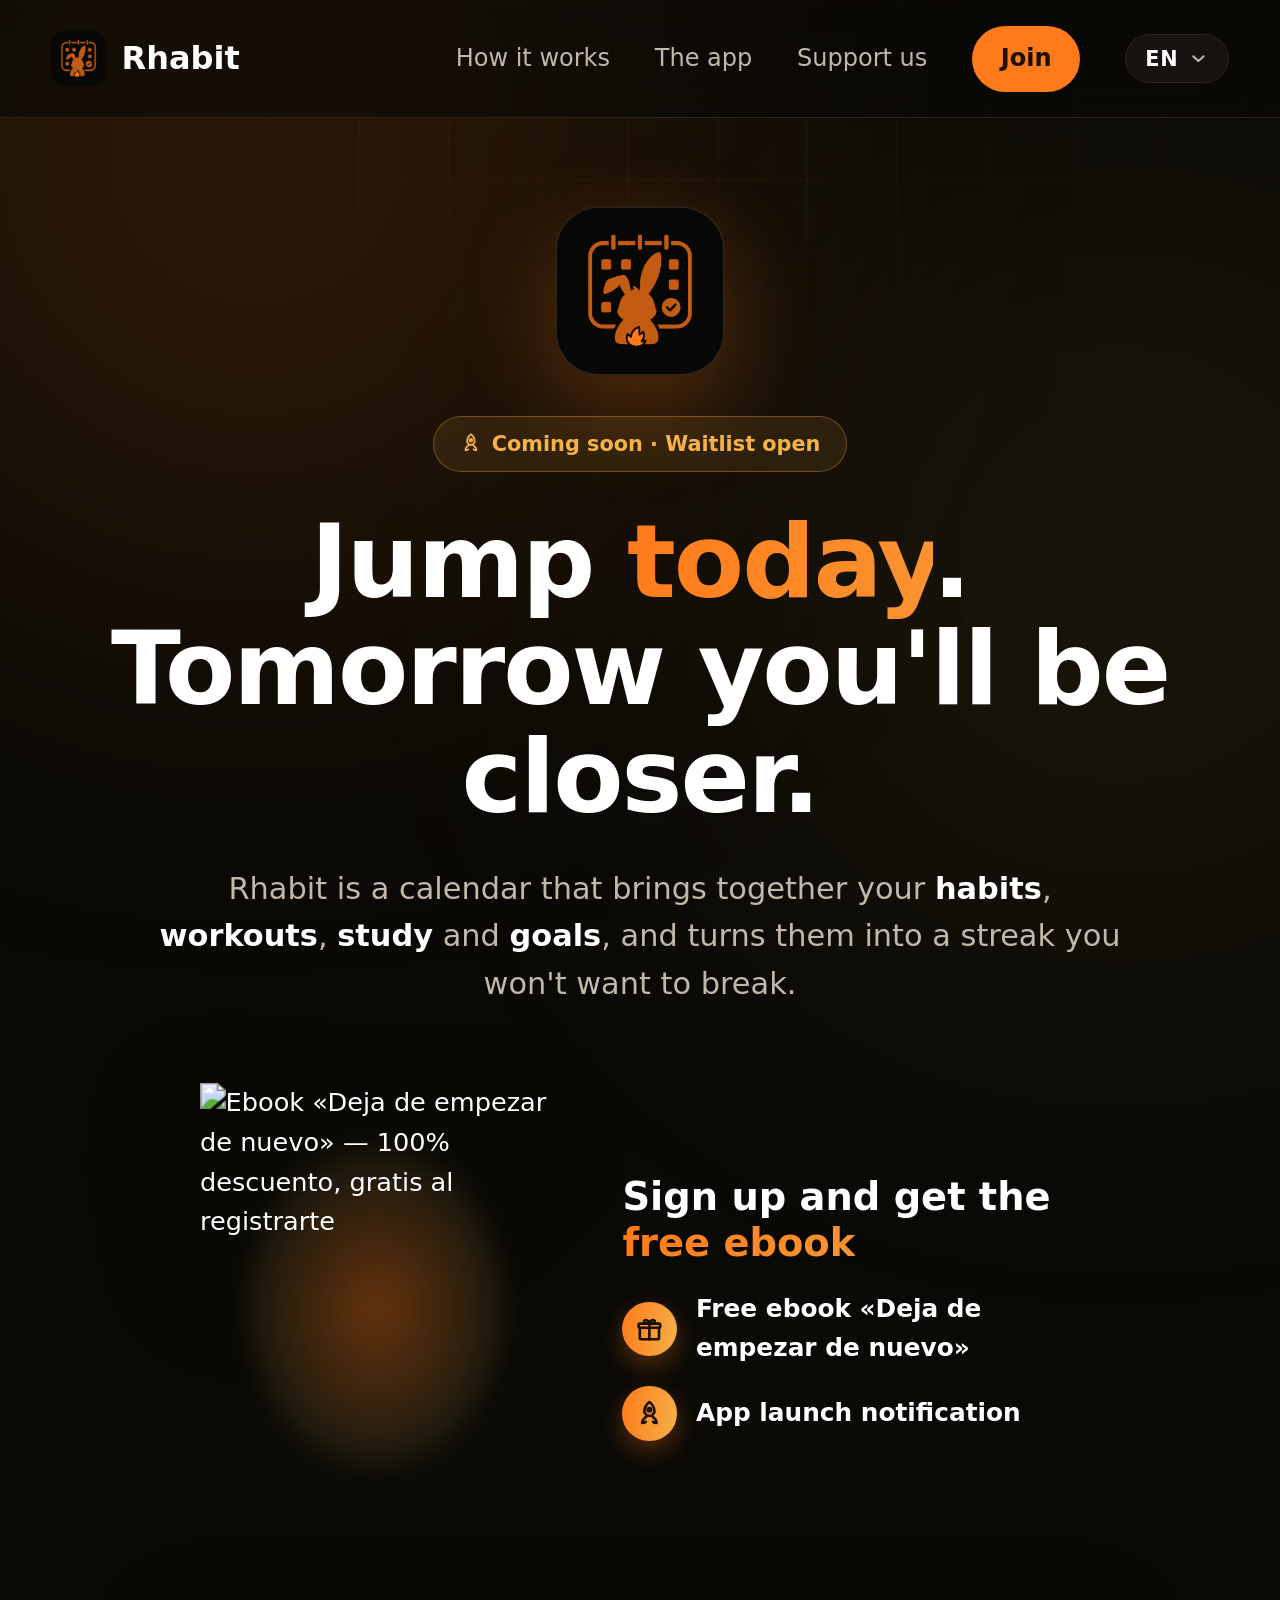
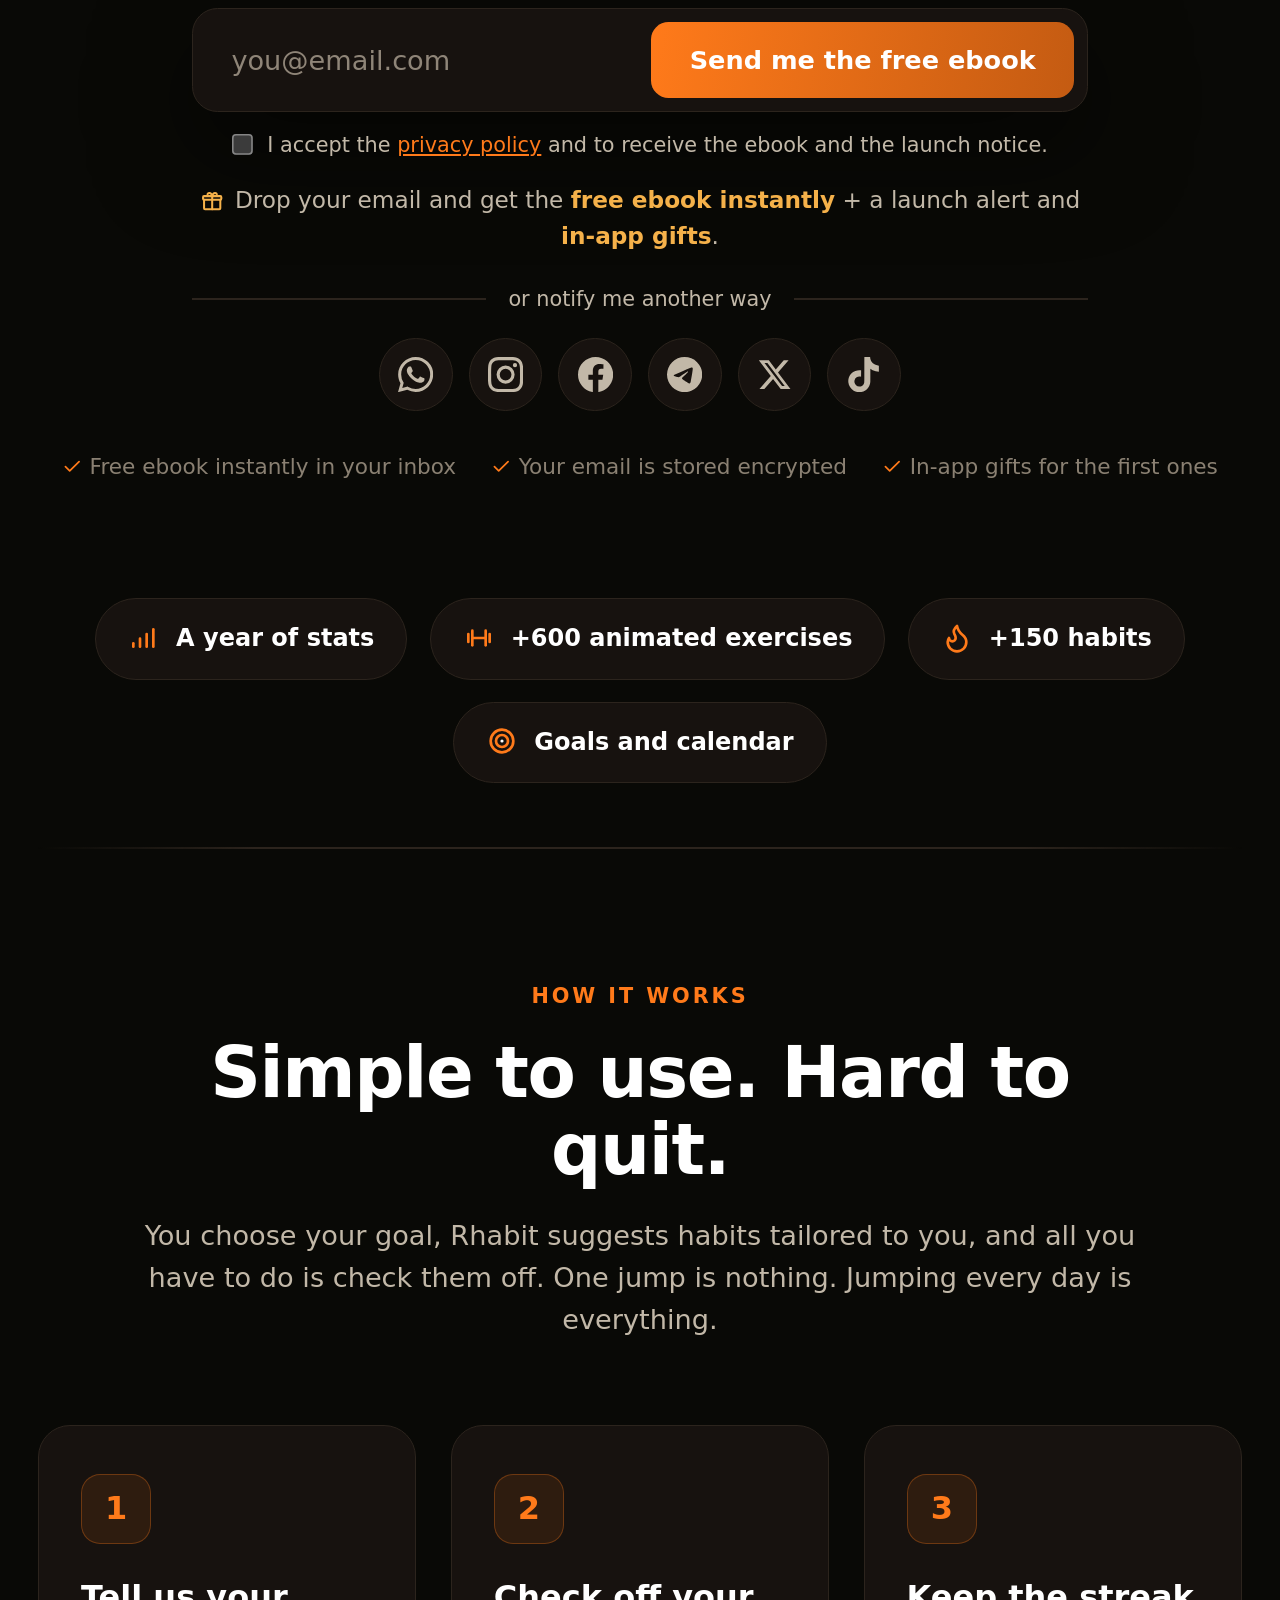
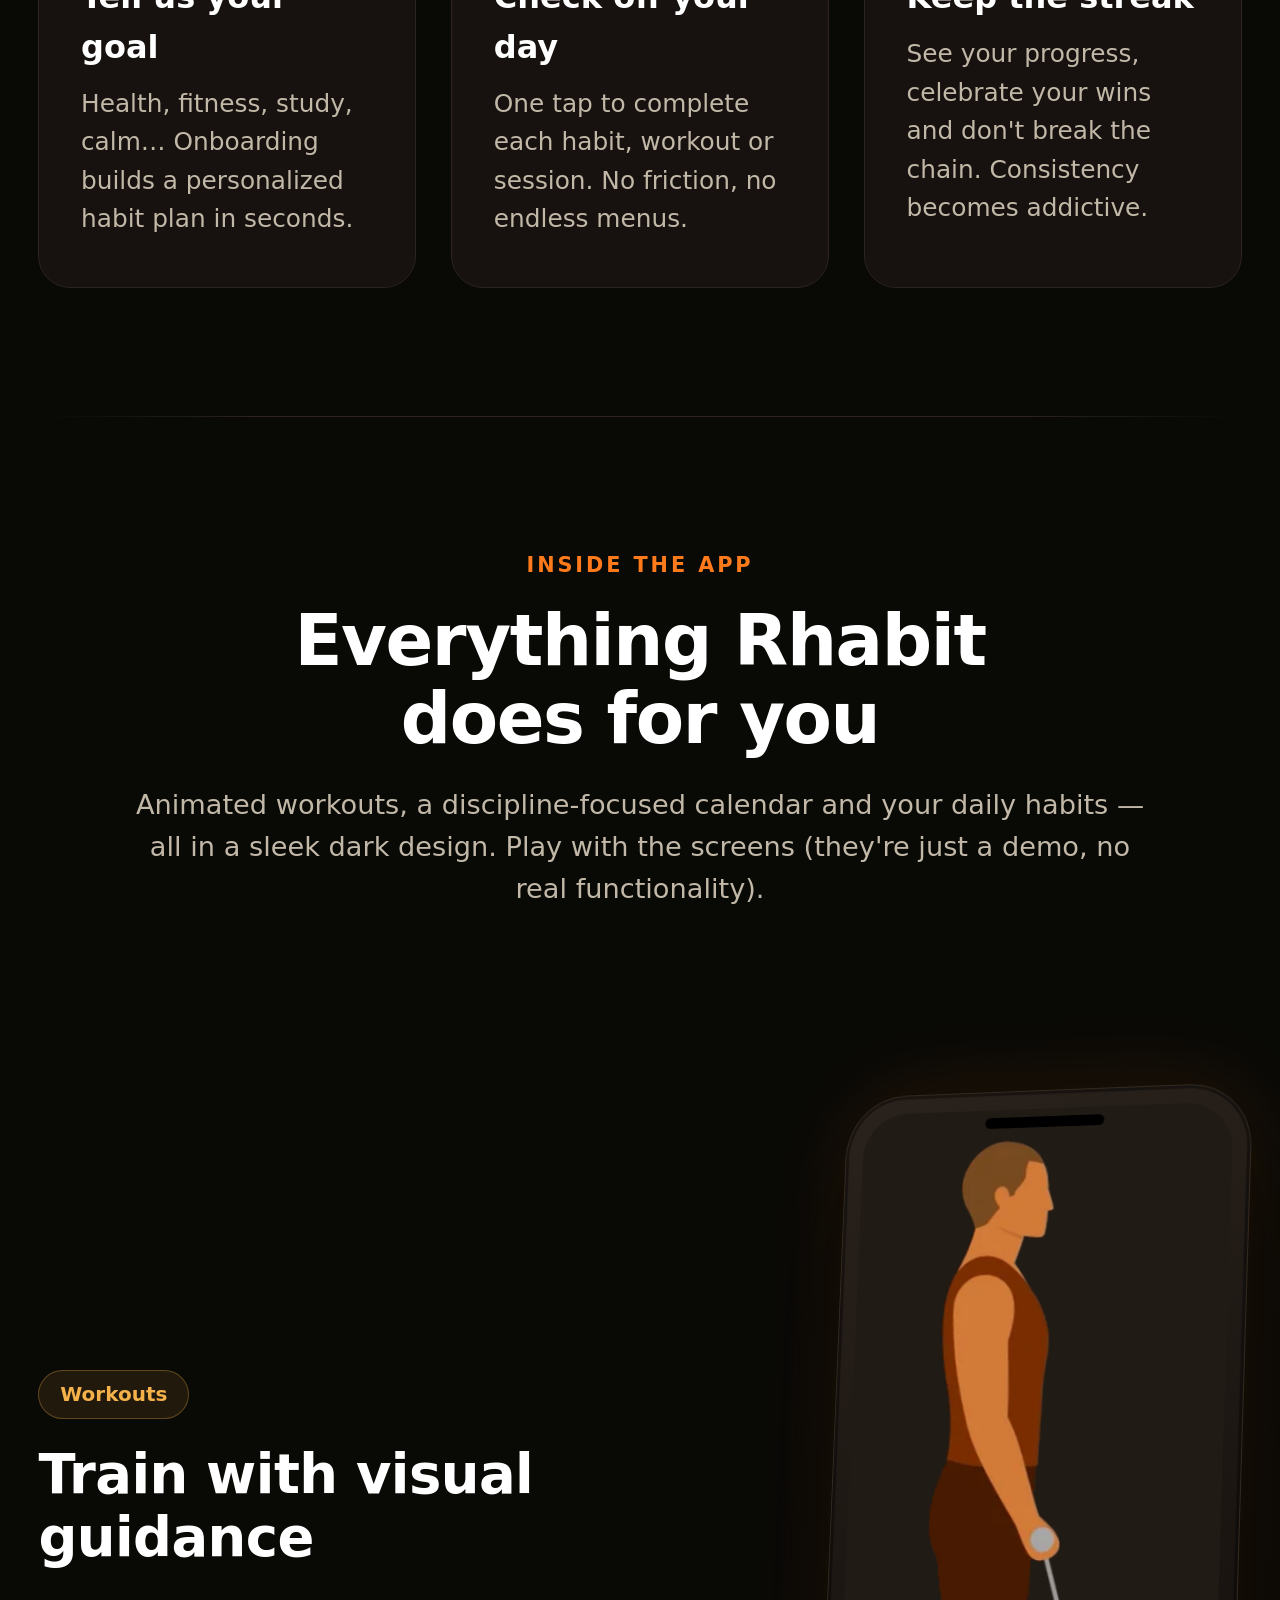
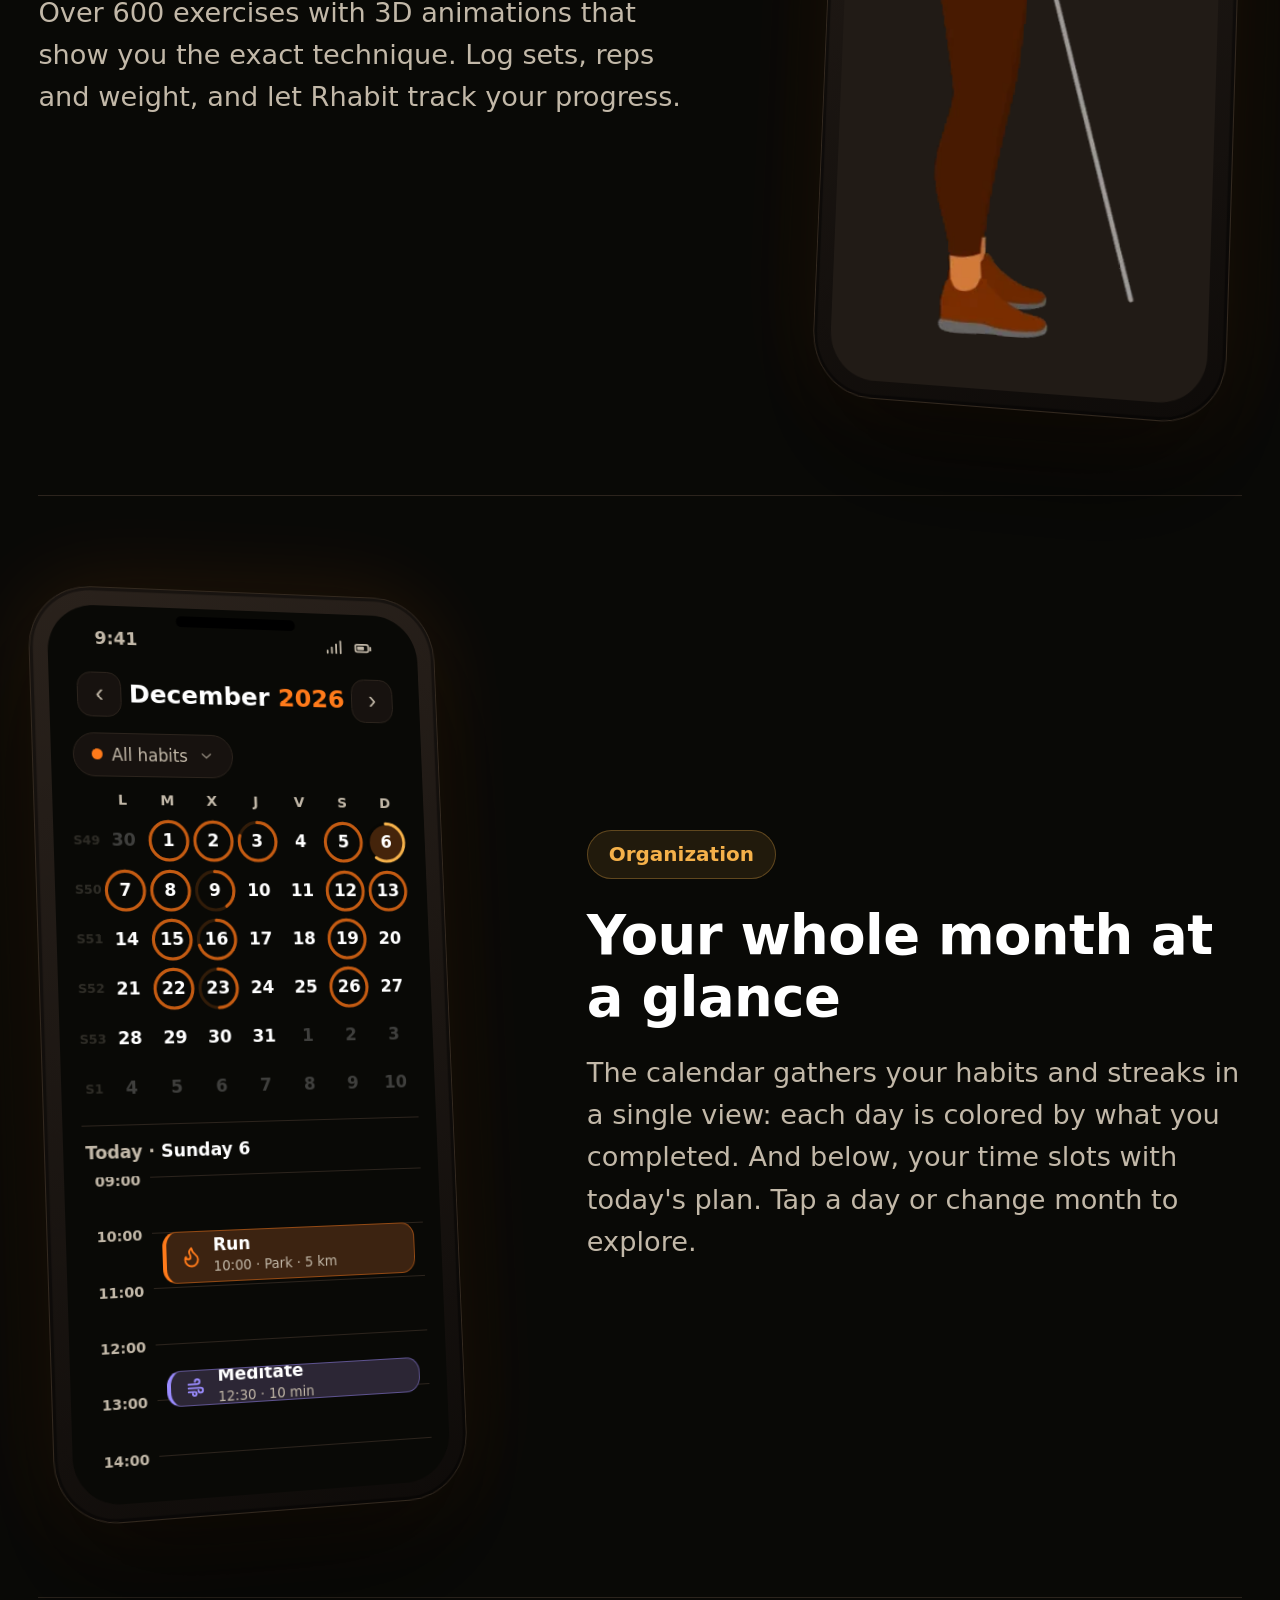
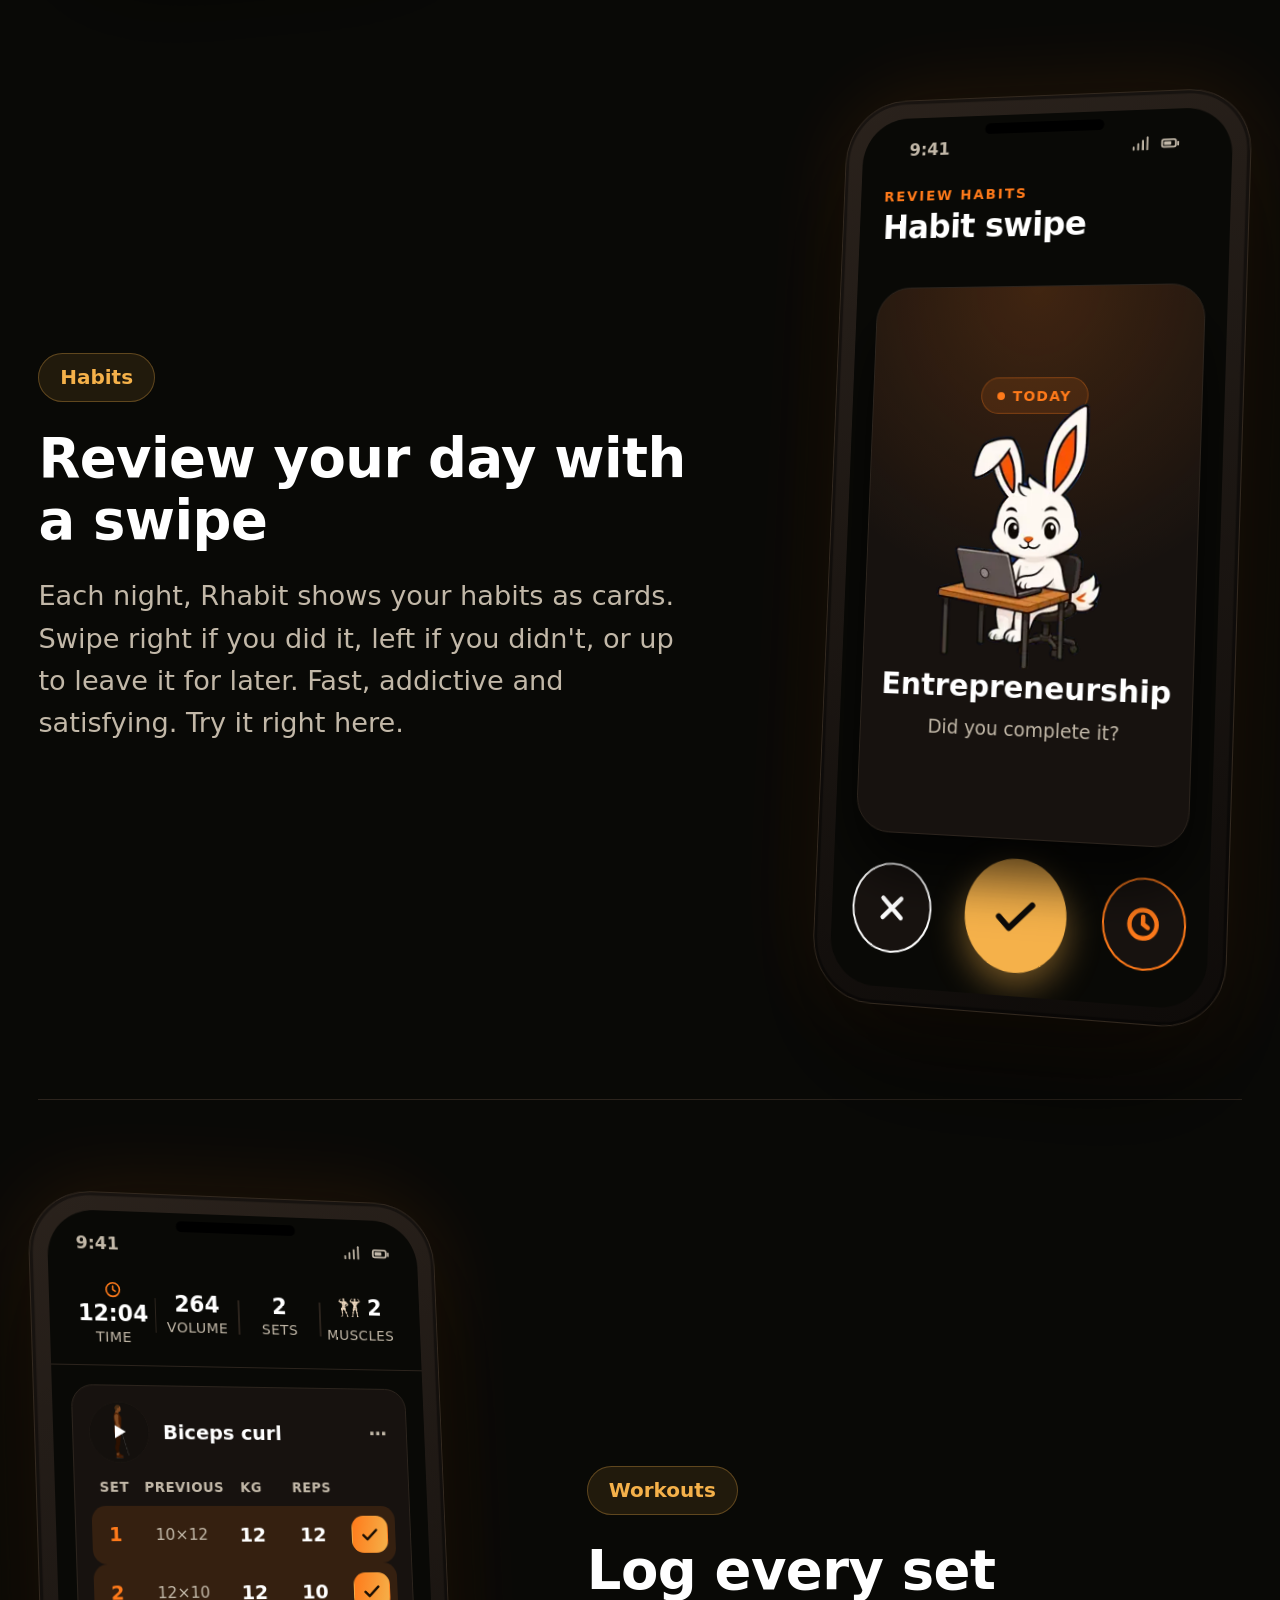
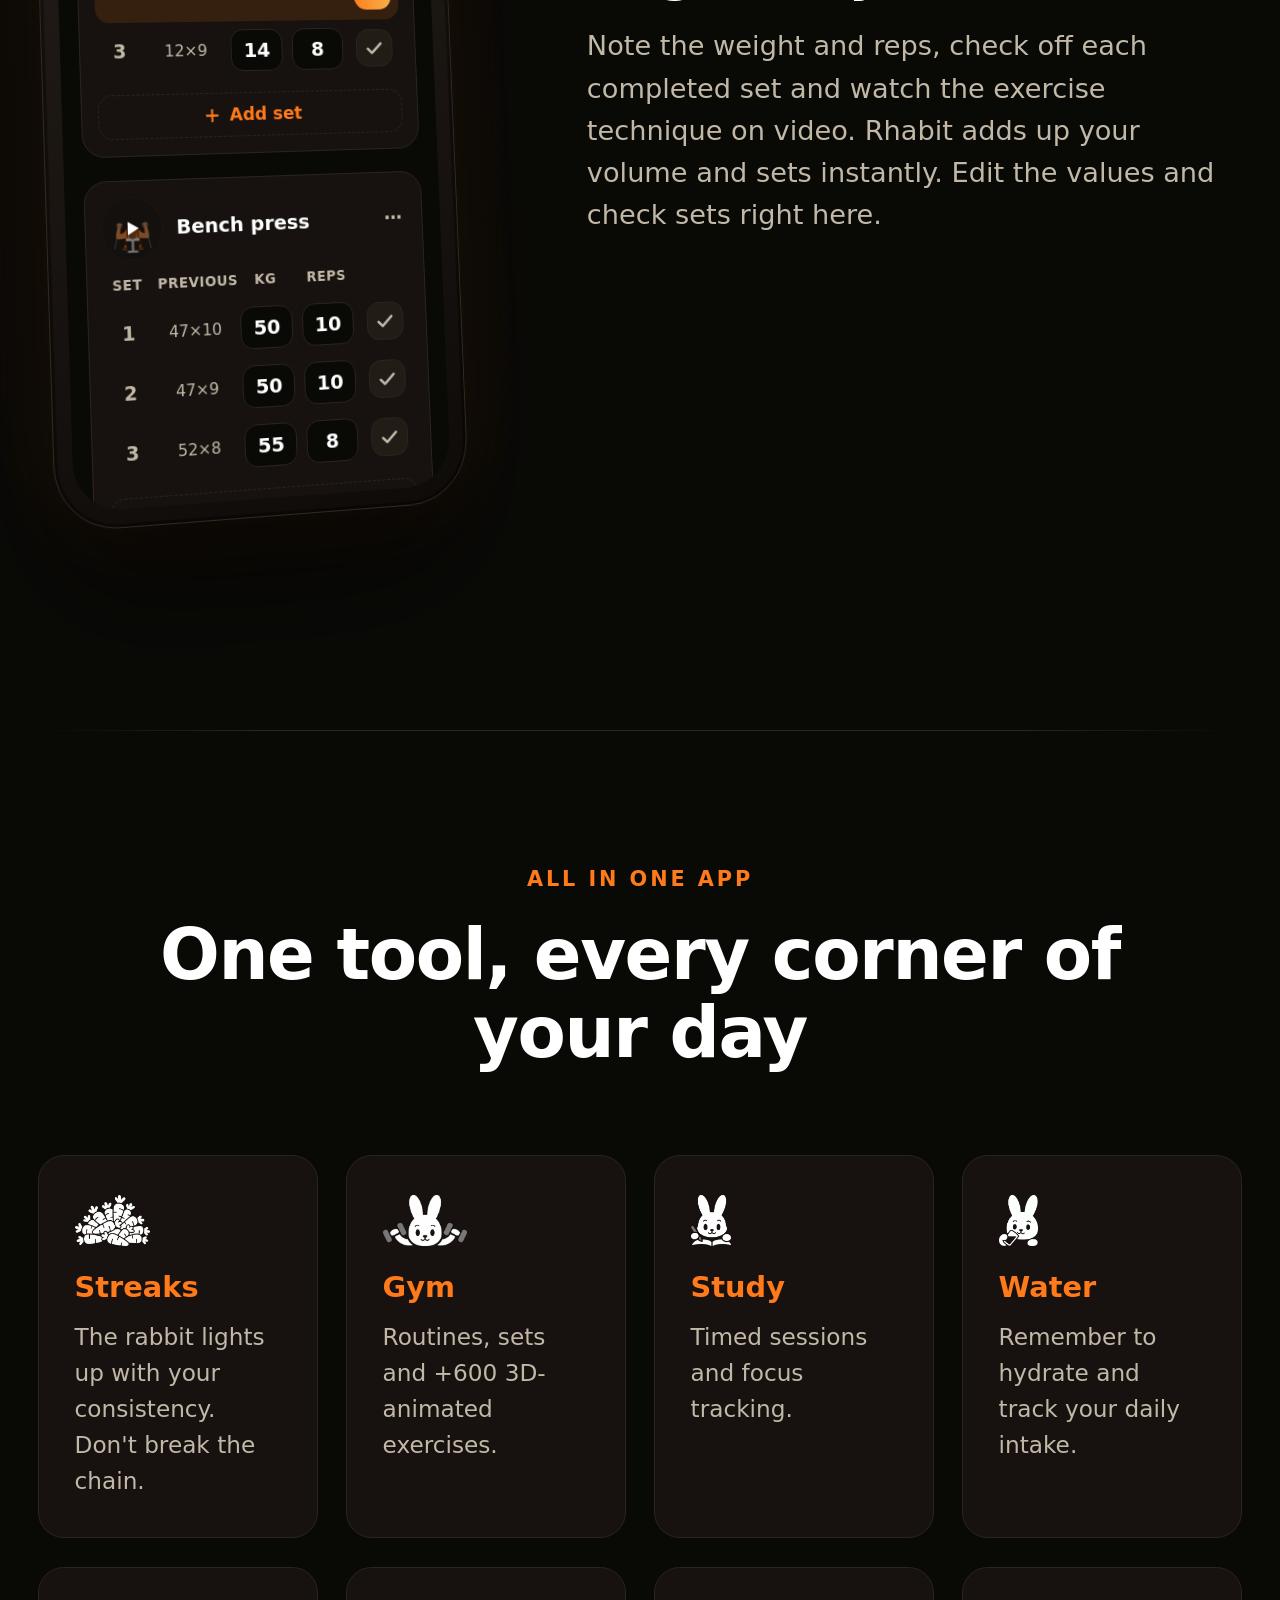
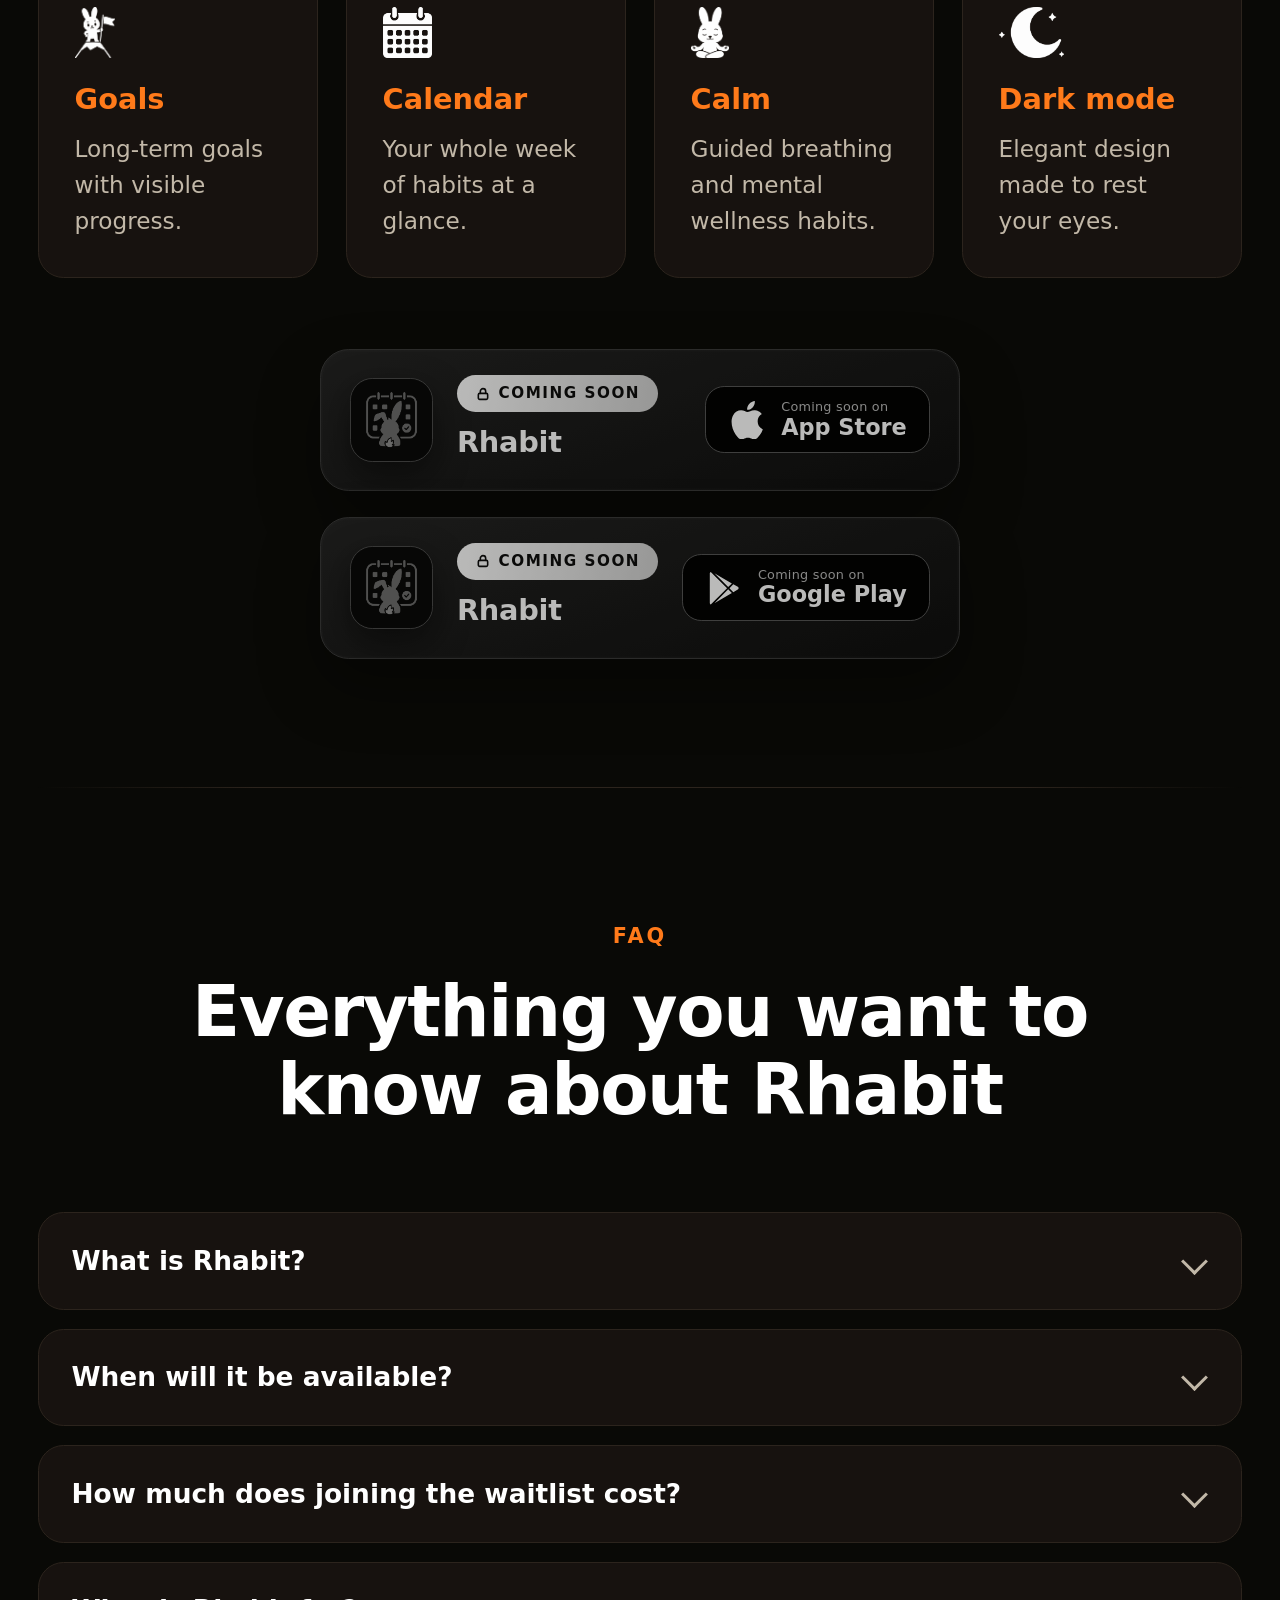
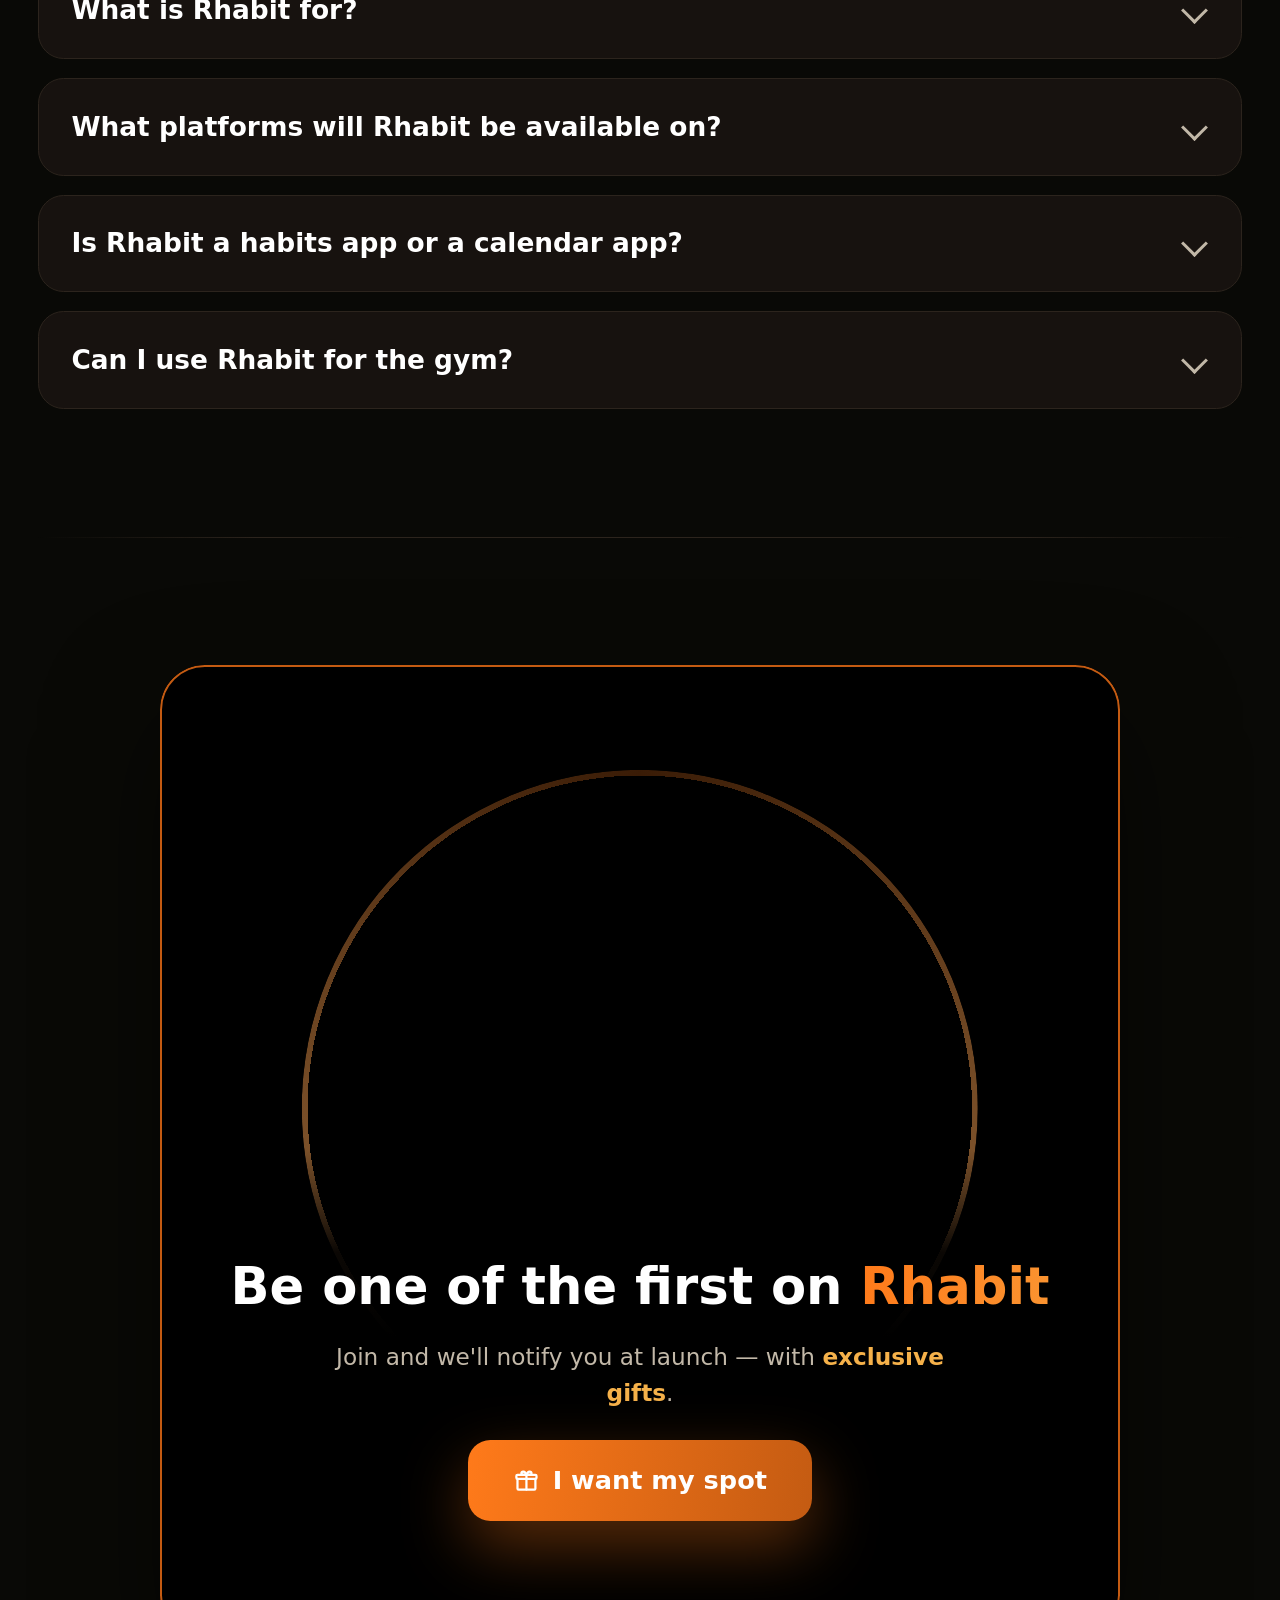
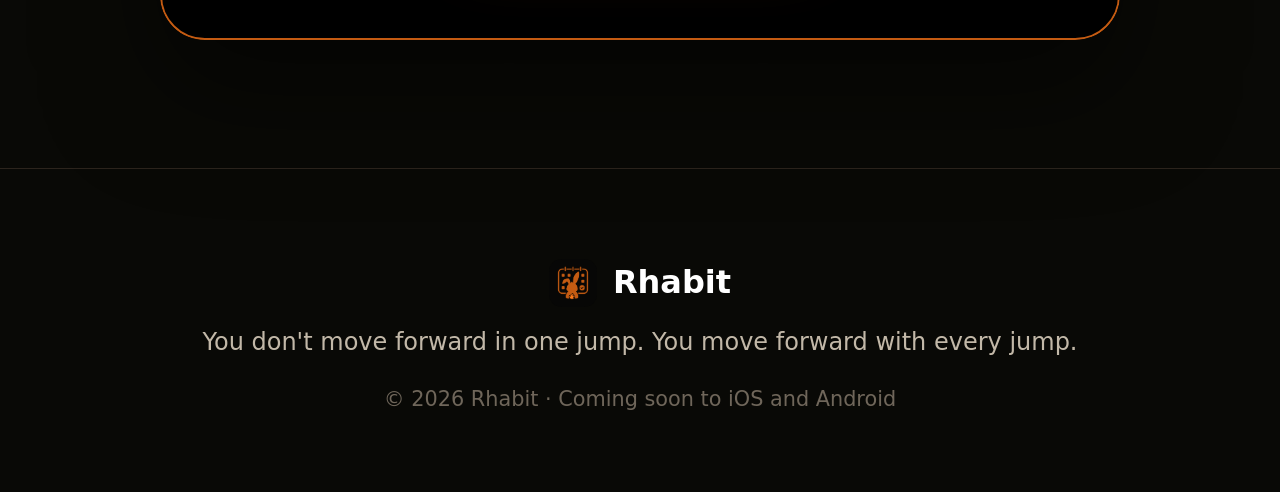
==== commit 409a08a4: "Mensaje de exito por correo: quita la promesa de ebook por correo (no se entrega); deja solo aviso d" ====
--- a/index.html
+++ b/index.html
@@ -426,7 +426,7 @@
           <div class="waitlist__success" id="waitlist-success" role="status" aria-live="polite" hidden>
             <div class="waitlist__check"><svg class="ico" aria-hidden="true" focusable="false"><use href="#i-check"/></svg></div>
             <h3 data-i18n="success.title">¡Estás dentro!</h3>
-            <p><span id="success-text" data-i18n-html="success.text">Revisa tu correo: tu <strong>ebook gratis</strong> va de camino. Y tendrás <strong>regalos en la app</strong> el día del lanzamiento</span> <svg class="ico" aria-hidden="true" focusable="false"><use href="#i-gift"/></svg></p>
+            <p><span id="success-text" data-i18n-html="success.text">Te avisaremos por correo el día del lanzamiento y recibirás <strong>regalos en la app</strong></span> <svg class="ico" aria-hidden="true" focusable="false"><use href="#i-gift"/></svg></p>
             <a id="ebook-download" class="ebook-dl" href="/assets/ebook-660a9dc4c5b76b39.pdf" download="Deja de empezar de nuevo.pdf" data-i18n="ebook.download" hidden>
               Descargar el ebook
             </a>
